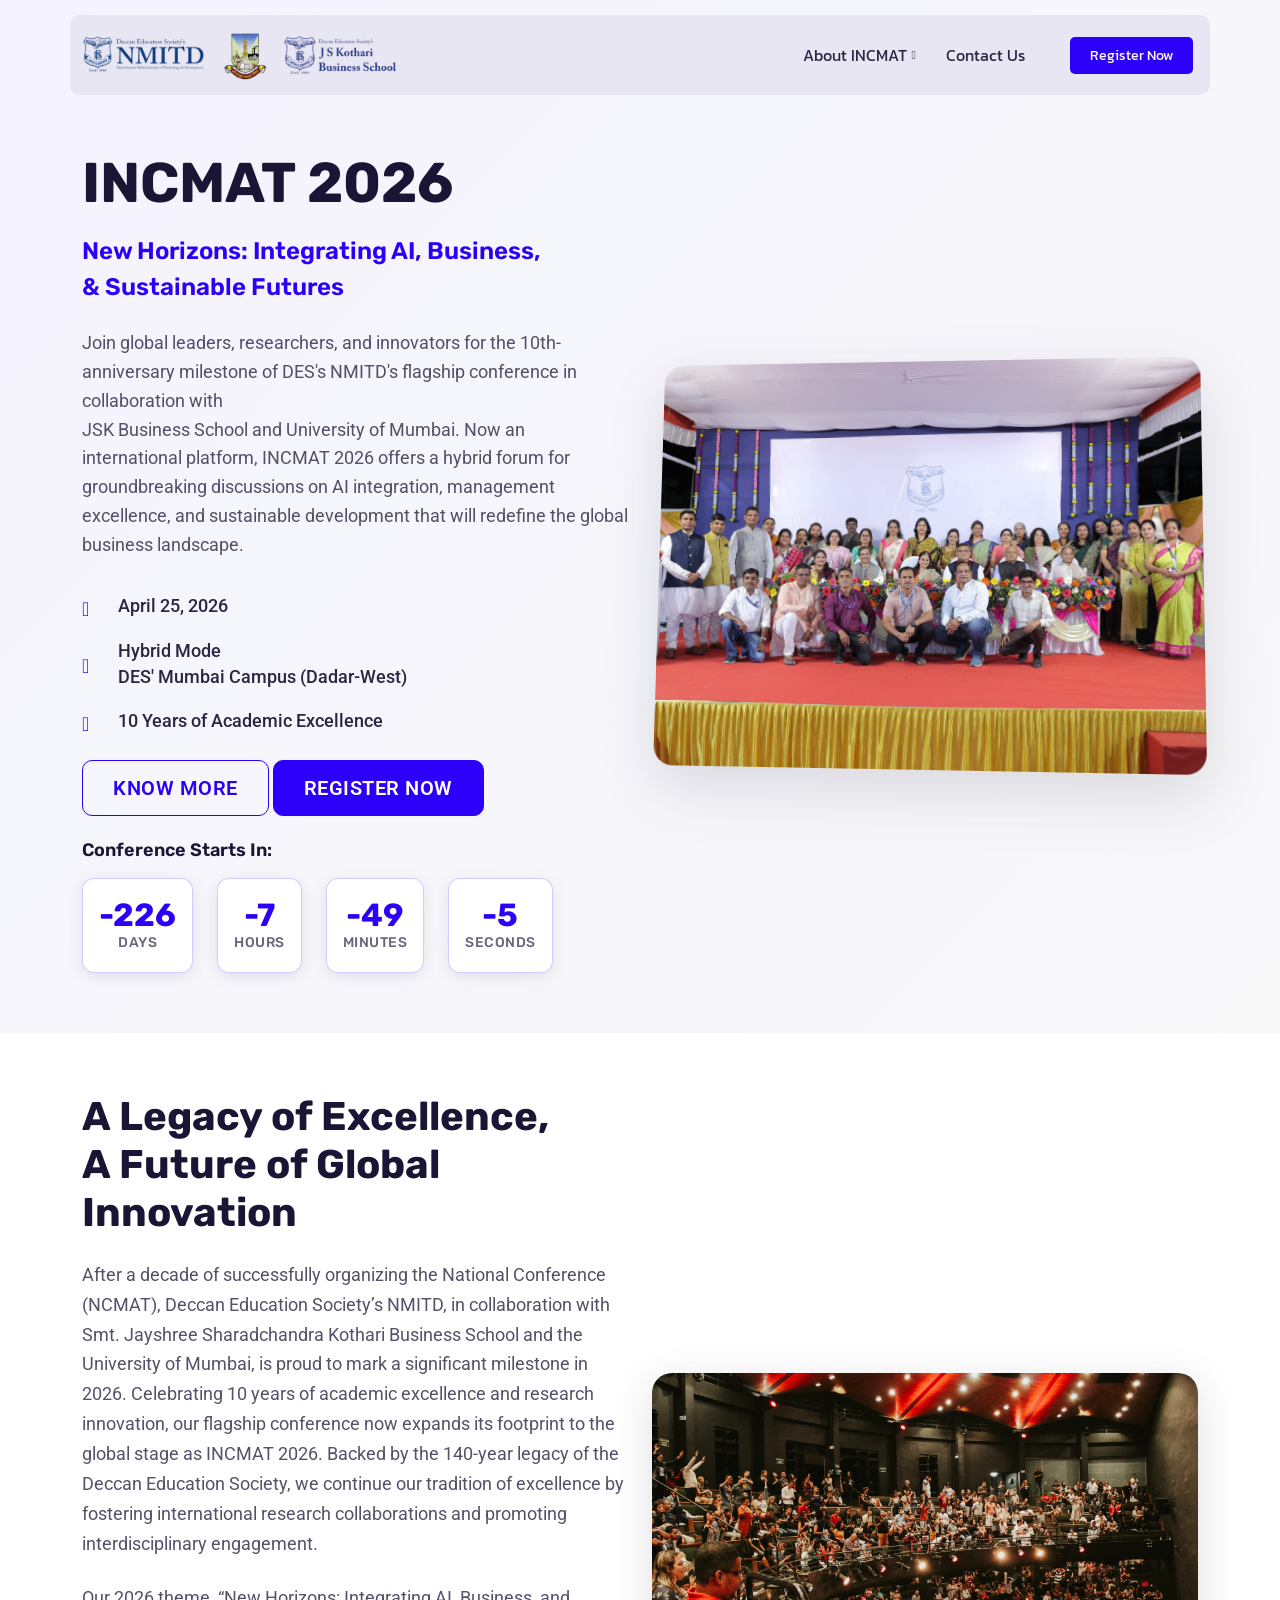
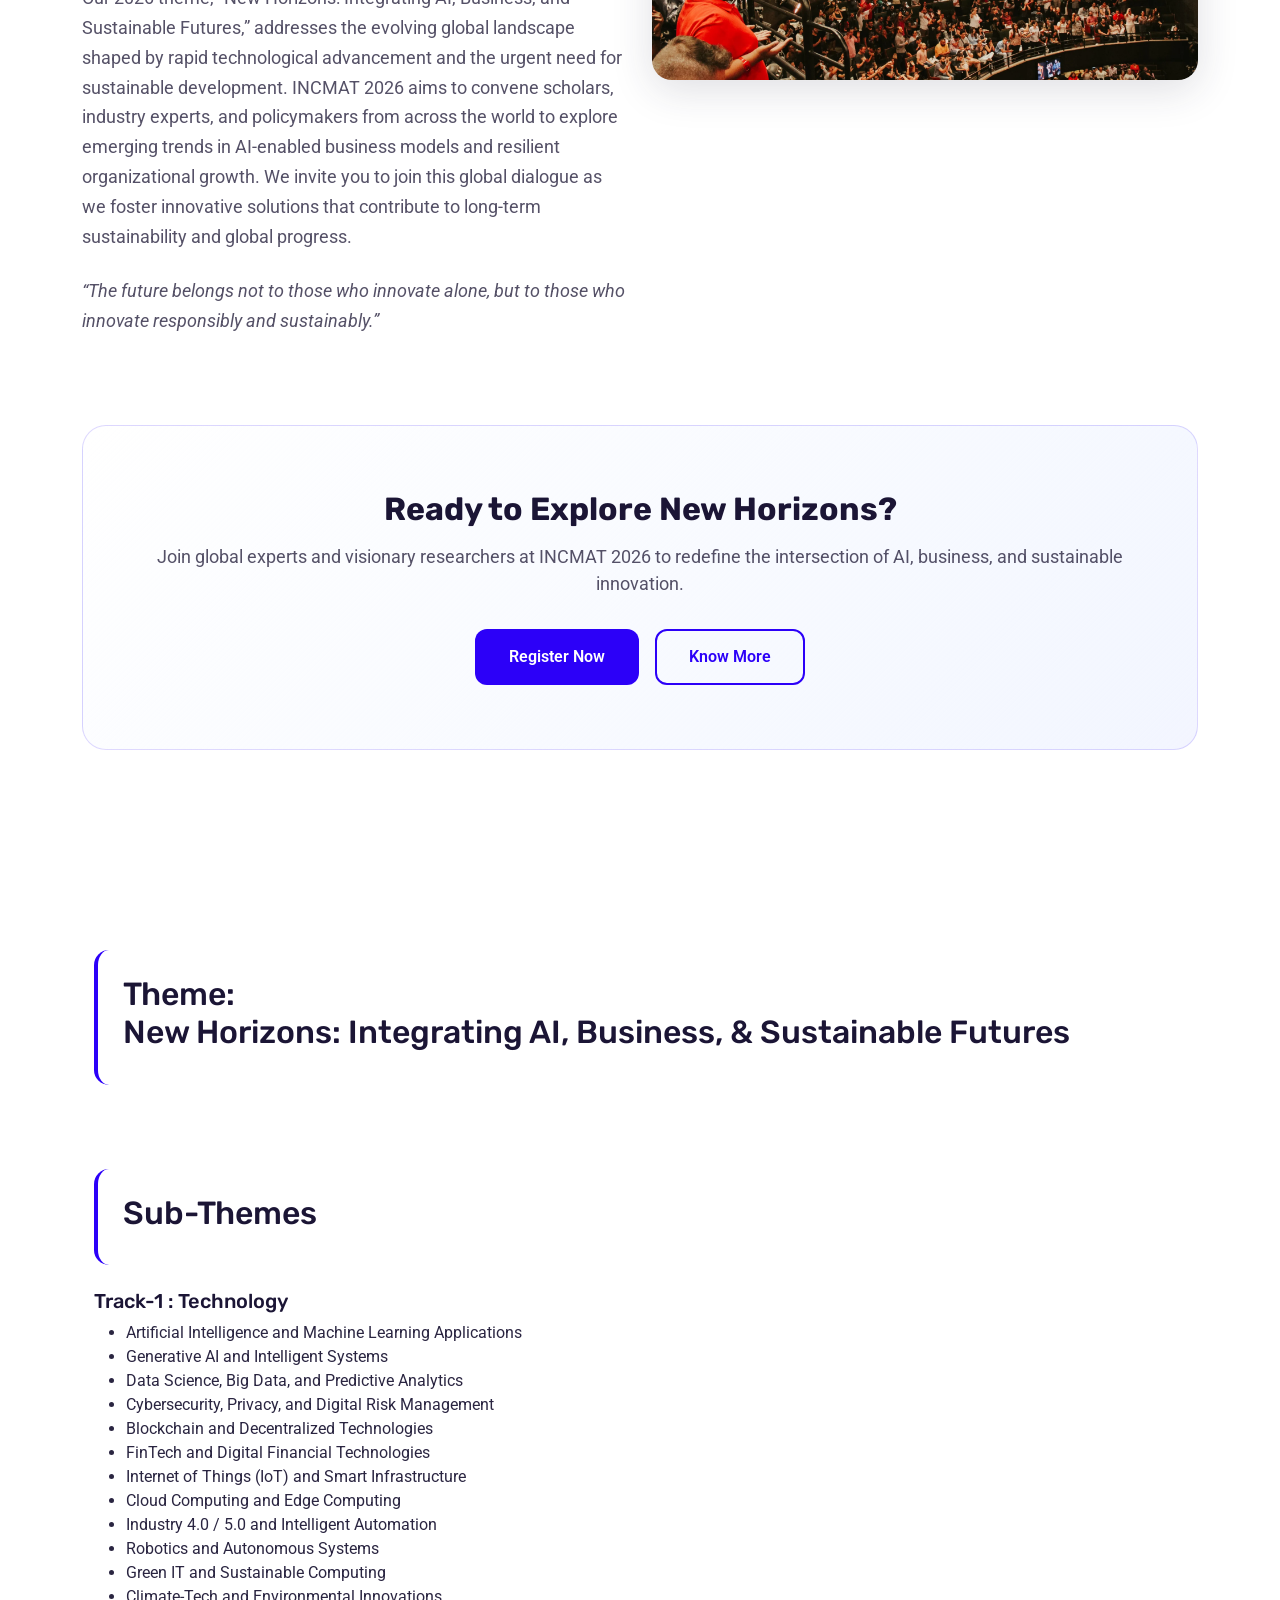
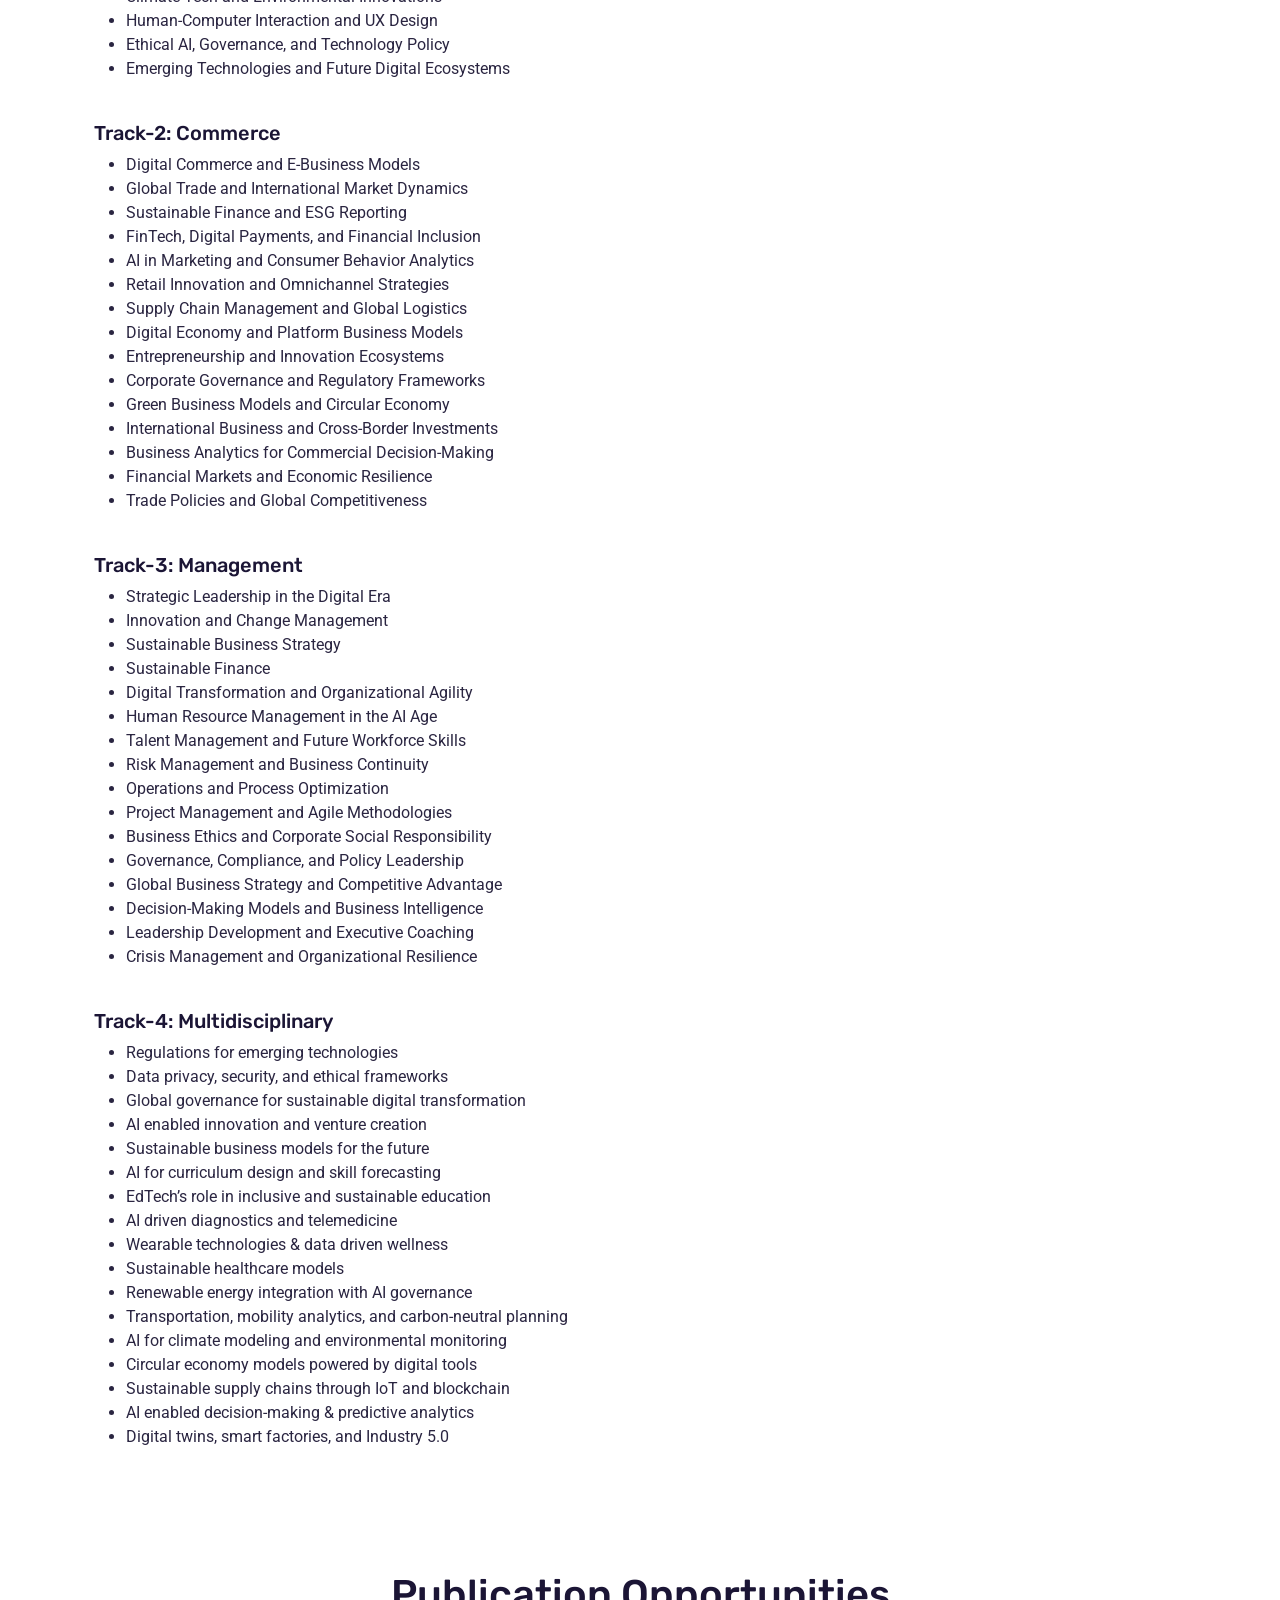
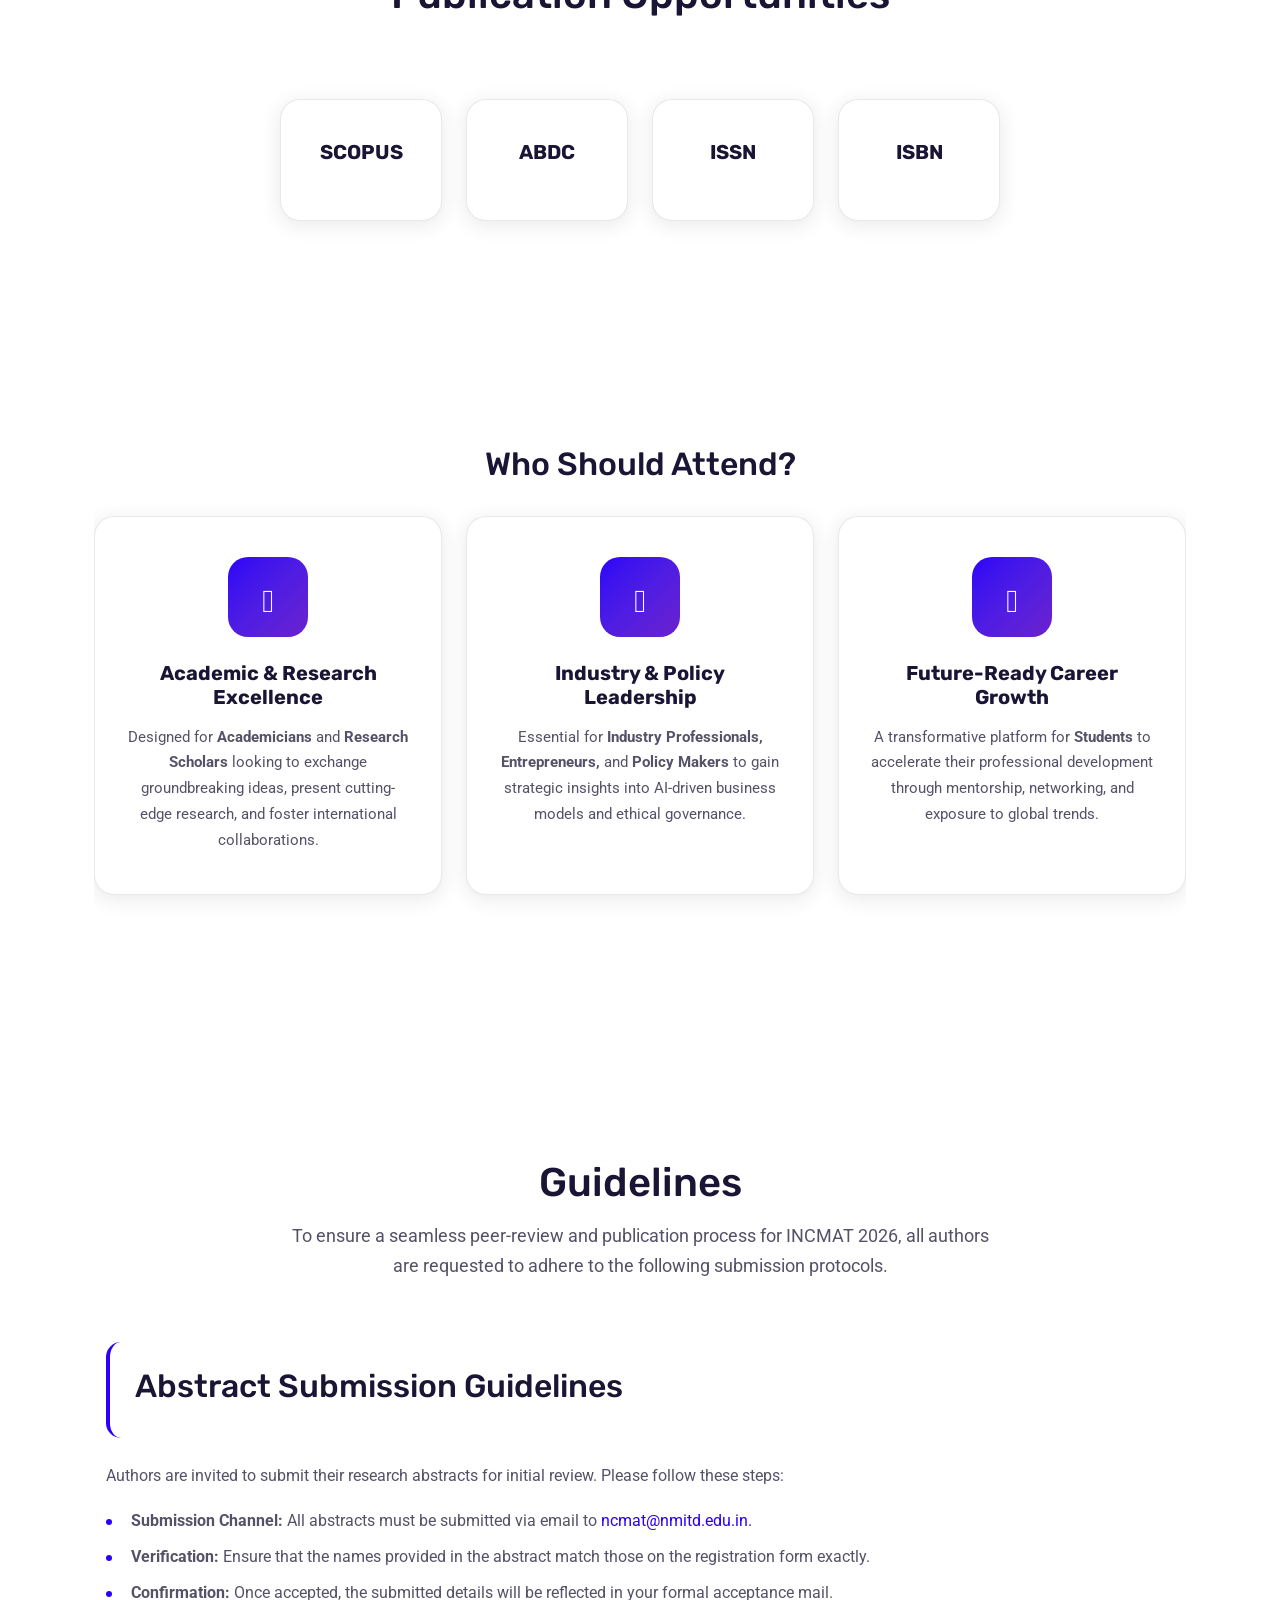
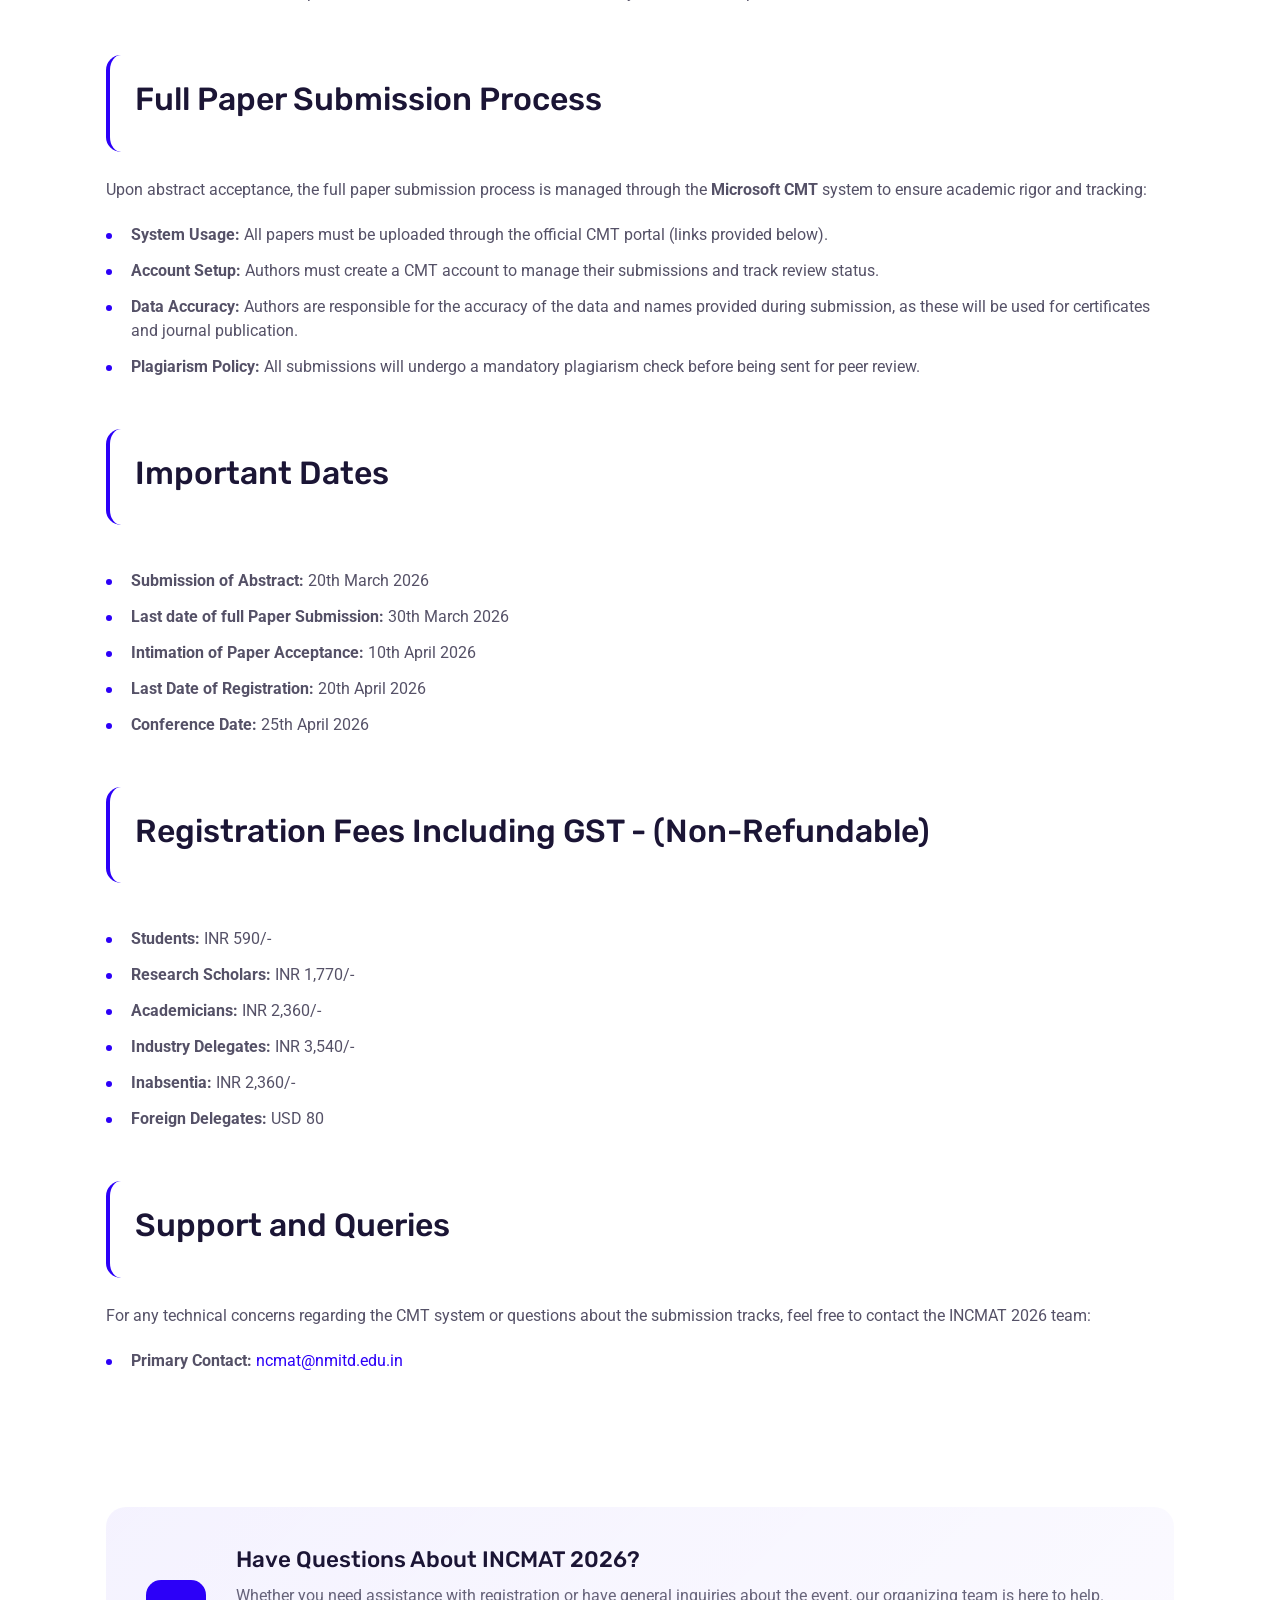
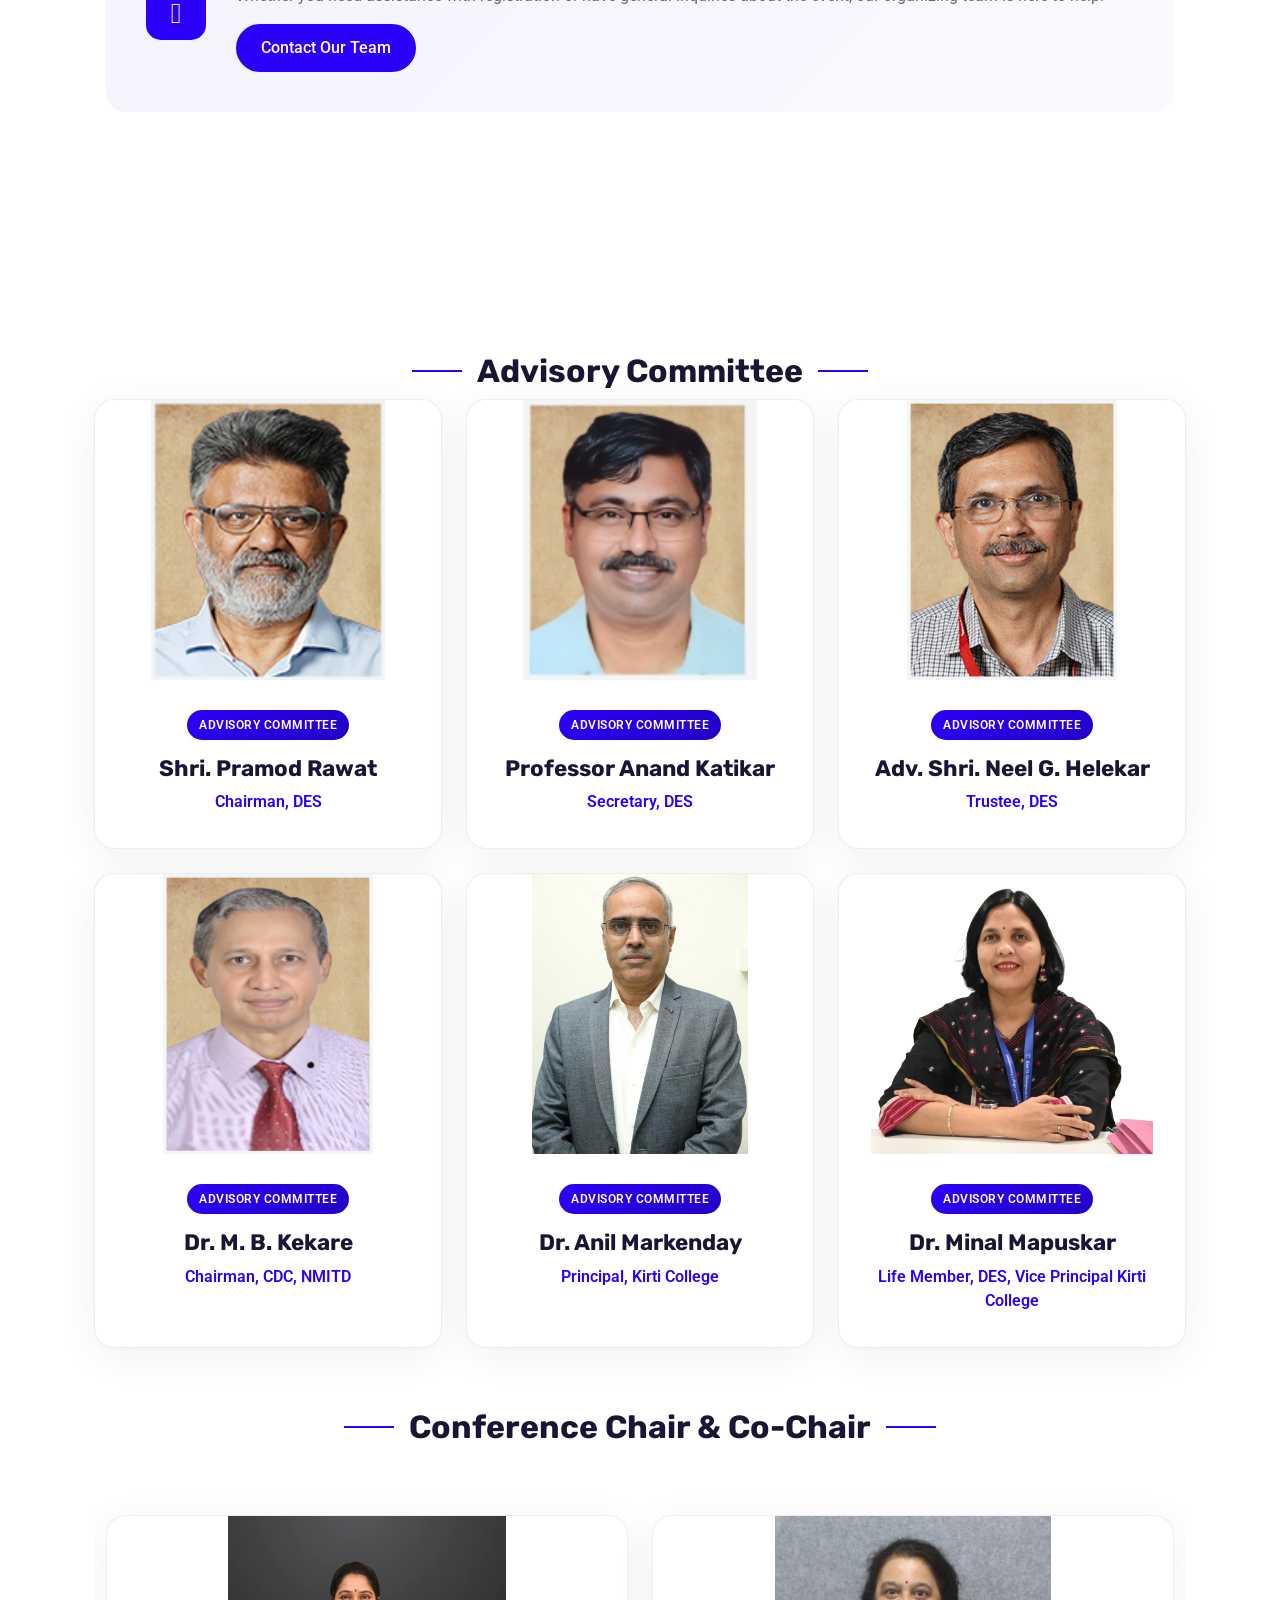
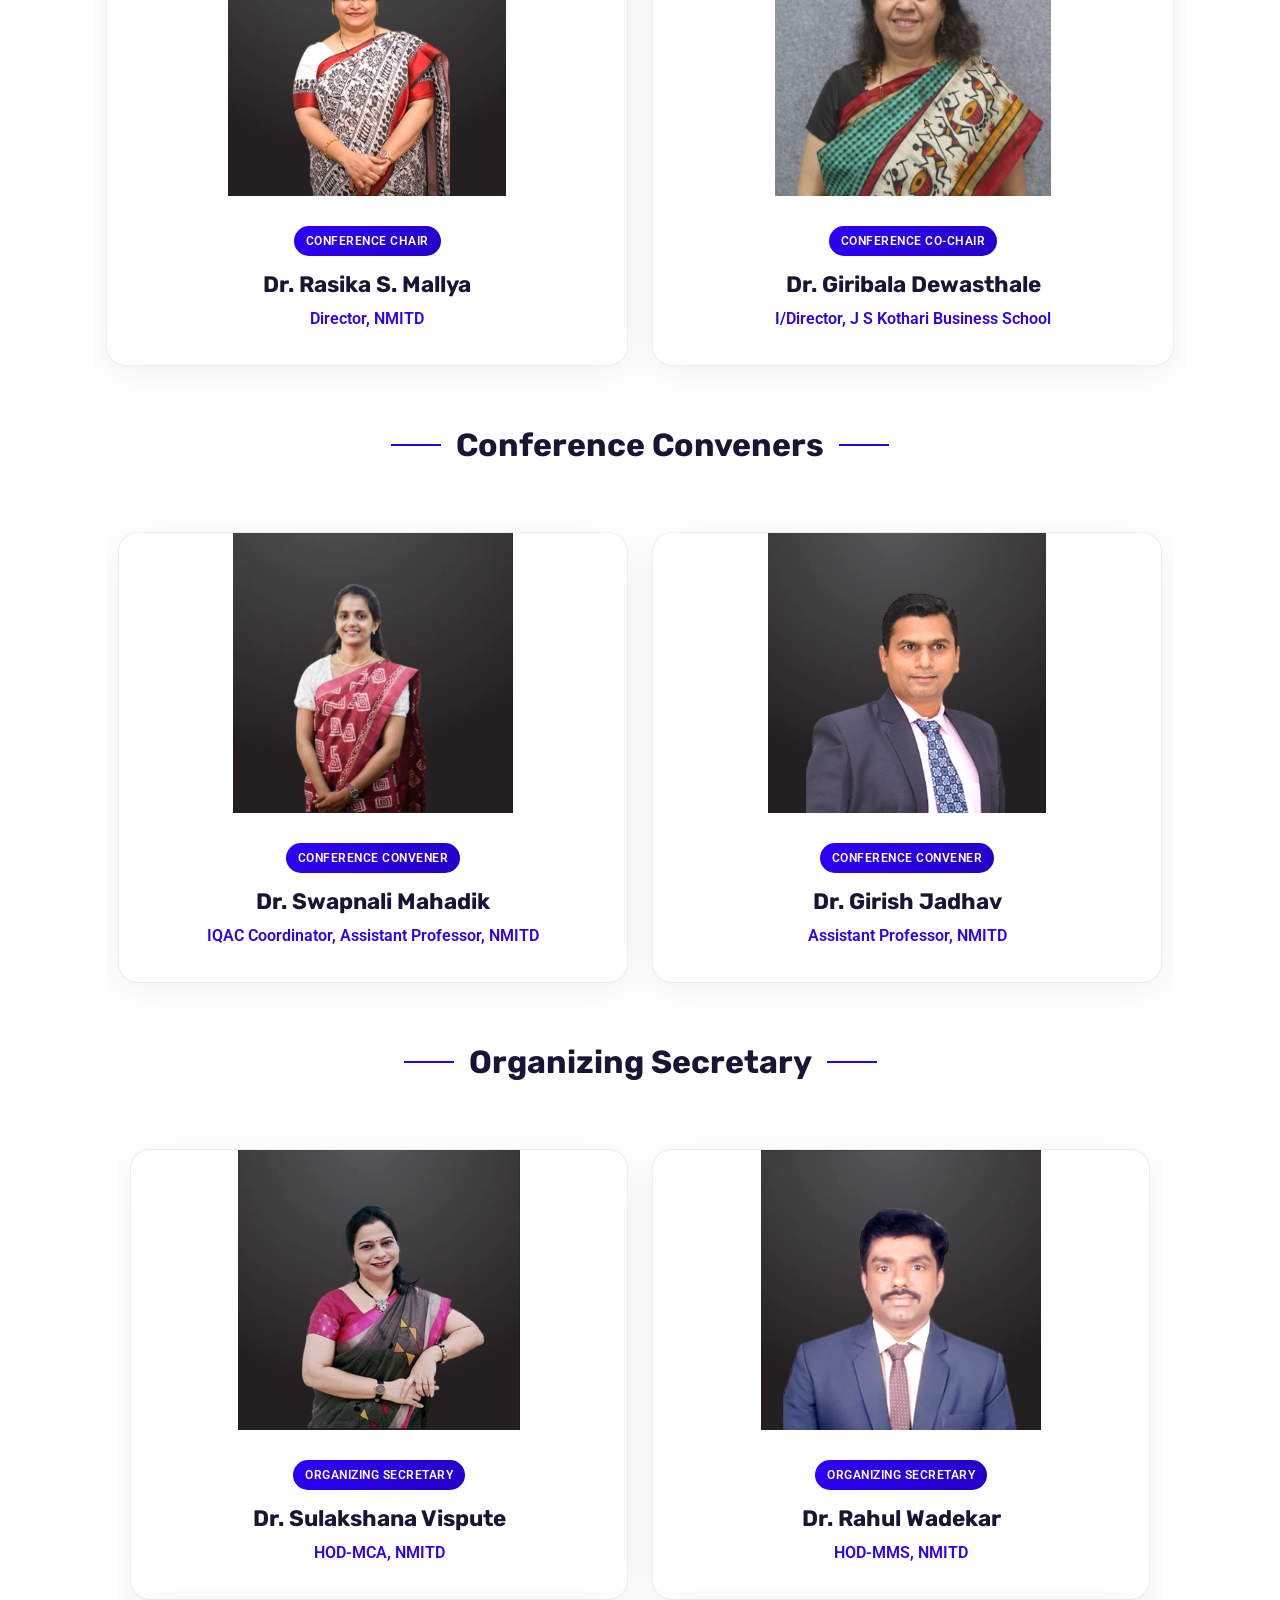
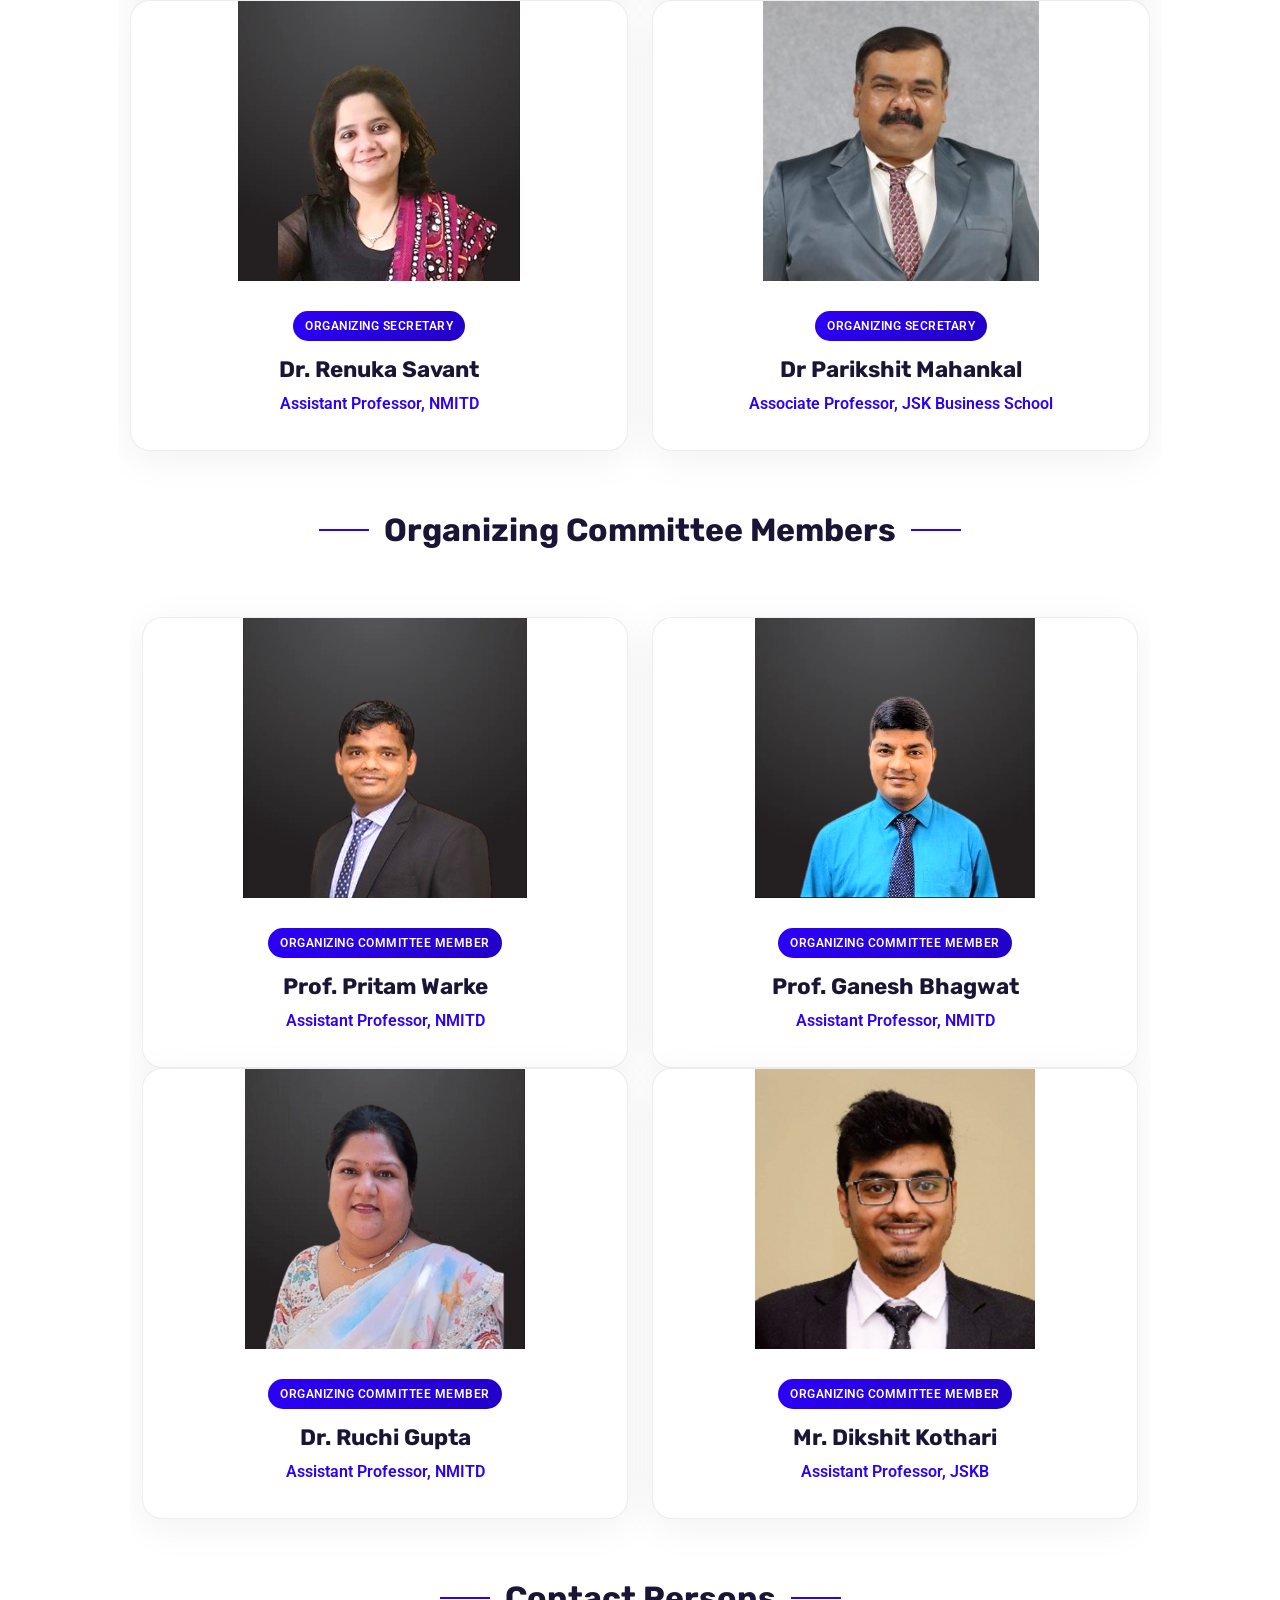
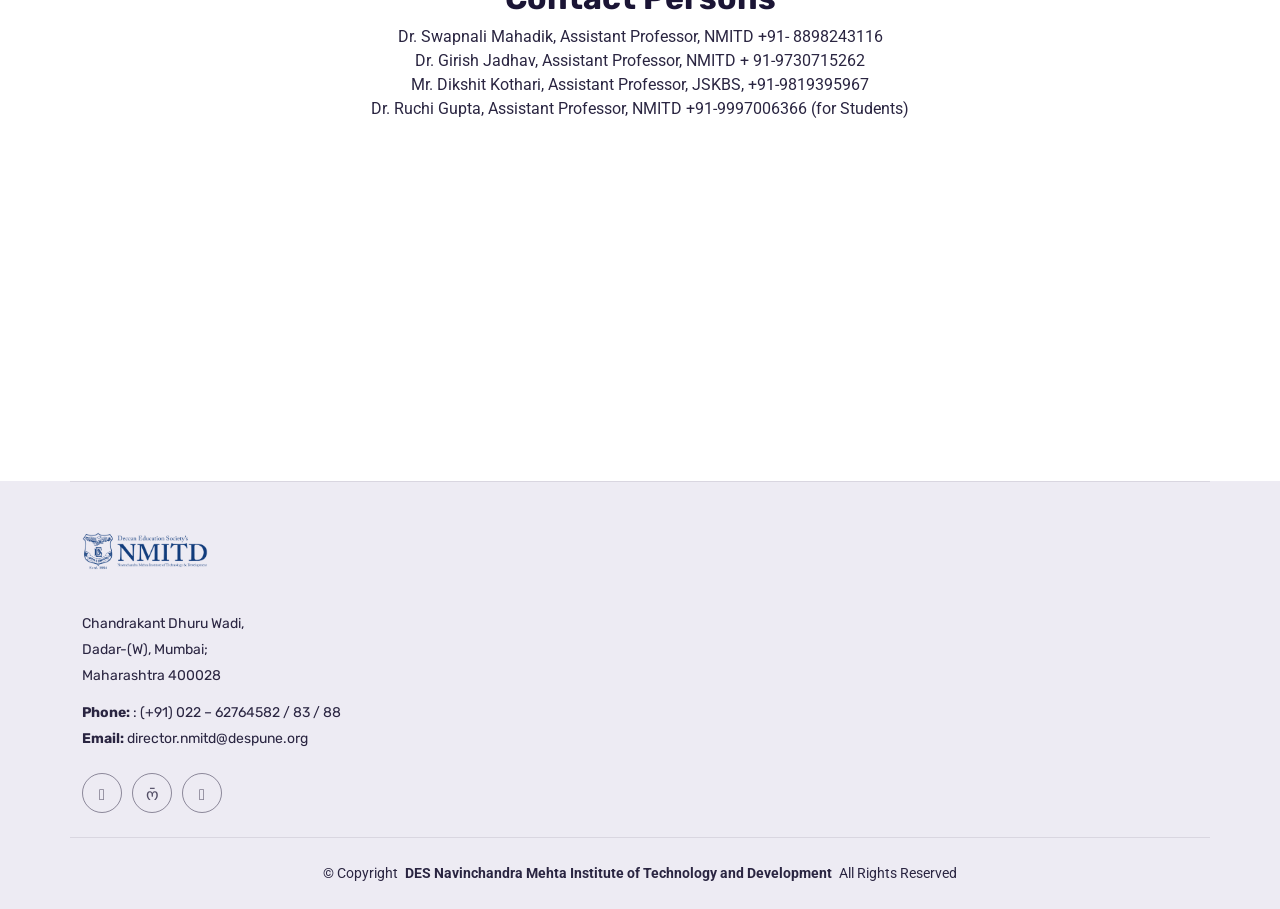
==== index.html @ 52d9c9aa "Update index.html" ====
<!DOCTYPE html>
<html lang="en">

<head>
  <meta charset="utf-8">
  <meta content="width=device-width, initial-scale=1.0" name="viewport">
  <title>INCMAT | 2026</title>
  <meta name="description" content="">
  <meta name="keywords" content="">

  <!-- Favicons -->
  <link href="favicon.png" rel="icon">
  <!-- Fonts -->
  <link href="https://fonts.googleapis.com" rel="preconnect">
  <link href="https://fonts.gstatic.com" rel="preconnect" crossorigin>
  <link href="https://fonts.googleapis.com/css2?family=Roboto:ital,wght@0,100;0,300;0,400;0,500;0,700;0,900;1,100;1,300;1,400;1,500;1,700;1,900&family=Rubik:ital,wght@0,300;0,400;0,500;0,600;0,700;0,800;0,900;1,300;1,400;1,500;1,600;1,700;1,800;1,900&family=Kanit:ital,wght@0,100;0,200;0,300;0,400;0,500;0,600;0,700;0,800;0,900;1,100;1,200;1,300;1,400;1,500;1,600;1,700;1,800;1,900&display=swap" rel="stylesheet">

  <!-- Vendor CSS Files -->
  <link href="bootstrap.min.css" rel="stylesheet">
  <link href="bootstrap-icons.css" rel="stylesheet">
  <link href="aos.css" rel="stylesheet">
  <link href="swiper-bundle.min.css" rel="stylesheet">
  <link href="glightbox.min.css" rel="stylesheet">

  <!-- Main CSS File -->
  <link href="/main.css" rel="stylesheet">
</head>

<body class="index-page">

  <header id="header" class="header d-flex align-items-center fixed-top">
    <div class="header-container container-fluid container-xl position-relative d-flex align-items-center justify-content-between">

      <a href="index.html" class="logo d-flex align-items-center">
        <img src="navlogo.png" alt=""> 
      </a>

      <nav id="navmenu" class="navmenu">
        <ul>
          <li class="dropdown"><a href="#about"><span>About INCMAT</span> <i class="bi bi-chevron-down toggle-dropdown"></i></a>
            <ul>
              <li><a href="#theme">Theme</a></li>
              <li><a href="#publication">Publication Opportunities</a></li>
              <li><a href="#attend">Who Should Attend</a></li>
              <li><a href="#guidelines">Guidelines</a></li>
              <li><a href="#dates">Important Dates</a></li>
              <li><a href="#fees">Registration Fees</a></li>
              <li><a href="#committee">Committees</a></li>
            </ul>
          </li>
          <li><a href="contact.html">Contact Us</a></li>
          <a class="btn-getstarted" href="https://forms.gle/KTy7191DpLmSvgJC8">Register Now</a>
        </ul>
        <i class="mobile-nav-toggle d-xl-none bi bi-list"></i>
      </nav>
    </div>
  </header>

  <main class="main">

    <!-- Hero Section -->
    <section id="hero" class="hero section">

      <div class="container" data-aos="fade-up" data-aos-delay="100">

        <div class="row align-items-center">
          <div class="col-lg-6" data-aos="fade-right" data-aos-delay="200">
            <h1 class="hero-title">INCMAT 2026</h1>
            <p class="hero-subtitle">New Horizons: Integrating AI, Business,<br>& Sustainable Futures</p>
            <p class="hero-description">Join global leaders, researchers, and innovators for the 10th-anniversary milestone of DES's NMITD's flagship conference in collaboration with <br>JSK Business School and University of Mumbai. Now an international platform, INCMAT 2026 offers a hybrid forum for groundbreaking discussions on AI integration, management excellence, and sustainable development that will redefine the global business landscape.</p>

            <div class="event-details mb-4">
              <div class="detail-item" data-aos="fade-up" data-aos-delay="300">
                <i class="bi bi-calendar-event"></i>
                <span>April 25, 2026</span>
              </div>
              <div class="detail-item" data-aos="fade-up" data-aos-delay="350">
                <i class="bi bi-geo-alt"></i>
                <span>Hybrid Mode <br> DES' Mumbai Campus (Dadar-West)</span>
              </div>
              <div class="detail-item" data-aos="fade-up" data-aos-delay="400">
                <i class="bi bi-people"></i>
                <span>10 Years of Academic Excellence</span>
              </div>
            </div>

            <div class="hero-actions" data-aos="fade-up" data-aos-delay="450">
              <a href="#theme" class="btn btn-outline-primary btn-lg">Know More</a>
              <a href="https://forms.gle/KTy7191DpLmSvgJC8" class="btn btn-primary btn-lg me-3">Register Now</a>
            </div>

            <div class="countdown-wrapper mt-4" data-aos="fade-up" data-aos-delay="500">
              <h5 class="countdown-title">Conference Starts In:</h5>
              <div class="countdown d-flex justify-content-start" data-count="2026/04/25">
                <div>
                  <h3 class="count-days"></h3>
                  <h4>Days</h4>
                </div>
                <div>
                  <h3 class="count-hours"></h3>
                  <h4>Hours</h4>
                </div>
                <div>
                  <h3 class="count-minutes"></h3>
                  <h4>Minutes</h4>
                </div>
                <div>
                  <h3 class="count-seconds"></h3>
                  <h4>Seconds</h4>
                </div>
              </div>
            </div>
          </div>

          <div class="col-lg-6" data-aos="fade-left" data-aos-delay="300">
            <div class="hero-image-wrapper">
              <img src="3.png" class="img-fluid hero-image">
              </div>
            </div>
          </div>
        </div>

      </div>

    </section><!-- /Hero Section -->

    <!-- About Section -->
    <section id="about" class="about section">

      <div class="container" data-aos="fade-up" data-aos-delay="100">

        <div class="row align-items-center">
          <div class="col-lg-6 mb-4 mb-lg-0">
            <div class="content">
              <h2 data-aos="fade-up" data-aos-delay="200">A Legacy of Excellence, <br>A Future of Global Innovation</h2>
              <p data-aos="fade-up" data-aos-delay="300">After a decade of successfully organizing the National Conference (NCMAT), Deccan Education Society’s NMITD, in collaboration with Smt. Jayshree Sharadchandra Kothari Business School and the University of Mumbai, is proud to mark a significant milestone in 2026. Celebrating 10 years of academic excellence and research innovation, our flagship conference now expands its footprint to the global stage as INCMAT 2026. Backed by the 140-year legacy of the Deccan Education Society, we continue our tradition of excellence by fostering international research collaborations and promoting interdisciplinary engagement.</p>
              <p data-aos="fade-up" data-aos-delay="400">Our 2026 theme, “New Horizons: Integrating AI, Business, and Sustainable Futures,” addresses the evolving global landscape shaped by rapid technological advancement and the urgent need for sustainable development. INCMAT 2026 aims to convene scholars, industry experts, and policymakers from across the world to explore emerging trends in AI-enabled business models and resilient organizational growth. We invite you to join this global dialogue as we foster innovative solutions that contribute to long-term sustainability and global progress.</p>
              <P><i>“The future belongs not to those who innovate alone, but to those who innovate responsibly and sustainably.”</i></P>
            </div>
          </div>

          <div class="col-lg-6">
            <div class="image-wrapper" data-aos="zoom-in" data-aos-delay="300">
              <img src="showcase-8.webp" alt="Event showcase" class="img-fluid">
            </div>
          </div>
        </div>
<div class="cta-section" data-aos="fade-up" data-aos-delay="100">
          <div class="text-center">
            <h3>Ready to Explore New Horizons?</h3>
            <p>Join global experts and visionary researchers at INCMAT 2026 to redefine the intersection of AI, business, and sustainable innovation.</p>
            <div class="cta-buttons">
              <a href="https://forms.gle/KTy7191DpLmSvgJC8" class="btn btn-primary">Register Now</a>
              <a href="#theme" class="btn btn-outline">Know More</a>
            </div>
          </div>
        </div>

        <section id="terms-of-service" class="terms-of-service section">
      <br><br><br><br>
      <div class="container" data-aos="fade-up">
        <!-- Content -->
        <div class="tos-content" data-aos="fade-up" data-aos-delay="200">
          <br>
<div id="theme" class="content-section"> 
            <div class="alert-box">
            <h2>Theme:
              <br>New Horizons: Integrating AI, Business, & Sustainable Futures</h2>
            </div><br>
           <div class="tos-header text-center" data-aos="fade-up">
          <h2></h2>
        </div>
          <!-- User Accounts -->
          <div id="user-accounts" class="content-section"> 
            <div class="alert-box">
            <h2>Sub-Themes</h2>
            </div><br>
            <h5>Track-1 : Technology</h5>
            <ul>
              <li>Artificial Intelligence and Machine Learning Applications</li>
              <li>Generative AI and Intelligent Systems</li>
              <li>Data Science, Big Data, and Predictive Analytics</li>
              <li>Cybersecurity, Privacy, and Digital Risk Management</li>
              <li>Blockchain and Decentralized Technologies</li>
              <li>FinTech and Digital Financial Technologies</li>
              <li>Internet of Things (IoT) and Smart Infrastructure</li>
              <li>Cloud Computing and Edge Computing</li>
              <li>Industry 4.0 / 5.0 and Intelligent Automation</li>
              <li>Robotics and Autonomous Systems</li>
              <li>Green IT and Sustainable Computing</li>
              <li>Climate-Tech and Environmental Innovations</li>
              <li>Human-Computer Interaction and UX Design</li>
              <li>Ethical AI, Governance, and Technology Policy</li>
              <li>Emerging Technologies and Future Digital Ecosystems</li>
            </ul>

            <br>
            <h5>Track-2: Commerce </h5>
            <ul>
              <li>Digital Commerce and E-Business Models</li>
              <li>Global Trade and International Market Dynamics</li>
              <li>Sustainable Finance and ESG Reporting</li>
              <li>FinTech, Digital Payments, and Financial Inclusion</li>
              <li>AI in Marketing and Consumer Behavior Analytics</li>
              <li>Retail Innovation and Omnichannel Strategies</li>
              <li>Supply Chain Management and Global Logistics</li>
              <li>Digital Economy and Platform Business Models</li>
              <li>Entrepreneurship and Innovation Ecosystems</li>
              <li>Corporate Governance and Regulatory Frameworks</li>
              <li>Green Business Models and Circular Economy</li>
              <li>International Business and Cross-Border Investments</li>
              <li>Business Analytics for Commercial Decision-Making</li>
              <li>Financial Markets and Economic Resilience</li>
              <li>Trade Policies and Global Competitiveness</li>
            </ul>
            <br>
            <h5>Track-3: Management </h5>
            <ul>
              <li>Strategic Leadership in the Digital Era</li>
              <li>Innovation and Change Management</li>
              <li>Sustainable Business Strategy</li>
              <li>Sustainable Finance </li>
              <li>Digital Transformation and Organizational Agility</li>
              <li>Human Resource Management in the AI Age</li>
              <li>Talent Management and Future Workforce Skills</li>
              <li>Risk Management and Business Continuity</li>
              <li>Operations and Process Optimization</li>
              <li>Project Management and Agile Methodologies</li>
              <li>Business Ethics and Corporate Social Responsibility</li>
              <li>Governance, Compliance, and Policy Leadership</li>
              <li>Global Business Strategy and Competitive Advantage</li>
              <li>Decision-Making Models and Business Intelligence</li>
              <li>Leadership Development and Executive Coaching</li>
              <li>Crisis Management and Organizational Resilience</li>
            </ul>
             <br>
            <h5>Track-4: Multidisciplinary </h5>
            <ul>
              <li>Regulations for emerging technologies </li>
              <li>Data privacy, security, and ethical frameworks </li>
              <li>Global governance for sustainable digital transformation</li>
              <li>AI enabled innovation and venture creation </li>
              <li>Sustainable business models for the future </li>
              <li>AI for curriculum design and skill forecasting </li>
              <li>EdTech’s role in inclusive and sustainable education</li>
              <li>AI driven diagnostics and telemedicine </li>
              <li>Wearable technologies & data driven wellness </li>
              <li>Sustainable healthcare models</li>
              <li>Renewable energy integration with AI governance </li>
              <li>Transportation, mobility analytics, and carbon-neutral planning</li>
              <li>AI for climate modeling and environmental monitoring </li>
              <li>Circular economy models powered by digital tools </li>
              <li>Sustainable supply chains through IoT and blockchain</li>
              <li>AI enabled decision-making & predictive analytics </li>
              <li>Digital twins, smart factories, and Industry 5.0</li>
            </ul>
           </div>
            </div>
<br><br><br>
            <div id="publication" class="content-section"> 
            <div class="tos-header text-center" data-aos="fade-up">
          <h2>Publication Opportunities</h2>
         <div class="features-grid">
          <div class="row g-4 justify-content-center">
  <div class="col-lg-2 col-md-3" data-aos="fade-up" data-aos-delay="200">
    <div class="feature-card">
      <h4>SCOPUS</h4>
    </div>
  </div>

  <div class="col-lg-2 col-md-3" data-aos="fade-up" data-aos-delay="300">
    <div class="feature-card">
      <h4>ABDC</h4>
    </div>
  </div>

  <div class="col-lg-2 col-md-3" data-aos="fade-up" data-aos-delay="400">
    <div class="feature-card">
      <h4>ISSN</h4>
    </div>
  </div>

  <div class="col-lg-2 col-md-3" data-aos="fade-up" data-aos-delay="500">
    <div class="feature-card">
      <h4>ISBN</h4>
    </div>
  </div>
</div>
          </div>

          </div>
<br>
<section id="attend" class="attend section"> <!--attend section begins-->
        <div class="features-grid">
          <div class="row g-4">
            <h2 class="text-center">Who Should Attend?</h2>
            <div class="col-lg-4 col-md-6" data-aos="fade-up" data-aos-delay="200">
              <div class="feature-card">
                <div class="feature-icon">
                  <i class="bi bi-lightbulb"></i> 
                </div>
                <h4>Academic & Research Excellence</h4>
                <p>Designed for <b>Academicians</b> and <b>Research Scholars</b> looking to exchange groundbreaking ideas, present cutting-edge research, and foster international collaborations.</p>
              </div>
            </div>

            <div class="col-lg-4 col-md-6" data-aos="fade-up" data-aos-delay="300">
              <div class="feature-card">
                <div class="feature-icon">
                  <i class="bi bi-trophy"></i>
                </div>
                <h4>Industry & Policy Leadership</h4>
                <p>Essential for <b>Industry Professionals, Entrepreneurs,</b> and <b>Policy Makers</b> to gain strategic insights into AI-driven business models and ethical governance.</p>
              </div>
            </div>

            <div class="col-lg-4 col-md-6" data-aos="fade-up" data-aos-delay="400">
              <div class="feature-card">
                <div class="feature-icon">
                  <i class="bi bi-rocket-takeoff"></i>
                </div>
                <h4>Future-Ready Career Growth</h4>
                <p>A transformative platform for <b>Students</b> to accelerate their professional development through mentorship, networking, and exposure to global trends.</p>
              </div>
            </div>
          </div>
        </section><!--Attend Section ends-->
        
<section id="guidelines" class="terms-of-service section">
      <br><br><br><br>
      <div class="container" data-aos="fade-up">
        <!-- Page Header -->
        <div class="tos-header text-center" data-aos="fade-up">
          <h2>Guidelines</h2>
          <p>To ensure a seamless peer-review and publication process for INCMAT 2026, all authors are requested to adhere to the following submission protocols.
        </div>

        <!-- Content -->
        <div class="tos-content" data-aos="fade-up" data-aos-delay="200">
          <div id="intellectual-property" class="content-section">
            <div id="user-accounts" class="content-section"> 
            <div class="alert-box">
            <h2>Abstract Submission Guidelines</h2>
            </div><br>
            <p>Authors are invited to submit their research abstracts for initial review. Please follow these steps:</p>
            <ul class="list-items">
              <li><b>Submission Channel: </b>All abstracts must be submitted via email to <a href="ncmat@nmitd.edu.in.">ncmat@nmitd.edu.in.</a></li>
              <li><b>Verification: </b>Ensure that the names provided in the abstract match those on the registration form exactly.</li>
              <li><b>Confirmation: </b> Once accepted, the submitted details will be reflected in your formal acceptance mail.</li>
            </ul>
          </div>


            <div id="intellectual-property" class="content-section">
            <div id="user-accounts" class="content-section"> 
            <div class="alert-box">
            <h2>Full Paper Submission Process</h2>
            </div><br>
            <p>Upon abstract acceptance, the full paper submission process is managed through the <b>Microsoft CMT</b> system to ensure academic rigor and tracking:</p>
            <ul class="list-items">
              <li><b>System Usage:</b> All papers must be uploaded through the official CMT portal (links provided below).</a></li>
              <li><b>Account Setup:</b> Authors must create a CMT account to manage their submissions and track review status.</li>
              <li><b>Data Accuracy:</b> Authors are responsible for the accuracy of the data and names provided during submission, as these will be used for certificates and journal publication.</li>
              <li><b>Plagiarism Policy:</b> All submissions will undergo a mandatory plagiarism check before being sent for peer review.</li>
            </ul>
          </div>


           <div id="dates" class="content-section">
            <div id="user-accounts" class="content-section"> 
            <div class="alert-box">
            <h2>Important Dates</h2>
            </div><br>
            <ul class="list-items">  
            <li><b>Submission of Abstract:</b> 20th March 2026</li>
            <li><b>Last date of full Paper Submission: </b> 30th March 2026</li>
            <li><b>Intimation of Paper Acceptance: </b> 10th April 2026</li>
            <li><b>Last Date of Registration: </b>20th April 2026</li>
            <li><b>Conference Date:</b> 25th April 2026</li>
            </ul>
          </div>


           <div id="fees" class="content-section">
            <div id="user-accounts" class="content-section"> 
            <div class="alert-box">
            <h2>Registration Fees Including GST - (Non-Refundable) </h2>
            </div><br>
            <ul class="list-items">  
            <li><b>Students: </b> INR 590/-</li>
            <li><b>Research Scholars: </b>INR 1,770/-</li>
            <li><b>Academicians:</b> INR 2,360/-</li>
            <li><b>Industry Delegates: </b>INR 3,540/-</li>
             <li><b>Inabsentia: </b>INR 2,360/-</li>
            <li><b>Foreign Delegates: </b>USD 80</li>
            </ul>
          </div>


           <div id="intellectual-property" class="content-section">
            <div id="user-accounts" class="content-section"> 
            <div class="alert-box">
            <h2>Support and Queries</h2>
            </div><br>
            <p>For any technical concerns regarding the CMT system or questions about the submission tracks, feel free to contact the INCMAT 2026 team:</p>
            <ul class="list-items">
              <li><b>Primary Contact:  </b><a href="ncmat@nmitd.edu.in">ncmat@nmitd.edu.in</a></li>
            </ul>
          </div>
          <br>
            </div>
          </div>

        <!-- Contact Section -->
        <div class="tos-contact" data-aos="fade-up" data-aos-delay="300">
          <div class="contact-box">
            <div class="contact-icon">
              <i class="bi bi-envelope"></i>
            </div>
            <div class="contact-content">
              <h4>Have Questions About INCMAT 2026?</h4>
              <p>Whether you need assistance with registration or have general inquiries about the event, our organizing team is here to help.</p>
              <a href="contact.html" class="contact-link">Contact Our Team</a>
            </div>
          </div>
        </div>
      </div>

    </section><!-- /Terms Of Service Section -->
          <div id="committee" class="content-section"> 
        </div>
    </section><!--higlights section ends-->

  </section>
     <!-- Speakers Section -->
    <section id="speakers" class="speakers section">

      <!-- Section Title -->
      <div class="container section-title" data-aos="fade-up">
        <h2>Advisory Committee</h2>
              <div class="container" data-aos="fade-up" data-aos-delay="100">

        <div class="row g-4">
          <div class="col-lg-4 col-md-6" data-aos="fade-up" data-aos-delay="200">
            <div class="speaker-card">
              <div class="speaker-image">
                <img src="pramod rawat.png" alt="Speaker" class="img-fluid">
              </div>
              <div class="speaker-content">
                <div class="speaker-badge">Advisory Committee</div>
                <h4>Shri. Pramod Rawat</h4>
                <p class="speaker-title">Chairman, DES</p>
                <div class="speaker-session">
                </div>
              </div>
            </div>
          </div><!-- End Speaker Card -->

          <div class="col-lg-4 col-md-6" data-aos="fade-up" data-aos-delay="200">
            <div class="speaker-card">
              <div class="speaker-image">
                <img src="AnandKatikarSecretary.jpg" alt="Speaker" class="img-fluid">
              </div>
              <div class="speaker-content">
                <div class="speaker-badge">Advisory Committee</div>
                <h4>Professor Anand Katikar </h4>
                <p class="speaker-title">Secretary, DES</p>
                <div class="speaker-session">
                </div>
              </div>
            </div>
          </div><!-- End Speaker Card -->

                    <div class="col-lg-4 col-md-6" data-aos="fade-up" data-aos-delay="200">
            <div class="speaker-card">
              <div class="speaker-image">
                <img src="NeelHelekarsir.jpg" alt="Speaker" class="img-fluid">
              </div>
              <div class="speaker-content">
                <div class="speaker-badge">Advisory Committee</div>
                <h4>Adv. Shri. Neel G. Helekar  </h4>
                <p class="speaker-title">Trustee, DES</p>
                <div class="speaker-session">
                </div>
              </div>
            </div>
          </div><!-- End Speaker Card -->

            <div class="col-lg-4 col-md-6" data-aos="fade-up" data-aos-delay="200">
            <div class="speaker-card">
              <div class="speaker-image">
                <img src="m b kekare.png" alt="Speaker" class="img-fluid">
              </div>
              <div class="speaker-content">
                <div class="speaker-badge">Advisory Committee</div>
                <h4>Dr. M. B. Kekare </h4>
                <p class="speaker-title">Chairman, CDC, NMITD</p>
                <div class="speaker-session">
                </div>
              </div>
            </div>
          </div><!-- End Speaker Card -->

            <div class="col-lg-4 col-md-6" data-aos="fade-up" data-aos-delay="200">
            <div class="speaker-card">
              <div class="speaker-image">
                <img src="Principal_Prof.-Dr.-Anil-Markandeya-Sir.jpeg" alt="Speaker" class="img-fluid">
              </div>
              <div class="speaker-content">
                <div class="speaker-badge">Advisory Committee</div>
                <h4>Dr. Anil Markenday  </h4>
                <p class="speaker-title">Principal, Kirti College</p>
                <div class="speaker-session">
                </div>
              </div>
            </div>
          </div><!-- End Speaker Card -->

            <div class="col-lg-4 col-md-6" data-aos="fade-up" data-aos-delay="200">
            <div class="speaker-card">
              <div class="speaker-image">
                <img src="VP_Minal_maam.png" alt="Speaker" class="img-fluid">
              </div>
              <div class="speaker-content">
                <div class="speaker-badge">Advisory Committee</div>
                <h4>Dr. Minal Mapuskar   </h4>
                <p class="speaker-title">Life Member, DES, Vice Principal Kirti College </p>
                <div class="speaker-session">
                </div>
              </div>
            </div>
          </div><!-- End Speaker Card -->
        </div>


    <!-- Speakers Section -->
    <section id="speakers" class="speakers section">

      <!-- Section Title -->
      <div class="container section-title" data-aos="fade-up">
        <h2>Conference Chair & Co-Chair</h2>
      </div><!-- End Section Title -->

      <div class="container" data-aos="fade-up" data-aos-delay="100">

        <div class="row g-6">
          <div class="col-lg-6 col-md-4" data-aos="fade-up" data-aos-delay="200">
            <div class="speaker-card">
              <div class="speaker-image">
                <img src="Dr.-Rasika-Mallya-1.png" alt="Speaker" class="img-fluid">
              </div>
              <div class="speaker-content">
                <div class="speaker-badge">Conference Chair</div>
                <h4>Dr. Rasika S. Mallya </h4>
                <p class="speaker-title">Director, NMITD</p>
                <div class="speaker-session">
                </div>
              </div>
            </div>
          </div><!-- End Speaker Card -->

            <div class="col-lg-6 col-md-4" data-aos="fade-up" data-aos-delay="200">
            <div class="speaker-card">
              <div class="speaker-image">
                <img src="Dr.-Giribala-Dewasthale-1.jpg" alt="Speaker" class="img-fluid">
              </div>
              <div class="speaker-content">
                <div class="speaker-badge">Conference Co-Chair</div>
                <h4>Dr. Giribala Dewasthale</h4>
                <p class="speaker-title">I/Director, J S Kothari Business School</p>
                <div class="speaker-session">
                </div>
              </div>
            </div>
          </div><!-- End Speaker Card -->
        </div>

 <!-- Speakers Section -->
    <section id="speakers" class="speakers section">

      <!-- Section Title -->
      <div class="container section-title" data-aos="fade-up">
        <h2>Conference Conveners</h2>
      </div><!-- End Section Title -->

      <div class="container" data-aos="fade-up" data-aos-delay="100">

        <div class="row g-6">
          <div class="col-lg-6 col-md-4" data-aos="fade-up" data-aos-delay="200">
            <div class="speaker-card">
              <div class="speaker-image">
                <img src="swap2-1.png" alt="Speaker" class="img-fluid">
              </div>
              <div class="speaker-content">
                <div class="speaker-badge">Conference Convener</div>
                <h4>Dr. Swapnali Mahadik</h4>
                <p class="speaker-title">IQAC Coordinator, Assistant Professor, NMITD</p>
                <div class="speaker-session">
                </div>
              </div>
            </div>
          </div><!-- End Speaker Card -->

            <div class="col-lg-6 col-md-4" data-aos="fade-up" data-aos-delay="200">
            <div class="speaker-card">
              <div class="speaker-image">
                <img src="Mr.-Girish-Jadhav-1.png" alt="Speaker" class="img-fluid">
              </div>
              <div class="speaker-content">
                <div class="speaker-badge">Conference Convener</div>
                <h4>Dr. Girish Jadhav</h4>
                <p class="speaker-title">Assistant Professor, NMITD</p>
                <div class="speaker-session">
                </div>
              </div>
            </div>
          </div><!-- End Speaker Card -->
        </div>


        
<!-- Speakers Section -->
    <section id="speakers" class="speakers section">

      <!-- Section Title -->
      <div class="container section-title" data-aos="fade-up">
        <h2>Organizing Secretary</h2>
      </div><!-- End Section Title -->

      <div class="container" data-aos="fade-up" data-aos-delay="100">

        <div class="row g-6">
          <div class="col-lg-6 col-md-4" data-aos="fade-up" data-aos-delay="200">
            <div class="speaker-card">
              <div class="speaker-image">
                <img src="Dr.-Sulkashana-Vispute-1.png" alt="Speaker" class="img-fluid">
              </div>
              <div class="speaker-content">
                <div class="speaker-badge">Organizing Secretary</div>
                <h4>Dr. Sulakshana Vispute</h4>
                <p class="speaker-title">HOD-MCA, NMITD</p>
                <div class="speaker-session">
                </div>
              </div>
            </div>
          </div><!-- End Speaker Card -->

            <div class="col-lg-6 col-md-4" data-aos="fade-up" data-aos-delay="200">
            <div class="speaker-card">
              <div class="speaker-image">
                <img src="Mr.-Rahul-Wadekar-1.png" alt="Speaker" class="img-fluid">
              </div>
              <div class="speaker-content">
                <div class="speaker-badge">Organizing Secretary</div>
                <h4>Dr. Rahul Wadekar</h4>
                <p class="speaker-title"> HOD-MMS, NMITD</p>
                <div class="speaker-session">
                </div>
              </div>
            </div>
          </div><!-- End Speaker Card -->

           <div class="col-lg-6 col-md-4" data-aos="fade-up" data-aos-delay="200">
            <div class="speaker-card">
              <div class="speaker-image">
                <img src="Dr.-Renuka-Sawant-1.png" alt="Speaker" class="img-fluid">
              </div>
              <div class="speaker-content">
                <div class="speaker-badge">Organizing Secretary</div>
                <h4>Dr. Renuka Savant</h4>
                <p class="speaker-title">Assistant Professor, NMITD</p>
                <div class="speaker-session">
                </div>
              </div>
            </div>
          </div><!-- End Speaker Card -->

          <div class="col-lg-6 col-md-4" data-aos="fade-up" data-aos-delay="200">
            <div class="speaker-card">
              <div class="speaker-image">
                <img src="Dr.-Parikshit-Mahankal-1.jpg" alt="Speaker" class="img-fluid">
              </div>
              <div class="speaker-content">
                <div class="speaker-badge">Organizing Secretary</div>
                <h4>Dr Parikshit Mahankal</h4>
                <p class="speaker-title">Associate Professor, JSK Business School</p>
                <div class="speaker-session">
                </div>
              </div>
            </div>
          </div><!-- End Speaker Card -->
        </div>

<!-- Speakers Section -->
    <section id="speakers" class="speakers section">

      <!-- Section Title -->
      <div class="container section-title" data-aos="fade-up">
        <h2>Organizing Committee Members</h2>
      </div><!-- End Section Title -->

      <div class="container" data-aos="fade-up" data-aos-delay="100">

        <div class="row g-6">
          <div class="col-lg-6 col-md-4" data-aos="fade-up" data-aos-delay="200">
            <div class="speaker-card">
              <div class="speaker-image">
                <img src="Mr.-Pritam-Warke-1.png" alt="Speaker" class="img-fluid">
              </div>
              <div class="speaker-content">
                <div class="speaker-badge">Organizing Committee Member</div>
                <h4>Prof. Pritam Warke</h4>
                <p class="speaker-title">Assistant Professor, NMITD</p>
                <div class="speaker-session">
                </div>
              </div>
            </div>
          </div><!-- End Speaker Card -->

            <div class="col-lg-6 col-md-4" data-aos="fade-up" data-aos-delay="200">
            <div class="speaker-card">
              <div class="speaker-image">
                <img src="Mr.-Ganesh-Bhagwat-1.png" alt="Speaker" class="img-fluid">
              </div>
              <div class="speaker-content">
                <div class="speaker-badge">Organizing Committee Member</div>
                <h4>Prof. Ganesh Bhagwat </h4>
                <p class="speaker-title"> Assistant Professor, NMITD</p>
                <div class="speaker-session">
                </div>
              </div>
            </div>
          </div><!-- End Speaker Card -->

          <div class="col-lg-6 col-md-4" data-aos="fade-up" data-aos-delay="200">
            <div class="speaker-card">
              <div class="speaker-image">
                <img src="ruchimam-1-1.png" alt="Speaker" class="img-fluid">
              </div>
              <div class="speaker-content">
                <div class="speaker-badge">Organizing Committee Member</div>
                <h4>Dr. Ruchi Gupta </h4>
                <p class="speaker-title">Assistant Professor, NMITD </p>
                <div class="speaker-session">
                </div>
              </div>
            </div>
          </div><!-- End Speaker Card -->

          <div class="col-lg-6 col-md-4" data-aos="fade-up" data-aos-delay="200">
            <div class="speaker-card">
              <div class="speaker-image">
                <img src="Dikshit Kothari.png" alt="Speaker" class="img-fluid">
              </div>
              <div class="speaker-content">
                <div class="speaker-badge">Organizing Committee Member</div>
                <h4>Mr. Dikshit Kothari</h4>
                <p class="speaker-title">Assistant Professor, JSKB</p>
                <div class="speaker-session">
                </div>
              </div>
            </div>
          </div><!-- End Speaker Card -->
        </div>
        </div>
      </div>

       <!-- Section Title -->
      <div class="container section-title" data-aos="fade-up">
        <h2>Contact Persons</h2>
        <p>
          Dr. Swapnali Mahadik, Assistant Professor, NMITD +91- 8898243116<br>
          Dr. Girish Jadhav, Assistant Professor, NMITD + 91-9730715262<br>
          Mr. Dikshit Kothari, Assistant Professor, JSKBS, +91-9819395967<br>
          Dr. Ruchi Gupta, Assistant Professor, NMITD +91-9997006366 (for Students)  
        </p>
      </div><!-- End Section Title -->
    </section><!-- /Speakers Section -->
  </main>

  <footer id="footer" class="footer position-relative light-background">

    <div class="container footer-top">
      <div class="row gy-4">
        <div class="col-lg-4 col-md-6 footer-about">
          <a href="index.html" class="logo d-flex align-items-center">
          <img src="logo.png" height="150px"></a>
          <div class="footer-contact pt-3">
            <p>Chandrakant Dhuru Wadi,</p>
            <p>Dadar-(W), Mumbai;</p>
            <p>Maharashtra 400028</p>
            <p class="mt-3"><strong>Phone:</strong> <span>: (+91) 022 – 62764582 / 83 / 88 </span></p>
            <p><strong>Email:</strong> <span>director.nmitd@despune.org</span></p>
          </div>
          <div class="social-links d-flex mt-4">
            <a href="https://www.facebook.com/desnmitd/"><i class="bi bi-facebook"></i></a>
            <a href="https://www.instagram.com/des_nmitd/?hl=en"><i class="bi bi-instagram"></i></a>
            <a href="https://www.linkedin.com/company/navinchandra-mehta-institute-of-technology-and-development/"><i class="bi bi-linkedin"></i></a>
          </div>
        </div>
      </div>
    </div>

    <div class="container copyright text-center mt-4">
      <p>© <span>Copyright</span> <strong class="px-1 sitename">DES Navinchandra Mehta Institute of Technology and Development</strong> <span>All Rights Reserved</span></p>
    </div>

  </footer>

  <!-- Scroll Top -->
  <a href="#" id="scroll-top" class="scroll-top d-flex align-items-center justify-content-center"><i class="bi bi-arrow-up-short"></i></a>

  <!-- Preloader -->
  <div id="preloader"></div>

  <!-- Vendor JS Files -->
  <script src="bootstrap.bundle.min.js"></script>
  <script src="validate.js"></script>
  <script src="aos.js"></script>
  <script src="purecounter_vanilla.js"></script>
  <script src="imagesloaded.pkgd.min.js"></script>
  <script src="isotope.pkgd.min.js"></script>
  <script src="swiper-bundle.min.js"></script>
  <script src="glightbox.min.js"></script>

  <!-- Main JS File -->
  <script src="main.js"></script>

</body>

</html>
---- main.css ----
@charset "UTF-8";

:root {
  --default-font: "Roboto",  system-ui, -apple-system, "Segoe UI", Roboto, "Helvetica Neue", Arial, "Noto Sans", "Liberation Sans", sans-serif, "Apple Color Emoji", "Segoe UI Emoji", "Segoe UI Symbol", "Noto Color Emoji";
  --heading-font: "Rubik",  sans-serif;
  --nav-font: "Kanit",  sans-serif;
}

/* Global Colors - The following color variables are used throughout the website. Updating them here will change the color scheme of the entire website */
:root { 
  --background-color: #ffffff; /* Background color for the entire website, including individual sections */
  --default-color: #2a2541; /* Default color used for the majority of the text content across the entire website */
  --heading-color: #1b1535; /* Color for headings, subheadings and title throughout the website */
  --accent-color: #2c00f8; /* Accent color that represents your brand on the website. It's used for buttons, links, and other elements that need to stand out */
  --surface-color: #ffffff; /* The surface color is used as a background of boxed elements within sections, such as cards, icon boxes, or other elements that require a visual separation from the global background. */
  --contrast-color: #ffffff; /* Contrast color for text, ensuring readability against backgrounds of accent, heading, or default colors. */
}

/* Nav Menu Colors - The following color variables are used specifically for the navigation menu. They are separate from the global colors to allow for more customization options */
:root {
  --nav-color: #2a2541;  /* The default color of the main navmenu links */
  --nav-hover-color: #2c00f8; /* Applied to main navmenu links when they are hovered over or active */
  --nav-mobile-background-color: #ffffff; /* Used as the background color for mobile navigation menu */
  --nav-dropdown-background-color: #ffffff; /* Used as the background color for dropdown items that appear when hovering over primary navigation items */
  --nav-dropdown-color: #2a2541; /* Used for navigation links of the dropdown items in the navigation menu. */
  --nav-dropdown-hover-color: #2c00f8; /* Similar to --nav-hover-color, this color is applied to dropdown navigation links when they are hovered over. */
}

/* Color Presets - These classes override global colors when applied to any section or element, providing reuse of the sam color scheme. */

.light-background {
  --background-color: #edebf3;
  --surface-color: #ffffff;
}

.dark-background {
  --background-color: #100901;
  --default-color: #ffffff;
  --heading-color: #ffffff;
  --surface-color: #252525;
  --contrast-color: #ffffff;
}

/* Smooth scroll */
:root {
  scroll-behavior: smooth;
}

/*--------------------------------------------------------------
# General Styling & Shared Classes
--------------------------------------------------------------*/
body {
  color: var(--default-color);
  background-color: var(--background-color);
  font-family: var(--default-font);
}

a {
  color: var(--accent-color);
  text-decoration: none;
  transition: 0.3s;
}

a:hover {
  color: color-mix(in srgb, var(--accent-color), transparent 25%);
  text-decoration: none;
}

h1,
h2,
h3,
h4,
h5,
h6 {
  color: var(--heading-color);
  font-family: var(--heading-font);
}

/* PHP Email Form Messages
------------------------------*/
.php-email-form .error-message {
  display: none;
  background: #df1529;
  color: #ffffff;
  text-align: left;
  padding: 15px;
  margin-bottom: 24px;
  font-weight: 600;
}

.php-email-form .sent-message {
  display: none;
  color: #ffffff;
  background: #059652;
  text-align: center;
  padding: 15px;
  margin-bottom: 24px;
  font-weight: 600;
}

.php-email-form .loading {
  display: none;
  background: var(--surface-color);
  text-align: center;
  padding: 15px;
  margin-bottom: 24px;
}

.php-email-form .loading:before {
  content: "";
  display: inline-block;
  border-radius: 50%;
  width: 24px;
  height: 24px;
  margin: 0 10px -6px 0;
  border: 3px solid var(--accent-color);
  border-top-color: var(--surface-color);
  animation: php-email-form-loading 1s linear infinite;
}

@keyframes php-email-form-loading {
  0% {
    transform: rotate(0deg);
  }

  100% {
    transform: rotate(360deg);
  }
}

/*--------------------------------------------------------------
# Global Header
--------------------------------------------------------------*/
.header {
  --background-color: rgba(255, 255, 255, 0);
  --surface-color: #e8e6f3;
  color: var(--default-color);
  background-color: var(--background-color);
  padding: 15px 0 0 0;
  transition: all 0.5s;
  z-index: 997;
}

.header .header-container {
  background: var(--surface-color);
  transition: all 0.5s;
  position: relative;
  padding-top: 10px;
  padding-bottom: 10px;
  border-radius: 10px;
}

.header .logo img {
  max-height: 50px;
  margin-right: 8px;
}

.header .logo h1 {
  font-size: 26px;
  margin: 0;
  font-weight: 400;
  color: var(--contrast-color);
}

.header .btn-getstarted,
.header .btn-getstarted:focus {
  color: var(--contrast-color);
  background: var(--accent-color);
  font-size: 14px;
  padding: 8px 20px;
  margin: 0 5px 0 30px;
  border-radius: 5px;
  transition: 0.3s;
}

.header .btn-getstarted:hover,
.header .btn-getstarted:focus:hover {
  color: var(--contrast-color);
  background: color-mix(in srgb, var(--accent-color), transparent 15%);
}

@media (max-width: 1200px) {
  .header .logo {
    order: 1;
  }

  .header .btn-getstarted {
    order: 2;
    margin: 0 15px 0 0;
    padding: 6px 15px;
  }

  .header .navmenu {
    order: 3;
  }
}

/*--------------------------------------------------------------
# Navigation Menu
--------------------------------------------------------------*/
/* Navmenu - Desktop */
@media (min-width: 1200px) {
  .navmenu {
    padding: 0;
  }

  .navmenu ul {
    margin: 0;
    padding: 0;
    display: flex;
    list-style: none;
    align-items: center;
  }

  .navmenu li {
    position: relative;
  }

  .navmenu a,
  .navmenu a:focus {
    color: var(--nav-color);
    padding: 18px 15px;
    font-size: 16px;
    font-family: var(--nav-font);
    font-weight: 400;
    display: flex;
    align-items: center;
    justify-content: space-between;
    white-space: nowrap;
    transition: 0.3s;
  }

  .navmenu a i,
  .navmenu a:focus i {
    font-size: 12px;
    line-height: 0;
    margin-left: 5px;
    transition: 0.3s;
  }

  .navmenu li:last-child a {
    padding-right: 0;
  }

  .navmenu li:hover>a,
  .navmenu .active,
  .navmenu .active:focus {
    color: var(--nav-hover-color);
  }

  .navmenu .dropdown ul {
    margin: 0;
    padding: 10px 0;
    background: var(--nav-dropdown-background-color);
    display: block;
    position: absolute;
    visibility: hidden;
    left: 14px;
    top: 130%;
    opacity: 0;
    transition: 0.3s;
    border-radius: 4px;
    z-index: 99;
    box-shadow: 0px 0px 30px rgba(0, 0, 0, 0.1);
  }

  .navmenu .dropdown ul li {
    min-width: 200px;
  }

  .navmenu .dropdown ul a {
    padding: 10px 20px;
    font-size: 15px;
    text-transform: none;
    color: var(--nav-dropdown-color);
  }

  .navmenu .dropdown ul a i {
    font-size: 12px;
  }

  .navmenu .dropdown ul a:hover,
  .navmenu .dropdown ul .active,
  .navmenu .dropdown ul .active:hover,
  .navmenu .dropdown ul li:hover>a {
    color: var(--nav-dropdown-hover-color);
  }

  .navmenu .dropdown:hover>ul {
    opacity: 1;
    top: 100%;
    visibility: visible;
  }

  .navmenu .dropdown .dropdown ul {
    top: 0;
    left: -90%;
    visibility: hidden;
  }

  .navmenu .dropdown .dropdown:hover>ul {
    opacity: 1;
    top: 0;
    left: -100%;
    visibility: visible;
  }
}

/* Navmenu - Mobile */
@media (max-width: 1199px) {
  .mobile-nav-toggle {
    color: var(--nav-color);
    font-size: 28px;
    line-height: 0;
    margin-right: 10px;
    cursor: pointer;
    transition: color 0.3s;
  }

  .navmenu {
    padding: 0;
    z-index: 9997;
  }

  .navmenu ul {
    display: none;
    list-style: none;
    position: absolute;
    inset: 60px 20px 20px 20px;
    padding: 10px 0;
    margin: 0;
    border-radius: 6px;
    background-color: var(--nav-mobile-background-color);
    overflow-y: auto;
    transition: 0.3s;
    z-index: 9998;
    box-shadow: 0px 0px 30px rgba(0, 0, 0, 0.1);
  }

  .navmenu a,
  .navmenu a:focus {
    color: var(--nav-dropdown-color);
    padding: 10px 20px;
    font-family: var(--nav-font);
    font-size: 17px;
    font-weight: 500;
    display: flex;
    align-items: center;
    justify-content: space-between;
    white-space: nowrap;
    transition: 0.3s;
  }

  .navmenu a i,
  .navmenu a:focus i {
    font-size: 12px;
    line-height: 0;
    margin-left: 5px;
    width: 30px;
    height: 30px;
    display: flex;
    align-items: center;
    justify-content: center;
    border-radius: 50%;
    transition: 0.3s;
    background-color: color-mix(in srgb, var(--accent-color), transparent 90%);
  }

  .navmenu a i:hover,
  .navmenu a:focus i:hover {
    background-color: var(--accent-color);
    color: var(--contrast-color);
  }

  .navmenu a:hover,
  .navmenu .active,
  .navmenu .active:focus {
    color: var(--nav-dropdown-hover-color);
  }

  .navmenu .active i,
  .navmenu .active:focus i {
    background-color: var(--accent-color);
    color: var(--contrast-color);
    transform: rotate(180deg);
  }

  .navmenu .dropdown ul {
    position: static;
    display: none;
    z-index: 99;
    padding: 10px 0;
    margin: 10px 20px;
    background-color: var(--nav-dropdown-background-color);
    border: 1px solid color-mix(in srgb, var(--default-color), transparent 90%);
    box-shadow: none;
    transition: all 0.5s ease-in-out;
  }

  .navmenu .dropdown ul ul {
    background-color: rgba(33, 37, 41, 0.1);
  }

  .navmenu .dropdown>.dropdown-active {
    display: block;
    background-color: rgba(33, 37, 41, 0.03);
  }

  .mobile-nav-active {
    overflow: hidden;
  }

  .mobile-nav-active .mobile-nav-toggle {
    color: #fff;
    position: absolute;
    font-size: 32px;
    top: 15px;
    right: 15px;
    margin-right: 0;
    z-index: 9999;
  }

  .mobile-nav-active .navmenu {
    position: fixed;
    overflow: hidden;
    inset: 0;
    background: rgba(33, 37, 41, 0.8);
    transition: 0.3s;
  }

  .mobile-nav-active .navmenu>ul {
    display: block;
  }
}

/*--------------------------------------------------------------
# Global Footer
--------------------------------------------------------------*/
.footer {
  color: var(--default-color);
  background-color: var(--background-color);
  font-size: 14px;
  position: relative;
}

.footer .footer-top {
  padding-top: 50px;
  border-top: 1px solid color-mix(in srgb, var(--default-color), transparent 90%);
}

.footer .footer-about .logo {
  line-height: 1;
  margin-bottom: 25px;
}

.footer .footer-about .logo img {
  max-height: 40px;
  margin-right: 6px;
}

.footer .footer-about .logo span {
  color: var(--heading-color);
  font-family: var(--heading-font);
  font-size: 26px;
  font-weight: 700;
  letter-spacing: 1px;
}

.footer .footer-about p {
  font-size: 14px;
  font-family: var(--heading-font);
}

.footer .social-links a {
  display: flex;
  align-items: center;
  justify-content: center;
  width: 40px;
  height: 40px;
  border-radius: 50%;
  border: 1px solid color-mix(in srgb, var(--default-color), transparent 50%);
  font-size: 16px;
  color: color-mix(in srgb, var(--default-color), transparent 20%);
  margin-right: 10px;
  transition: 0.3s;
}

.footer .social-links a:hover {
  color: var(--accent-color);
  border-color: var(--accent-color);
}

.footer h4 {
  font-size: 16px;
  font-weight: bold;
  position: relative;
  padding-bottom: 12px;
}

.footer .footer-links {
  margin-bottom: 30px;
}

.footer .footer-links ul {
  list-style: none;
  padding: 0;
  margin: 0;
}

.footer .footer-links ul i {
  padding-right: 2px;
  font-size: 12px;
  line-height: 0;
}

.footer .footer-links ul li {
  padding: 10px 0;
  display: flex;
  align-items: center;
}

.footer .footer-links ul li:first-child {
  padding-top: 0;
}

.footer .footer-links ul a {
  color: color-mix(in srgb, var(--default-color), transparent 30%);
  display: inline-block;
  line-height: 1;
}

.footer .footer-links ul a:hover {
  color: var(--accent-color);
}

.footer .footer-contact p {
  margin-bottom: 5px;
}

.footer .copyright {
  padding: 25px 0;
  border-top: 1px solid color-mix(in srgb, var(--default-color), transparent 90%);
}

.footer .copyright p {
  margin-bottom: 0;
}

.footer .credits {
  margin-top: 8px;
  font-size: 13px;
}

/*--------------------------------------------------------------
# Preloader
--------------------------------------------------------------*/
#preloader {
  position: fixed;
  inset: 0;
  z-index: 9999;
  overflow: hidden;
  background-color: var(--background-color);
  transition: all 0.6s ease-out;
}

#preloader:before {
  content: "";
  position: fixed;
  top: calc(50% - 30px);
  left: calc(50% - 30px);
  border: 6px solid var(--accent-color);
  border-top-color: color-mix(in srgb, var(--accent-color), transparent 90%);
  border-radius: 50%;
  width: 60px;
  height: 60px;
  animation: animate-preloader 1s linear infinite;
}

@keyframes animate-preloader {
  0% {
    transform: rotate(0deg);
  }

  100% {
    transform: rotate(360deg);
  }
}

/*--------------------------------------------------------------
# Scroll Top Button
--------------------------------------------------------------*/
.scroll-top {
  position: fixed;
  visibility: hidden;
  opacity: 0;
  right: 15px;
  bottom: 15px;
  z-index: 99999;
  background-color: var(--accent-color);
  width: 40px;
  height: 40px;
  border-radius: 4px;
  transition: all 0.4s;
}

.scroll-top i {
  font-size: 24px;
  color: var(--contrast-color);
  line-height: 0;
}

.scroll-top:hover {
  background-color: color-mix(in srgb, var(--accent-color), transparent 20%);
  color: var(--contrast-color);
}

.scroll-top.active {
  visibility: visible;
  opacity: 1;
}

/*--------------------------------------------------------------
# Disable aos animation delay on mobile devices
--------------------------------------------------------------*/
@media screen and (max-width: 768px) {
  [data-aos-delay] {
    transition-delay: 0 !important;
  }
}

/*--------------------------------------------------------------
# Global Page Titles & Breadcrumbs
--------------------------------------------------------------*/
.page-title {
  color: var(--default-color);
  background-color: var(--background-color);
  position: relative;
}

.page-title .heading {
  padding: 80px 0;
}

.page-title .heading h1 {
  font-size: 38px;
  font-weight: 700;
}

.page-title nav {
  background-color: color-mix(in srgb, var(--default-color), transparent 96%);
  padding: 20px 0;
}

.page-title nav ol {
  display: flex;
  flex-wrap: wrap;
  list-style: none;
  padding: 0;
  margin: 0;
  font-size: 16px;
  font-weight: 400;
}

.page-title nav ol li+li {
  padding-left: 10px;
}

.page-title nav ol li+li::before {
  content: "/";
  display: inline-block;
  padding-right: 10px;
  color: color-mix(in srgb, var(--default-color), transparent 70%);
}

/*--------------------------------------------------------------
# Global Sections
--------------------------------------------------------------*/
section,
.section {
  color: var(--default-color);
  background-color: var(--background-color);
  padding: 60px 0;
  scroll-margin-top: 90px;
  overflow: clip;
}

@media (max-width: 1199px) {

  section,
  .section {
    scroll-margin-top: 66px;
  }
}

/*--------------------------------------------------------------
# Global Section Titles
--------------------------------------------------------------*/
.section-title {
  text-align: center;
  padding-bottom: 60px;
  position: relative;
}

.section-title h2 {
  font-size: 32px;
  font-weight: 700;
  position: relative;
}

.section-title h2:before,
.section-title h2:after {
  content: "";
  width: 50px;
  height: 2px;
  background: var(--accent-color);
  display: inline-block;
}

.section-title h2:before {
  margin: 0 15px 10px 0;
}

.section-title h2:after {
  margin: 0 0 10px 15px;
}

.section-title p {
  margin-bottom: 0;
}

@media (max-width: 768px) {
  .section-title h2 {
    font-size: 20px;
  }

  .section-title h2:before,
  .section-title h2:after {
    content: "";
    width: 20px;
    height: 2px;
    background: var(--accent-color);
    display: inline-block;
  }
}

/*--------------------------------------------------------------
# Hero Section
--------------------------------------------------------------*/
.hero {
  padding-top: 150px;
  background: linear-gradient(135deg, color-mix(in srgb, var(--accent-color), transparent 95%), color-mix(in srgb, var(--heading-color), transparent 97%));
  position: relative;
  overflow: hidden;
  min-height: 70vh;
  display: flex;
  align-items: center;
  padding-bottom: 60px;
}

@media (max-width: 1199px) {
  .hero {
    padding-top: 120px;
    padding-bottom: 40px;
  }
}

.hero .hero-title {
  font-size: 3.5rem;
  font-weight: 700;
  color: var(--heading-color);
  margin-bottom: 1rem;
  line-height: 1.2;
}

@media (max-width: 768px) {
  .hero .hero-title {
    font-size: 2.5rem;
  }
}

.hero .hero-subtitle {
  font-size: 1.5rem;
  color: var(--accent-color);
  font-weight: 600;
  margin-bottom: 1.5rem;
  font-family: var(--heading-font);
}

@media (max-width: 768px) {
  .hero .hero-subtitle {
    font-size: 1.25rem;
  }
}

.hero .hero-description {
  font-size: 1.125rem;
  color: color-mix(in srgb, var(--default-color), transparent 20%);
  line-height: 1.6;
  margin-bottom: 2rem;
}

@media (max-width: 768px) {
  .hero .hero-description {
    font-size: 1rem;
  }
}

.hero .event-details .detail-item {
  display: flex;
  align-items: center;
  margin-bottom: 1rem;
  font-size: 1.1rem;
}

.hero .event-details .detail-item i {
  color: var(--accent-color);
  font-size: 1.25rem;
  margin-right: 0.75rem;
  width: 24px;
}

.hero .event-details .detail-item span {
  color: var(--default-color);
  font-weight: 500;
}

.hero .hero-actions .btn {
  padding: 12px 30px;
  font-weight: 600;
  text-transform: uppercase;
  letter-spacing: 0.5px;
  border-radius: 10px;
  transition: all 0.3s ease;
}

.hero .hero-actions .btn.btn-primary {
  background-color: var(--accent-color);
  border-color: var(--accent-color);
}

.hero .hero-actions .btn.btn-primary:hover {
  background-color: color-mix(in srgb, var(--accent-color), black 15%);
  border-color: color-mix(in srgb, var(--accent-color), black 15%);
  transform: translateY(-2px);
}

.hero .hero-actions .btn.btn-outline-primary {
  color: var(--accent-color);
  border-color: var(--accent-color);
}

.hero .hero-actions .btn.btn-outline-primary:hover {
  background-color: var(--accent-color);
  border-color: var(--accent-color);
  color: var(--contrast-color);
  transform: translateY(-2px);
}

@media (max-width: 576px) {
  .hero .hero-actions .btn {
    width: 100%;
    margin-bottom: 10px;
  }

  .hero .hero-actions .me-3 {
    margin-right: 0 !important;
  }
}

.hero .countdown-wrapper .countdown-title {
  font-size: 1.125rem;
  color: var(--heading-color);
  margin-bottom: 1rem;
  font-weight: 600;
}

.hero .countdown-wrapper .countdown {
  gap: 1.5rem;
}

.hero .countdown-wrapper .countdown>div {
  text-align: center;
  background-color: var(--surface-color);
  border-radius: 12px;
  padding: 1.25rem 1rem;
  box-shadow: 0 4px 15px color-mix(in srgb, var(--default-color), transparent 90%);
  border: 1px solid color-mix(in srgb, var(--accent-color), transparent 80%);
  min-width: 80px;
}

.hero .countdown-wrapper .countdown>div h3 {
  font-size: 2rem;
  font-weight: 700;
  color: var(--accent-color);
  margin-bottom: 0.25rem;
  line-height: 1;
}

.hero .countdown-wrapper .countdown>div h4 {
  font-size: 0.875rem;
  color: color-mix(in srgb, var(--default-color), transparent 30%);
  font-weight: 500;
  text-transform: uppercase;
  letter-spacing: 0.5px;
  margin: 0;
}

@media (max-width: 576px) {
  .hero .countdown-wrapper .countdown {
    gap: 0.75rem;
  }

  .hero .countdown-wrapper .countdown>div {
    min-width: 60px;
    padding: 1rem 0.75rem;
  }

  .hero .countdown-wrapper .countdown>div h3 {
    font-size: 1.5rem;
  }

  .hero .countdown-wrapper .countdown>div h4 {
    font-size: 0.75rem;
  }
}

.hero .hero-image-wrapper {
  position: relative;
}

.hero .hero-image-wrapper .hero-image {
  border-radius: 20px;
  box-shadow: 0 20px 60px color-mix(in srgb, var(--default-color), transparent 85%);
  transform: perspective(1000px) rotateY(-5deg) rotateX(5deg);
  transition: transform 0.3s ease;
}

.hero .hero-image-wrapper .hero-image:hover {
  transform: perspective(1000px) rotateY(0deg) rotateX(0deg);
}

.hero .hero-image-wrapper .floating-badges {
  position: absolute;
  top: 50%;
  right: -40px;
  transform: translateY(-50%);
  display: flex;
  flex-direction: column;
  gap: 1.5rem;
}

@media (max-width: 992px) {
  .hero .hero-image-wrapper .floating-badges {
    position: static;
    flex-direction: row;
    justify-content: center;
    transform: none;
    margin-top: 2rem;
    gap: 1rem;
  }
}

@media (max-width: 768px) {
  .hero .hero-image-wrapper .floating-badges {
    position: static;
    flex-direction: column;
    justify-content: center;
    transform: none;
    margin-top: 2rem;
    margin-bottom: 2rem;
    gap: 1rem;
  }
}

.hero .hero-image-wrapper .floating-badges .badge-item {
  background-color: var(--surface-color);
  padding: 1rem 1.25rem;
  border-radius: 50px;
  box-shadow: 0 8px 30px color-mix(in srgb, var(--default-color), transparent 90%);
  border: 2px solid color-mix(in srgb, var(--accent-color), transparent 80%);
  display: flex;
  align-items: center;
  gap: 0.75rem;
  white-space: nowrap;
  transition: all 0.3s ease;
}

.hero .hero-image-wrapper .floating-badges .badge-item:hover {
  transform: translateX(5px);
  border-color: var(--accent-color);
}

@media (max-width: 992px) {
  .hero .hero-image-wrapper .floating-badges .badge-item:hover {
    transform: translateY(-5px);
  }
}

.hero .hero-image-wrapper .floating-badges .badge-item i {
  color: var(--accent-color);
  font-size: 1.25rem;
}

.hero .hero-image-wrapper .floating-badges .badge-item span {
  color: var(--default-color);
  font-weight: 600;
  font-size: 0.9rem;
}

@media (max-width: 576px) {
  .hero .hero-image-wrapper .floating-badges .badge-item {
    padding: 0.75rem 1rem;
  }

  .hero .hero-image-wrapper .floating-badges .badge-item span {
    font-size: 0.8rem;
  }
}

@media (max-width: 992px) {
  .hero .row .col-lg-6:first-child {
    order: 1;
    margin-bottom: 3rem;
  }

  .hero .row .col-lg-6:last-child {
    order: 0;
  }
}

/*--------------------------------------------------------------
# About Section
--------------------------------------------------------------*/
.about .content h2 {
  font-size: 2.5rem;
  font-weight: 700;
  margin-bottom: 1.5rem;
  line-height: 1.2;
}

@media (max-width: 768px) {
  .about .content h2 {
    font-size: 2rem;
  }
}

.about .content p {
  font-size: 1.1rem;
  line-height: 1.7;
  margin-bottom: 1.5rem;
  color: color-mix(in srgb, var(--default-color), transparent 20%);
}

.about .stats-grid {
  display: grid;
  grid-template-columns: repeat(4, 1fr);
  gap: 2rem;
  margin-top: 2.5rem;
}

@media (max-width: 768px) {
  .about .stats-grid {
    grid-template-columns: repeat(2, 1fr);
    gap: 1.5rem;
  }
}

@media (max-width: 576px) {
  .about .stats-grid {
    grid-template-columns: repeat(2, 1fr);
    gap: 1rem;
  }
}

.about .stat-item {
  text-align: center;
  padding: 1.5rem;
  background: var(--surface-color);
  border-radius: 16px;
  box-shadow: 0 4px 20px color-mix(in srgb, var(--default-color), transparent 90%);
  transition: all 0.3s ease;
}

.about .stat-item:hover {
  transform: translateY(-4px);
  box-shadow: 0 8px 30px color-mix(in srgb, var(--default-color), transparent 85%);
}

.about .stat-item .stat-number {
  font-size: 2.5rem;
  font-weight: 800;
  color: var(--accent-color);
  margin-bottom: 0.5rem;
  line-height: 1;
}

.about .stat-item .stat-label {
  font-size: 0.9rem;
  font-weight: 600;
  color: color-mix(in srgb, var(--default-color), transparent 30%);
  text-transform: uppercase;
  letter-spacing: 0.5px;
}

.about .image-wrapper {
  position: relative;
}

.about .image-wrapper img {
  border-radius: 20px;
  box-shadow: 0 10px 40px color-mix(in srgb, var(--default-color), transparent 85%);
}

.about .image-wrapper .floating-card {
  position: absolute;
  bottom: 2rem;
  right: 2rem;
  background: var(--surface-color);
  padding: 1.5rem;
  border-radius: 16px;
  box-shadow: 0 8px 30px color-mix(in srgb, var(--default-color), transparent 85%);
  display: flex;
  align-items: center;
  gap: 1rem;
  min-width: 200px;
}

@media (max-width: 768px) {
  .about .image-wrapper .floating-card {
    bottom: 1rem;
    right: 1rem;
    padding: 1rem;
    min-width: 160px;
  }
}

.about .image-wrapper .floating-card .card-icon {
  width: 50px;
  height: 50px;
  background: linear-gradient(135deg, var(--accent-color), color-mix(in srgb, var(--accent-color), #ff6b6b 30%));
  border-radius: 12px;
  display: flex;
  align-items: center;
  justify-content: center;
  color: var(--contrast-color);
  font-size: 1.5rem;
  flex-shrink: 0;
}

.about .image-wrapper .floating-card .card-content h4 {
  font-size: 0.9rem;
  font-weight: 700;
  margin-bottom: 0.25rem;
  color: var(--heading-color);
}

.about .image-wrapper .floating-card .card-content p {
  font-size: 0.8rem;
  margin: 0;
  color: color-mix(in srgb, var(--default-color), transparent 40%);
}

.about .features-grid {
  margin-top: 5rem;
  margin-bottom: 3rem;
}

.about .feature-card {
  background: var(--surface-color);
  padding: 2.5rem 2rem;
  border-radius: 20px;
  text-align: center;
  height: 100%;
  box-shadow: 0 4px 20px color-mix(in srgb, var(--default-color), transparent 90%);
  transition: all 0.3s ease;
  border: 1px solid color-mix(in srgb, var(--default-color), transparent 90%);
}

.about .feature-card:hover {
  transform: translateY(-8px);
  box-shadow: 0 12px 40px color-mix(in srgb, var(--default-color), transparent 80%);
  border-color: color-mix(in srgb, var(--accent-color), transparent 70%);
}

.about .feature-card .feature-icon {
  width: 80px;
  height: 80px;
  background: linear-gradient(135deg, var(--accent-color), color-mix(in srgb, var(--accent-color), #ff6b6b 30%));
  border-radius: 20px;
  display: flex;
  align-items: center;
  justify-content: center;
  margin: 0 auto 1.5rem;
  font-size: 2rem;
  color: var(--contrast-color);
  transition: all 0.3s ease;
}

.about .feature-card h4 {
  font-size: 1.25rem;
  font-weight: 700;
  margin-bottom: 1rem;
  color: var(--heading-color);
}

.about .feature-card p {
  font-size: 0.95rem;
  line-height: 1.6;
  margin: 0;
  color: color-mix(in srgb, var(--default-color), transparent 30%);
}

.about .cta-section {
  background: linear-gradient(135deg, var(--surface-color), color-mix(in srgb, var(--accent-color), transparent 95%));
  padding: 4rem 3rem;
  border-radius: 24px;
  margin-top: 4rem;
  border: 1px solid color-mix(in srgb, var(--accent-color), transparent 85%);
}

@media (max-width: 768px) {
  .about .cta-section {
    padding: 3rem 2rem;
  }
}

.about .cta-section h3 {
  font-size: 2rem;
  font-weight: 700;
  margin-bottom: 1rem;
  color: var(--heading-color);
}

@media (max-width: 768px) {
  .about .cta-section h3 {
    font-size: 1.75rem;
  }
}

.about .cta-section p {
  font-size: 1.1rem;
  margin-bottom: 2rem;
  color: color-mix(in srgb, var(--default-color), transparent 20%);
}

.about .cta-section .cta-buttons {
  display: flex;
  gap: 1rem;
  justify-content: center;
  flex-wrap: wrap;
}

.about .cta-section .cta-buttons .btn {
  padding: 0.875rem 2rem;
  font-weight: 600;
  border-radius: 12px;
  text-decoration: none;
  transition: all 0.3s ease;
  border: 2px solid transparent;
}

.about .cta-section .cta-buttons .btn.btn-primary {
  background: var(--accent-color);
  color: var(--contrast-color);
}

.about .cta-section .cta-buttons .btn.btn-primary:hover {
  background: color-mix(in srgb, var(--accent-color), transparent 10%);
  transform: translateY(-2px);
  box-shadow: 0 8px 25px color-mix(in srgb, var(--accent-color), transparent 60%);
}

.about .cta-section .cta-buttons .btn.btn-outline {
  background: transparent;
  color: var(--accent-color);
  border-color: var(--accent-color);
}

.about .cta-section .cta-buttons .btn.btn-outline:hover {
  background: var(--accent-color);
  color: var(--contrast-color);
  transform: translateY(-2px);
}

/*--------------------------------------------------------------
# Schedule Section
--------------------------------------------------------------*/
.schedule {
  background-color: color-mix(in srgb, var(--accent-color), transparent 97%);
}

.schedule .schedule-header {
  margin-bottom: 60px;
}

.schedule .schedule-header .nav-tabs {
  display: flex;
  justify-content: center;
  gap: 12px;
  margin-bottom: 40px;
  flex-wrap: wrap;
  border-bottom: none;
}

.schedule .schedule-header .nav-tabs .nav-item .nav-link {
  background: var(--surface-color);
  border: 2px solid color-mix(in srgb, var(--default-color), transparent 85%);
  border-radius: 16px;
  padding: 20px 28px;
  cursor: pointer;
  transition: all 0.3s ease;
  text-align: center;
  box-shadow: 0 4px 12px color-mix(in srgb, var(--default-color), transparent 92%);
  color: var(--default-color);
  white-space: nowrap;
}

.schedule .schedule-header .nav-tabs .nav-item .nav-link:hover {
  border-color: var(--accent-color);
  transform: translateY(-2px);
  box-shadow: 0 8px 20px color-mix(in srgb, var(--accent-color), transparent 85%);
}

.schedule .schedule-header .nav-tabs .nav-item .nav-link.active {
  background: var(--accent-color);
  border-color: var(--accent-color);
  color: var(--contrast-color);
}

@media (max-width: 768px) {
  .schedule .schedule-header .nav-tabs .nav-item .nav-link {
    padding: 16px 20px;
  }
}

.schedule .schedule-content .session-timeline {
  max-width: 1200px;
  margin: 0 auto;
  position: relative;
}

.schedule .schedule-content .session-timeline .session-block {
  display: flex;
  margin-bottom: 32px;
  position: relative;
  width: 100%;
}

.schedule .schedule-content .session-timeline .session-block .session-time {
  width: 100px;
  flex-shrink: 0;
  padding-right: 20px;
  text-align: right;
  position: relative;
}

.schedule .schedule-content .session-timeline .session-block .session-time::after {
  content: "";
  position: absolute;
  right: -11px;
  top: 8px;
  width: 20px;
  height: 20px;
  background: var(--accent-color);
  border-radius: 50%;
  border: 3px solid var(--surface-color);
  box-shadow: 0 2px 8px color-mix(in srgb, var(--default-color), transparent 85%);
}

.schedule .schedule-content .session-timeline .session-block .session-time .start {
  display: block;
  font-size: 16px;
  font-weight: 600;
  color: var(--heading-color);
  margin-bottom: 2px;
}

.schedule .schedule-content .session-timeline .session-block .session-time .end {
  display: block;
  font-size: 13px;
  color: color-mix(in srgb, var(--default-color), transparent 40%);
}

.schedule .schedule-content .session-timeline .session-block .session-card {
  flex: 1;
  background: var(--surface-color);
  border-radius: 16px;
  padding: 28px;
  margin-left: 20px;
  box-shadow: 0 4px 20px color-mix(in srgb, var(--default-color), transparent 92%);
  border: 1px solid color-mix(in srgb, var(--default-color), transparent 90%);
  transition: all 0.3s ease;
  display: flex;
  align-items: flex-start;
  gap: 20px;
}

.schedule .schedule-content .session-timeline .session-block .session-card:hover {
  transform: translateY(-4px);
  box-shadow: 0 8px 30px color-mix(in srgb, var(--default-color), transparent 85%);
}

.schedule .schedule-content .session-timeline .session-block .session-card.break-card {
  background: color-mix(in srgb, var(--accent-color), transparent 95%);
  border-color: color-mix(in srgb, var(--accent-color), transparent 80%);
}

.schedule .schedule-content .session-timeline .session-block .session-card.break-card .session-title {
  color: var(--accent-color);
}

.schedule .schedule-content .session-timeline .session-block .session-card .session-info {
  flex: 1;
}

.schedule .schedule-content .session-timeline .session-block .session-card .session-info .session-meta {
  display: flex;
  align-items: center;
  gap: 12px;
  margin-bottom: 12px;
}

.schedule .schedule-content .session-timeline .session-block .session-card .session-info .session-meta .track {
  padding: 4px 12px;
  border-radius: 20px;
  font-size: 12px;
  font-weight: 600;
  text-transform: uppercase;
  letter-spacing: 0.5px;
}

.schedule .schedule-content .session-timeline .session-block .session-card .session-info .session-meta .track.keynote {
  background: color-mix(in srgb, #ff6b6b, transparent 85%);
  color: #ff6b6b;
}

.schedule .schedule-content .session-timeline .session-block .session-card .session-info .session-meta .track.development {
  background: color-mix(in srgb, #4ecdc4, transparent 85%);
  color: #4ecdc4;
}

.schedule .schedule-content .session-timeline .session-block .session-card .session-info .session-meta .track.design {
  background: color-mix(in srgb, #45b7d1, transparent 85%);
  color: #45b7d1;
}

.schedule .schedule-content .session-timeline .session-block .session-card .session-info .session-meta .track.business {
  background: color-mix(in srgb, #f7931e, transparent 85%);
  color: #f7931e;
}

.schedule .schedule-content .session-timeline .session-block .session-card .session-info .session-meta .track.break {
  background: color-mix(in srgb, var(--accent-color), transparent 85%);
  color: var(--accent-color);
}

.schedule .schedule-content .session-timeline .session-block .session-card .session-info .session-meta .room {
  font-size: 13px;
  color: color-mix(in srgb, var(--default-color), transparent 40%);
  font-weight: 500;
}

.schedule .schedule-content .session-timeline .session-block .session-card .session-info .session-title {
  font-size: 20px;
  font-weight: 600;
  color: var(--heading-color);
  margin-bottom: 12px;
  line-height: 1.3;
}

.schedule .schedule-content .session-timeline .session-block .session-card .session-info .session-description {
  font-size: 14px;
  color: var(--default-color);
  line-height: 1.6;
  margin-bottom: 16px;
}

.schedule .schedule-content .session-timeline .session-block .session-card .session-info .speaker-info {
  display: flex;
  align-items: center;
  gap: 12px;
}

.schedule .schedule-content .session-timeline .session-block .session-card .session-info .speaker-info .speaker-avatar {
  width: 40px;
  height: 40px;
  border-radius: 50%;
  object-fit: cover;
}

.schedule .schedule-content .session-timeline .session-block .session-card .session-info .speaker-info .speaker-details .speaker-name {
  font-size: 14px;
  font-weight: 600;
  color: var(--heading-color);
  margin: 0 0 2px 0;
}

.schedule .schedule-content .session-timeline .session-block .session-card .session-info .speaker-info .speaker-details .speaker-role {
  font-size: 12px;
  color: color-mix(in srgb, var(--default-color), transparent 40%);
}

.schedule .schedule-content .session-timeline .session-block .session-card .add-to-schedule {
  background: color-mix(in srgb, var(--accent-color), transparent 90%);
  border: 1px solid color-mix(in srgb, var(--accent-color), transparent 70%);
  border-radius: 12px;
  padding: 12px 16px;
  color: var(--accent-color);
  font-size: 13px;
  font-weight: 500;
  cursor: pointer;
  transition: all 0.3s ease;
  white-space: nowrap;
  align-self: flex-start;
}

.schedule .schedule-content .session-timeline .session-block .session-card .add-to-schedule i {
  margin-right: 6px;
}

.schedule .schedule-content .session-timeline .session-block .session-card .add-to-schedule:hover {
  background: var(--accent-color);
  color: var(--contrast-color);
}

.schedule .schedule-content .session-timeline .session-block.keynote .session-time::after {
  background: #ff6b6b;
}

.schedule .schedule-content .session-timeline .session-block.development .session-time::after {
  background: #4ecdc4;
}

.schedule .schedule-content .session-timeline .session-block.design .session-time::after {
  background: #45b7d1;
}

.schedule .schedule-content .session-timeline .session-block.business .session-time::after {
  background: #f7931e;
}

.schedule .schedule-content .session-timeline .session-block.break .session-time::after {
  background: var(--accent-color);
}

@media (max-width: 768px) {
  .schedule .schedule-content .session-timeline::before {
    left: 80px;
  }

  .schedule .schedule-content .session-timeline .session-block .session-time {
    width: 70px;
  }

  .schedule .schedule-content .session-timeline .session-block .session-time::after {
    right: -9px;
    width: 16px;
    height: 16px;
  }

  .schedule .schedule-content .session-timeline .session-block .session-time .start {
    font-size: 14px;
  }

  .schedule .schedule-content .session-timeline .session-block .session-card {
    padding: 20px;
    margin-left: 16px;
    flex-direction: column;
    gap: 16px;
  }

  .schedule .schedule-content .session-timeline .session-block .session-card .session-title {
    font-size: 18px;
  }

  .schedule .schedule-content .session-timeline .session-block .session-card .add-to-schedule {
    align-self: stretch;
    text-align: center;
  }
}

.schedule .schedule-actions {
  text-align: center;
  margin-top: 60px;
  display: flex;
  justify-content: center;
  gap: 16px;
  flex-wrap: wrap;
}

.schedule .schedule-actions .btn {
  padding: 14px 28px;
  border-radius: 12px;
  font-weight: 500;
  text-decoration: none;
  transition: all 0.3s ease;
  display: inline-flex;
  align-items: center;
  gap: 8px;
}

.schedule .schedule-actions .btn i {
  font-size: 16px;
}

.schedule .schedule-actions .btn.btn-primary {
  background: var(--accent-color);
  color: var(--contrast-color);
  border: 1px solid var(--accent-color);
}

.schedule .schedule-actions .btn.btn-primary:hover {
  background: color-mix(in srgb, var(--accent-color), black 10%);
  transform: translateY(-2px);
  box-shadow: 0 8px 20px color-mix(in srgb, var(--accent-color), transparent 70%);
}

.schedule .schedule-actions .btn.btn-outline {
  background: transparent;
  color: var(--accent-color);
  border: 1px solid var(--accent-color);
}

.schedule .schedule-actions .btn.btn-outline:hover {
  background: var(--accent-color);
  color: var(--contrast-color);
  transform: translateY(-2px);
}

@media (max-width: 576px) {
  .schedule .schedule-actions .btn {
    flex: 1;
    justify-content: center;
  }
}

/*--------------------------------------------------------------
# Speakers Section
--------------------------------------------------------------*/
.speakers .container {
  position: relative;
  z-index: 2;
}

.speakers .lead {
  color: color-mix(in srgb, var(--default-color), transparent 20%);
  font-size: 1.1rem;
  line-height: 1.7;
}

.speakers .speaker-card {
  background: var(--surface-color);
  border-radius: 20px;
  padding: 0;
  box-shadow: 0 8px 40px rgba(0, 0, 0, 0.06);
  transition: all 0.3s ease;
  overflow: hidden;
  height: 100%;
  border: 1px solid color-mix(in srgb, var(--default-color), transparent 92%);
}

.speakers .speaker-card:hover {
  transform: translateY(-8px);
  box-shadow: 0 20px 60px rgba(0, 0, 0, 0.12);
}

.speakers .speaker-card:hover .speaker-image img {
  transform: scale(1.05);
}

.speakers .speaker-card:hover .speaker-overlay {
  opacity: 1;
}

.speakers .speaker-card:hover .social-links a {
  transform: translateY(0);
  opacity: 1;
}

.speakers .speaker-image {
  position: relative;
  height: 280px;
  overflow: hidden;
  border-radius: 20px 20px 0 0;
}

.speakers .speaker-image img {
  width: 100%;
  height: 100%;
  object-fit:contain;
  transition: transform 0.4s ease;
}

.speakers .speaker-overlay {
  position: absolute;
  top: 0;
  left: 0;
  right: 0;
  bottom: 0;
  background: linear-gradient(135deg, var(--accent-color), color-mix(in srgb, var(--accent-color), #000 20%));
  opacity: 0;
  transition: opacity 0.3s ease;
  display: flex;
  align-items: center;
  justify-content: center;
}

.speakers .social-links {
  display: flex;
  gap: 12px;
}

.speakers .social-links a {
  width: 44px;
  height: 44px;
  background: rgba(255, 255, 255, 0.2);
  border: 1px solid rgba(255, 255, 255, 0.3);
  border-radius: 12px;
  display: flex;
  align-items: center;
  justify-content: center;
  color: white;
  text-decoration: none;
  transform: translateY(10px);
  opacity: 0;
  transition: all 0.3s ease;
  backdrop-filter: blur(10px);
}

.speakers .social-links a:hover {
  background: rgba(255, 255, 255, 0.3);
  transform: translateY(0) scale(1.1);
}

.speakers .social-links a i {
  font-size: 18px;
}

.speakers .social-links a:nth-child(1) {
  transition-delay: 0.1s;
}

.speakers .social-links a:nth-child(2) {
  transition-delay: 0.2s;
}

.speakers .speaker-content {
  padding: 30px 24px;
  position: relative;
}

.speakers .speaker-badge {
  display: inline-block;
  background: linear-gradient(135deg, var(--accent-color), color-mix(in srgb, var(--accent-color), #000 20%));
  color: var(--contrast-color);
  font-size: 12px;
  font-weight: 600;
  padding: 6px 12px;
  border-radius: 20px;
  margin-bottom: 16px;
  text-transform: uppercase;
  letter-spacing: 0.5px;
}

.speakers .speaker-content h4 {
  font-size: 1.4rem;
  font-weight: 700;
  margin-bottom: 8px;
  color: var(--heading-color);
}

.speakers .speaker-title {
  font-size: 1rem;
  font-weight: 600;
  color: var(--accent-color);
  margin-bottom: 4px;
}

.speakers .speaker-company {
  font-size: 0.9rem;
  color: color-mix(in srgb, var(--default-color), transparent 30%);
  margin-bottom: 16px;
  font-weight: 500;
}

.speakers .speaker-bio {
  font-size: 0.9rem;
  line-height: 1.6;
  color: color-mix(in srgb, var(--default-color), transparent 20%);
  margin-bottom: 20px;
}

.speakers .speaker-session .session-topic {
  display: inline-block;
  background: color-mix(in srgb, var(--accent-color), transparent 90%);
  color: var(--accent-color);
  font-size: 0.85rem;
  font-weight: 600;
  padding: 8px 16px;
  border-radius: 25px;
  border: 1px solid color-mix(in srgb, var(--accent-color), transparent 80%);
}

.speakers .btn-view-all {
  display: inline-flex;
  align-items: center;
  gap: 12px;
  background: linear-gradient(135deg, var(--accent-color), color-mix(in srgb, var(--accent-color), #000 20%));
  color: var(--contrast-color);
  text-decoration: none;
  padding: 16px 32px;
  border-radius: 50px;
  font-weight: 600;
  font-size: 1rem;
  transition: all 0.3s ease;
  box-shadow: 0 8px 30px rgba(54, 144, 231, 0.3);
}

.speakers .btn-view-all:hover {
  transform: translateY(-2px);
  box-shadow: 0 12px 40px rgba(54, 144, 231, 0.4);
  color: var(--contrast-color);
}

.speakers .btn-view-all:hover i {
  transform: translateX(4px);
}

.speakers .btn-view-all i {
  font-size: 18px;
  transition: transform 0.3s ease;
}

@media (max-width: 768px) {
  .speakers .speaker-card {
    margin-bottom: 24px;
  }

  .speakers .speaker-image {
    height: 240px;
  }

  .speakers .speaker-content {
    padding: 24px 20px;
  }

  .speakers .speaker-content h4 {
    font-size: 1.25rem;
  }
}

/*--------------------------------------------------------------
# Call To Action Section
--------------------------------------------------------------*/
.call-to-action {
  position: relative;
  overflow: hidden;
}

.call-to-action .container {
  position: relative;
  z-index: 2;
}

.call-to-action h2 {
  font-size: 2.5rem;
  font-weight: 700;
  margin-bottom: 1.5rem;
}

.call-to-action .lead {
  font-size: 1.2rem;
  color: color-mix(in srgb, var(--default-color), transparent 20%);
  line-height: 1.6;
}

.call-to-action .cta-card {
  background: var(--surface-color);
  border-radius: 24px;
  padding: 3rem;
  box-shadow: 0 20px 60px rgba(0, 0, 0, 0.1);
  border: 1px solid color-mix(in srgb, var(--accent-color), transparent 90%);
  position: relative;
  overflow: hidden;
}

.call-to-action .cta-card::before {
  content: "";
  position: absolute;
  top: 0;
  left: 0;
  right: 0;
  height: 4px;
  background: linear-gradient(90deg, var(--accent-color), color-mix(in srgb, var(--accent-color), #6c63ff 50%));
}

@media (max-width: 992px) {
  .call-to-action .cta-card {
    padding: 2rem;
  }
}

@media (max-width: 768px) {
  .call-to-action .cta-card {
    padding: 1.5rem;
  }
}

.call-to-action .stats-grid {
  display: grid;
  grid-template-columns: repeat(2, 1fr);
  gap: 1.5rem;
  margin-bottom: 2rem;
}

@media (max-width: 576px) {
  .call-to-action .stats-grid {
    grid-template-columns: 1fr;
    gap: 1rem;
  }
}

.call-to-action .stat-item {
  text-align: center;
  padding: 1.5rem;
  background: linear-gradient(135deg, var(--accent-color), color-mix(in srgb, var(--accent-color), #6c63ff 30%));
  border-radius: 16px;
  color: var(--contrast-color);
  transition: transform 0.3s ease;
}

.call-to-action .stat-item:hover {
  transform: translateY(-5px);
}

.call-to-action .stat-item .stat-number {
  display: block;
  font-size: 2rem;
  font-weight: 700;
  line-height: 1;
}

.call-to-action .stat-item .stat-label {
  font-size: 0.9rem;
  opacity: 0.9;
  display: block;
  margin-top: 0.5rem;
}

.call-to-action .cta-content h3 {
  font-size: 1.8rem;
  font-weight: 600;
  margin-bottom: 1rem;
}

.call-to-action .cta-content p {
  font-size: 1.1rem;
  color: color-mix(in srgb, var(--default-color), transparent 30%);
  margin-bottom: 2rem;
}

.call-to-action .cta-buttons {
  display: flex;
  gap: 1rem;
  margin-bottom: 2rem;
}

@media (max-width: 576px) {
  .call-to-action .cta-buttons {
    flex-direction: column;
  }
}

.call-to-action .cta-buttons .btn {
  padding: 0.875rem 2rem;
  border-radius: 12px;
  font-weight: 600;
  text-decoration: none;
  transition: all 0.3s ease;
  display: inline-flex;
  align-items: center;
  justify-content: center;
  position: relative;
  overflow: hidden;
}

.call-to-action .cta-buttons .btn::before {
  content: "";
  position: absolute;
  top: 0;
  left: -100%;
  width: 100%;
  height: 100%;
  background: linear-gradient(90deg, transparent, rgba(255, 255, 255, 0.2), transparent);
  transition: left 0.5s ease;
}

.call-to-action .cta-buttons .btn:hover::before {
  left: 100%;
}

.call-to-action .cta-buttons .btn-primary {
  background: linear-gradient(135deg, var(--accent-color), color-mix(in srgb, var(--accent-color), #6c63ff 30%));
  color: var(--contrast-color);
  border: none;
  box-shadow: 0 8px 25px color-mix(in srgb, var(--accent-color), transparent 70%);
}

.call-to-action .cta-buttons .btn-primary:hover {
  transform: translateY(-2px);
  box-shadow: 0 12px 35px color-mix(in srgb, var(--accent-color), transparent 60%);
}

.call-to-action .cta-buttons .btn-outline {
  background: transparent;
  color: var(--accent-color);
  border: 2px solid var(--accent-color);
}

.call-to-action .cta-buttons .btn-outline:hover {
  background: var(--accent-color);
  color: var(--contrast-color);
  transform: translateY(-2px);
}

.call-to-action .trust-indicators {
  display: flex;
  gap: 1.5rem;
  flex-wrap: wrap;
}

@media (max-width: 768px) {
  .call-to-action .trust-indicators {
    justify-content: center;
  }
}

.call-to-action .trust-item {
  display: flex;
  align-items: center;
  gap: 0.5rem;
  font-size: 0.9rem;
  color: color-mix(in srgb, var(--default-color), transparent 30%);
}

.call-to-action .trust-item i {
  color: #28a745;
  font-size: 1.1rem;
}

.call-to-action .cta-visual {
  position: relative;
  height: 100%;
  min-height: 400px;
}

@media (max-width: 992px) {
  .call-to-action .cta-visual {
    min-height: 300px;
  }
}

.call-to-action .image-stack {
  position: relative;
  height: 100%;
}

.call-to-action .image-stack .main-image {
  width: 100%;
  height: 100%;
  object-fit: cover;
  border-radius: 20px;
  box-shadow: 0 15px 35px rgba(0, 0, 0, 0.15);
}

.call-to-action .floating-card {
  position: absolute;
  background: var(--surface-color);
  border-radius: 16px;
  padding: 1.5rem;
  box-shadow: 0 10px 30px rgba(0, 0, 0, 0.15);
  backdrop-filter: blur(10px);
  border: 1px solid color-mix(in srgb, var(--surface-color), transparent 20%);
}

.call-to-action .floating-card.card-1 {
  top: 20%;
  right: -10%;
  z-index: 3;
}

@media (max-width: 992px) {
  .call-to-action .floating-card.card-1 {
    right: 10px;
    top: 10%;
  }
}

.call-to-action .floating-card.card-2 {
  bottom: 15%;
  left: -5%;
  z-index: 3;
}

@media (max-width: 992px) {
  .call-to-action .floating-card.card-2 {
    left: 10px;
    bottom: 10%;
  }
}

.call-to-action .floating-card .card-content {
  display: flex;
  align-items: center;
  gap: 1rem;
}

.call-to-action .floating-card .card-content i {
  font-size: 2rem;
  color: var(--accent-color);
}

.call-to-action .floating-card .card-content .card-number {
  display: block;
  font-size: 1.5rem;
  font-weight: 700;
  color: var(--heading-color);
  line-height: 1;
}

.call-to-action .floating-card .card-content .card-text {
  display: block;
  font-size: 0.9rem;
  color: color-mix(in srgb, var(--default-color), transparent 40%);
}

.call-to-action .urgency-bar {
  background: linear-gradient(135deg, #ff6b6b, #ee5a24);
  border-radius: 16px;
  padding: 1.5rem;
  color: var(--contrast-color);
  text-align: center;
  box-shadow: 0 8px 25px rgba(238, 90, 36, 0.3);
}

.call-to-action .urgency-content {
  display: flex;
  align-items: center;
  justify-content: center;
  gap: 1rem;
  flex-wrap: wrap;
}

@media (max-width: 768px) {
  .call-to-action .urgency-content {
    flex-direction: column;
    gap: 1.5rem;
  }
}

.call-to-action .urgency-content i {
  font-size: 1.5rem;
  animation: pulse 2s infinite;
}

.call-to-action .urgency-content .urgency-text {
  font-weight: 600;
  font-size: 1.1rem;
}

.call-to-action .countdown {
  gap: 1rem;
}

.call-to-action .countdown>div {
  background: rgba(255, 255, 255, 0.2);
  padding: 0.75rem 1rem;
  border-radius: 12px;
  backdrop-filter: blur(10px);
  min-width: 70px;
}

.call-to-action .countdown>div span {
  display: block;
  font-size: 1.5rem;
  font-weight: 700;
  line-height: 1;
}

.call-to-action .countdown>div small {
  font-size: 0.8rem;
  opacity: 0.9;
  margin-top: 0.25rem;
}

@keyframes pulse {

  0%,
  100% {
    transform: scale(1);
  }

  50% {
    transform: scale(1.1);
  }
}

/*--------------------------------------------------------------
# Tickets Section
--------------------------------------------------------------*/
.tickets {
  padding: 80px 0;
  background: linear-gradient(135deg, color-mix(in srgb, var(--accent-color), transparent 97%) 0%, var(--background-color) 100%);
}

.tickets .ticket-card {
  background: var(--surface-color);
  border-radius: 20px;
  overflow: hidden;
  position: relative;
  transition: all 0.4s ease;
  border: 1px solid color-mix(in srgb, var(--default-color), transparent 90%);
  height: 100%;
}

.tickets .ticket-card:hover {
  transform: translateY(-10px);
  box-shadow: 0 20px 40px color-mix(in srgb, var(--accent-color), transparent 85%);
  border-color: var(--accent-color);
}

.tickets .ticket-card .popular-badge {
  position: absolute;
  top: 15px;
  right: -30px;
  background: var(--accent-color);
  color: var(--contrast-color);
  padding: 8px 40px;
  font-size: 12px;
  font-weight: 600;
  text-transform: uppercase;
  transform: rotate(45deg);
  z-index: 2;
}

.tickets .ticket-card .ticket-header {
  padding: 30px 25px 25px;
  text-align: center;
  background: linear-gradient(145deg, var(--surface-color) 0%, color-mix(in srgb, var(--accent-color), transparent 97%) 100%);
}

.tickets .ticket-card .ticket-header .ticket-icon {
  width: 60px;
  height: 60px;
  background: linear-gradient(135deg, var(--accent-color), color-mix(in srgb, var(--accent-color), transparent 20%));
  border-radius: 50%;
  display: flex;
  align-items: center;
  justify-content: center;
  margin: 0 auto 20px;
}

.tickets .ticket-card .ticket-header .ticket-icon i {
  font-size: 28px;
  color: var(--contrast-color);
}

.tickets .ticket-card .ticket-header .ticket-title {
  font-size: 20px;
  font-weight: 700;
  color: var(--heading-color);
  margin-bottom: 15px;
  font-family: var(--heading-font);
}

.tickets .ticket-card .ticket-header .price-section {
  margin-bottom: 10px;
  display: flex;
  align-items: baseline;
  justify-content: center;
  gap: 5px;
}

.tickets .ticket-card .ticket-header .price-section .currency {
  font-size: 24px;
  font-weight: 600;
  color: var(--accent-color);
}

.tickets .ticket-card .ticket-header .price-section .amount {
  font-size: 42px;
  font-weight: 800;
  color: var(--accent-color);
  font-family: var(--heading-font);
  line-height: 1;
}

.tickets .ticket-card .ticket-header .ticket-subtitle {
  font-size: 14px;
  color: color-mix(in srgb, var(--default-color), transparent 40%);
  margin: 0;
  font-style: italic;
}

.tickets .ticket-card .ticket-body {
  padding: 25px;
}

.tickets .ticket-card .ticket-body .benefits-list {
  list-style: none;
  padding: 0;
  margin: 0 0 25px 0;
}

.tickets .ticket-card .ticket-body .benefits-list li {
  display: flex;
  align-items: center;
  padding: 10px 0;
  border-bottom: 1px solid color-mix(in srgb, var(--default-color), transparent 95%);
  font-size: 14px;
}

.tickets .ticket-card .ticket-body .benefits-list li:last-child {
  border-bottom: none;
}

.tickets .ticket-card .ticket-body .benefits-list li i {
  margin-right: 12px;
  font-size: 16px;
  width: 16px;
  text-align: center;
}

.tickets .ticket-card .ticket-body .benefits-list li i.bi-check2 {
  color: #28a745;
}

.tickets .ticket-card .ticket-body .benefits-list li i.bi-x {
  color: color-mix(in srgb, var(--default-color), transparent 60%);
}

.tickets .ticket-card .ticket-body .ticket-btn {
  display: block;
  width: 100%;
  background: linear-gradient(135deg, var(--accent-color), color-mix(in srgb, var(--accent-color), transparent 20%));
  color: var(--contrast-color);
  text-align: center;
  padding: 14px 0;
  border-radius: 12px;
  text-decoration: none;
  font-weight: 600;
  font-size: 14px;
  text-transform: uppercase;
  letter-spacing: 0.5px;
  transition: all 0.3s ease;
  border: none;
}

.tickets .ticket-card .ticket-body .ticket-btn:hover {
  background: linear-gradient(135deg, color-mix(in srgb, var(--accent-color), transparent 15%), var(--accent-color));
  transform: translateY(-2px);
  box-shadow: 0 5px 15px color-mix(in srgb, var(--accent-color), transparent 70%);
}

.tickets .ticket-card.premium {
  transform: scale(1.05);
  border-color: var(--accent-color);
  box-shadow: 0 10px 30px color-mix(in srgb, var(--accent-color), transparent 90%);
}

.tickets .ticket-card.premium:hover {
  transform: scale(1.05) translateY(-10px);
}

.tickets .ticket-card.premium .ticket-header {
  background: linear-gradient(145deg, var(--accent-color), color-mix(in srgb, var(--accent-color), transparent 20%));
}

.tickets .ticket-card.premium .ticket-header .ticket-title,
.tickets .ticket-card.premium .ticket-header .ticket-subtitle {
  color: var(--contrast-color);
}

.tickets .ticket-card.premium .ticket-header .price-section .currency,
.tickets .ticket-card.premium .ticket-header .price-section .amount {
  color: var(--contrast-color);
}

.tickets .ticket-card.premium .ticket-header .ticket-icon {
  background: var(--contrast-color);
}

.tickets .ticket-card.premium .ticket-header .ticket-icon i {
  color: var(--accent-color);
}

@media (max-width: 992px) {
  .tickets .ticket-card.premium {
    transform: scale(1);
  }

  .tickets .ticket-card.premium:hover {
    transform: translateY(-10px);
  }
}

@media (max-width: 768px) {
  .tickets .ticket-card {
    margin-bottom: 20px;
  }

  .tickets .ticket-card.premium {
    transform: scale(1);
  }
}

/*--------------------------------------------------------------
# Testimonials Section
--------------------------------------------------------------*/
.testimonials .testimonials-slider {
  width: 100%;
  position: relative;
  padding-bottom: 60px;
}

.testimonials .swiper-wrapper {
  height: auto;
}

.testimonials .testimonial-item {
  background-color: var(--surface-color);
  padding: 40px;
  border-radius: 20px;
}

@media (max-width: 575px) {
  .testimonials .testimonial-item {
    padding: 20px;
  }
}

.testimonials .testimonial-item h2 {
  font-size: 24px;
  font-weight: 600;
  margin-bottom: 20px;
}

.testimonials .testimonial-item p {
  font-size: 16px;
  line-height: 1.8;
  margin-bottom: 30px;
  font-style: italic;
}

.testimonials .testimonial-item .profile {
  gap: 15px;
}

.testimonials .testimonial-item .profile .profile-img {
  width: 60px;
  height: 60px;
  border-radius: 50%;
  object-fit: cover;
}

.testimonials .testimonial-item .profile .profile-info h3 {
  font-size: 18px;
  margin: 0;
  font-weight: 600;
}

.testimonials .testimonial-item .profile .profile-info span {
  font-size: 14px;
  color: color-mix(in srgb, var(--default-color) 70%, transparent);
}

.testimonials .testimonial-item .featured-img-wrapper {
  min-height: 400px;
  position: relative;
  overflow: hidden;
  border-radius: 16px;
}

.testimonials .testimonial-item .featured-img {
  width: 100%;
  height: 100%;
  object-fit: cover;
  position: absolute;
  top: 0;
  left: 0;
}

.testimonials .swiper-navigation {
  position: absolute;
  bottom: 0;
  gap: 10px;
}

.testimonials .swiper-button-prev,
.testimonials .swiper-button-next {
  position: relative;
  left: auto;
  right: auto;
  top: auto;
  margin: 0;
  width: 44px;
  height: 44px;
  background-color: var(--surface-color);
  border-radius: 50%;
  border: 1px solid color-mix(in srgb, var(--default-color) 10%, transparent);
  transition: 0.3s;
}

.testimonials .swiper-button-prev::after,
.testimonials .swiper-button-next::after {
  font-size: 20px;
  color: var(--default-color);
}

.testimonials .swiper-button-prev:hover,
.testimonials .swiper-button-next:hover {
  background-color: var(--accent-color);
  border-color: var(--accent-color);
}

.testimonials .swiper-button-prev:hover::after,
.testimonials .swiper-button-next:hover::after {
  color: var(--contrast-color);
}

/*--------------------------------------------------------------
# Gallery Section
--------------------------------------------------------------*/
.gallery .isotope-filters {
  display: flex;
  justify-content: center;
  flex-wrap: wrap;
  gap: 15px;
  margin-bottom: 40px;
  padding: 0;
  list-style: none;
}

.gallery .isotope-filters li {
  display: inline-block;
  padding: 10px 20px;
  background: var(--surface-color);
  color: var(--default-color);
  border-radius: 30px;
  cursor: pointer;
  font-weight: 500;
  font-size: 15px;
  transition: 0.3s;
  box-shadow: 0 4px 12px rgba(0, 0, 0, 0.05);
}

.gallery .isotope-filters li:hover {
  background: color-mix(in srgb, var(--accent-color), transparent 80%);
}

.gallery .isotope-filters li.filter-active {
  background: var(--accent-color);
  color: var(--contrast-color);
  box-shadow: 0 4px 16px rgba(0, 0, 0, 0.1);
}

@media (max-width: 576px) {
  .gallery .isotope-filters {
    gap: 8px;
  }

  .gallery .isotope-filters li {
    padding: 8px 14px;
    font-size: 14px;
  }
}

.gallery .gallery-item {
  margin-bottom: 30px;
}

@media (max-width: 768px) {
  .gallery .gallery-item {
    margin-bottom: 20px;
  }
}

.gallery .gallery-card {
  position: relative;
  border-radius: 16px;
  overflow: hidden;
  box-shadow: 0 10px 30px rgba(0, 0, 0, 0.1);
  transition: transform 0.4s ease, box-shadow 0.4s ease;
  height: 100%;
}

.gallery .gallery-card:hover {
  transform: translateY(-10px);
  box-shadow: 0 15px 40px rgba(0, 0, 0, 0.15);
}

.gallery .gallery-card:hover .gallery-overlay {
  opacity: 1;
  transform: translateY(0);
}

.gallery .gallery-card:hover .gallery-image img {
  transform: scale(1.1);
}

.gallery .gallery-image {
  position: relative;
  width: 100%;
  height: 0;
  padding-top: 75%;
  overflow: hidden;
}

.gallery .gallery-image img {
  position: absolute;
  top: 0;
  left: 0;
  width: 100%;
  height: 100%;
  object-fit: cover;
  transition: transform 0.7s ease;
}

.gallery .gallery-overlay {
  position: absolute;
  bottom: 0;
  left: 0;
  width: 100%;
  padding: 25px;
  background: linear-gradient(to top, rgba(0, 0, 0, 0.85) 0%, rgba(0, 0, 0, 0) 100%);
  color: var(--contrast-color);
  opacity: 0;
  transform: translateY(20px);
  transition: all 0.4s ease;
}

.gallery .gallery-overlay h4 {
  font-size: 20px;
  font-weight: 600;
  margin-bottom: 8px;
  color: var(--contrast-color);
}

.gallery .gallery-overlay p {
  font-size: 14px;
  margin-bottom: 15px;
  opacity: 0.9;
}

.gallery .gallery-overlay .gallery-actions {
  display: flex;
  gap: 15px;
}

.gallery .gallery-overlay .gallery-actions a {
  display: flex;
  align-items: center;
  justify-content: center;
  width: 40px;
  height: 40px;
  border-radius: 50%;
  background: var(--accent-color);
  color: var(--contrast-color);
  font-size: 18px;
  transition: 0.3s;
}

.gallery .gallery-overlay .gallery-actions a:hover {
  background: color-mix(in srgb, var(--accent-color), transparent 20%);
  transform: scale(1.1);
}

.gallery .glightbox-clean .gslide-description {
  background: #272727;
}

.gallery .glightbox-clean .gslide-title {
  color: rgba(255, 255, 255, 0.8);
  margin: 0;
}

/*--------------------------------------------------------------
# Speaker Details 2 Section
--------------------------------------------------------------*/
.speaker-details-2 .speaker-header {
  position: relative;
}

.speaker-details-2 .speaker-header .speaker-image {
  position: relative;
  display: inline-block;
}

.speaker-details-2 .speaker-header .speaker-image img {
  width: 200px;
  height: 200px;
  object-fit: cover;
  box-shadow: 0 20px 40px rgba(54, 144, 231, 0.15);
  border: 6px solid var(--surface-color);
}

.speaker-details-2 .speaker-header .speaker-image .keynote-badge {
  position: absolute;
  top: -10px;
  right: -10px;
  background: linear-gradient(135deg, var(--accent-color), color-mix(in srgb, var(--accent-color), #4f46e5 30%));
  color: var(--contrast-color);
  padding: 8px 16px;
  border-radius: 25px;
  font-size: 12px;
  font-weight: 600;
  box-shadow: 0 8px 25px rgba(54, 144, 231, 0.3);
  text-transform: uppercase;
  letter-spacing: 0.5px;
}

.speaker-details-2 .speaker-header .speaker-name {
  font-size: 2.5rem;
  font-weight: 700;
  color: var(--heading-color);
  margin-bottom: 0.5rem;
}

.speaker-details-2 .speaker-header .speaker-title {
  font-size: 1.25rem;
  color: color-mix(in srgb, var(--default-color), transparent 30%);
  font-weight: 500;
}

.speaker-details-2 .speaker-header .company-info .company-name {
  background: var(--surface-color);
  padding: 12px 24px;
  border-radius: 25px;
  font-weight: 600;
  color: var(--accent-color);
  box-shadow: 0 4px 15px rgba(0, 0, 0, 0.05);
  display: inline-block;
}

.speaker-details-2 .speaker-header .social-links {
  display: flex;
  justify-content: center;
  gap: 15px;
}

.speaker-details-2 .speaker-header .social-links .social-link {
  width: 50px;
  height: 50px;
  background: var(--surface-color);
  border-radius: 15px;
  display: flex;
  align-items: center;
  justify-content: center;
  color: var(--accent-color);
  font-size: 20px;
  transition: all 0.3s ease;
  box-shadow: 0 4px 15px rgba(0, 0, 0, 0.05);
}

.speaker-details-2 .speaker-header .social-links .social-link:hover {
  background: var(--accent-color);
  color: var(--contrast-color);
  transform: translateY(-3px);
  box-shadow: 0 8px 25px rgba(54, 144, 231, 0.25);
}

.speaker-details-2 .speaker-quote {
  background: var(--surface-color);
  padding: 40px;
  border-radius: 20px;
  box-shadow: 0 10px 30px rgba(0, 0, 0, 0.08);
  position: relative;
  border-left: 5px solid var(--accent-color);
}

.speaker-details-2 .speaker-quote .quote-content {
  font-size: 1.25rem;
  font-style: italic;
  color: var(--heading-color);
  margin: 0;
  line-height: 1.6;
  position: relative;
}

.speaker-details-2 .speaker-quote .quote-content::before {
  content: '"';
  font-size: 4rem;
  color: var(--accent-color);
  position: absolute;
  top: -20px;
  left: -20px;
  opacity: 0.3;
  font-family: serif;
}

.speaker-details-2 .speaker-bio .bio-title {
  font-size: 1.5rem;
  font-weight: 600;
  color: var(--heading-color);
  margin-bottom: 1.5rem;
}

.speaker-details-2 .speaker-bio .bio-text {
  font-size: 1.1rem;
  line-height: 1.7;
  color: var(--default-color);
  margin-bottom: 1.5rem;
}

.speaker-details-2 .speaker-bio .bio-text:last-child {
  margin-bottom: 0;
}

.speaker-details-2 .speaker-sessions .sessions-title {
  font-size: 1.5rem;
  font-weight: 600;
  color: var(--heading-color);
  margin-bottom: 1.5rem;
}

.speaker-details-2 .speaker-sessions .sessions-list {
  display: flex;
  flex-direction: column;
  gap: 20px;
}

.speaker-details-2 .speaker-sessions .session-card {
  background: var(--surface-color);
  border-radius: 20px;
  padding: 30px;
  box-shadow: 0 10px 30px rgba(0, 0, 0, 0.08);
  transition: all 0.3s ease;
  border: 1px solid color-mix(in srgb, var(--default-color), transparent 90%);
}

.speaker-details-2 .speaker-sessions .session-card:hover {
  transform: translateY(-5px);
  box-shadow: 0 20px 40px rgba(0, 0, 0, 0.12);
}

.speaker-details-2 .speaker-sessions .session-card .session-type {
  display: inline-block;
  background: color-mix(in srgb, var(--accent-color), transparent 85%);
  color: var(--accent-color);
  padding: 6px 16px;
  border-radius: 15px;
  font-size: 12px;
  font-weight: 600;
  text-transform: uppercase;
  letter-spacing: 0.5px;
  margin-bottom: 15px;
}

.speaker-details-2 .speaker-sessions .session-card .session-title {
  font-size: 1.3rem;
  font-weight: 600;
  color: var(--heading-color);
  margin-bottom: 15px;
}

.speaker-details-2 .speaker-sessions .session-card .session-description {
  color: color-mix(in srgb, var(--default-color), transparent 20%);
  margin-bottom: 20px;
  line-height: 1.6;
}

.speaker-details-2 .speaker-sessions .session-card .session-meta {
  display: flex;
  justify-content: space-between;
  align-items: flex-end;
  gap: 20px;
}

@media (max-width: 768px) {
  .speaker-details-2 .speaker-sessions .session-card .session-meta {
    flex-direction: column;
    align-items: stretch;
    gap: 15px;
  }
}

.speaker-details-2 .speaker-sessions .session-card .session-info {
  display: flex;
  flex-direction: column;
  gap: 8px;
}

.speaker-details-2 .speaker-sessions .session-card .session-detail {
  display: flex;
  align-items: center;
  gap: 8px;
  font-size: 14px;
  color: color-mix(in srgb, var(--default-color), transparent 30%);
}

.speaker-details-2 .speaker-sessions .session-card .session-detail i {
  color: var(--accent-color);
  font-size: 16px;
}

.speaker-details-2 .speaker-sessions .session-card .session-btn {
  background: var(--accent-color);
  color: var(--contrast-color);
  border: none;
  padding: 12px 24px;
  border-radius: 12px;
  font-weight: 600;
  font-size: 14px;
  cursor: pointer;
  transition: all 0.3s ease;
  white-space: nowrap;
}

.speaker-details-2 .speaker-sessions .session-card .session-btn:hover {
  background: color-mix(in srgb, var(--accent-color), black 10%);
  transform: translateY(-2px);
  box-shadow: 0 8px 20px rgba(54, 144, 231, 0.3);
}

.speaker-details-2 .speaker-actions .btn-action {
  padding: 15px 30px;
  border-radius: 12px;
  font-weight: 600;
  text-transform: uppercase;
  letter-spacing: 0.5px;
  transition: all 0.3s ease;
}

.speaker-details-2 .speaker-actions .btn-action.btn-primary {
  background: var(--accent-color);
  border-color: var(--accent-color);
  color: var(--contrast-color);
}

.speaker-details-2 .speaker-actions .btn-action.btn-primary:hover {
  background: color-mix(in srgb, var(--accent-color), black 10%);
  border-color: color-mix(in srgb, var(--accent-color), black 10%);
  transform: translateY(-2px);
  box-shadow: 0 8px 25px rgba(54, 144, 231, 0.3);
}

.speaker-details-2 .speaker-actions .btn-action.btn-outline-primary {
  border-color: var(--accent-color);
  color: var(--accent-color);
  background: transparent;
}

.speaker-details-2 .speaker-actions .btn-action.btn-outline-primary:hover {
  background: var(--accent-color);
  border-color: var(--accent-color);
  color: var(--contrast-color);
  transform: translateY(-2px);
}

@media (max-width: 768px) {
  .speaker-details-2 .speaker-header .speaker-name {
    font-size: 2rem;
  }

  .speaker-details-2 .speaker-header .speaker-image img {
    width: 150px;
    height: 150px;
  }

  .speaker-details-2 .speaker-header .social-links {
    gap: 10px;
  }

  .speaker-details-2 .speaker-header .social-links .social-link {
    width: 45px;
    height: 45px;
    font-size: 18px;
  }

  .speaker-details-2 .speaker-quote {
    padding: 25px;
  }

  .speaker-details-2 .speaker-quote .quote-content {
    font-size: 1.1rem;
  }

  .speaker-details-2 .speaker-actions .btn-action {
    padding: 12px 20px;
    font-size: 14px;
    margin-bottom: 10px;
    display: block;
    width: 100%;
  }

  .speaker-details-2 .speaker-actions .btn-action.me-3 {
    margin-right: 0 !important;
  }
}

/*--------------------------------------------------------------
# Buy Tickets Section
--------------------------------------------------------------*/
.buy-tickets {
  background-color: color-mix(in srgb, var(--background-color), var(--surface-color) 5%);
}

.buy-tickets .ticket-form-wrapper {
  background-color: var(--surface-color);
  border-radius: 12px;
  padding: 40px;
  box-shadow: 0 10px 30px rgba(0, 0, 0, 0.1);
  border: 1px solid color-mix(in srgb, var(--default-color), transparent 90%);
}

.buy-tickets .event-info {
  text-align: center;
  border-bottom: 2px solid color-mix(in srgb, var(--accent-color), transparent 80%);
  padding-bottom: 30px;
}

.buy-tickets .event-info h3 {
  color: var(--heading-color);
  margin-bottom: 20px;
  font-size: 2rem;
  font-weight: 700;
}

.buy-tickets .event-info .event-meta {
  display: flex;
  justify-content: center;
  flex-wrap: wrap;
  gap: 30px;
}

.buy-tickets .event-info .event-meta span {
  display: flex;
  align-items: center;
  color: var(--default-color);
  font-size: 14px;
}

.buy-tickets .event-info .event-meta span i {
  color: var(--accent-color);
  margin-right: 8px;
  font-size: 16px;
}

@media (max-width: 768px) {
  .buy-tickets .event-info .event-meta {
    flex-direction: column;
    gap: 15px;
  }
}

.buy-tickets .ticket-types {
  margin-bottom: 40px;
}

.buy-tickets .ticket-types h4 {
  color: var(--heading-color);
  margin-bottom: 25px;
  font-size: 1.5rem;
  font-weight: 600;
}

.buy-tickets .ticket-types .ticket-option {
  margin-bottom: 20px;
}

.buy-tickets .ticket-types .ticket-option input[type=radio] {
  display: none;
}

.buy-tickets .ticket-types .ticket-option .ticket-label {
  display: flex;
  justify-content: space-between;
  align-items: center;
  padding: 25px;
  border: 2px solid color-mix(in srgb, var(--default-color), transparent 85%);
  border-radius: 10px;
  cursor: pointer;
  transition: all 0.3s ease;
  background-color: var(--surface-color);
}

.buy-tickets .ticket-types .ticket-option .ticket-label:hover {
  border-color: color-mix(in srgb, var(--accent-color), transparent 50%);
  transform: translateY(-2px);
  box-shadow: 0 5px 15px rgba(0, 0, 0, 0.1);
}

.buy-tickets .ticket-types .ticket-option input[type=radio]:checked+.ticket-label {
  border-color: var(--accent-color);
  background-color: color-mix(in srgb, var(--accent-color), transparent 95%);
  box-shadow: 0 5px 20px color-mix(in srgb, var(--accent-color), transparent 80%);
}

.buy-tickets .ticket-types .ticket-option .ticket-info {
  flex: 1;
}

.buy-tickets .ticket-types .ticket-option .ticket-info .ticket-name {
  font-size: 1.1rem;
  font-weight: 600;
  color: var(--heading-color);
  margin-bottom: 8px;
}

.buy-tickets .ticket-types .ticket-option .ticket-info .ticket-description {
  color: var(--default-color);
  font-size: 14px;
  margin-bottom: 12px;
}

.buy-tickets .ticket-types .ticket-option .ticket-info .ticket-benefits {
  display: flex;
  flex-wrap: wrap;
  gap: 12px;
}

.buy-tickets .ticket-types .ticket-option .ticket-info .ticket-benefits span {
  font-size: 12px;
  color: color-mix(in srgb, var(--default-color), transparent 20%);
  background-color: color-mix(in srgb, var(--accent-color), transparent 90%);
  padding: 4px 8px;
  border-radius: 4px;
}

.buy-tickets .ticket-types .ticket-option .ticket-price {
  text-align: right;
}

.buy-tickets .ticket-types .ticket-option .ticket-price .original-price {
  color: color-mix(in srgb, var(--default-color), transparent 50%);
  text-decoration: line-through;
  font-size: 14px;
  display: block;
  margin-bottom: 4px;
}

.buy-tickets .ticket-types .ticket-option .ticket-price .current-price {
  color: var(--accent-color);
  font-size: 1.5rem;
  font-weight: 700;
}

@media (max-width: 768px) {
  .buy-tickets .ticket-types .ticket-option .ticket-label {
    flex-direction: column;
    text-align: center;
    gap: 15px;
  }

  .buy-tickets .ticket-types .ticket-option .ticket-benefits {
    justify-content: center;
  }
}

.buy-tickets .ticket-form .form-group {
  margin-bottom: 25px;
}

.buy-tickets .ticket-form .form-group label {
  color: var(--heading-color);
  font-weight: 500;
  margin-bottom: 8px;
  display: block;
  font-size: 14px;
}

.buy-tickets .ticket-form .form-group input[type=text],
.buy-tickets .ticket-form .form-group input[type=email],
.buy-tickets .ticket-form .form-group input[type=tel],
.buy-tickets .ticket-form .form-group select,
.buy-tickets .ticket-form .form-group textarea {
  color: var(--default-color);
  background-color: var(--surface-color);
  font-size: 14px;
  border: 2px solid color-mix(in srgb, var(--default-color), transparent 85%);
  border-radius: 8px;
  padding: 12px 16px;
  width: 100%;
  transition: all 0.3s ease;
}

.buy-tickets .ticket-form .form-group input[type=text]:focus,
.buy-tickets .ticket-form .form-group input[type=email]:focus,
.buy-tickets .ticket-form .form-group input[type=tel]:focus,
.buy-tickets .ticket-form .form-group select:focus,
.buy-tickets .ticket-form .form-group textarea:focus {
  border-color: var(--accent-color);
  outline: none;
  box-shadow: 0 0 0 3px color-mix(in srgb, var(--accent-color), transparent 90%);
}

.buy-tickets .ticket-form .form-group input[type=text]::placeholder,
.buy-tickets .ticket-form .form-group input[type=email]::placeholder,
.buy-tickets .ticket-form .form-group input[type=tel]::placeholder,
.buy-tickets .ticket-form .form-group select::placeholder,
.buy-tickets .ticket-form .form-group textarea::placeholder {
  color: color-mix(in srgb, var(--default-color), transparent 70%);
}

.buy-tickets .ticket-form .form-group select {
  appearance: none;
  background-image: url("data:image/svg+xml,%3csvg xmlns='http://www.w3.org/2000/svg' fill='none' viewBox='0 0 20 20'%3e%3cpath stroke='%236b7280' stroke-linecap='round' stroke-linejoin='round' stroke-width='1.5' d='M6 8l4 4 4-4'/%3e%3c/svg%3e");
  background-position: right 12px center;
  background-repeat: no-repeat;
  background-size: 16px;
  padding-right: 40px;
}

.buy-tickets .pricing-summary {
  background-color: color-mix(in srgb, var(--accent-color), transparent 95%);
  border: 1px solid color-mix(in srgb, var(--accent-color), transparent 80%);
  border-radius: 10px;
  padding: 25px;
  margin: 30px 0;
}

.buy-tickets .pricing-summary h5 {
  color: var(--heading-color);
  margin-bottom: 20px;
  font-size: 1.2rem;
  font-weight: 600;
}

.buy-tickets .pricing-summary .summary-row {
  display: flex;
  justify-content: space-between;
  margin-bottom: 12px;
  color: var(--default-color);
}

.buy-tickets .pricing-summary .summary-row.total {
  margin-top: 15px;
  padding-top: 15px;
  border-top: 2px solid color-mix(in srgb, var(--accent-color), transparent 70%);
  font-size: 1.1rem;
  font-weight: 600;
  color: var(--heading-color);
}

.buy-tickets .pricing-summary .summary-row.total .total-price {
  color: var(--accent-color);
  font-size: 1.3rem;
  font-weight: 700;
}

.buy-tickets .pricing-summary .tax-note {
  font-size: 12px;
  color: color-mix(in srgb, var(--default-color), transparent 40%);
  text-align: center;
  margin-top: 15px;
  font-style: italic;
}

.buy-tickets .terms-checkbox,
.buy-tickets .newsletter-checkbox {
  margin-bottom: 20px;
}

.buy-tickets .terms-checkbox input[type=checkbox],
.buy-tickets .newsletter-checkbox input[type=checkbox] {
  margin-right: 10px;
}

.buy-tickets .terms-checkbox label,
.buy-tickets .newsletter-checkbox label {
  color: var(--default-color);
  font-size: 14px;
  cursor: pointer;
}

.buy-tickets .terms-checkbox label a,
.buy-tickets .newsletter-checkbox label a {
  color: var(--accent-color);
  text-decoration: none;
}

.buy-tickets .terms-checkbox label a:hover,
.buy-tickets .newsletter-checkbox label a:hover {
  text-decoration: underline;
}

.buy-tickets .form-submit {
  text-align: center;
  margin-top: 30px;
}

.buy-tickets .form-submit .btn-submit {
  background: linear-gradient(135deg, var(--accent-color), color-mix(in srgb, var(--accent-color), #000 15%));
  color: var(--contrast-color);
  border: none;
  padding: 16px 40px;
  border-radius: 8px;
  font-size: 16px;
  font-weight: 600;
  cursor: pointer;
  transition: all 0.3s ease;
  display: inline-flex;
  align-items: center;
  justify-content: center;
  min-width: 250px;
}

.buy-tickets .form-submit .btn-submit:hover {
  transform: translateY(-2px);
  box-shadow: 0 10px 25px color-mix(in srgb, var(--accent-color), transparent 70%);
}

.buy-tickets .form-submit .btn-submit:active {
  transform: translateY(0);
}

.buy-tickets .security-info {
  margin-top: 40px;
  text-align: center;
  border-top: 1px solid color-mix(in srgb, var(--default-color), transparent 90%);
  padding-top: 30px;
}

.buy-tickets .security-info .security-badges {
  display: flex;
  justify-content: center;
  gap: 30px;
  margin-bottom: 25px;
}

.buy-tickets .security-info .security-badges .badge-item {
  display: flex;
  align-items: center;
  gap: 8px;
  color: color-mix(in srgb, var(--default-color), transparent 20%);
  font-size: 14px;
}

.buy-tickets .security-info .security-badges .badge-item i {
  color: var(--accent-color);
  font-size: 18px;
}

.buy-tickets .security-info .payment-methods {
  display: flex;
  align-items: center;
  justify-content: center;
  gap: 15px;
  flex-wrap: wrap;
}

.buy-tickets .security-info .payment-methods .payment-label {
  color: var(--default-color);
  font-size: 14px;
  font-weight: 500;
}

.buy-tickets .security-info .payment-methods .payment-icons {
  display: flex;
  align-items: center;
  gap: 10px;
}

.buy-tickets .security-info .payment-methods .payment-icons i {
  color: var(--accent-color);
  font-size: 24px;
}

.buy-tickets .security-info .payment-methods .payment-icons .payment-text {
  color: color-mix(in srgb, var(--default-color), transparent 30%);
  font-size: 13px;
}

@media (max-width: 768px) {
  .buy-tickets .security-info .security-badges {
    flex-direction: column;
    gap: 15px;
  }

  .buy-tickets .security-info .payment-methods {
    flex-direction: column;
    gap: 10px;
  }
}

@media (max-width: 768px) {
  .buy-tickets .ticket-form-wrapper {
    padding: 25px 20px;
  }
}

/*--------------------------------------------------------------
# Venue 2 Section
--------------------------------------------------------------*/
.venue-2 .venue-card {
  background: var(--surface-color);
  border-radius: 20px;
  overflow: hidden;
  box-shadow: 0 4px 20px rgba(0, 0, 0, 0.08);
  transition: all 0.3s ease;
  height: 100%;
}

.venue-2 .venue-card:hover {
  transform: translateY(-5px);
  box-shadow: 0 8px 30px rgba(0, 0, 0, 0.12);
}

.venue-2 .venue-card .venue-image {
  position: relative;
  overflow: hidden;
}

.venue-2 .venue-card .venue-image img {
  width: 100%;
  height: 250px;
  object-fit: cover;
  transition: transform 0.3s ease;
}

.venue-2 .venue-card .venue-image .venue-badge {
  position: absolute;
  top: 20px;
  right: 20px;
  background: var(--accent-color);
  color: var(--contrast-color);
  padding: 8px 16px;
  border-radius: 50px;
  font-size: 14px;
  font-weight: 600;
  display: flex;
  align-items: center;
  gap: 8px;
}

.venue-2 .venue-card .venue-image .venue-badge i {
  font-size: 16px;
}

.venue-2 .venue-card .venue-content {
  padding: 30px;
}

.venue-2 .venue-card .venue-content h3 {
  margin-bottom: 15px;
  font-size: 24px;
  font-weight: 700;
}

.venue-2 .venue-card .venue-content .venue-address {
  display: flex;
  align-items: center;
  gap: 10px;
  margin-bottom: 20px;
  color: color-mix(in srgb, var(--default-color), transparent 30%);
}

.venue-2 .venue-card .venue-content .venue-address i {
  color: var(--accent-color);
  font-size: 18px;
}

.venue-2 .venue-card .venue-content .venue-description {
  margin-bottom: 25px;
  line-height: 1.7;
  color: color-mix(in srgb, var(--default-color), transparent 20%);
}

.venue-2 .venue-card .venue-content .venue-features {
  display: grid;
  grid-template-columns: repeat(2, 1fr);
  gap: 15px;
}

.venue-2 .venue-card .venue-content .venue-features .feature-item {
  display: flex;
  align-items: center;
  gap: 10px;
  padding: 12px 15px;
  background: color-mix(in srgb, var(--accent-color), transparent 90%);
  border-radius: 12px;
  font-size: 14px;
  font-weight: 500;
}

.venue-2 .venue-card .venue-content .venue-features .feature-item i {
  color: var(--accent-color);
  font-size: 16px;
}

@media (max-width: 576px) {
  .venue-2 .venue-card .venue-content .venue-features {
    grid-template-columns: 1fr;
  }
}

.venue-2 .directions-section .map-container {
  border-radius: 20px;
  overflow: hidden;
  margin-bottom: 30px;
  box-shadow: 0 4px 20px rgba(0, 0, 0, 0.08);
}

.venue-2 .directions-section .map-container iframe {
  width: 100%;
  height: 300px;
  border: none;
}

.venue-2 .directions-section .travel-options {
  margin-bottom: 30px;
}

.venue-2 .directions-section .travel-options h4 {
  margin-bottom: 25px;
  font-size: 20px;
  font-weight: 700;
}

.venue-2 .directions-section .travel-options .travel-item {
  display: flex;
  align-items: center;
  gap: 20px;
  padding: 20px;
  background: var(--surface-color);
  border-radius: 16px;
  margin-bottom: 15px;
  transition: all 0.3s ease;
}

.venue-2 .directions-section .travel-options .travel-item:hover {
  transform: translateX(5px);
  box-shadow: 0 4px 15px rgba(0, 0, 0, 0.08);
}

.venue-2 .directions-section .travel-options .travel-item .travel-icon {
  width: 50px;
  height: 50px;
  background: color-mix(in srgb, var(--accent-color), transparent 85%);
  border-radius: 12px;
  display: flex;
  align-items: center;
  justify-content: center;
  flex-shrink: 0;
}

.venue-2 .directions-section .travel-options .travel-item .travel-icon i {
  color: var(--accent-color);
  font-size: 20px;
}

.venue-2 .directions-section .travel-options .travel-item .travel-info {
  flex: 1;
}

.venue-2 .directions-section .travel-options .travel-item .travel-info h5 {
  margin-bottom: 5px;
  font-size: 16px;
  font-weight: 600;
}

.venue-2 .directions-section .travel-options .travel-item .travel-info p {
  margin-bottom: 5px;
  color: color-mix(in srgb, var(--default-color), transparent 30%);
  font-size: 14px;
}

.venue-2 .directions-section .travel-options .travel-item .travel-info .travel-time {
  color: var(--accent-color);
  font-size: 13px;
  font-weight: 600;
}

.venue-2 .directions-section .venue-actions {
  display: flex;
  gap: 15px;
  flex-wrap: wrap;
}

.venue-2 .directions-section .venue-actions .btn {
  flex: 1;
  min-width: 160px;
  padding: 12px 20px;
  border-radius: 12px;
  font-weight: 600;
  display: flex;
  align-items: center;
  justify-content: center;
  gap: 8px;
  transition: all 0.3s ease;
}

.venue-2 .directions-section .venue-actions .btn.btn-primary {
  background: var(--accent-color);
  color: var(--contrast-color);
  border: 2px solid var(--accent-color);
}

.venue-2 .directions-section .venue-actions .btn.btn-primary:hover {
  background: color-mix(in srgb, var(--accent-color), black 10%);
  border-color: color-mix(in srgb, var(--accent-color), black 10%);
  transform: translateY(-2px);
}

.venue-2 .directions-section .venue-actions .btn.btn-outline {
  background: transparent;
  color: var(--accent-color);
  border: 2px solid var(--accent-color);
}

.venue-2 .directions-section .venue-actions .btn.btn-outline:hover {
  background: var(--accent-color);
  color: var(--contrast-color);
  transform: translateY(-2px);
}

@media (max-width: 576px) {
  .venue-2 .directions-section .venue-actions .btn {
    flex: none;
    width: 100%;
  }
}

.venue-2 .accommodation-section {
  margin-top: 60px;
  padding: 40px 30px;
  background: color-mix(in srgb, var(--accent-color), transparent 95%);
  border-radius: 24px;
}

.venue-2 .accommodation-section .section-header {
  text-align: center;
  margin-bottom: 40px;
}

.venue-2 .accommodation-section .section-header h4 {
  margin-bottom: 10px;
  font-size: 28px;
  font-weight: 700;
}

.venue-2 .accommodation-section .section-header p {
  color: color-mix(in srgb, var(--default-color), transparent 30%);
  font-size: 16px;
}

.venue-2 .accommodation-section .hotel-card {
  background: var(--surface-color);
  padding: 25px;
  border-radius: 16px;
  text-align: center;
  transition: all 0.3s ease;
  height: 100%;
}

.venue-2 .accommodation-section .hotel-card:hover {
  transform: translateY(-5px);
  box-shadow: 0 8px 25px rgba(0, 0, 0, 0.1);
}

.venue-2 .accommodation-section .hotel-card .hotel-rating {
  margin-bottom: 15px;
}

.venue-2 .accommodation-section .hotel-card .hotel-rating i {
  color: #ffd700;
  font-size: 16px;
  margin-right: 2px;
}

.venue-2 .accommodation-section .hotel-card h5 {
  margin-bottom: 15px;
  font-size: 18px;
  font-weight: 700;
}

.venue-2 .accommodation-section .hotel-card .hotel-distance {
  display: flex;
  align-items: center;
  justify-content: center;
  gap: 8px;
  margin-bottom: 20px;
  color: color-mix(in srgb, var(--default-color), transparent 40%);
  font-size: 14px;
}

.venue-2 .accommodation-section .hotel-card .hotel-distance i {
  color: var(--accent-color);
}

.venue-2 .accommodation-section .hotel-card .hotel-price .price {
  font-size: 24px;
  font-weight: 700;
  color: var(--accent-color);
}

.venue-2 .accommodation-section .hotel-card .hotel-price .period {
  color: color-mix(in srgb, var(--default-color), transparent 50%);
  font-size: 14px;
}

@media (max-width: 992px) {
  .venue-2 .directions-section {
    margin-top: 40px;
  }
}

@media (max-width: 768px) {
  .venue-2 .venue-card .venue-content {
    padding: 25px 20px;
  }

  .venue-2 .accommodation-section {
    margin-top: 40px;
    padding: 30px 20px;
  }
}

/*--------------------------------------------------------------
# Contact Section
--------------------------------------------------------------*/
.contact .container {
  max-width: 1280px;
}

.contact .contact-wrapper {
  display: grid;
  grid-template-columns: 1fr;
  gap: 40px;
}

@media (min-width: 992px) {
  .contact .contact-wrapper {
    grid-template-columns: 38% 62%;
    gap: 30px;
  }
}

.contact .contact-info-panel {
  background: linear-gradient(145deg, var(--accent-color), color-mix(in srgb, var(--accent-color), #1a4372 40%));
  color: var(--contrast-color);
  border-radius: 20px;
  padding: 40px 30px;
  height: 100%;
  display: flex;
  flex-direction: column;
  box-shadow: 0 15px 35px rgba(0, 0, 0, 0.1);
}

.contact .contact-info-panel .contact-info-header {
  margin-bottom: 30px;
}

.contact .contact-info-panel .contact-info-header h3 {
  font-size: 28px;
  font-weight: 700;
  margin-bottom: 15px;
  color: var(--contrast-color);
}

.contact .contact-info-panel .contact-info-header p {
  font-size: 15px;
  opacity: 0.85;
  line-height: 1.6;
}

.contact .contact-info-cards {
  display: grid;
  grid-template-columns: 1fr;
  gap: 20px;
  margin-bottom: auto;
}

@media (min-width: 576px) and (max-width: 991px) {
  .contact .contact-info-cards {
    grid-template-columns: repeat(2, 1fr);
  }
}

.contact .info-card {
  background-color: rgba(255, 255, 255, 0.1);
  border-radius: 12px;
  padding: 20px;
  display: flex;
  align-items: center;
  gap: 15px;
  backdrop-filter: blur(5px);
  transition: all 0.3s ease;
}

.contact .info-card:hover {
  background-color: rgba(255, 255, 255, 0.2);
  transform: translateY(-5px);
}

.contact .info-card .icon-container {
  width: 45px;
  height: 45px;
  flex-shrink: 0;
  background-color: rgba(255, 255, 255, 0.25);
  border-radius: 50%;
  display: flex;
  align-items: center;
  justify-content: center;
}

.contact .info-card .icon-container i {
  font-size: 20px;
  color: var(--contrast-color);
}

.contact .info-card .card-content h4 {
  font-size: 16px;
  font-weight: 600;
  margin-bottom: 5px;
  color: var(--contrast-color);
}

.contact .info-card .card-content p {
  font-size: 14px;
  margin-bottom: 0;
  opacity: 0.8;
}

.contact .social-links-panel {
  margin-top: 35px;
}

.contact .social-links-panel h5 {
  font-size: 18px;
  font-weight: 600;
  margin-bottom: 15px;
  color: var(--contrast-color);
}

.contact .social-links-panel .social-icons {
  display: flex;
  gap: 12px;
}

.contact .social-links-panel .social-icons a {
  display: flex;
  align-items: center;
  justify-content: center;
  width: 42px;
  height: 42px;
  border-radius: 50%;
  background-color: rgba(255, 255, 255, 0.15);
  color: var(--contrast-color);
  font-size: 18px;
  transition: all 0.3s ease;
}

.contact .social-links-panel .social-icons a:hover {
  background-color: rgba(255, 255, 255, 0.3);
  transform: translateY(-5px);
}

.contact .contact-form-panel {
  display: flex;
  flex-direction: column;
  gap: 30px;
}

.contact .map-container {
  width: 100%;
  height: 560px;
  border-radius: 15px;
  overflow: hidden;
  box-shadow: 0 5px 20px rgba(0, 0, 0, 0.08);
}

.contact .form-container {
  background-color: var(--surface-color);
  border-radius: 20px;
  padding: 35px;
  box-shadow: 0 5px 25px rgba(0, 0, 0, 0.06);
}

.contact .form-container h3 {
  font-size: 26px;
  font-weight: 700;
  margin-bottom: 15px;
  color: var(--heading-color);
  background: linear-gradient(120deg, var(--heading-color), color-mix(in srgb, var(--heading-color), var(--accent-color) 30%));
  -webkit-background-clip: text;
  -webkit-text-fill-color: transparent;
  background-clip: text;
  text-emphasis-color: transparent;
}

.contact .form-container p {
  font-size: 15px;
  color: color-mix(in srgb, var(--default-color), transparent 15%);
  margin-bottom: 25px;
}

.contact .form-container .form-floating {
  margin-bottom: 20px;
}

.contact .form-container .form-floating .form-control {
  border-radius: 12px;
  border: 1px solid color-mix(in srgb, var(--default-color), transparent 80%);
  padding: 24px 20px 8px 20px;
  height: calc(3.5rem + 3px);
  background-color: var(--surface-color);
  color: var(--default-color);
  transition: all 0.3s ease;
}

.contact .form-container .form-floating .form-control:focus {
  box-shadow: 0 0 0 4px color-mix(in srgb, var(--accent-color), transparent 85%);
  border-color: color-mix(in srgb, var(--accent-color), transparent 40%);
  background-color: var(--surface-color);
}

.contact .form-container .form-floating .form-control::placeholder {
  color: transparent;
}

.contact .form-container .form-floating label {
  color: color-mix(in srgb, var(--default-color), transparent 40%);
  padding: 1rem 1.25rem 2.5rem 1.25rem;
}

.contact .form-container .form-floating label::after {
  background-color: transparent;
}

.contact .form-container .btn-submit {
  background: linear-gradient(145deg, var(--accent-color), color-mix(in srgb, var(--accent-color), #1a4372 30%));
  color: var(--contrast-color);
  border: none;
  padding: 15px 25px;
  border-radius: 12px;
  font-weight: 600;
  font-size: 16px;
  transition: all 0.3s ease;
  display: flex;
  align-items: center;
  justify-content: center;
}

.contact .form-container .btn-submit:hover {
  transform: translateY(-3px);
  box-shadow: 0 10px 20px color-mix(in srgb, var(--accent-color), transparent 75%);
}

.contact .form-container .btn-submit i {
  transition: transform 0.3s ease;
}

.contact .form-container .btn-submit:hover i {
  transform: translateX(5px);
}

@media (max-width: 768px) {
  .contact .contact-info-panel {
    padding: 30px 25px;
  }

  .contact .form-container {
    padding: 30px 25px;
  }
}

@media (max-width: 576px) {
  .contact .social-links-panel .social-icons {
    flex-wrap: wrap;
  }
}

/*--------------------------------------------------------------
# Terms Of Service Section
--------------------------------------------------------------*/
.terms-of-service .tos-header {
  margin-bottom: 60px;
}

.terms-of-service .tos-header .last-updated {
  display: inline-block;
  padding: 8px 20px;
  background-color: color-mix(in srgb, var(--accent-color), transparent 90%);
  border-radius: 30px;
  color: var(--accent-color);
  font-size: 0.95rem;
  margin-bottom: 20px;
}

.terms-of-service .tos-header h2 {
  font-size: 2.5rem;
  margin-bottom: 15px;
}

.terms-of-service .tos-header p {
  color: color-mix(in srgb, var(--default-color), transparent 30%);
  font-size: 1.1rem;
  max-width: 700px;
  margin: 0 auto;
}

.terms-of-service .tos-content .content-section {
  margin-bottom: 50px;
  scroll-margin-top: 100px;
}

.terms-of-service .tos-content .content-section:last-child {
  margin-bottom: 0;
}

.terms-of-service .tos-content .content-section h3 {
  font-size: 1.8rem;
  margin-bottom: 20px;
  color: var(--heading-color);
}

.terms-of-service .tos-content .content-section p {
  color: color-mix(in srgb, var(--default-color), transparent 20%);
  line-height: 1.7;
  margin-bottom: 20px;
}

.terms-of-service .tos-content .content-section p:last-child {
  margin-bottom: 0;
}

.terms-of-service .tos-content .content-section .info-box {
  display: flex;
  align-items: flex-start;
  gap: 15px;
  padding: 20px;
  background-color: color-mix(in srgb, var(--accent-color), transparent 95%);
  border-radius: 15px;
  margin-top: 20px;
}

.terms-of-service .tos-content .content-section .info-box i {
  font-size: 1.5rem;
  color: var(--accent-color);
  flex-shrink: 0;
}

.terms-of-service .tos-content .content-section .info-box p {
  margin: 0;
  font-size: 0.95rem;
}

.terms-of-service .tos-content .content-section .list-items {
  list-style: none;
  padding: 0;
  margin: 20px 0;
}

.terms-of-service .tos-content .content-section .list-items li {
  position: relative;
  padding-left: 25px;
  margin-bottom: 12px;
  color: color-mix(in srgb, var(--default-color), transparent 20%);
}

.terms-of-service .tos-content .content-section .list-items li:last-child {
  margin-bottom: 0;
}

.terms-of-service .tos-content .content-section .list-items li::before {
  content: "";
  position: absolute;
  left: 0;
  top: 10px;
  width: 6px;
  height: 6px;
  border-radius: 50%;
  background-color: var(--accent-color);
}

.terms-of-service .tos-content .content-section .alert-box {
  display: flex;
  gap: 20px;
  padding: 25px;
  background-color: var(--surface-color);
  border-radius: 15px;
  border-left: 4px solid var(--accent-color);
  margin-top: 20px;
}

.terms-of-service .tos-content .content-section .alert-box i {
  font-size: 2rem;
  color: var(--accent-color);
  flex-shrink: 0;
}

.terms-of-service .tos-content .content-section .alert-box .alert-content h5 {
  font-size: 1.1rem;
  margin-bottom: 8px;
}

.terms-of-service .tos-content .content-section .alert-box .alert-content p {
  margin: 0;
  font-size: 0.95rem;
}

.terms-of-service .tos-content .content-section .prohibited-list {
  display: grid;
  grid-template-columns: repeat(2, 1fr);
  gap: 20px;
  margin-top: 20px;
}

@media (max-width: 576px) {
  .terms-of-service .tos-content .content-section .prohibited-list {
    grid-template-columns: 1fr;
  }
}

.terms-of-service .tos-content .content-section .prohibited-list .prohibited-item {
  display: flex;
  align-items: center;
  gap: 12px;
  padding: 15px;
  background-color: var(--surface-color);
  border-radius: 12px;
}

.terms-of-service .tos-content .content-section .prohibited-list .prohibited-item i {
  color: #dc3545;
  font-size: 1.2rem;
}

.terms-of-service .tos-content .content-section .prohibited-list .prohibited-item span {
  font-size: 0.95rem;
  color: color-mix(in srgb, var(--default-color), transparent 20%);
}

.terms-of-service .tos-content .content-section .disclaimer-box {
  background-color: var(--surface-color);
  padding: 25px;
  border-radius: 15px;
  margin-top: 20px;
}

.terms-of-service .tos-content .content-section .disclaimer-box p {
  margin-bottom: 15px;
  font-weight: 500;
}

.terms-of-service .tos-content .content-section .disclaimer-box ul {
  list-style: none;
  padding: 0;
  margin: 0;
}

.terms-of-service .tos-content .content-section .disclaimer-box ul li {
  position: relative;
  padding-left: 25px;
  margin-bottom: 12px;
  color: color-mix(in srgb, var(--default-color), transparent 20%);
  font-size: 0.95rem;
}

.terms-of-service .tos-content .content-section .disclaimer-box ul li:last-child {
  margin-bottom: 0;
}

.terms-of-service .tos-content .content-section .disclaimer-box ul li::before {
  content: "•";
  position: absolute;
  left: 8px;
  color: var(--accent-color);
}

.terms-of-service .tos-content .content-section .notice-box {
  display: flex;
  align-items: center;
  gap: 15px;
  padding: 20px;
  background-color: color-mix(in srgb, var(--accent-color), transparent 95%);
  border-radius: 15px;
  margin-top: 20px;
}

.terms-of-service .tos-content .content-section .notice-box i {
  font-size: 1.5rem;
  color: var(--accent-color);
  flex-shrink: 0;
}

.terms-of-service .tos-content .content-section .notice-box p {
  margin: 0;
  font-size: 0.95rem;
}

.terms-of-service .tos-contact {
  margin-top: 60px;
}

.terms-of-service .tos-contact .contact-box {
  background: linear-gradient(135deg, color-mix(in srgb, var(--accent-color), transparent 95%) 0%, color-mix(in srgb, var(--accent-color), transparent 98%) 100%);
  border-radius: 20px;
  padding: 40px;
  display: flex;
  align-items: center;
  gap: 30px;
}

@media (max-width: 576px) {
  .terms-of-service .tos-contact .contact-box {
    flex-direction: column;
    text-align: center;
  }
}

.terms-of-service .tos-contact .contact-box .contact-icon {
  width: 60px;
  height: 60px;
  background-color: var(--accent-color);
  border-radius: 15px;
  display: flex;
  align-items: center;
  justify-content: center;
  flex-shrink: 0;
}

.terms-of-service .tos-contact .contact-box .contact-icon i {
  font-size: 1.8rem;
  color: var(--contrast-color);
}

.terms-of-service .tos-contact .contact-box .contact-content {
  flex: 1;
}

.terms-of-service .tos-contact .contact-box .contact-content h4 {
  font-size: 1.4rem;
  margin-bottom: 8px;
}

.terms-of-service .tos-contact .contact-box .contact-content p {
  color: color-mix(in srgb, var(--default-color), transparent 30%);
  margin-bottom: 15px;
}

.terms-of-service .tos-contact .contact-box .contact-content .contact-link {
  display: inline-flex;
  align-items: center;
  gap: 8px;
  padding: 12px 25px;
  background-color: var(--accent-color);
  color: var(--contrast-color);
  border-radius: 30px;
  text-decoration: none;
  font-weight: 500;
  transition: all 0.3s;
}

.terms-of-service .tos-contact .contact-box .contact-content .contact-link:hover {
  transform: translateY(-2px);
  box-shadow: 0 5px 15px rgba(0, 0, 0, 0.1);
}

@media print {
  .terms-of-service .tos-contact {
    display: none;
  }

  .terms-of-service .content-section {
    page-break-inside: avoid;
  }
}

/*--------------------------------------------------------------
# Privacy Section
--------------------------------------------------------------*/
.privacy {
  font-size: 1rem;
  line-height: 1.7;
}

.privacy .privacy-header {
  margin-bottom: 60px;
  text-align: center;
  border-bottom: 1px solid color-mix(in srgb, var(--default-color), transparent 90%);
  padding-bottom: 40px;
}

.privacy .privacy-header .header-content {
  max-width: 800px;
  margin: 0 auto;
}

.privacy .privacy-header .header-content .last-updated {
  font-size: 0.95rem;
  color: color-mix(in srgb, var(--default-color), transparent 40%);
  margin-bottom: 20px;
}

.privacy .privacy-header .header-content h1 {
  font-size: 2.8rem;
  color: var(--heading-color);
  margin-bottom: 20px;
  font-weight: 600;
}

.privacy .privacy-header .header-content .intro-text {
  font-size: 1.2rem;
  color: color-mix(in srgb, var(--default-color), transparent 20%);
  line-height: 1.6;
}

.privacy .privacy-content {
  max-width: 800px;
  margin: 0 auto 60px;
}

.privacy .privacy-content .content-section {
  margin-bottom: 50px;
}

.privacy .privacy-content .content-section:last-child {
  margin-bottom: 0;
}

.privacy .privacy-content .content-section h2 {
  font-size: 1.8rem;
  color: var(--heading-color);
  margin-bottom: 25px;
  font-weight: 600;
}

.privacy .privacy-content .content-section h3 {
  font-size: 1.4rem;
  color: var(--heading-color);
  margin: 30px 0 20px;
  font-weight: 500;
}

.privacy .privacy-content .content-section p {
  margin-bottom: 20px;
}

.privacy .privacy-content .content-section p:last-child {
  margin-bottom: 0;
}

.privacy .privacy-content .content-section ul {
  list-style: none;
  padding: 0;
  margin: 0 0 20px;
}

.privacy .privacy-content .content-section ul li {
  position: relative;
  padding-left: 25px;
  margin-bottom: 12px;
}

.privacy .privacy-content .content-section ul li:last-child {
  margin-bottom: 0;
}

.privacy .privacy-content .content-section ul li::before {
  content: "•";
  position: absolute;
  left: 8px;
  color: var(--accent-color);
}

.privacy .privacy-contact {
  max-width: 800px;
  margin: 0 auto;
  padding-top: 40px;
  border-top: 1px solid color-mix(in srgb, var(--default-color), transparent 90%);
}

.privacy .privacy-contact h2 {
  font-size: 1.8rem;
  color: var(--heading-color);
  margin-bottom: 20px;
  font-weight: 600;
}

.privacy .privacy-contact p {
  margin-bottom: 20px;
}

.privacy .privacy-contact .contact-details {
  background-color: var(--surface-color);
  padding: 25px;
  border-radius: 10px;
}

.privacy .privacy-contact .contact-details p {
  margin-bottom: 10px;
}

.privacy .privacy-contact .contact-details p:last-child {
  margin-bottom: 0;
}

.privacy .privacy-contact .contact-details p strong {
  color: var(--heading-color);
  font-weight: 600;
}

@media print {
  .privacy {
    font-size: 12pt;
    line-height: 1.5;
  }

  .privacy .privacy-header {
    text-align: left;
    border-bottom: 1pt solid #000;
    padding-bottom: 20pt;
    margin-bottom: 30pt;
  }

  .privacy h1 {
    font-size: 24pt;
  }

  .privacy h2 {
    font-size: 18pt;
    page-break-after: avoid;
  }

  .privacy h3 {
    font-size: 14pt;
    page-break-after: avoid;
  }

  .privacy p,
  .privacy ul {
    page-break-inside: avoid;
  }

  .privacy .contact-details {
    border: 1pt solid #000;
    padding: 15pt;
  }
}

@media (max-width: 767px) {
  .privacy .privacy-header {
    margin-bottom: 40px;
    padding-bottom: 30px;
  }

  .privacy .privacy-header .header-content h1 {
    font-size: 2.2rem;
  }

  .privacy .privacy-header .header-content .intro-text {
    font-size: 1.1rem;
  }

  .privacy .privacy-content .content-section {
    margin-bottom: 40px;
  }

  .privacy .privacy-content .content-section h2 {
    font-size: 1.6rem;
  }

  .privacy .privacy-content .content-section h3 {
    font-size: 1.3rem;
  }
}

/*--------------------------------------------------------------
# Error 404 Section
--------------------------------------------------------------*/
.error-404 {
  padding: 80px 0;
  margin: 0 auto;
}

.error-404 .error-icon {
  font-size: 5rem;
  color: color-mix(in srgb, var(--accent-color), transparent 15%);
}

.error-404 .error-code {
  font-size: clamp(6rem, 15vw, 12rem);
  font-weight: 800;
  color: color-mix(in srgb, var(--heading-color), transparent 10%);
  font-family: var(--heading-font);
  line-height: 1;
}

.error-404 .error-title {
  font-size: 2rem;
  color: var(--heading-color);
  font-weight: 600;
}

.error-404 .error-text {
  font-size: 1.1rem;
  color: color-mix(in srgb, var(--default-color), transparent 20%);
  max-width: 600px;
  margin: 0 auto;
}

.error-404 .search-box {
  max-width: 500px;
  margin: 0 auto;
}

.error-404 .search-box .input-group {
  border-radius: 50px;
  overflow: hidden;
  box-shadow: 0 5px 15px rgba(0, 0, 0, 0.05);
}

.error-404 .search-box .form-control {
  border: 1px solid color-mix(in srgb, var(--default-color), transparent 90%);
  padding: 0.75rem 1.5rem;
  font-size: 1rem;
  color: var(--default-color);
  background-color: var(--surface-color);
  border-radius: 50px;
}

.error-404 .search-box .form-control:focus {
  box-shadow: none;
  border-color: var(--accent-color);
}

.error-404 .search-box .form-control::placeholder {
  color: color-mix(in srgb, var(--default-color), transparent 60%);
}

.error-404 .search-box .search-btn {
  background-color: var(--accent-color);
  color: var(--contrast-color);
  border: none;
  padding: 0.75rem 1.5rem;
  transition: all 0.3s ease;
}

.error-404 .search-box .search-btn:hover {
  background-color: color-mix(in srgb, var(--accent-color), transparent 15%);
}

.error-404 .error-action .btn-primary {
  padding: 0.75rem 2rem;
  font-size: 1.1rem;
  background-color: var(--accent-color);
  border: none;
  color: var(--contrast-color);
  border-radius: 50px;
  transition: all 0.3s ease;
}

.error-404 .error-action .btn-primary:hover {
  background-color: color-mix(in srgb, var(--accent-color), transparent 15%);
  transform: translateY(-2px);
}

@media (max-width: 768px) {
  .error-404 {
    padding: 60px 0;
  }

  .error-404 .error-code {
    font-size: clamp(4rem, 12vw, 8rem);
  }

  .error-404 .error-title {
    font-size: 1.5rem;
  }

  .error-404 .error-text {
    font-size: 1rem;
    padding: 0 20px;
  }

  .error-404 .search-box {
    margin: 0 20px;
  }
}
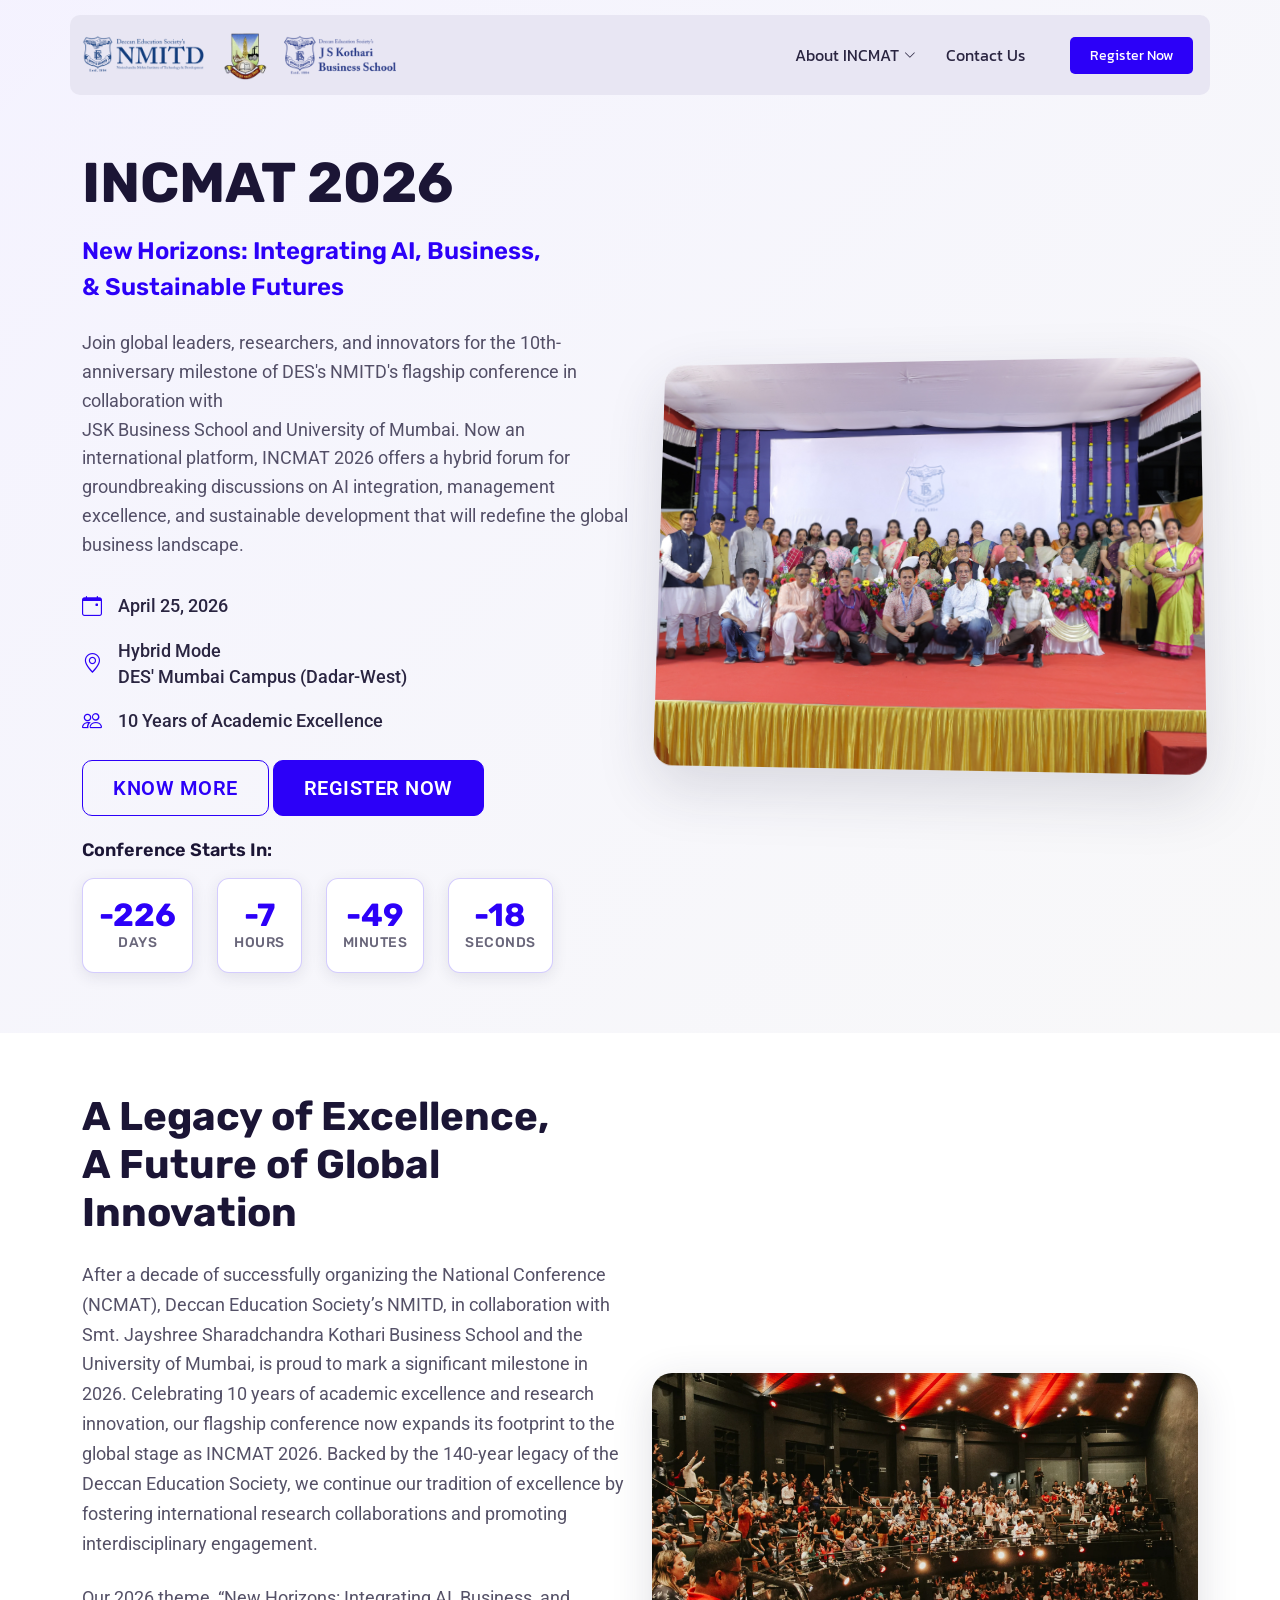
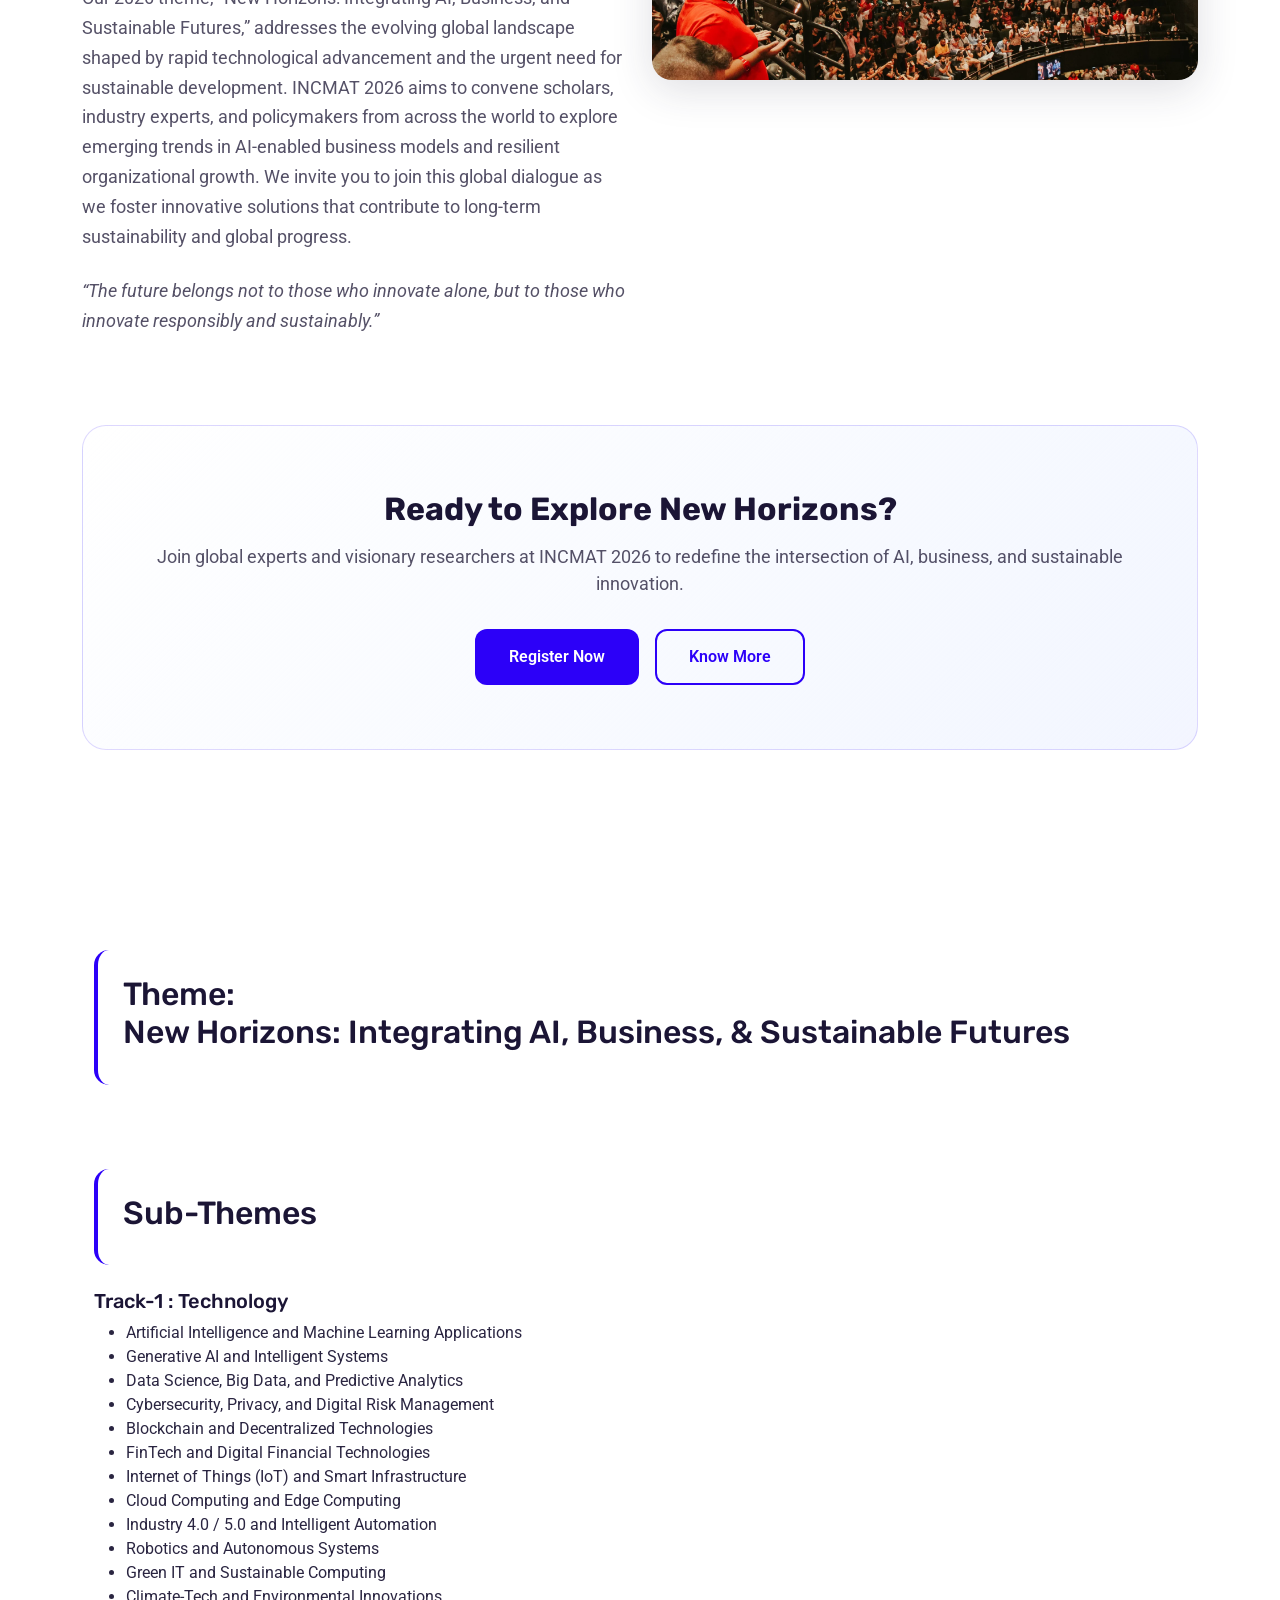
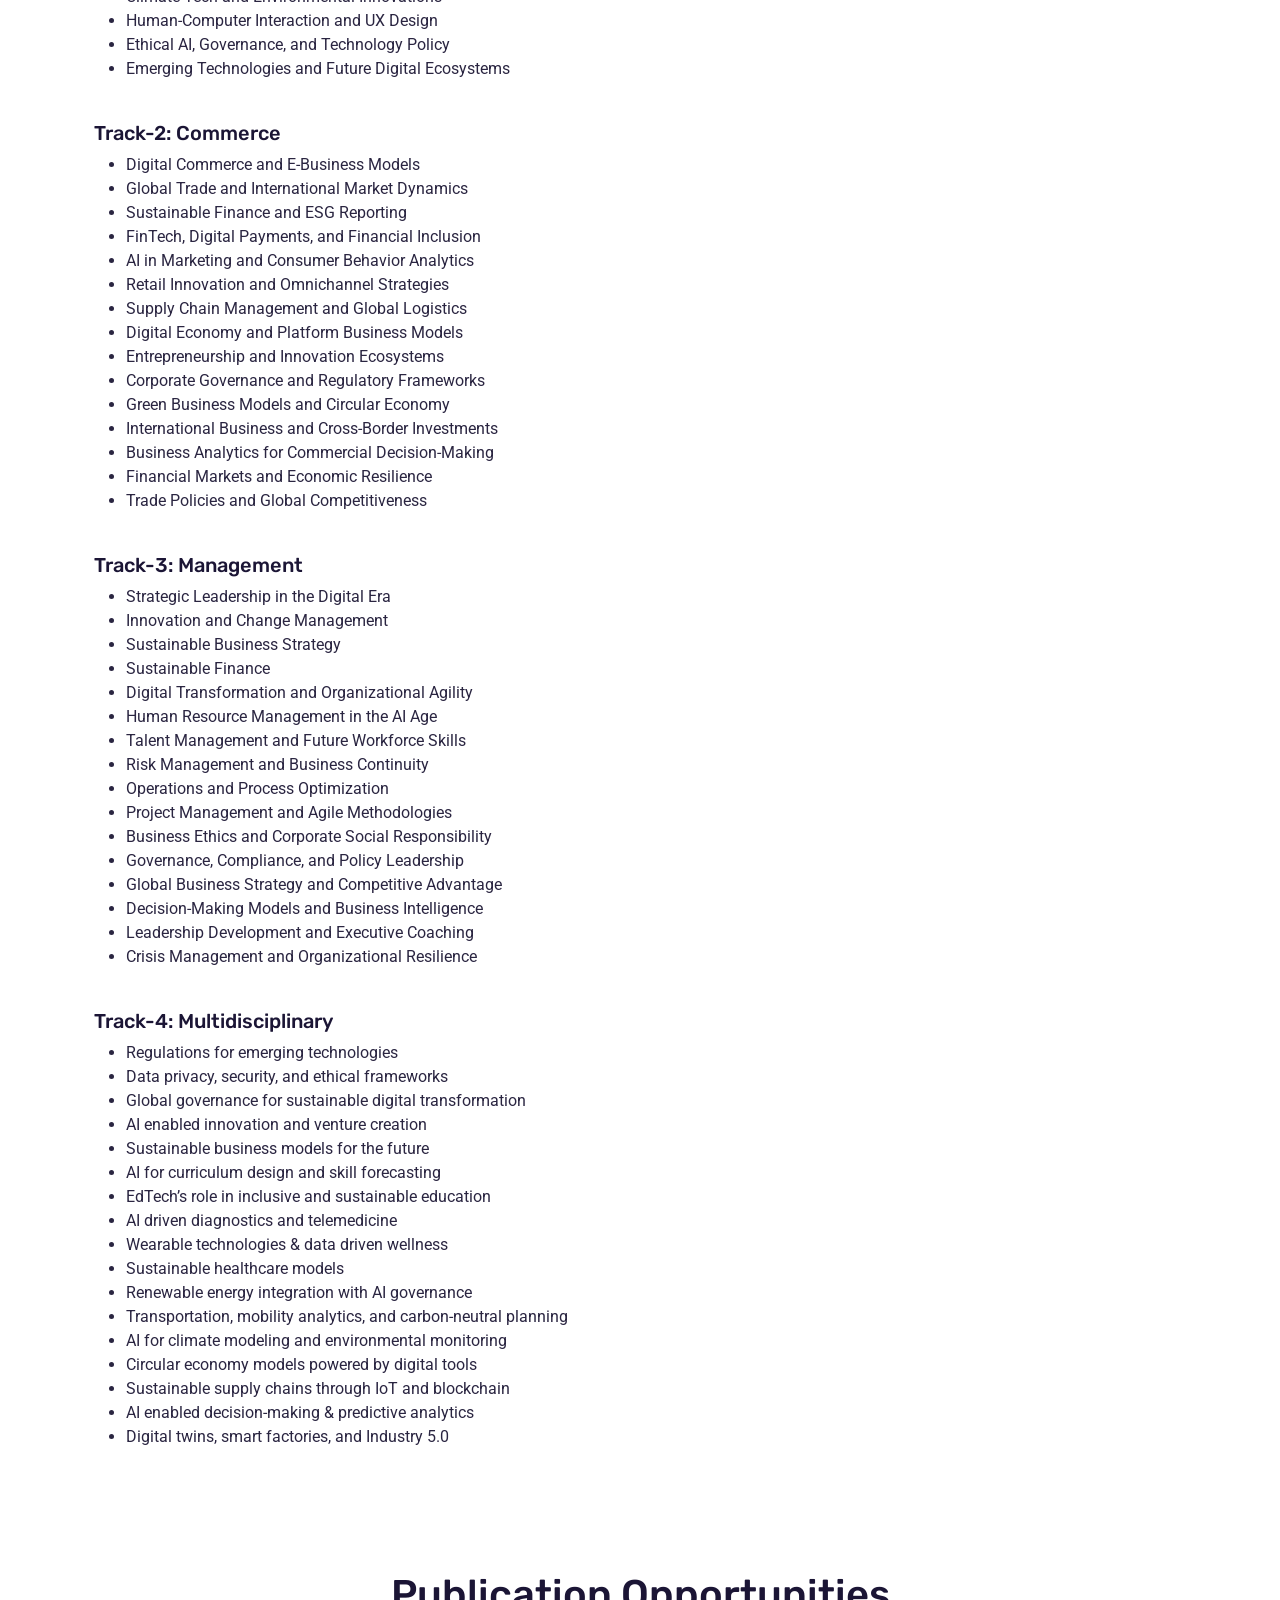
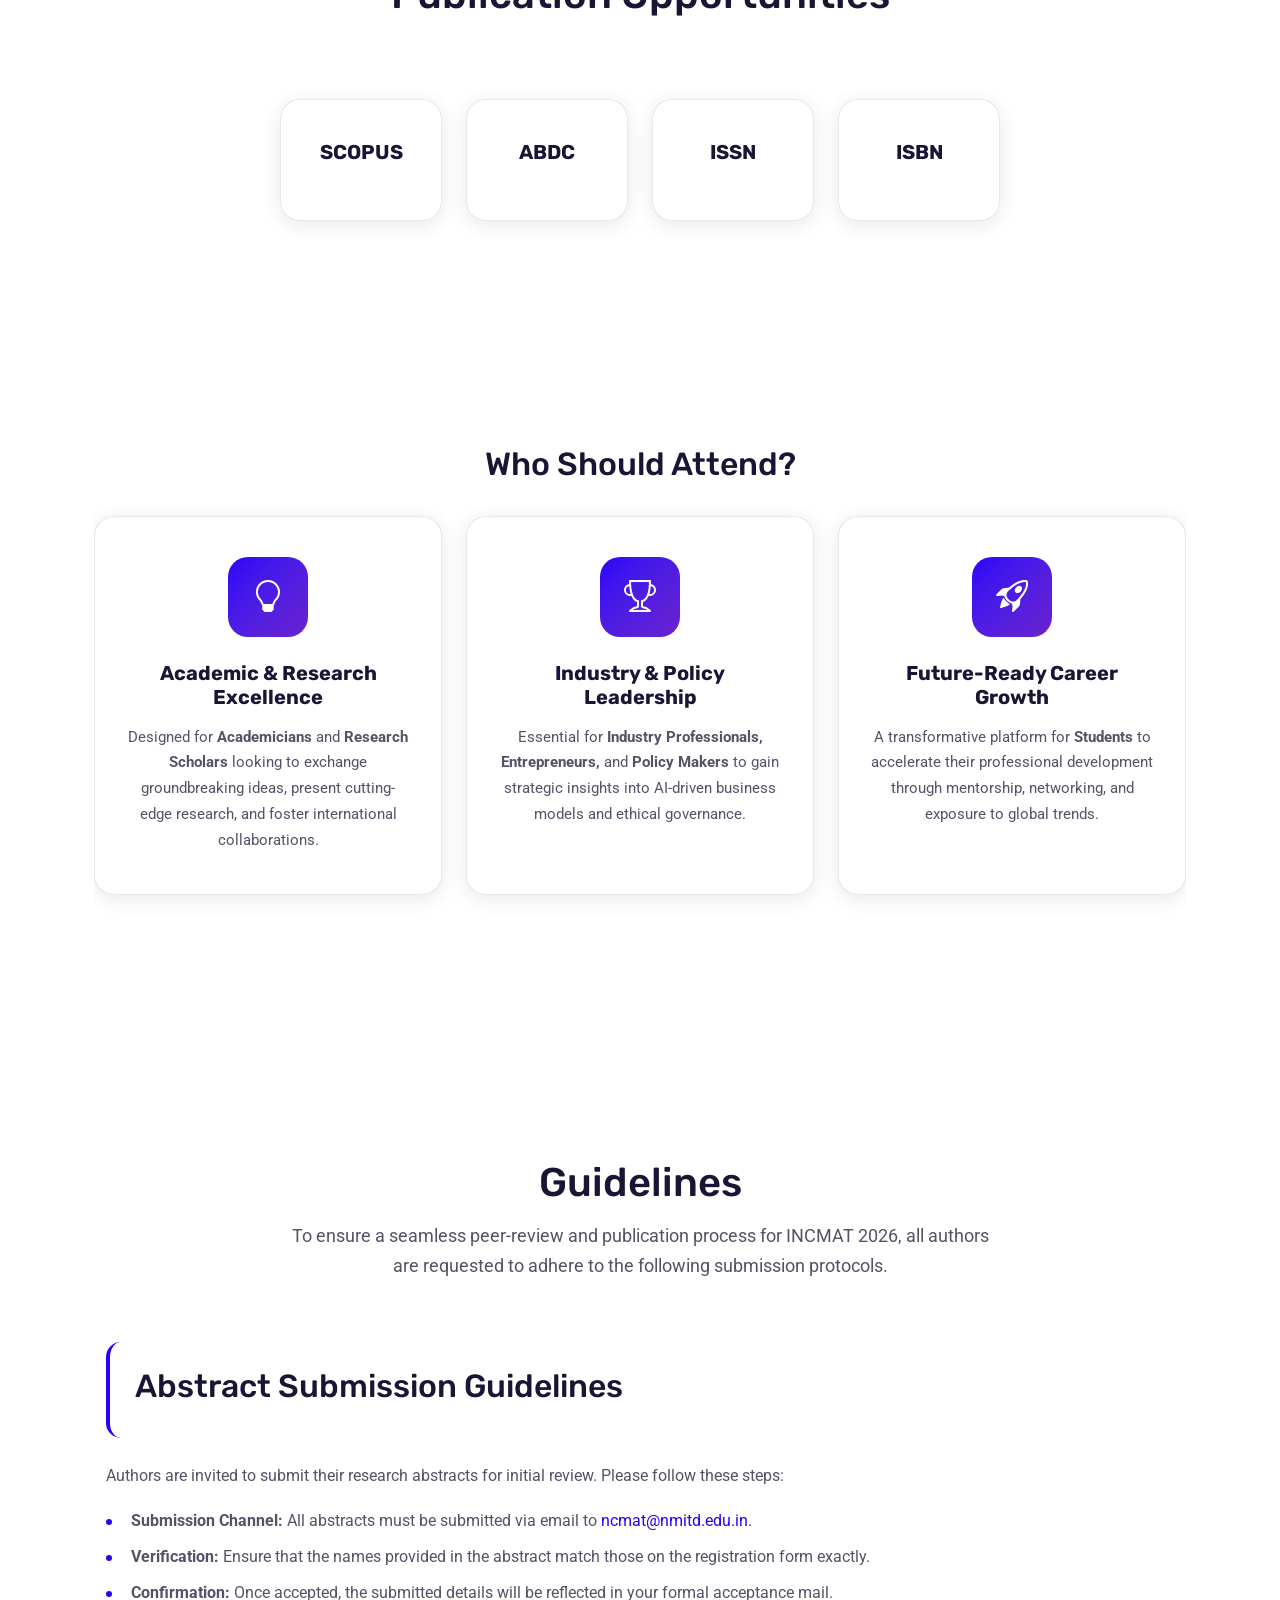
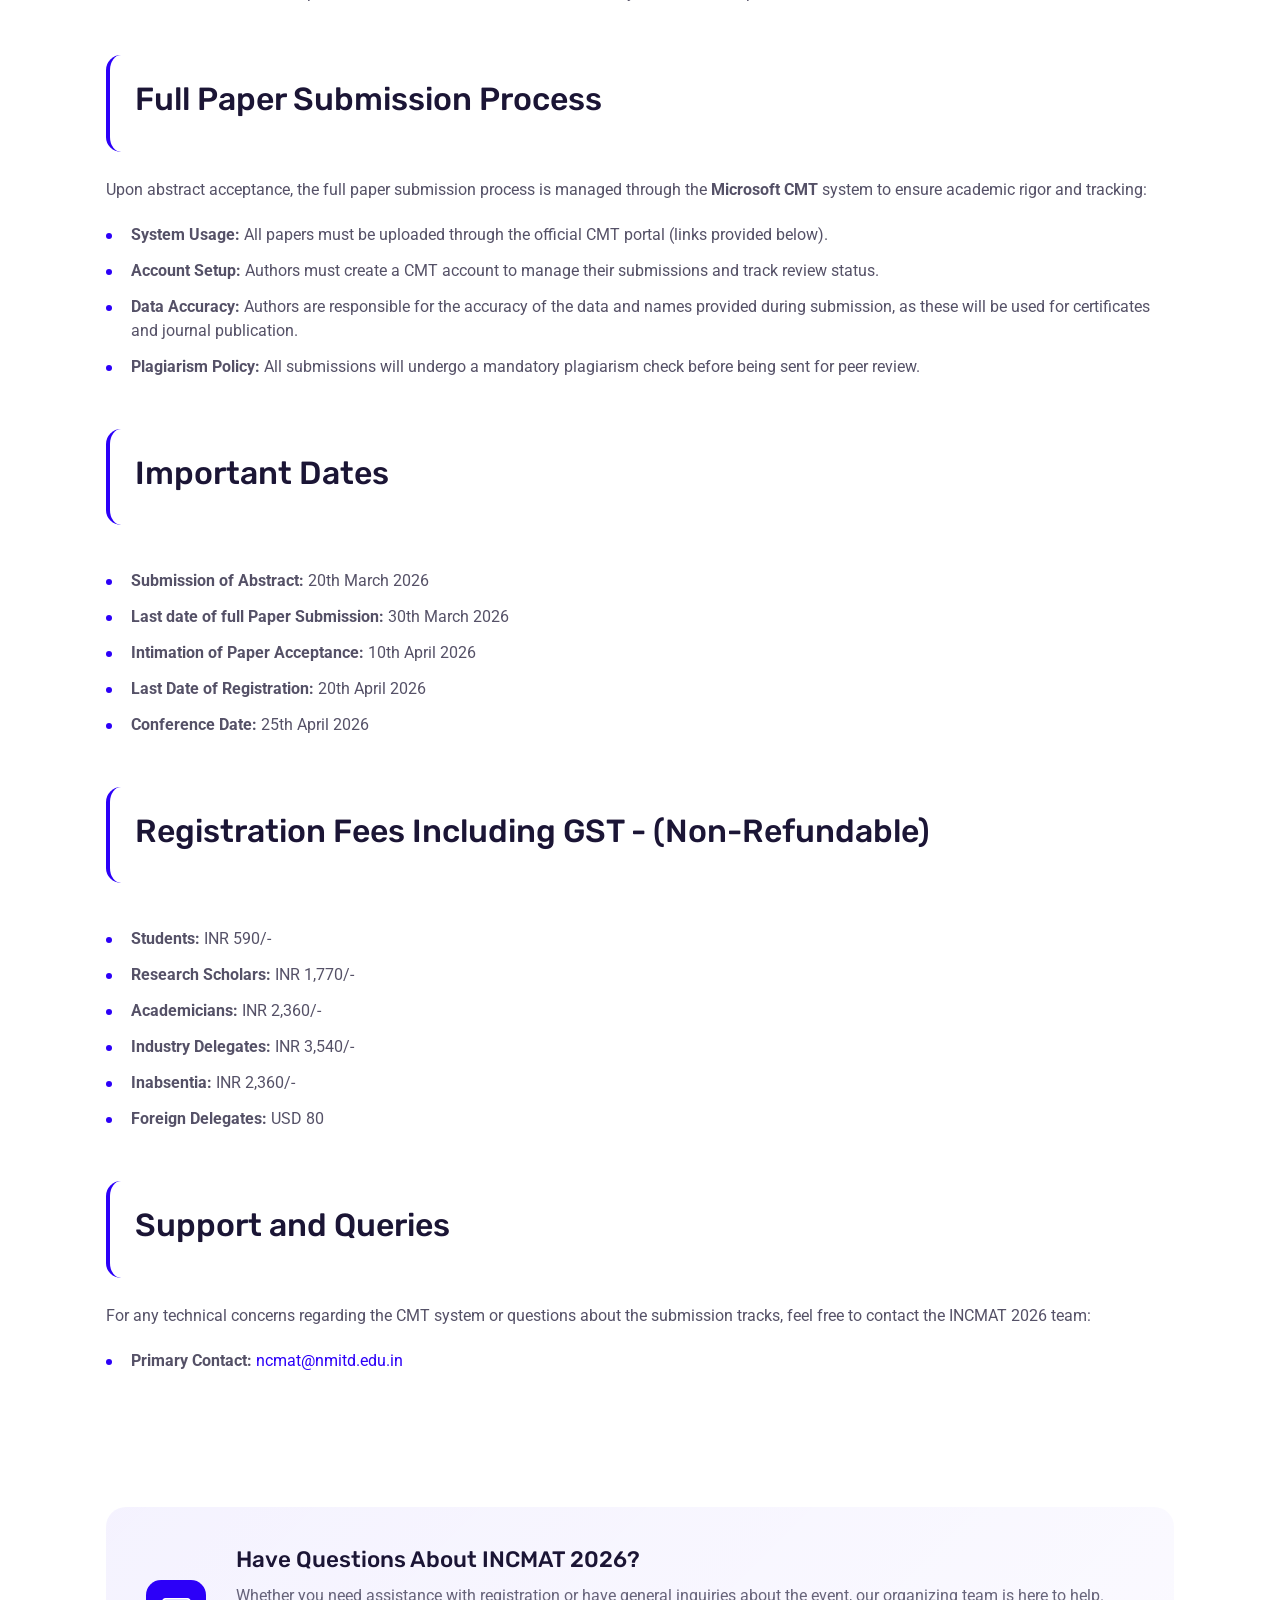
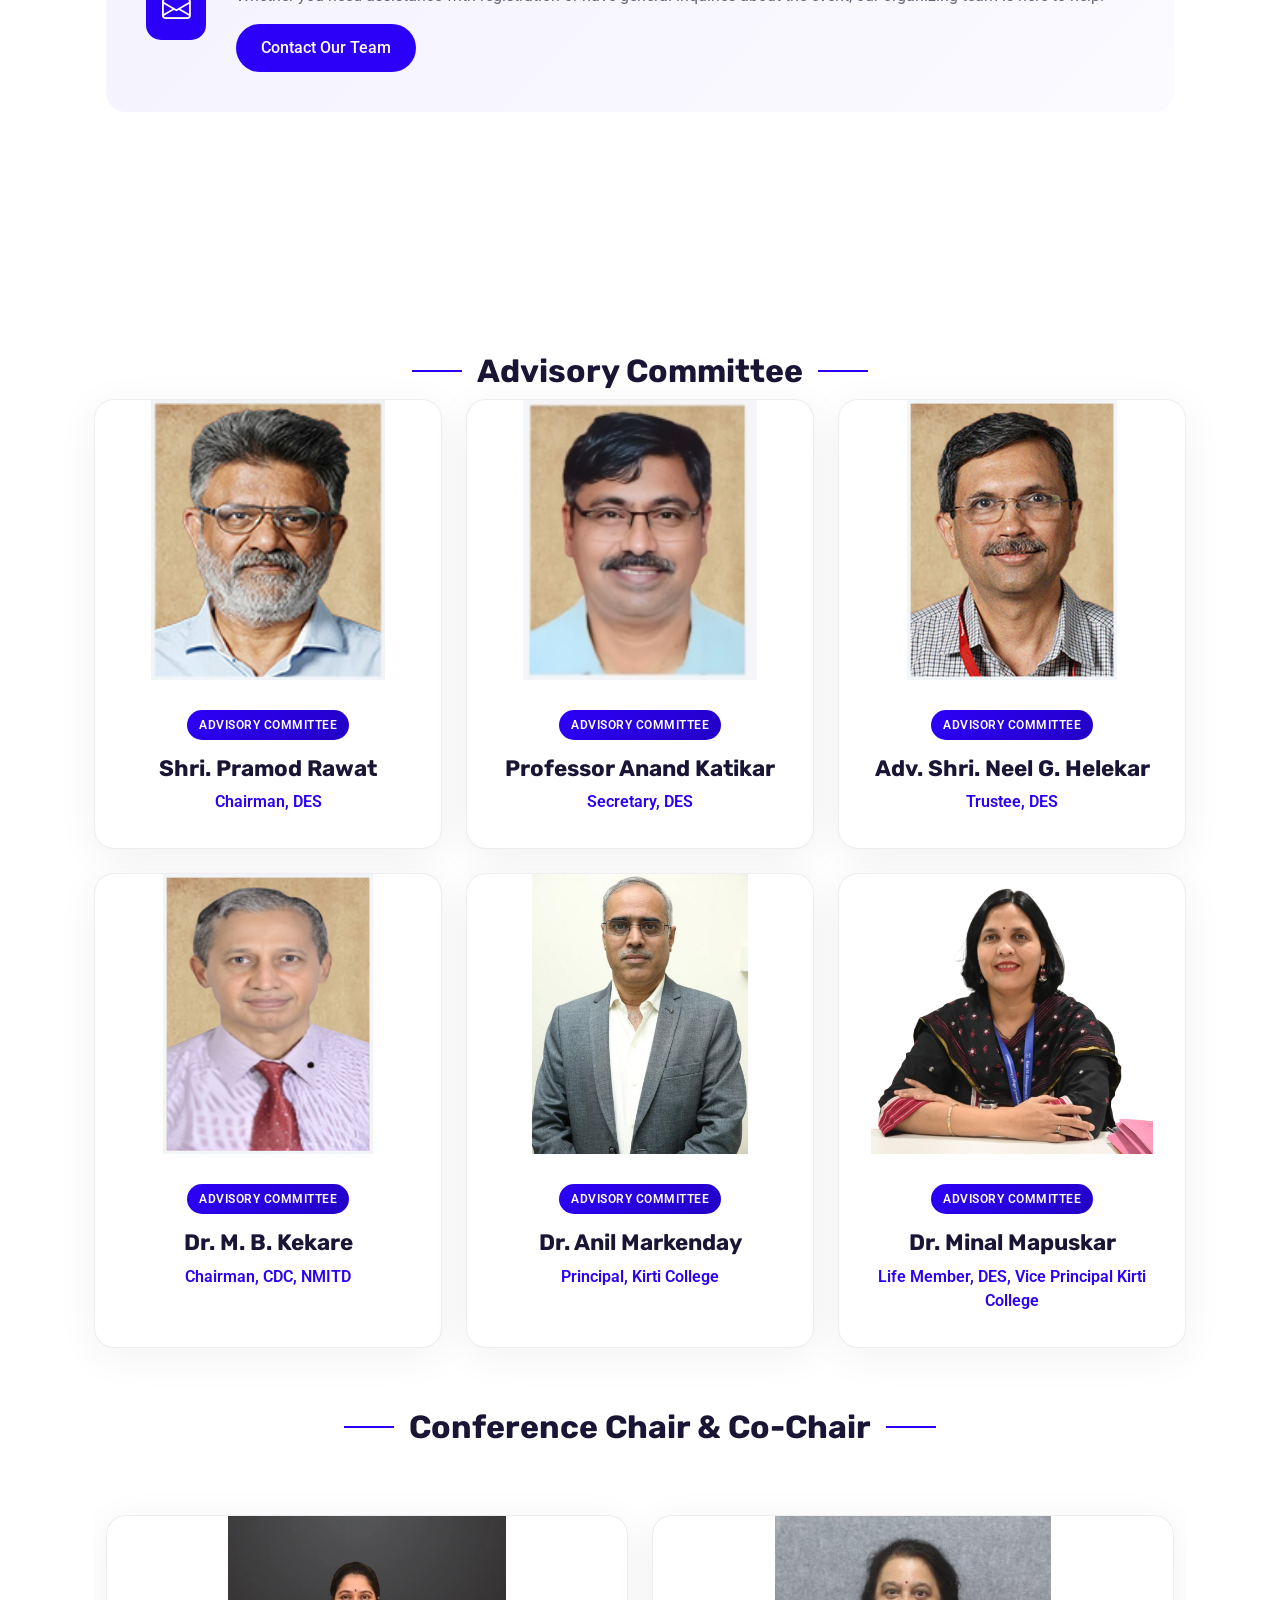
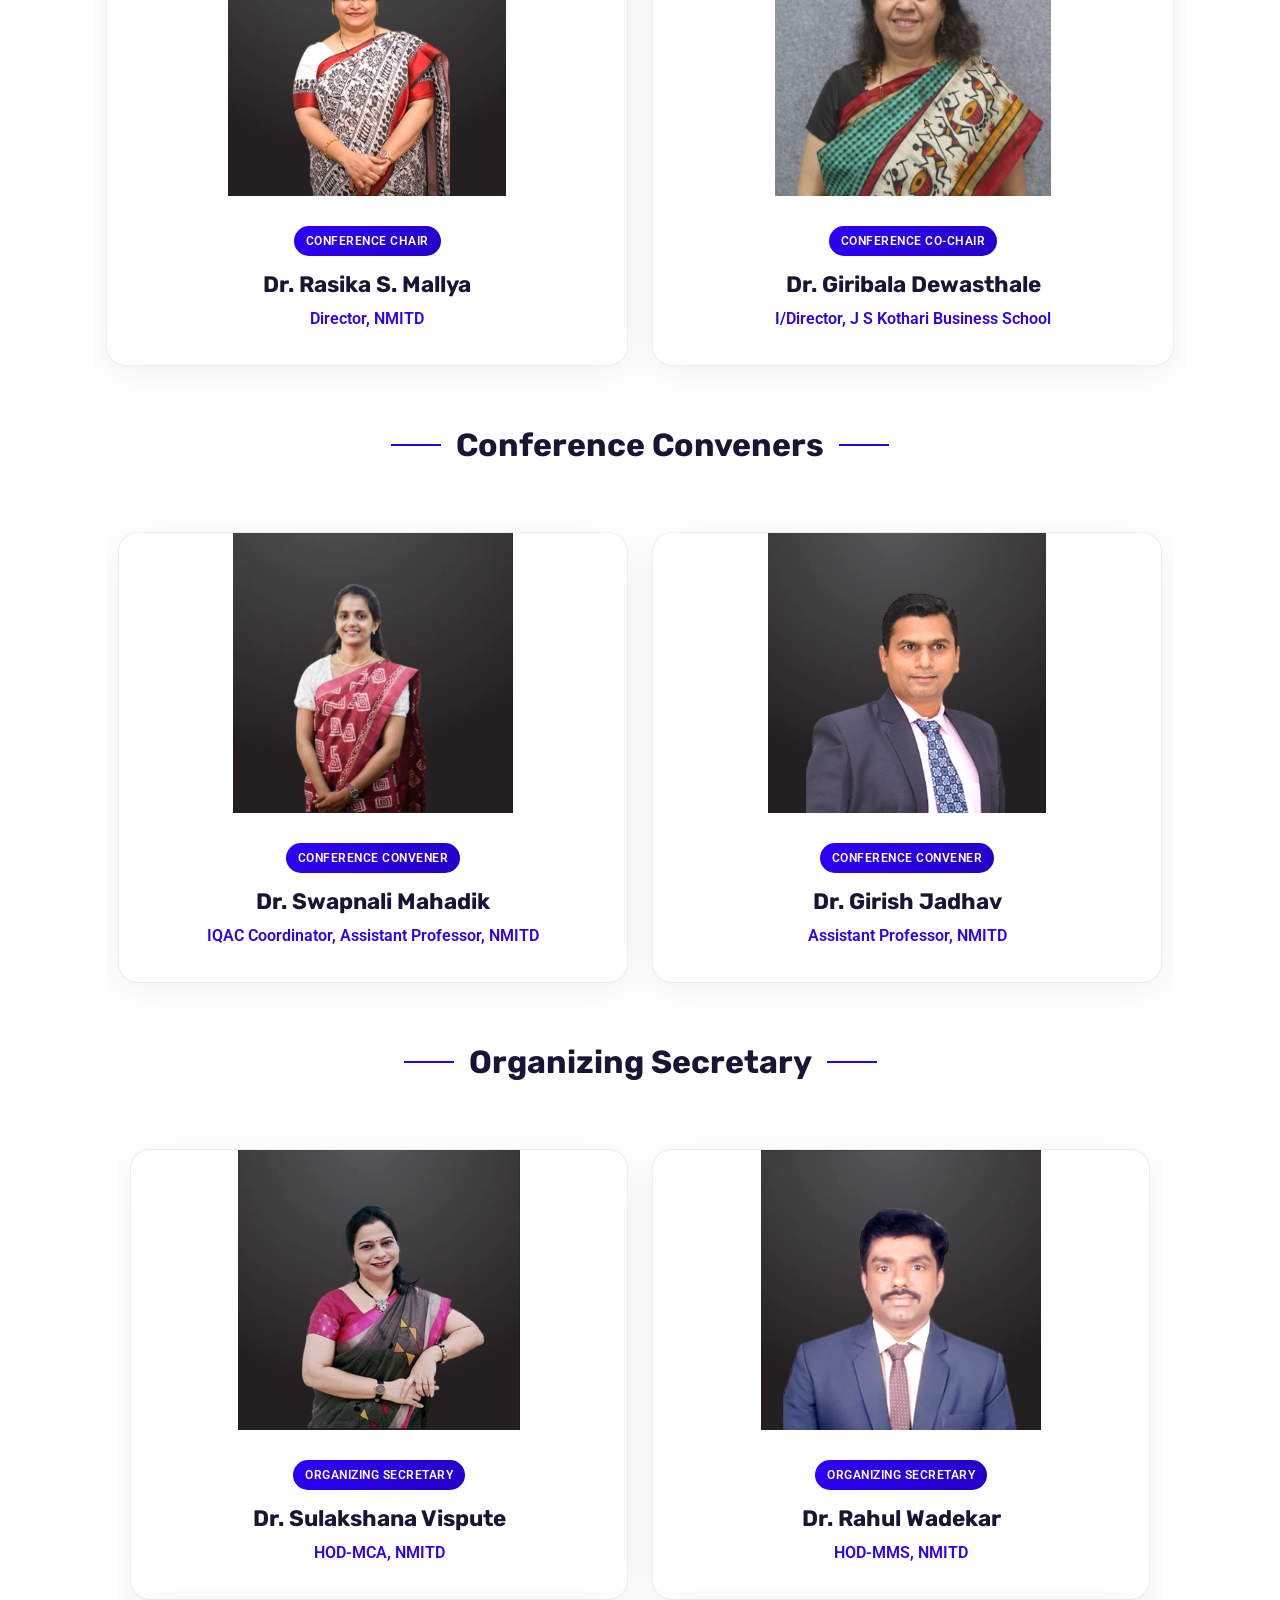
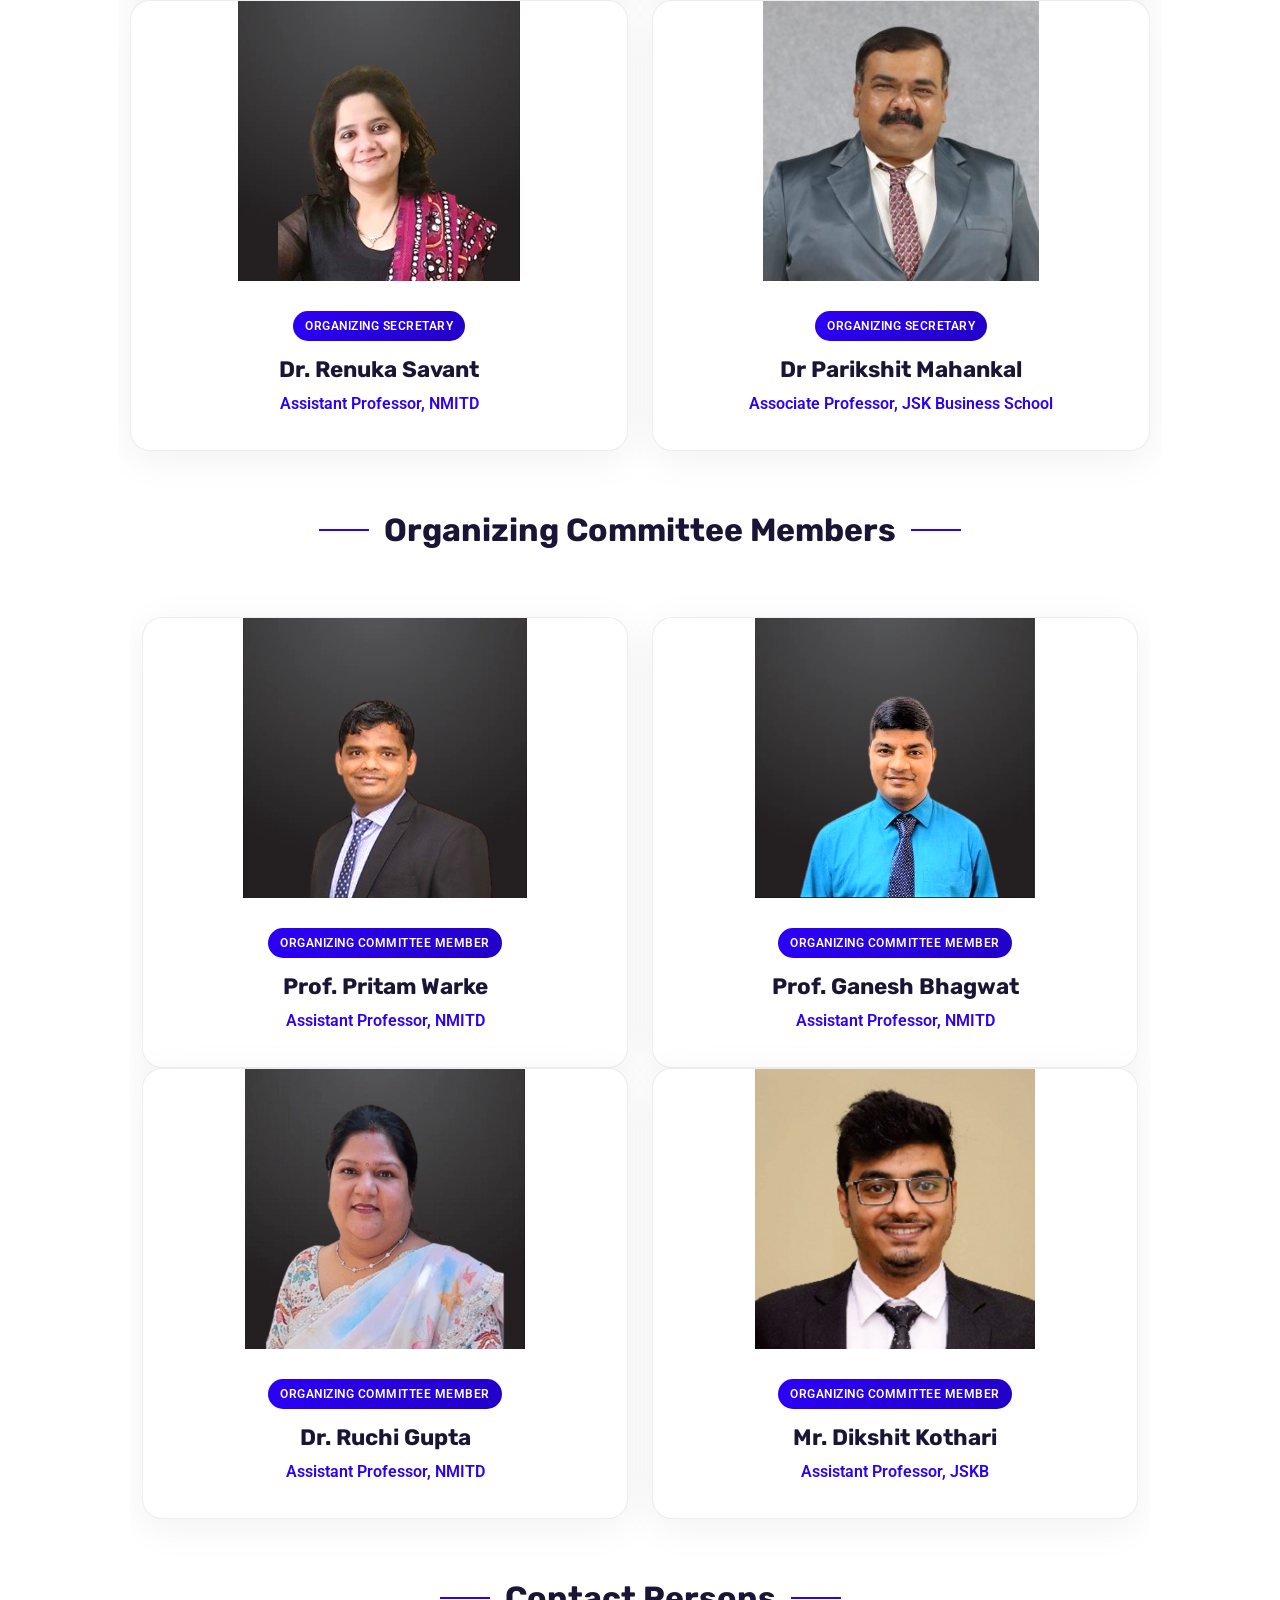
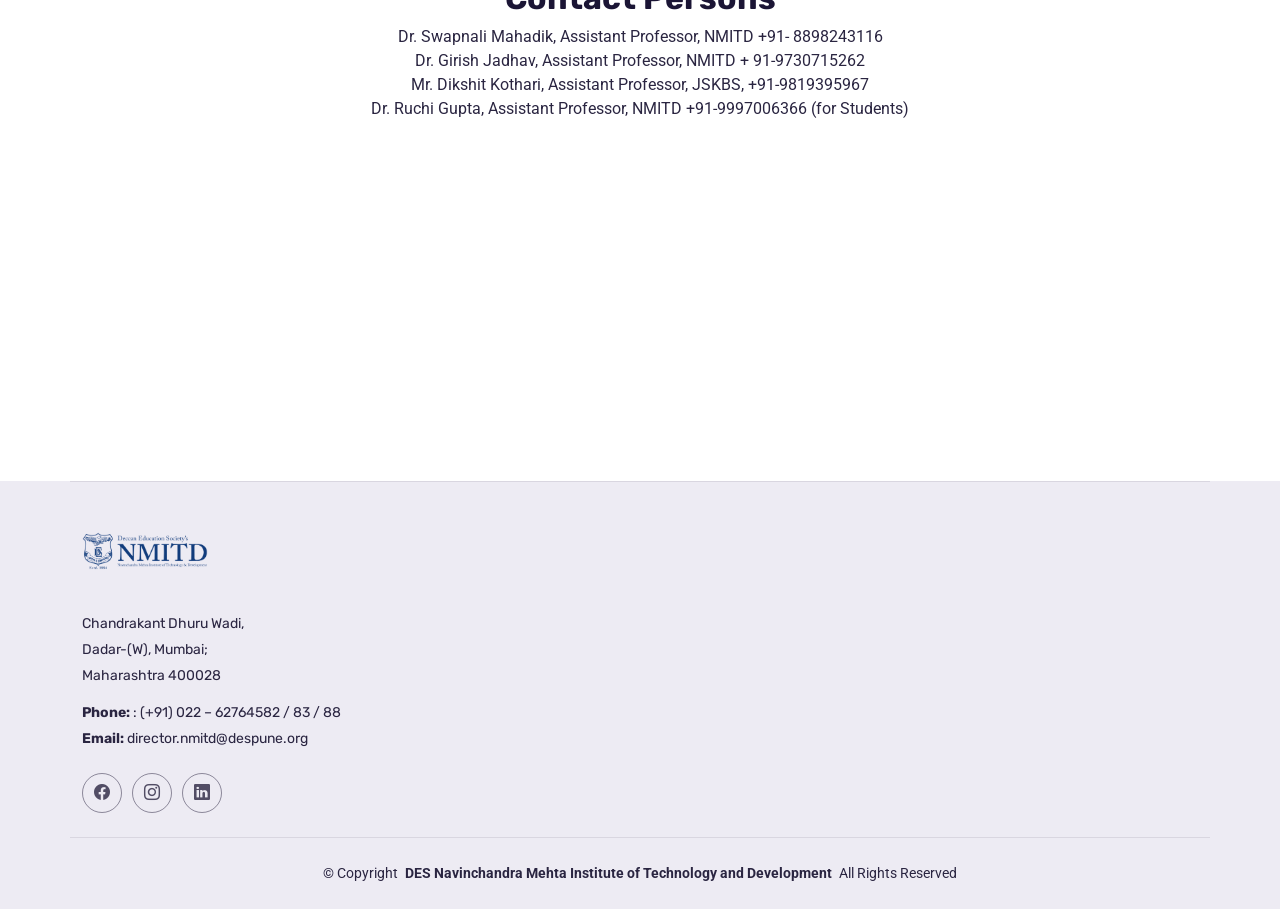
==== commit b4f19fcc: "Update index.html" ====
--- a/index.html
+++ b/index.html
@@ -8,6 +8,8 @@
   <meta name="description" content="">
   <meta name="keywords" content="">
 
+
+  <link rel="stylesheet" href="https://cdn.jsdelivr.net/npm/bootstrap-icons@1.11.3/font/bootstrap-icons.min.css"> 
   <!-- Favicons -->
   <link href="favicon.png" rel="icon">
   <!-- Fonts -->
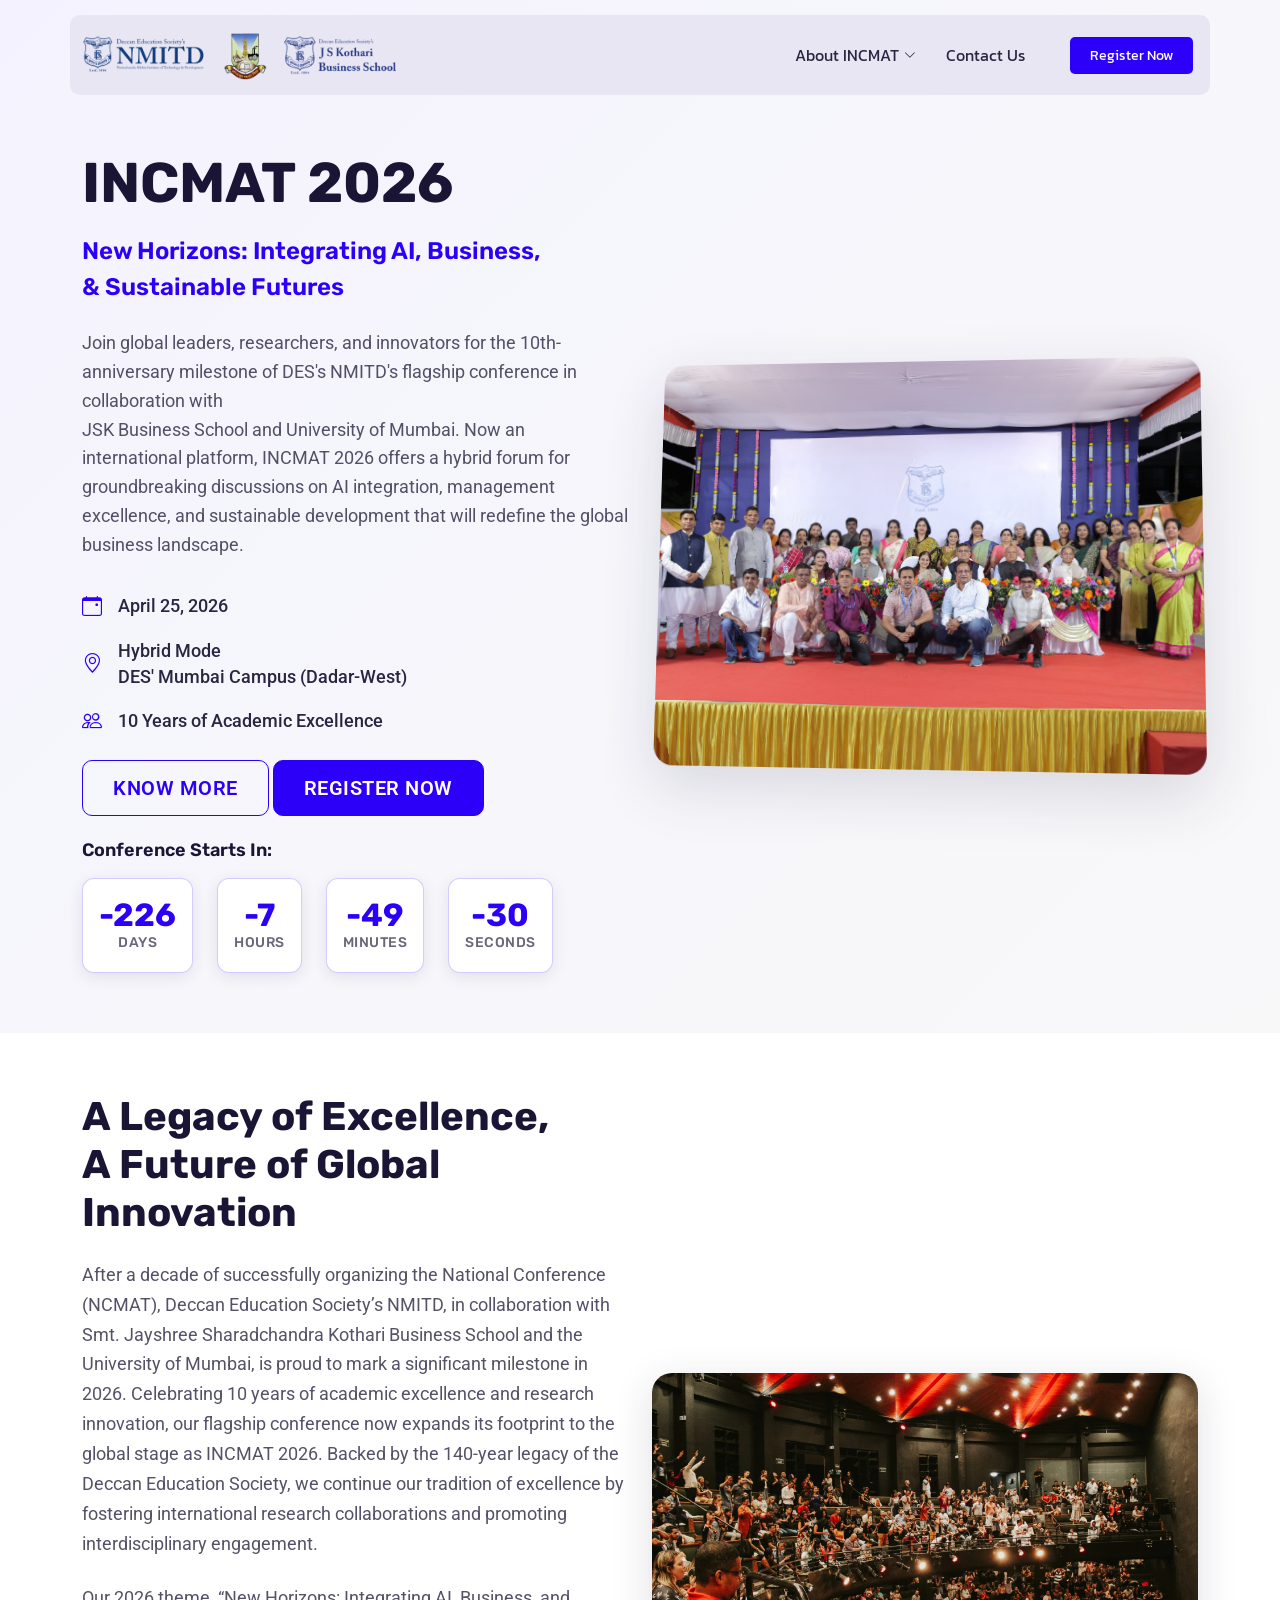
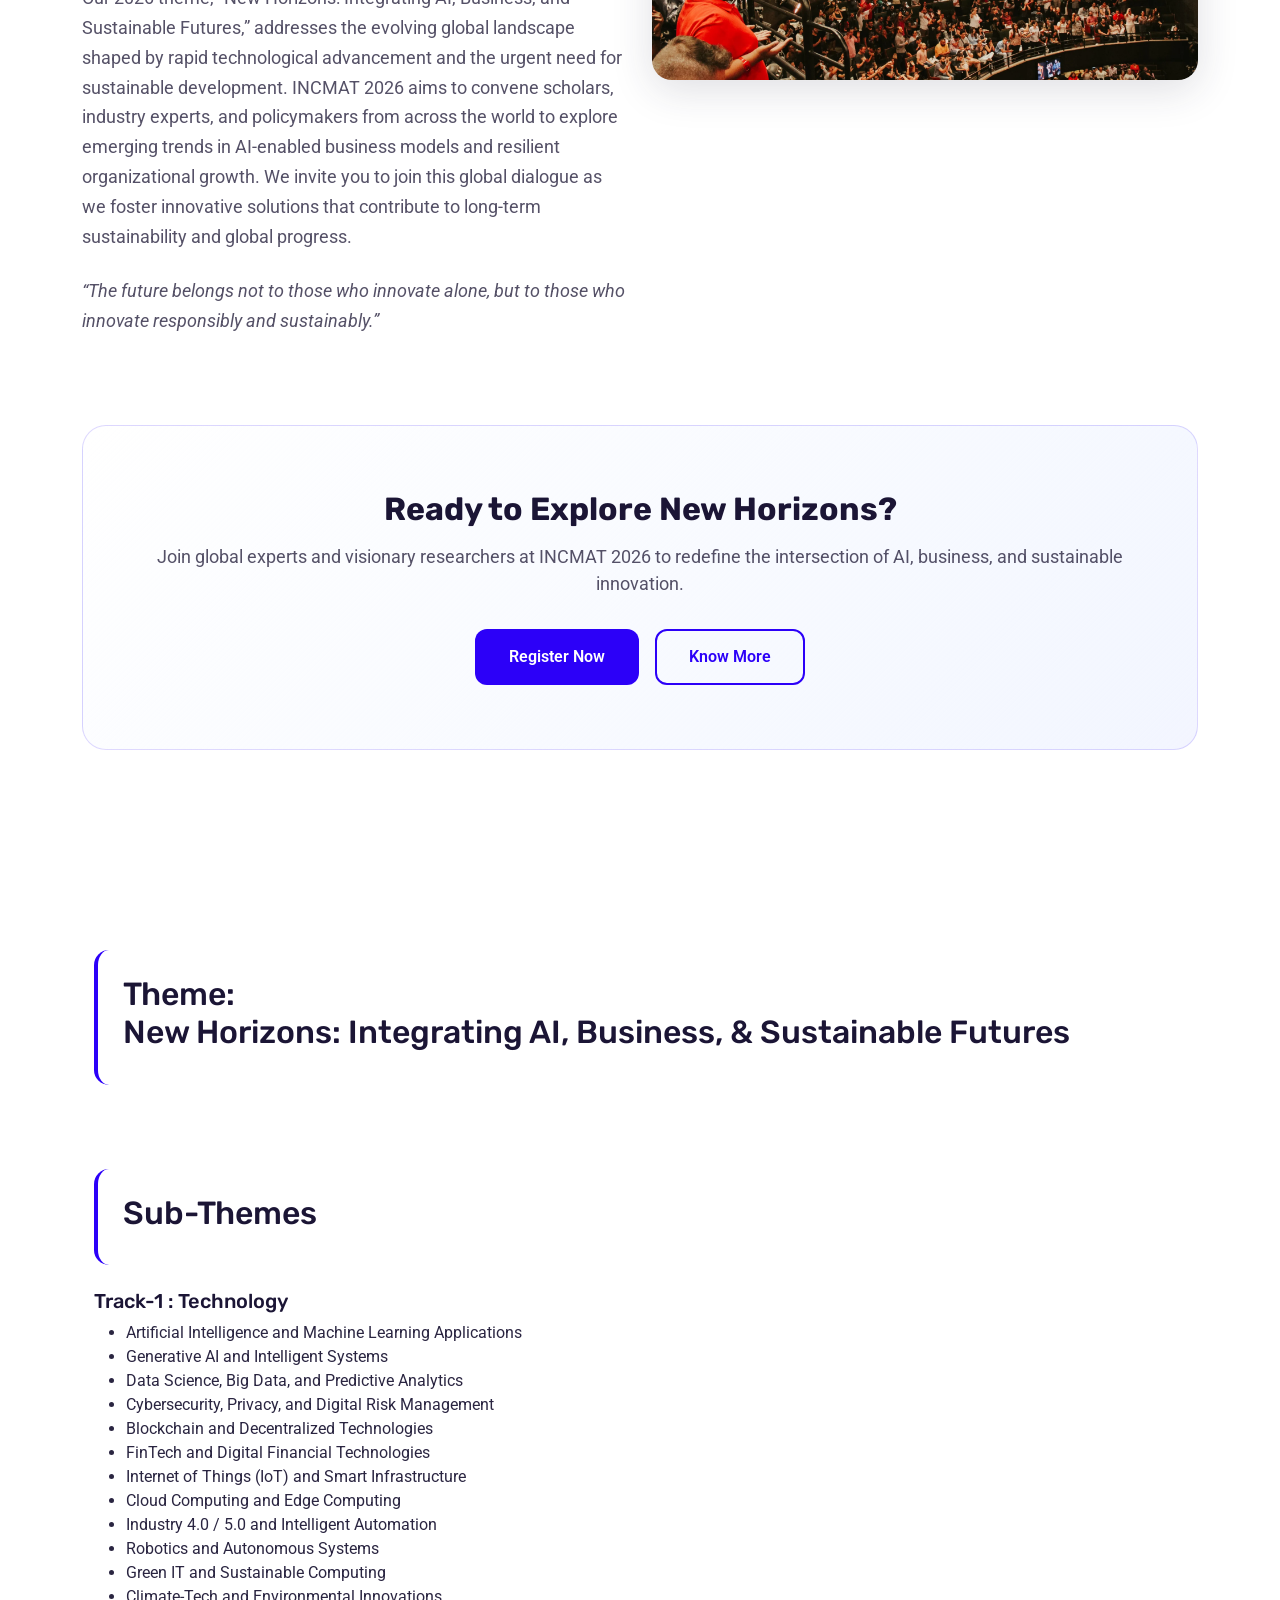
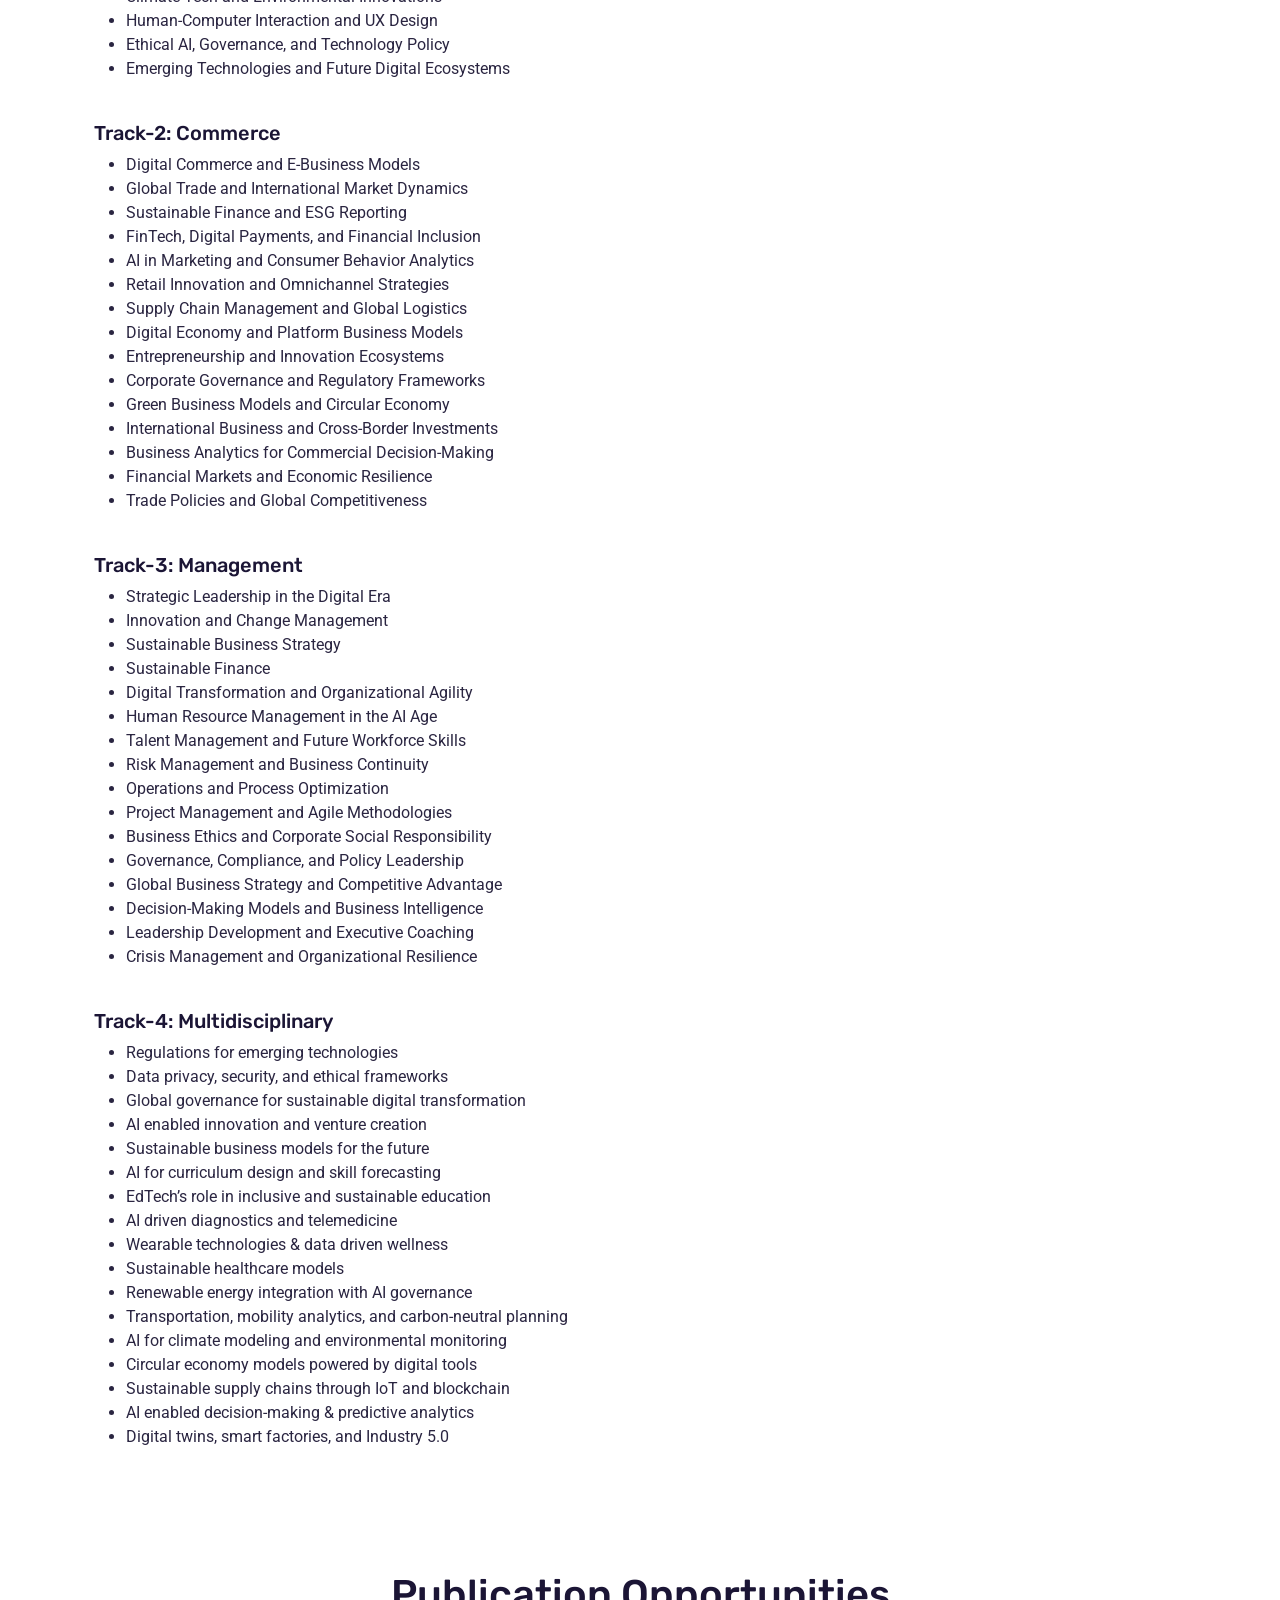
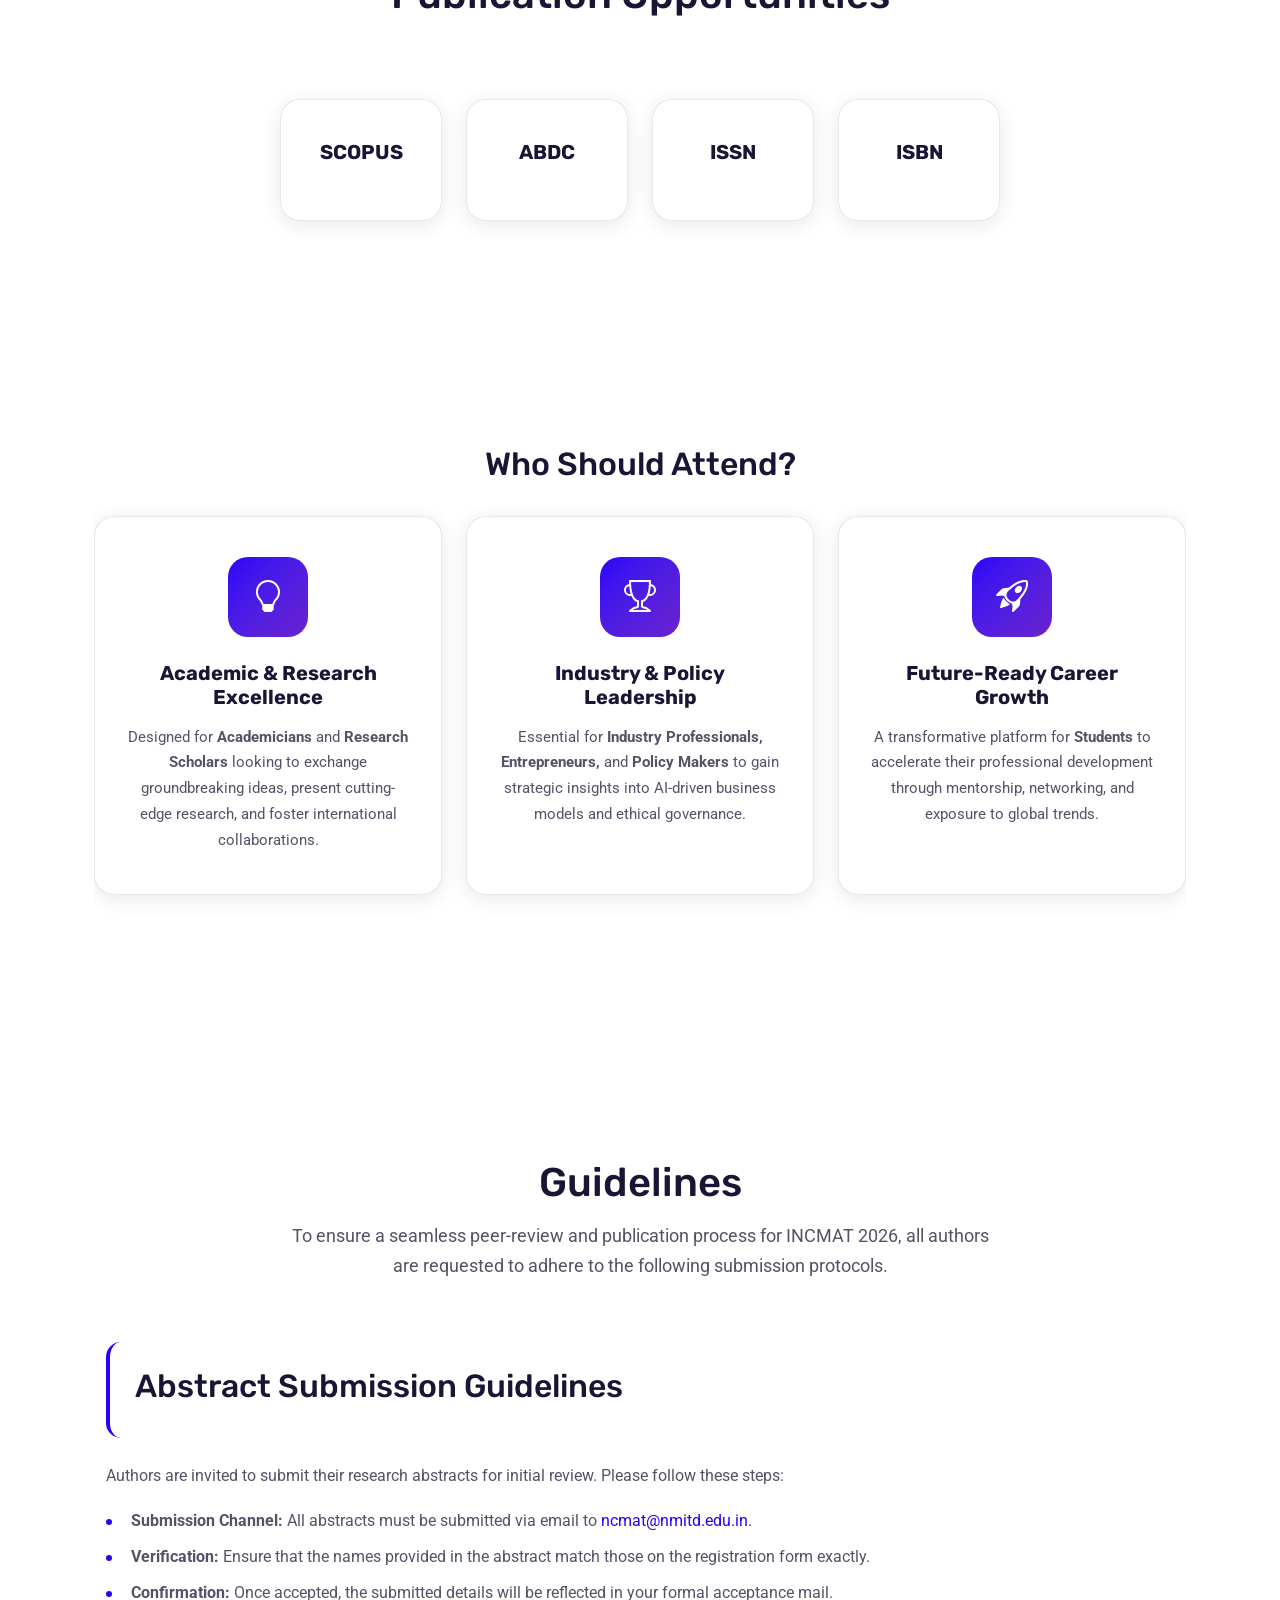
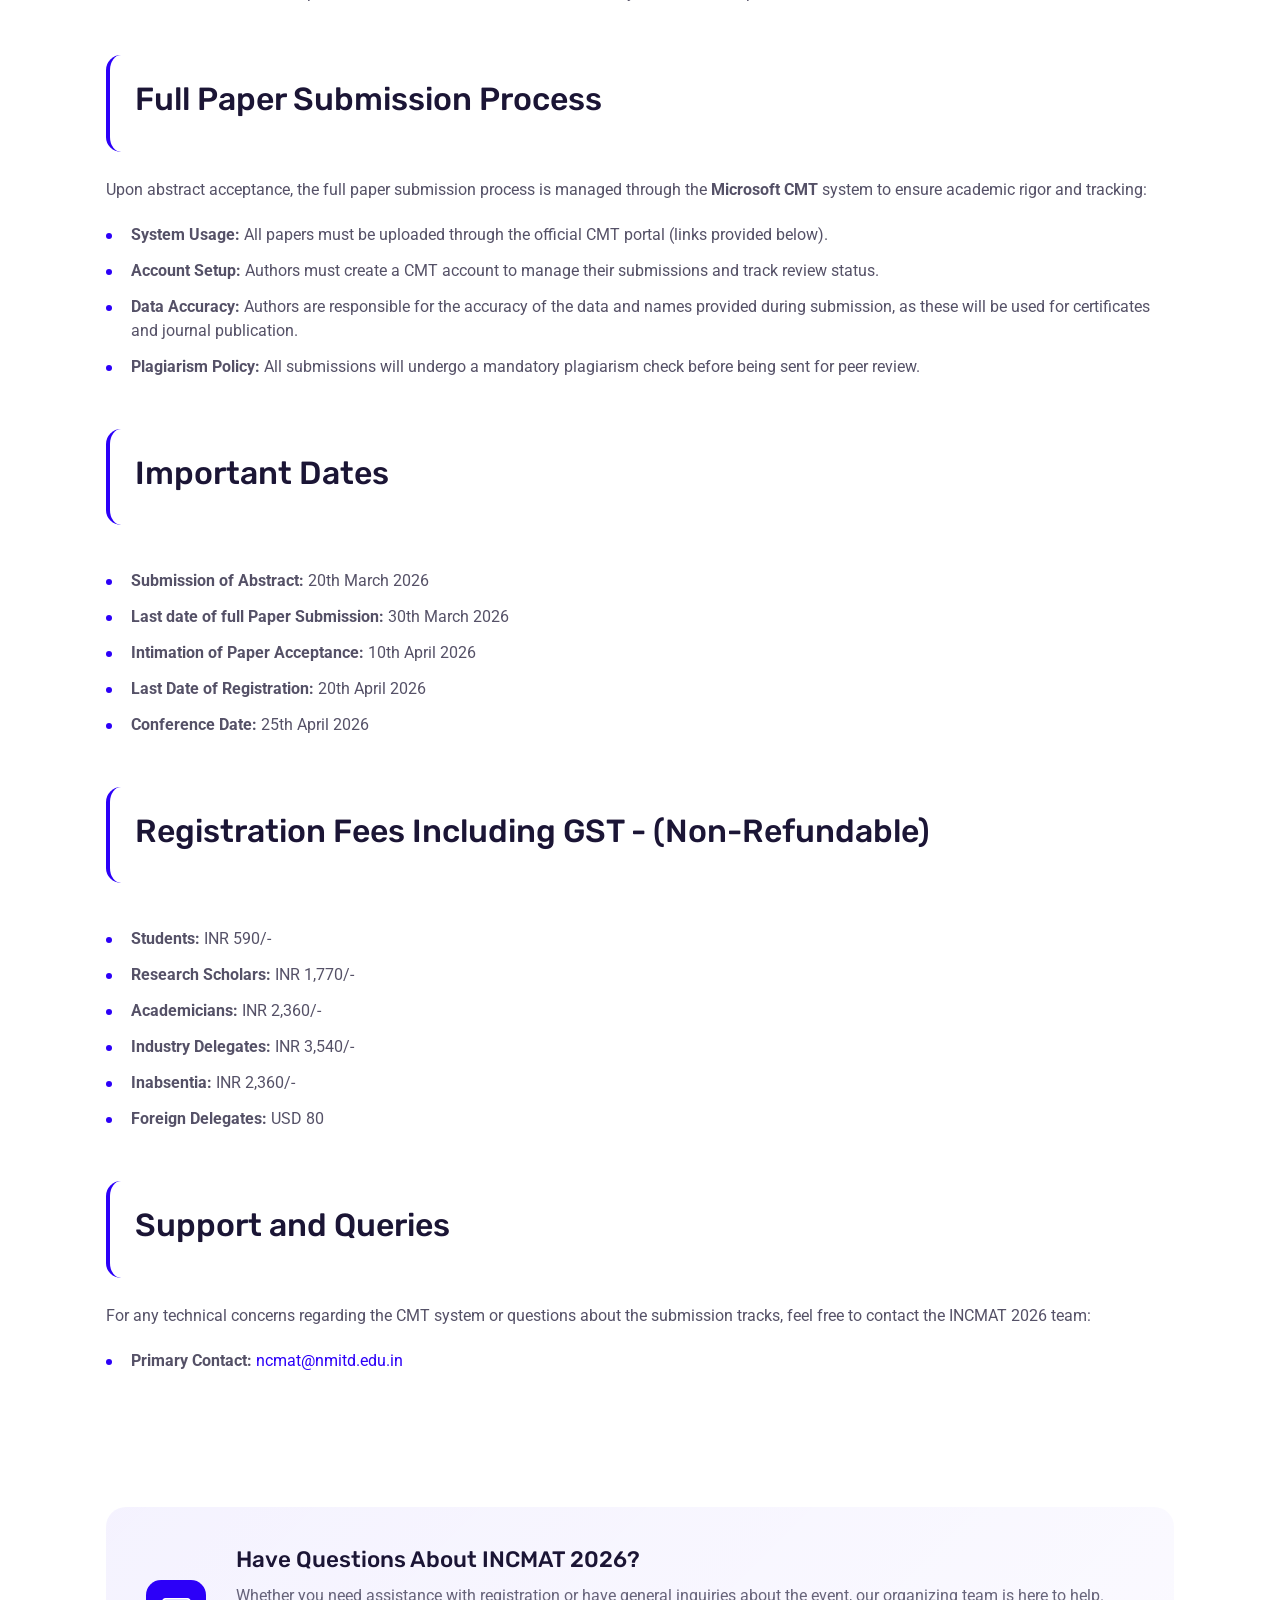
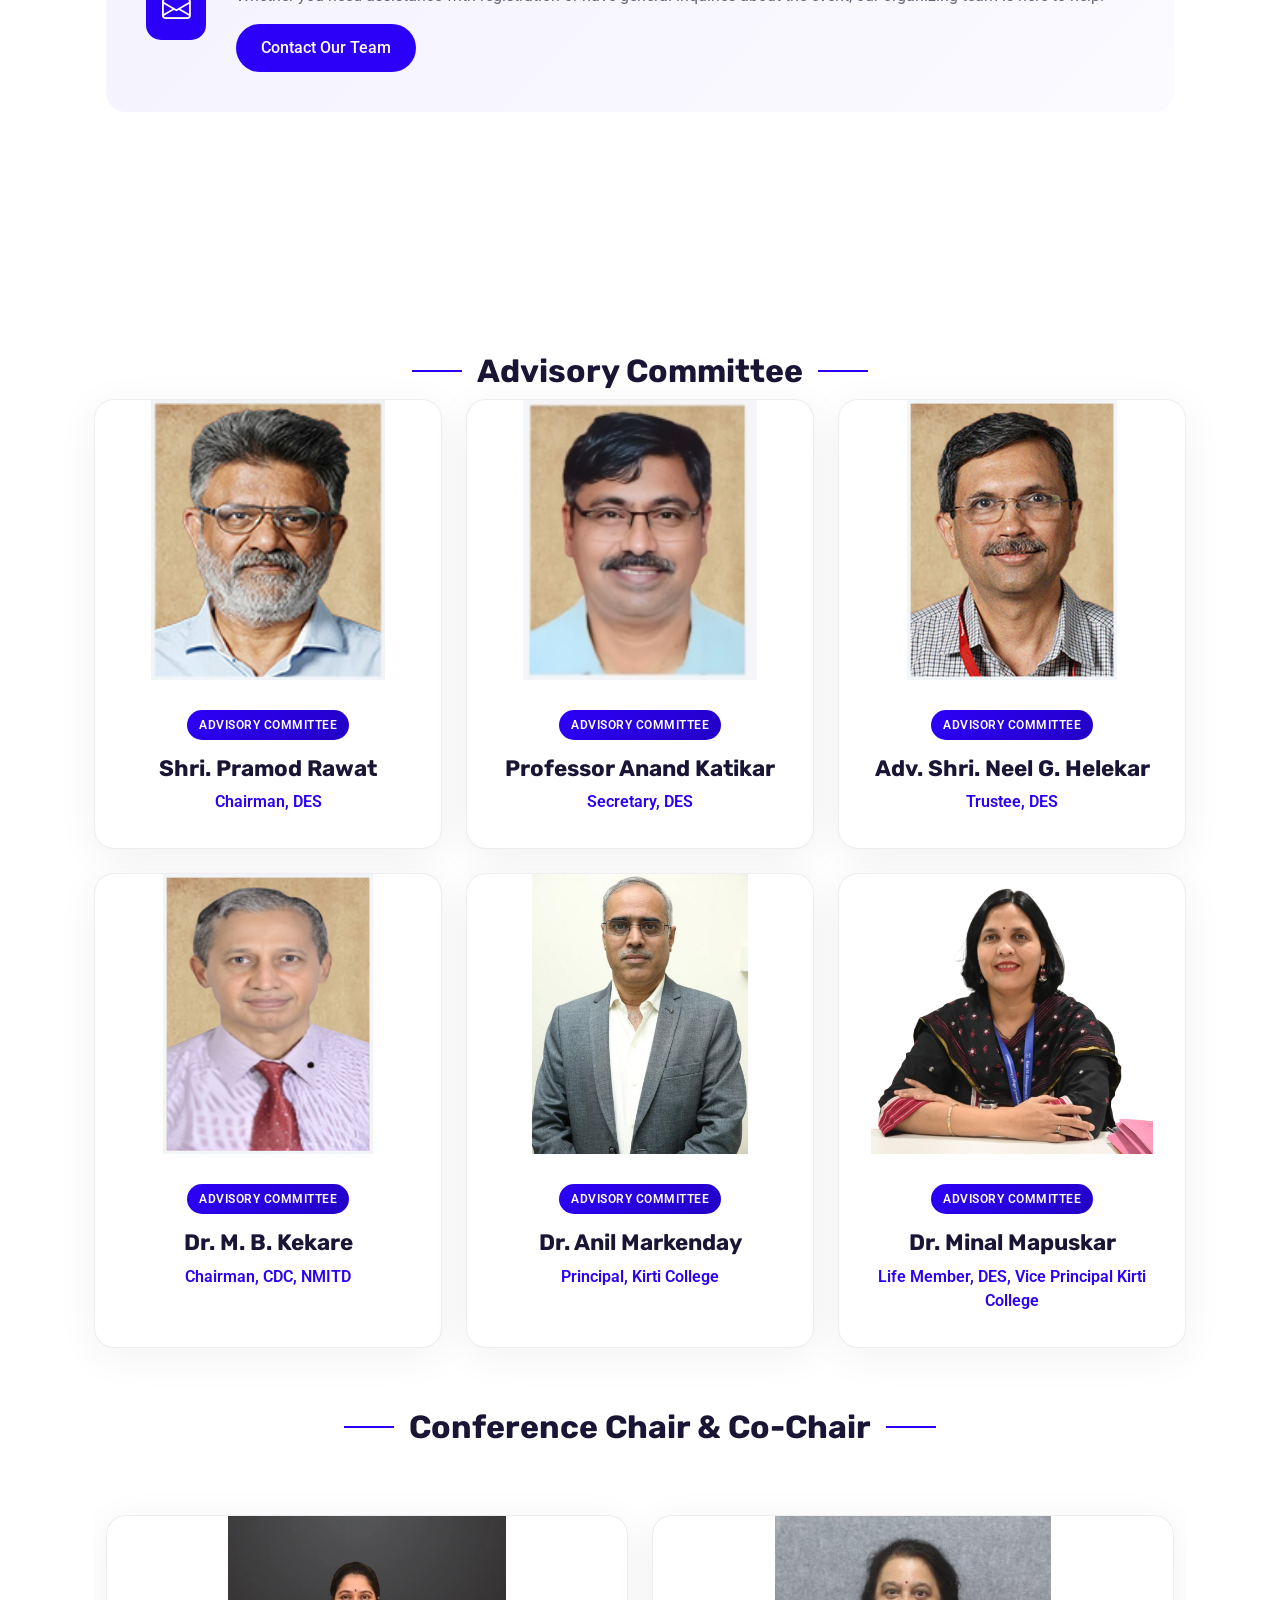
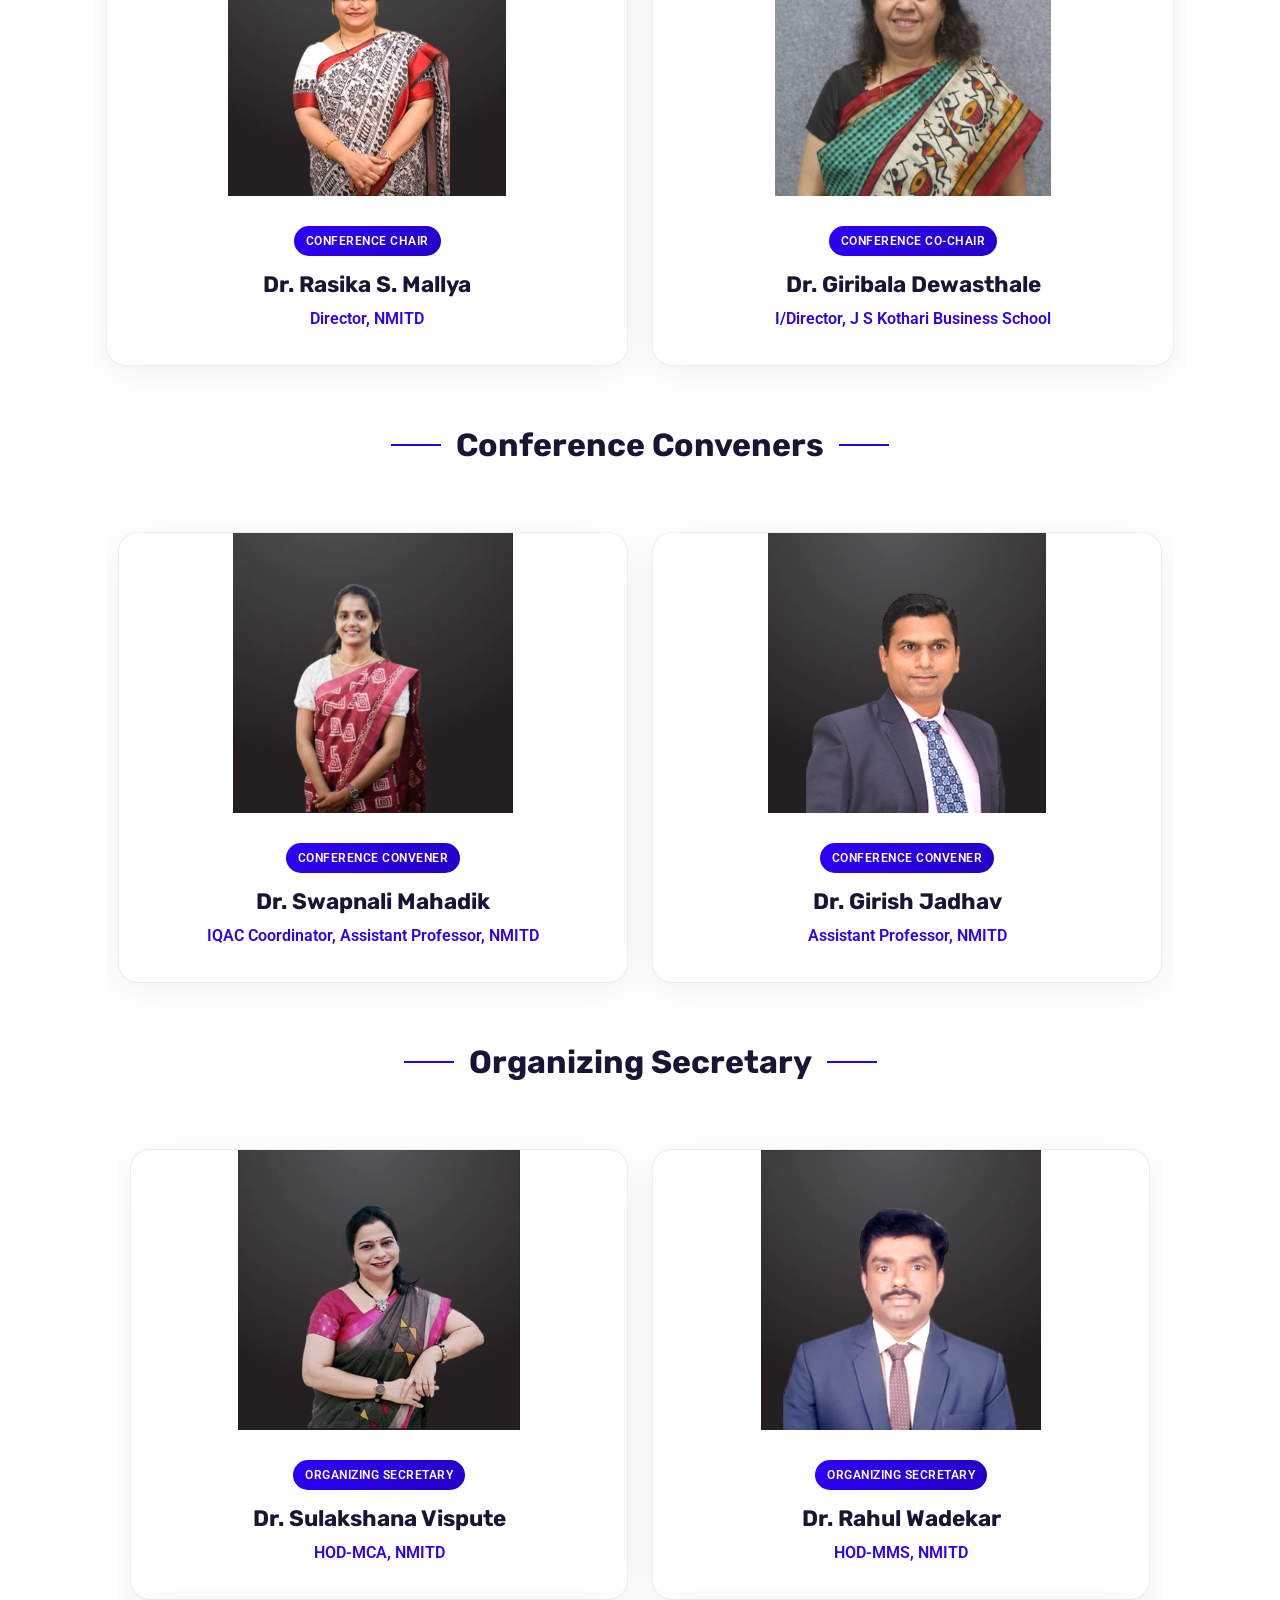
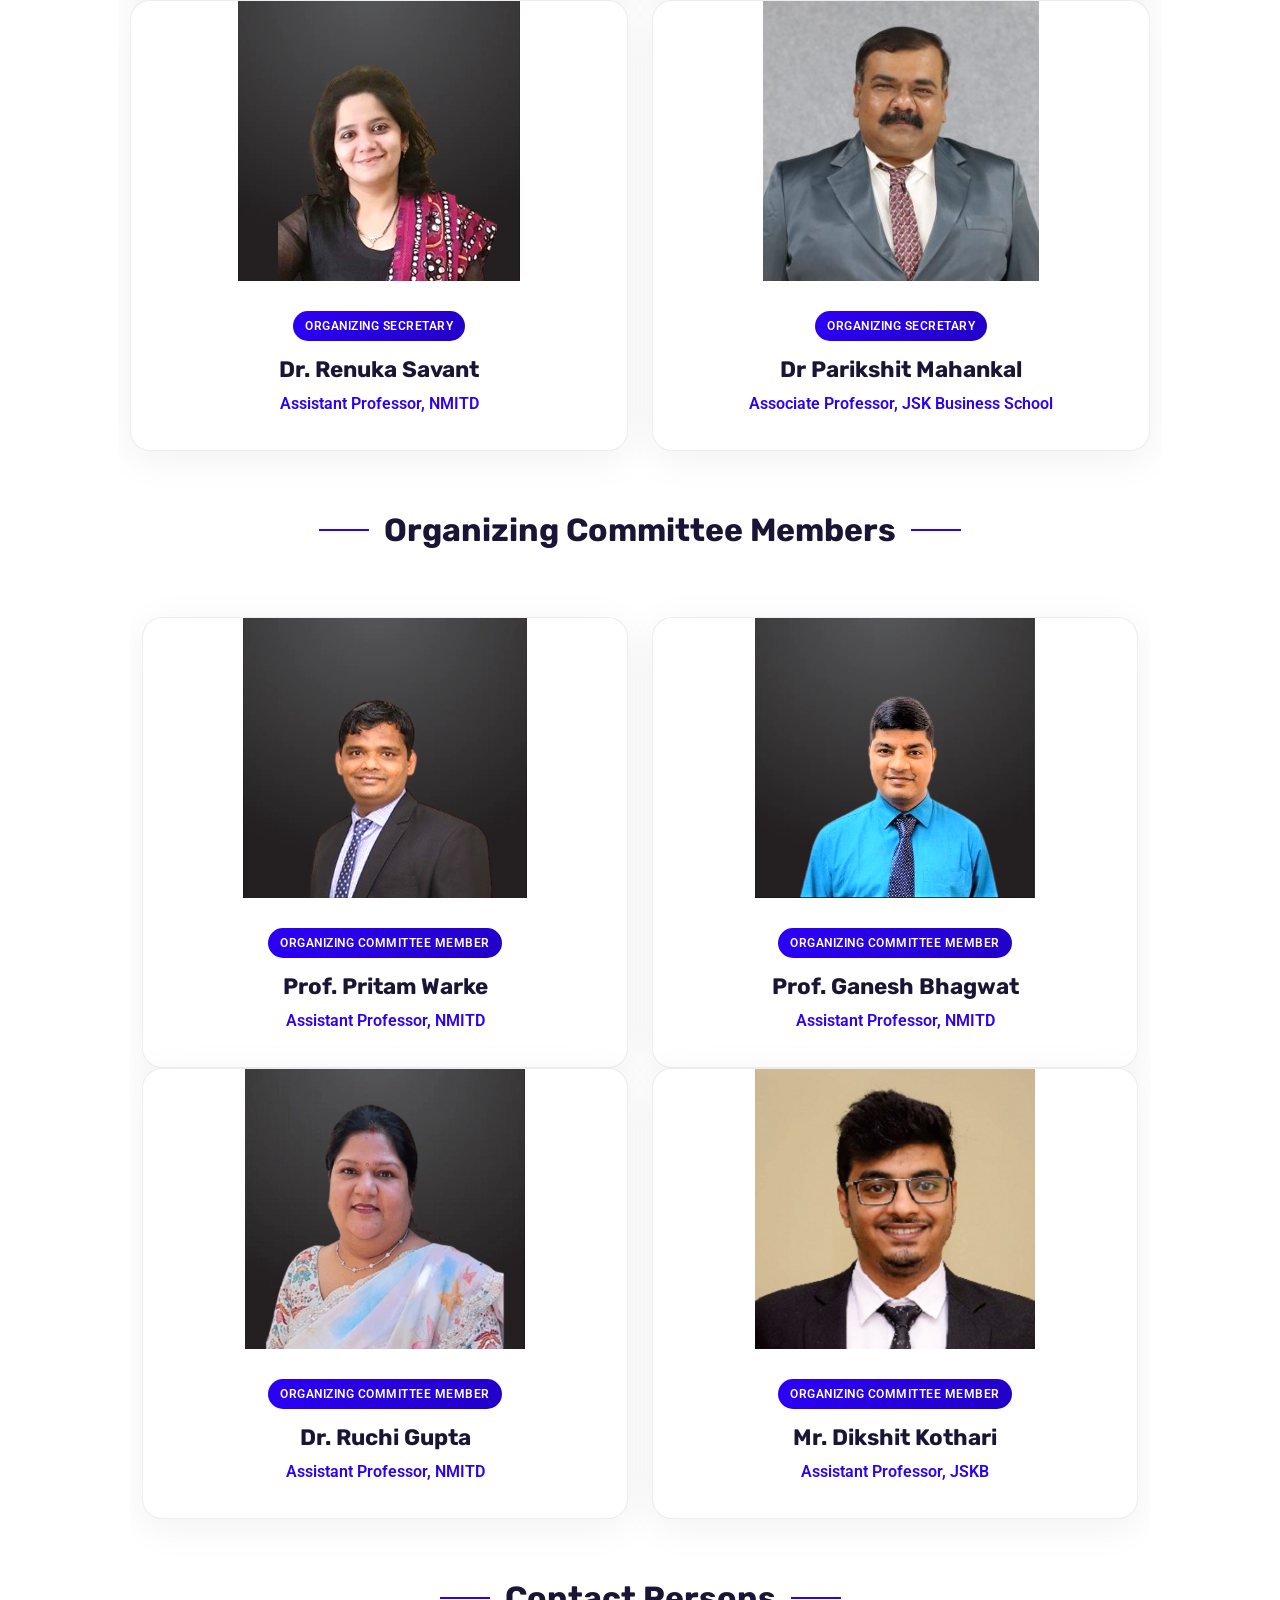
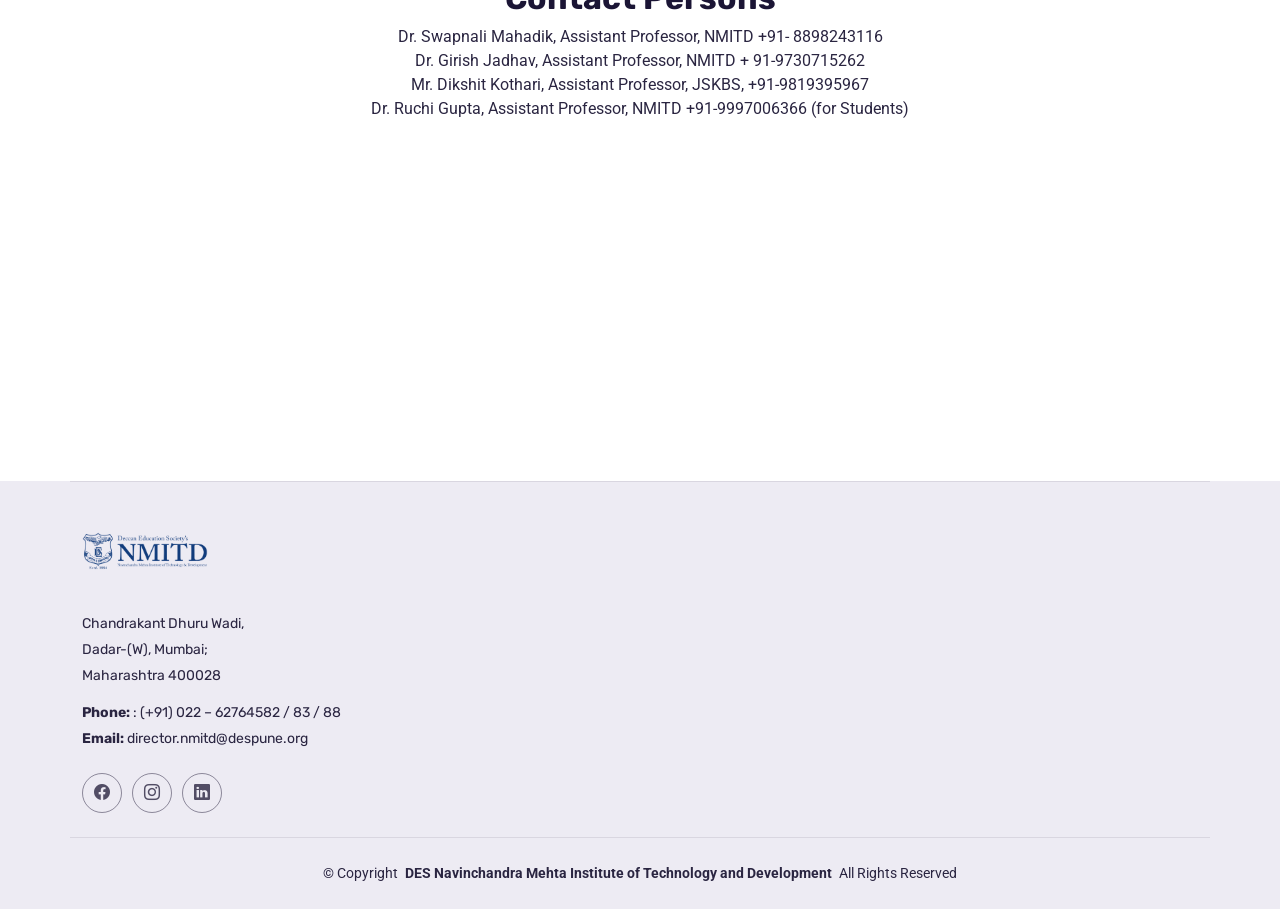
==== commit 40356b05: "Update index.html" ====
--- a/index.html
+++ b/index.html
@@ -8,8 +8,6 @@
   <meta name="description" content="">
   <meta name="keywords" content="">
 
-
-  <link rel="stylesheet" href="https://cdn.jsdelivr.net/npm/bootstrap-icons@1.11.3/font/bootstrap-icons.min.css"> 
   <!-- Favicons -->
   <link href="favicon.png" rel="icon">
   <!-- Fonts -->
@@ -26,6 +24,8 @@
 
   <!-- Main CSS File -->
   <link href="/main.css" rel="stylesheet">
+
+  <link rel="stylesheet" href="https://cdn.jsdelivr.net/npm/bootstrap-icons@1.11.3/font/bootstrap-icons.min.css">
 </head>
 
 <body class="index-page">
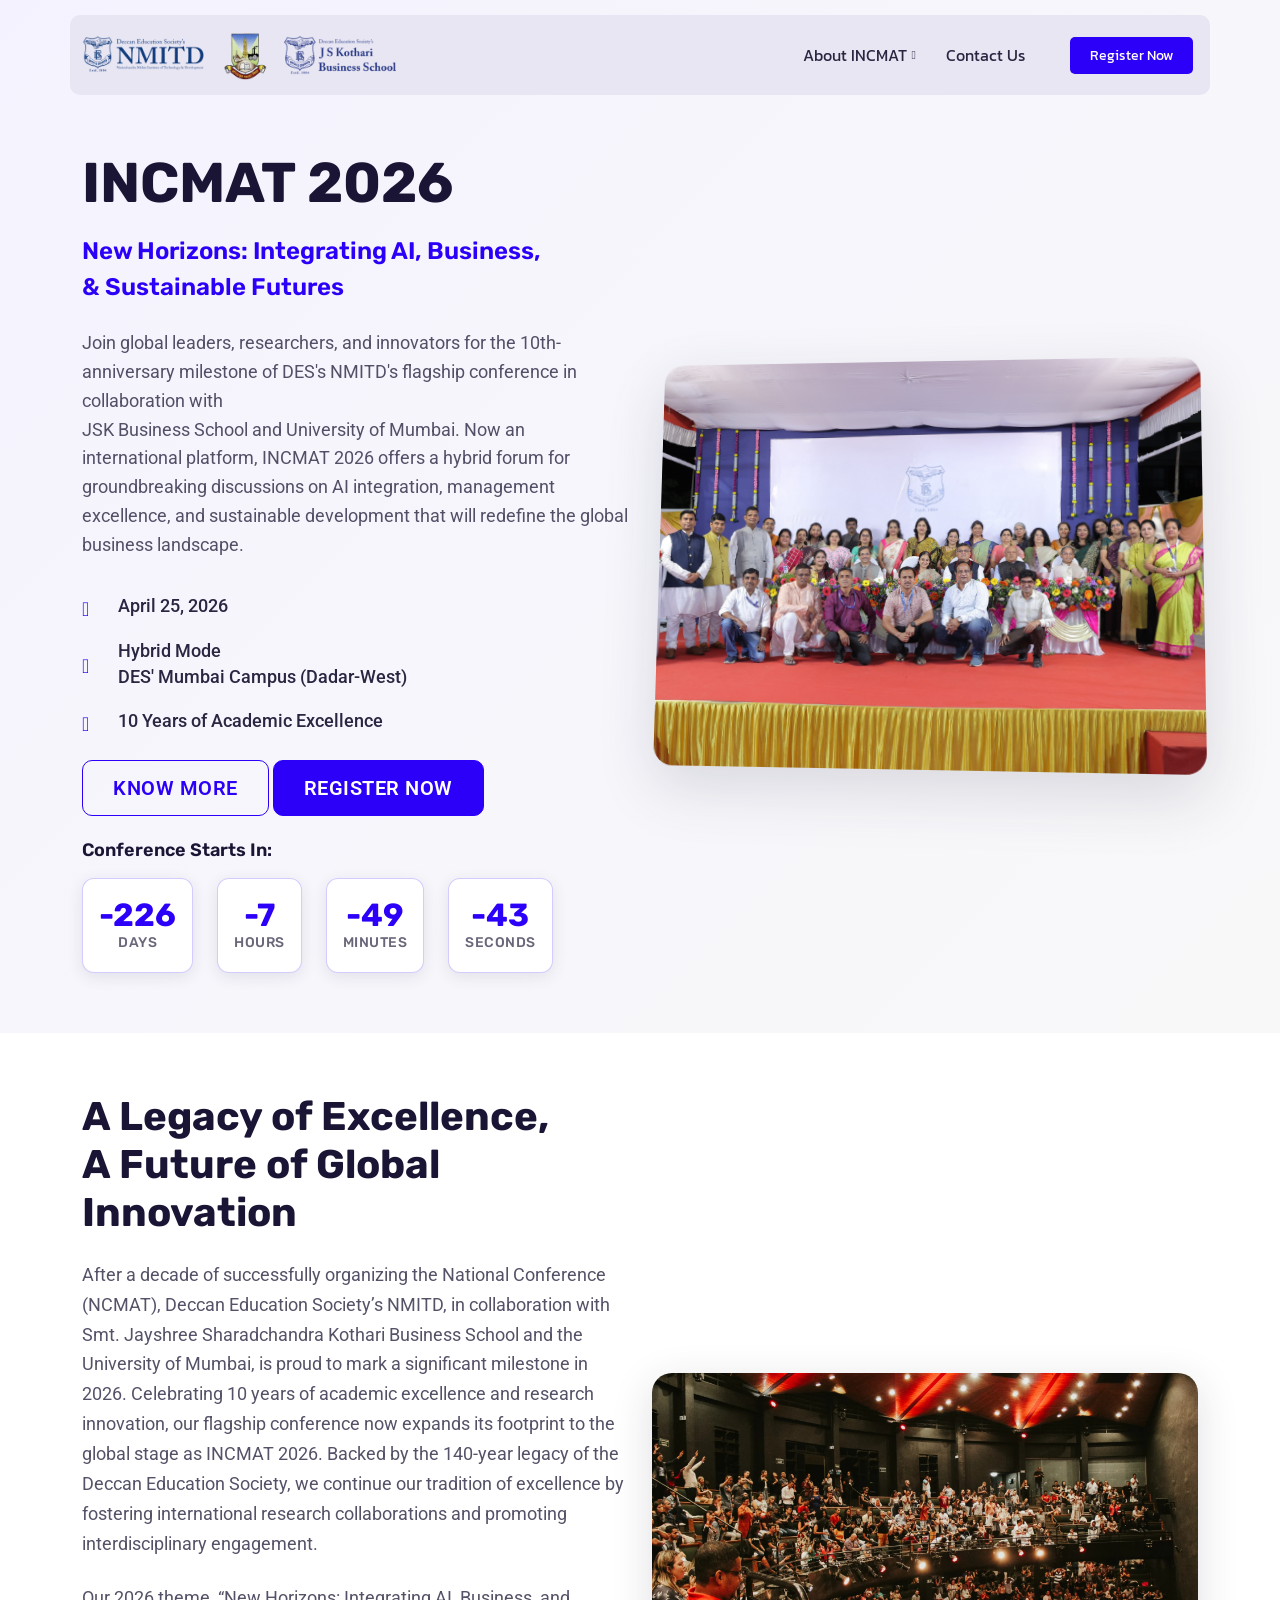
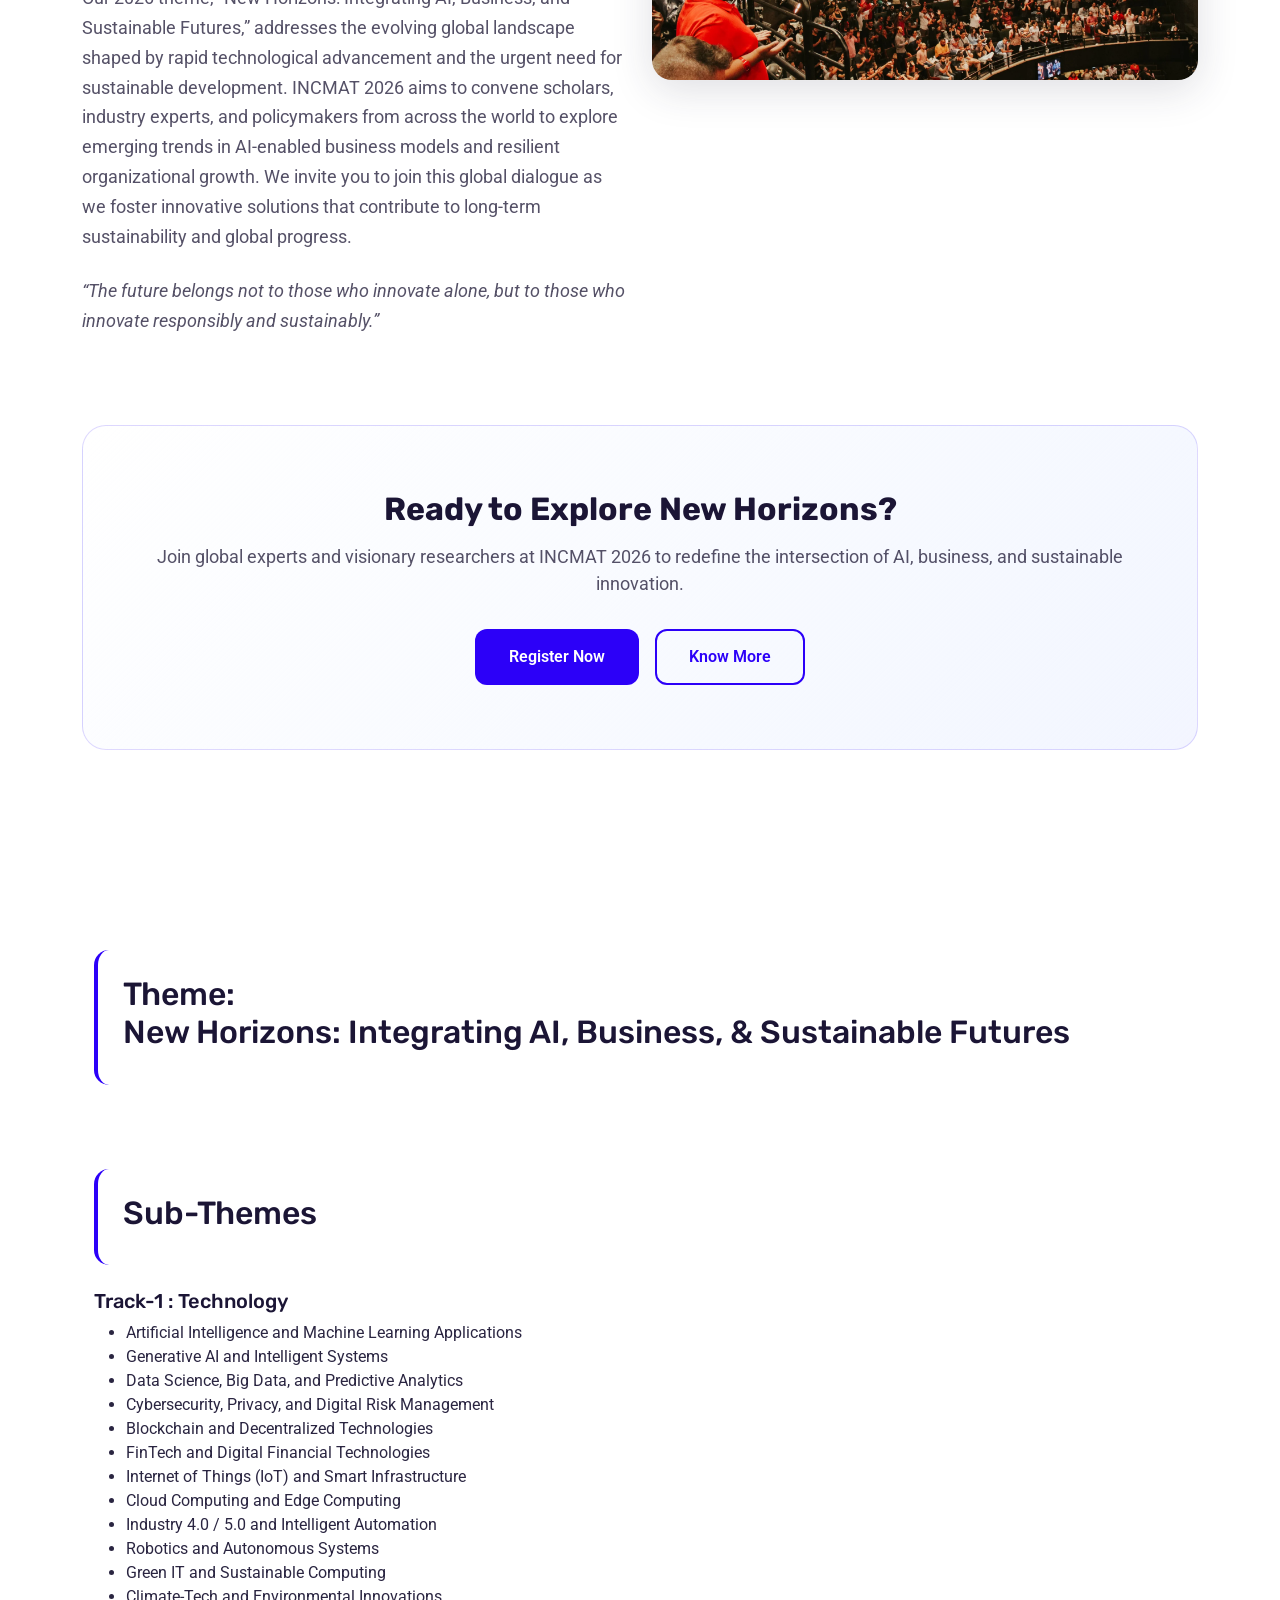
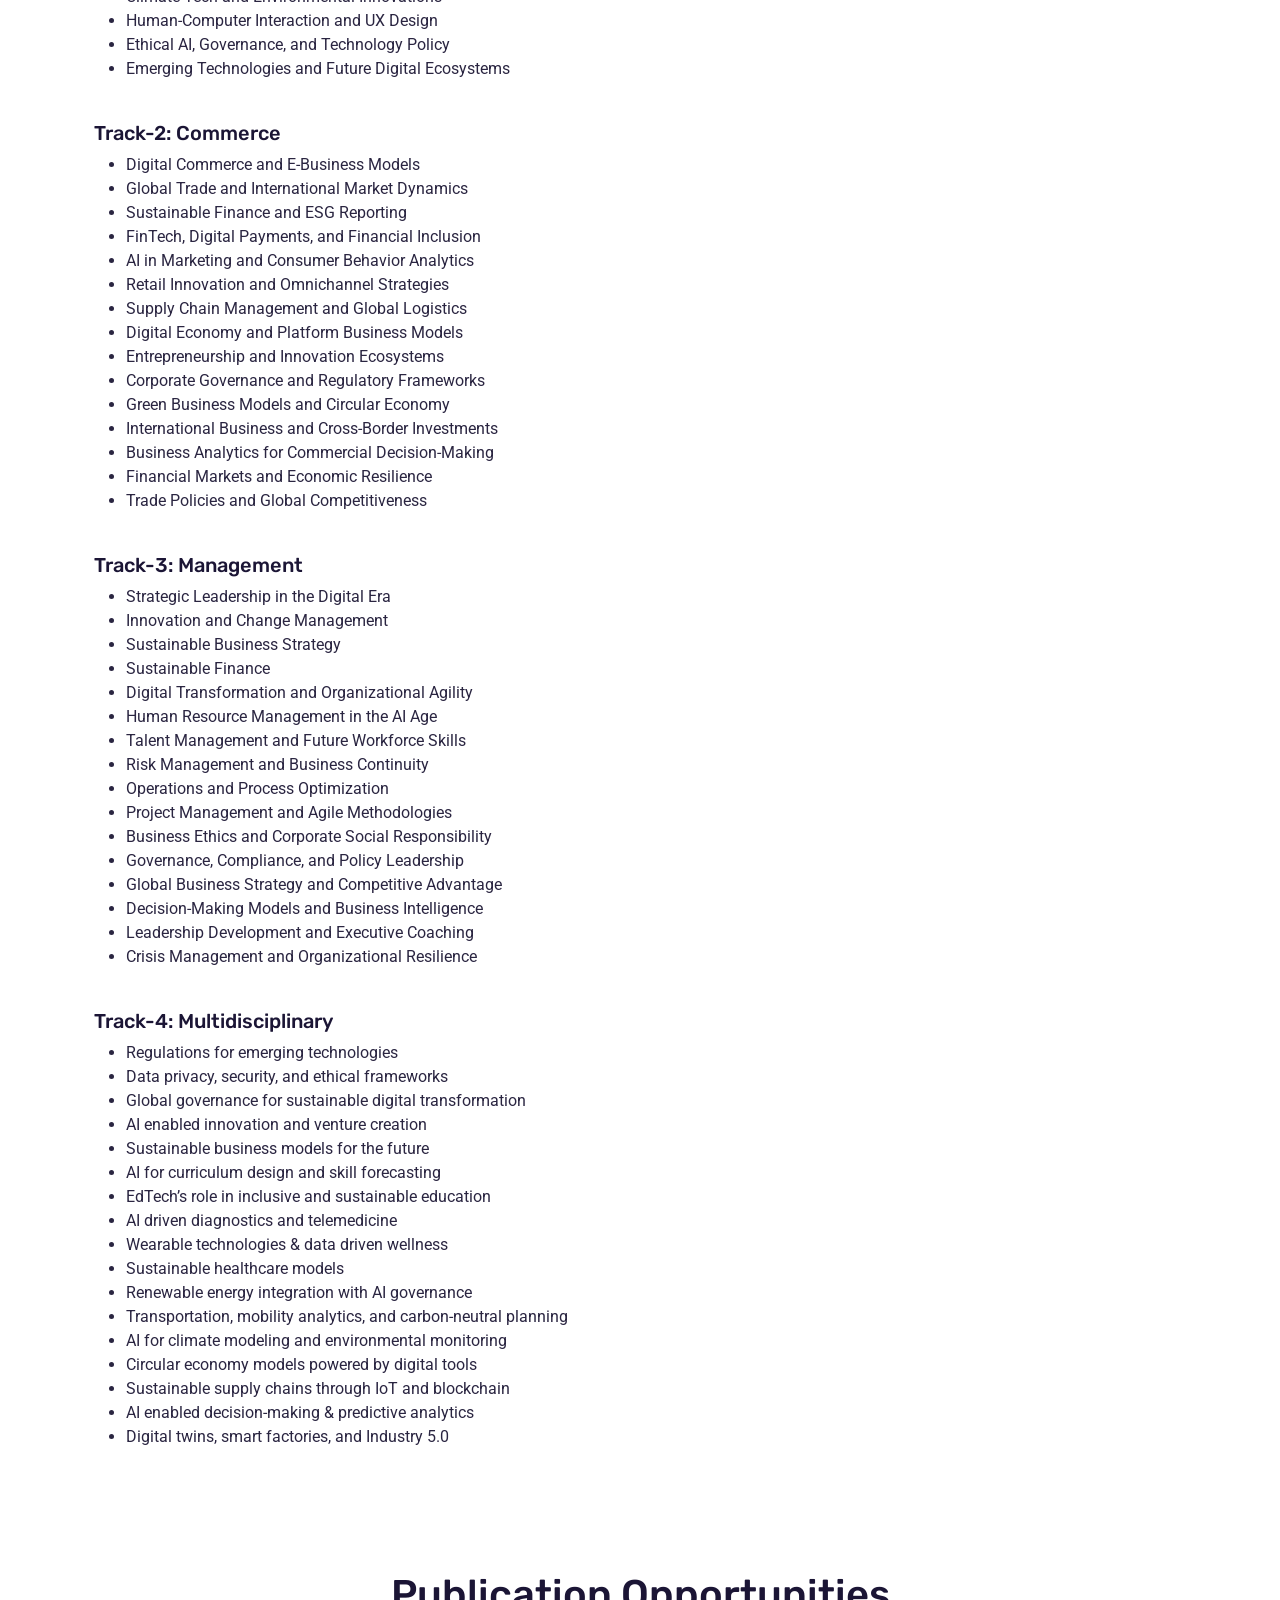
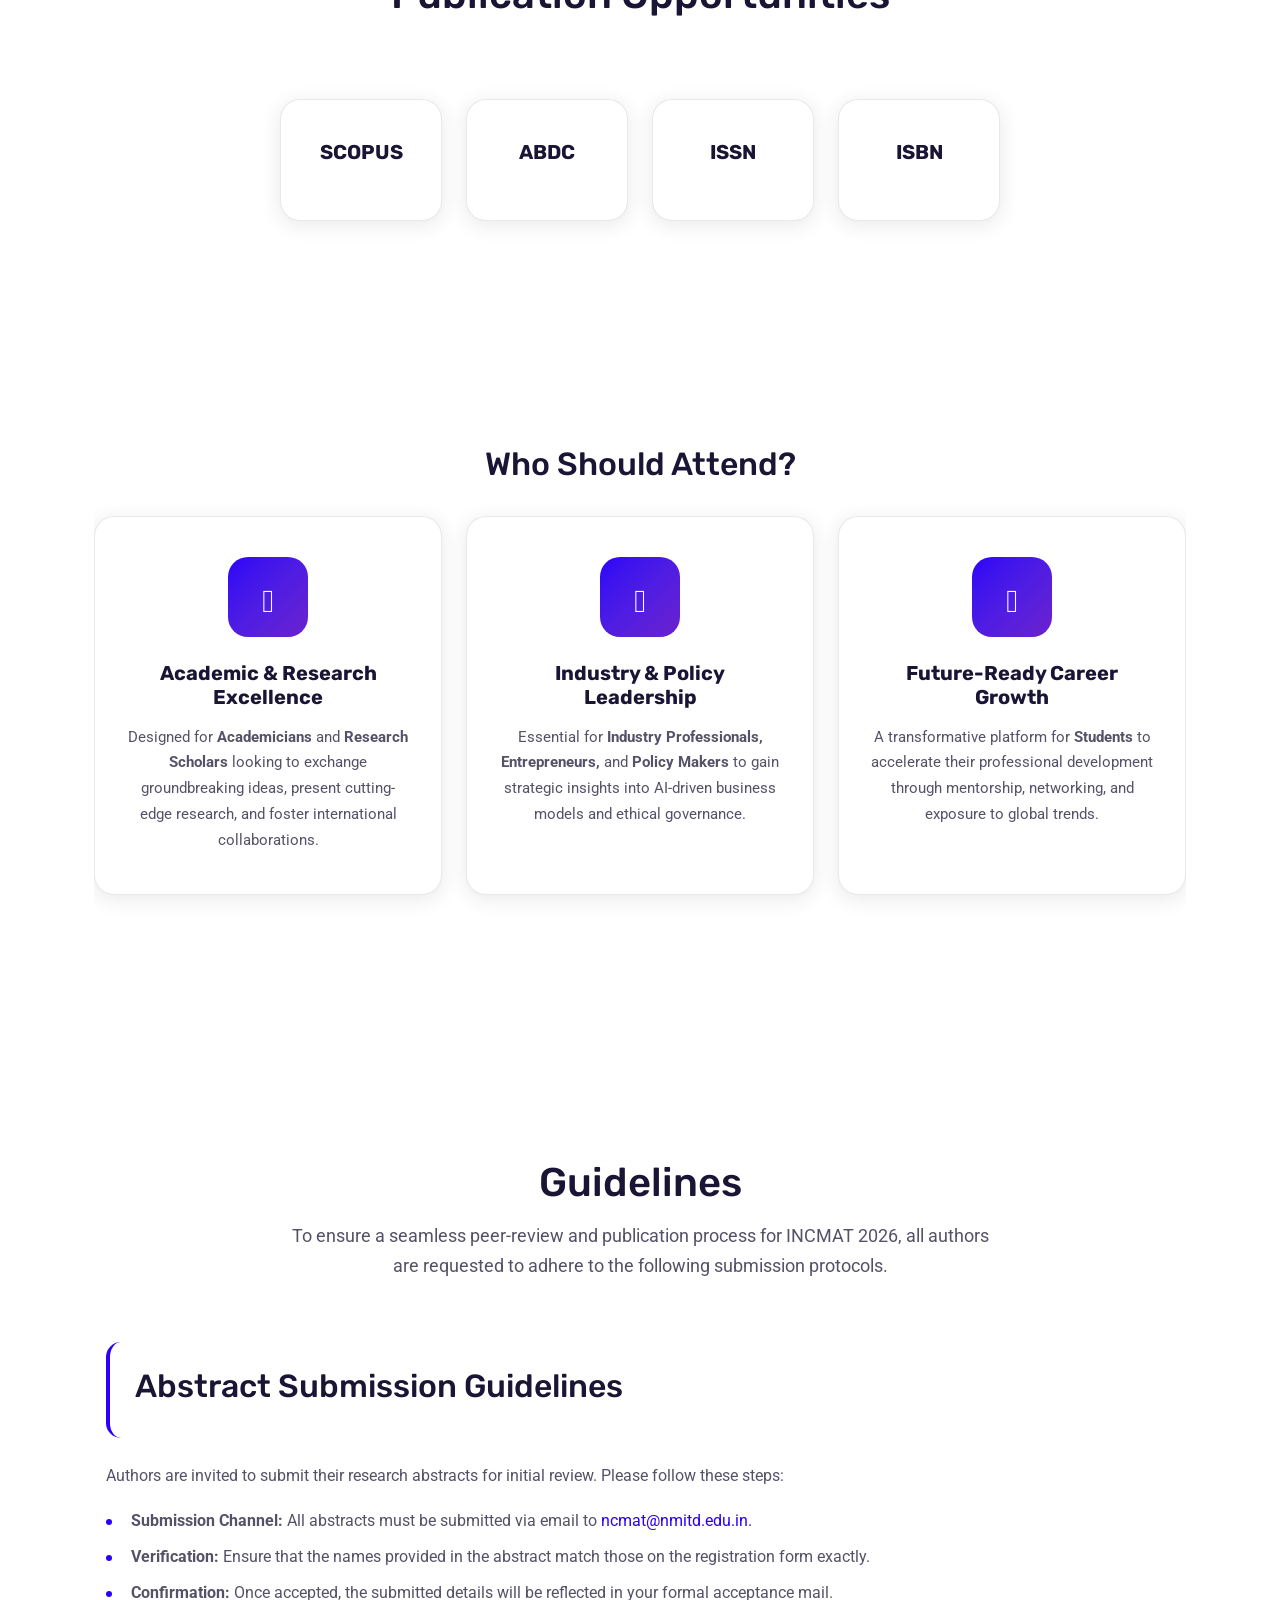
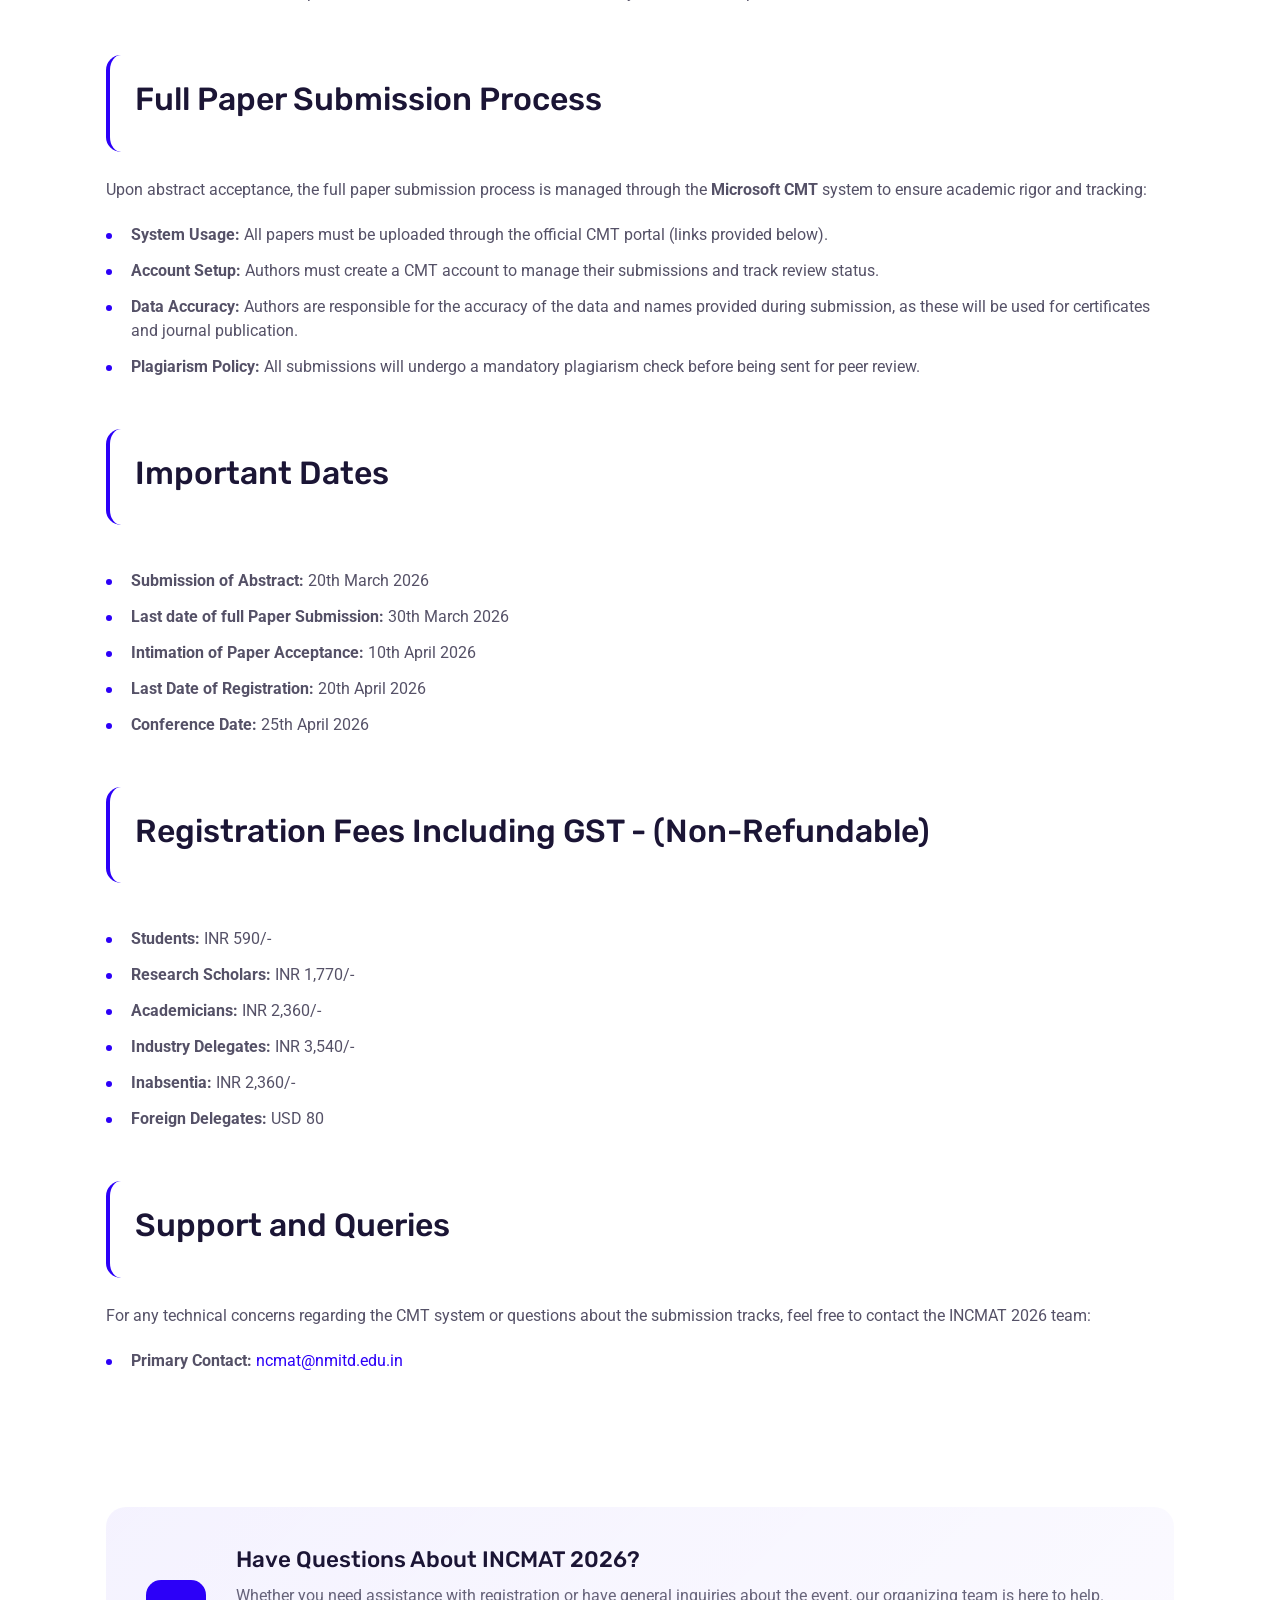
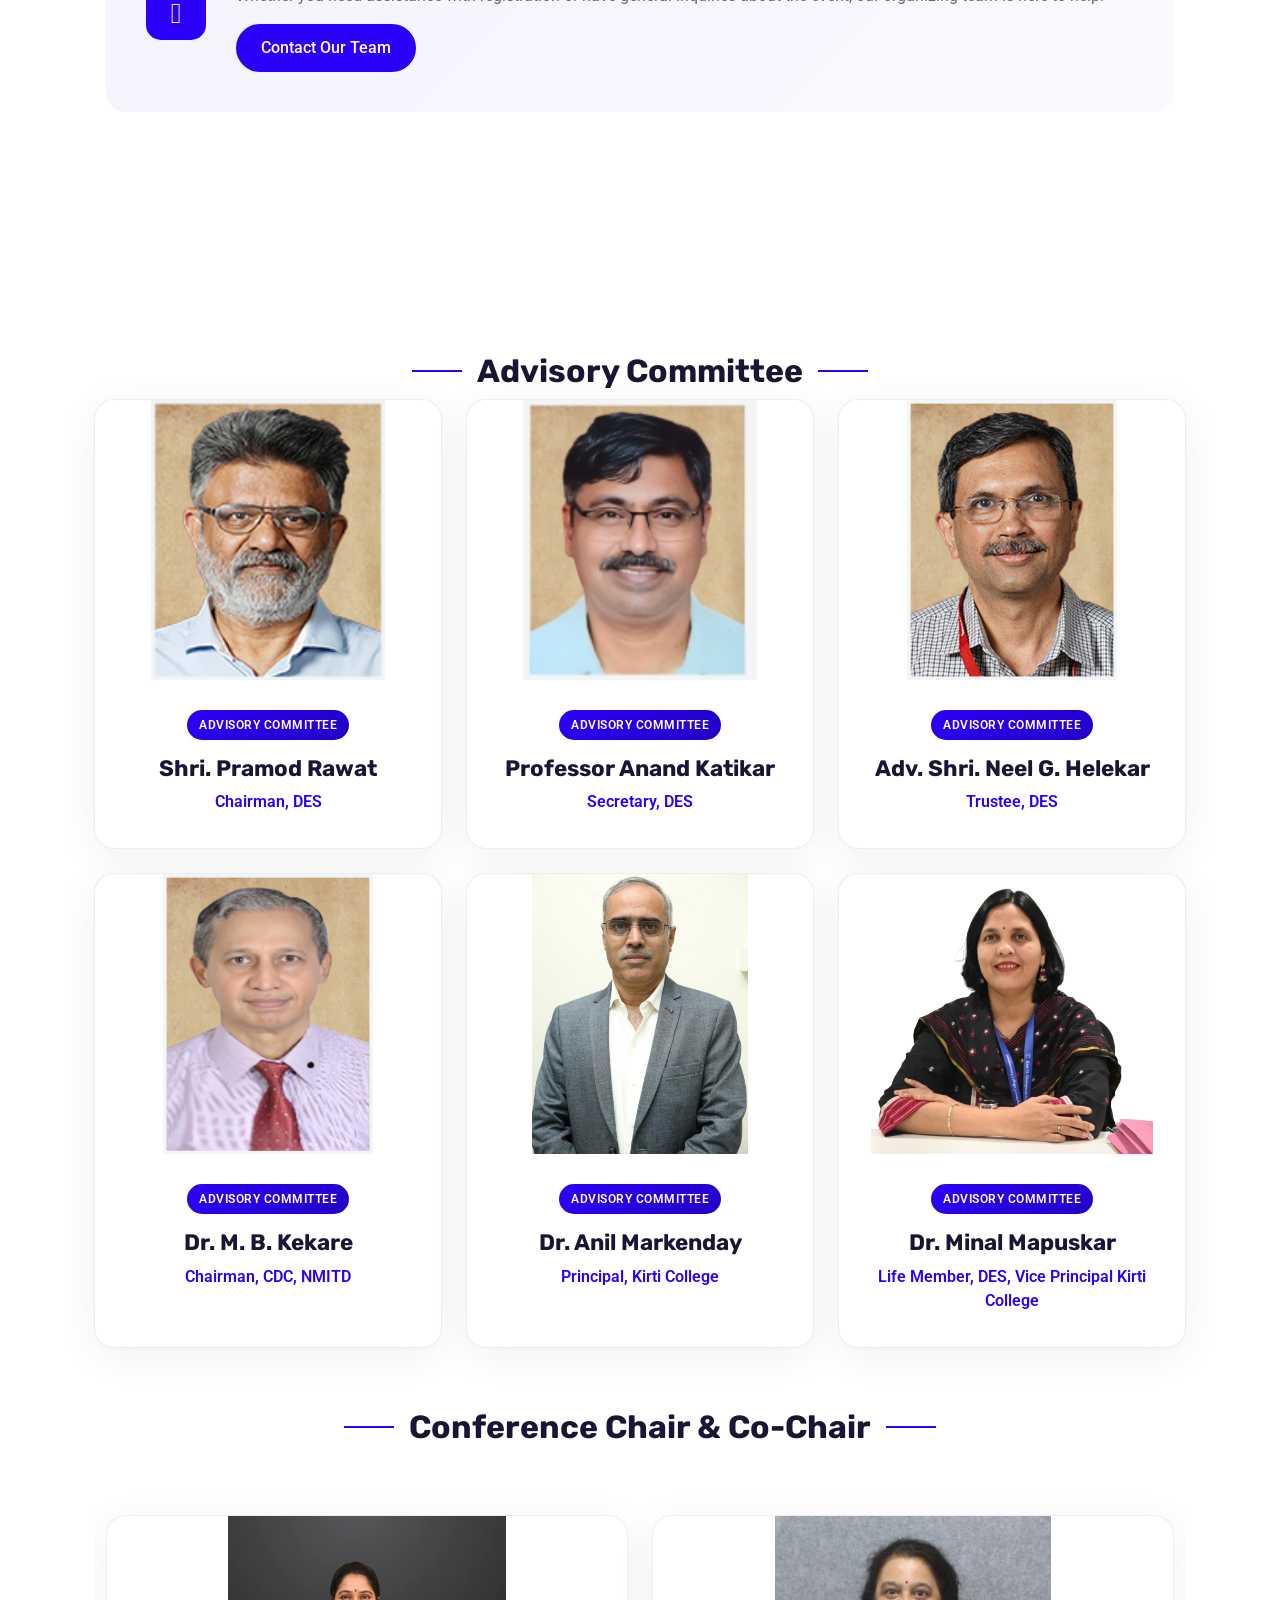
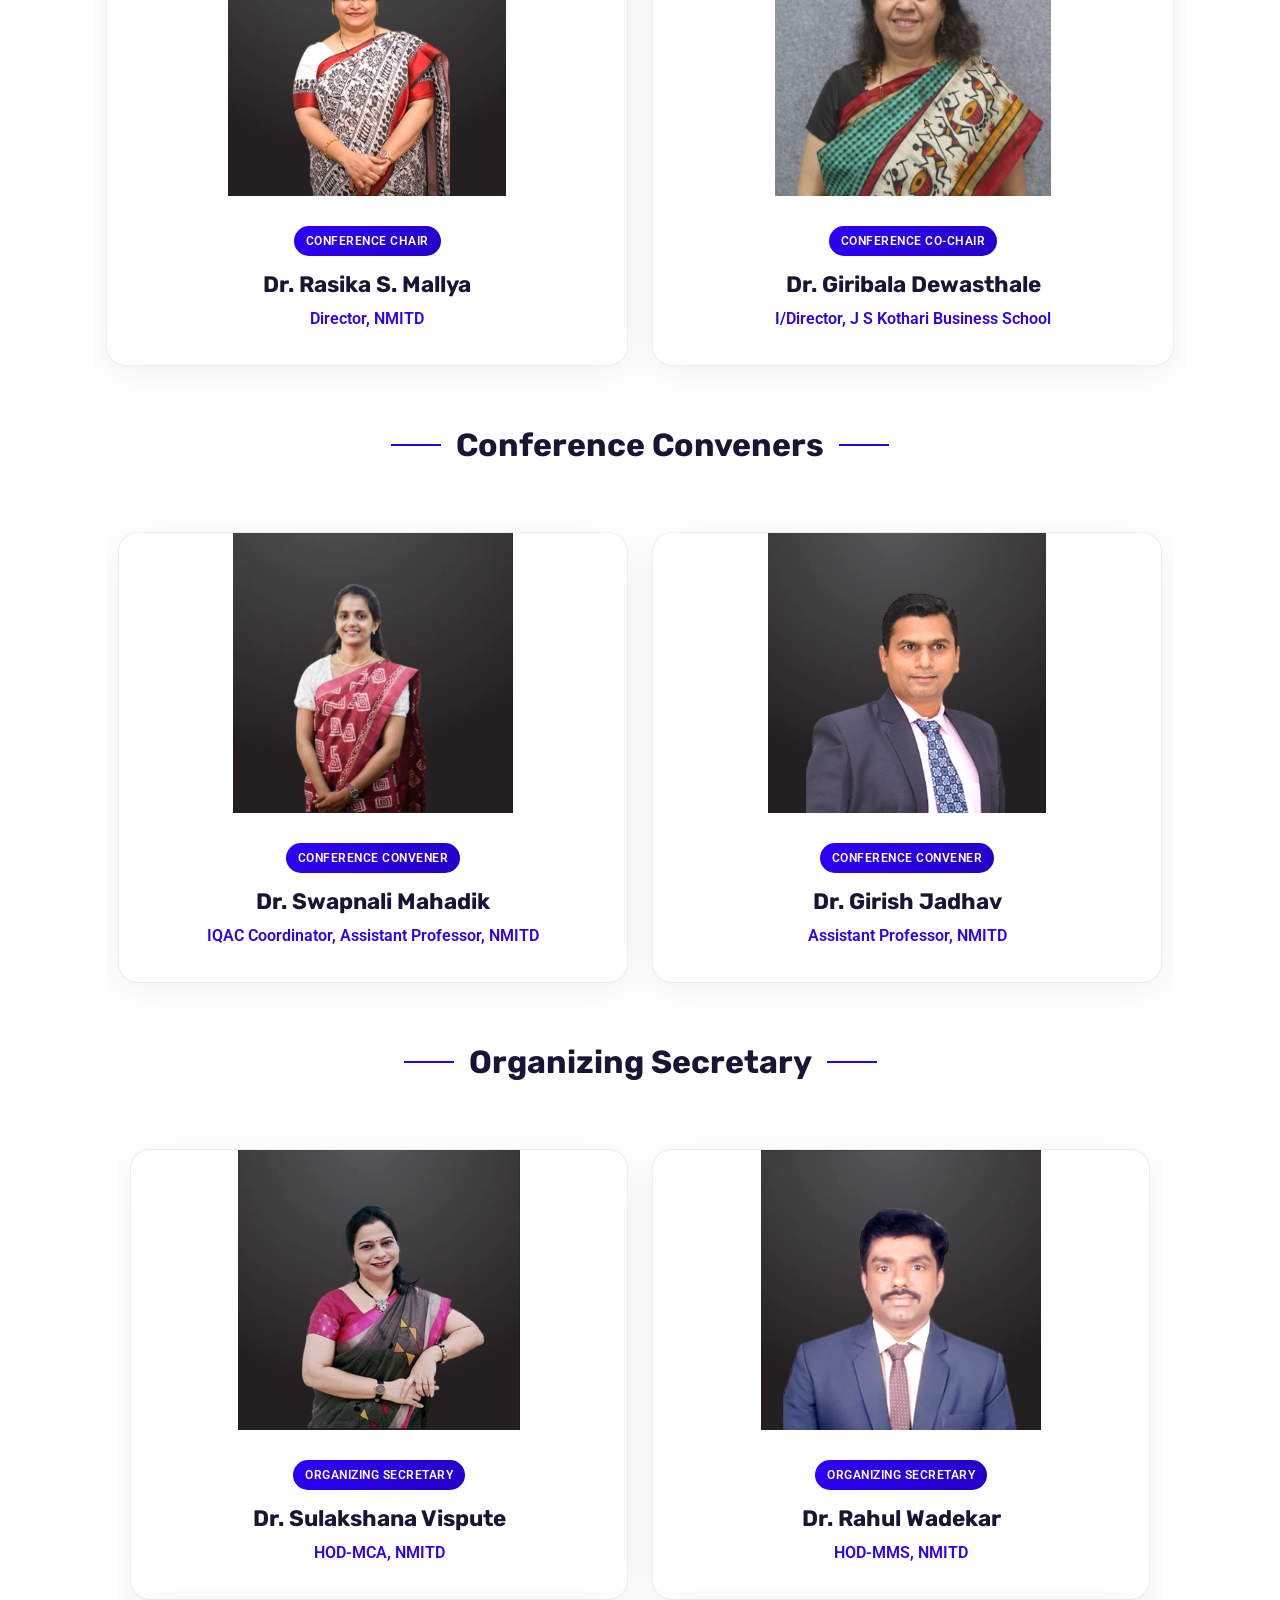
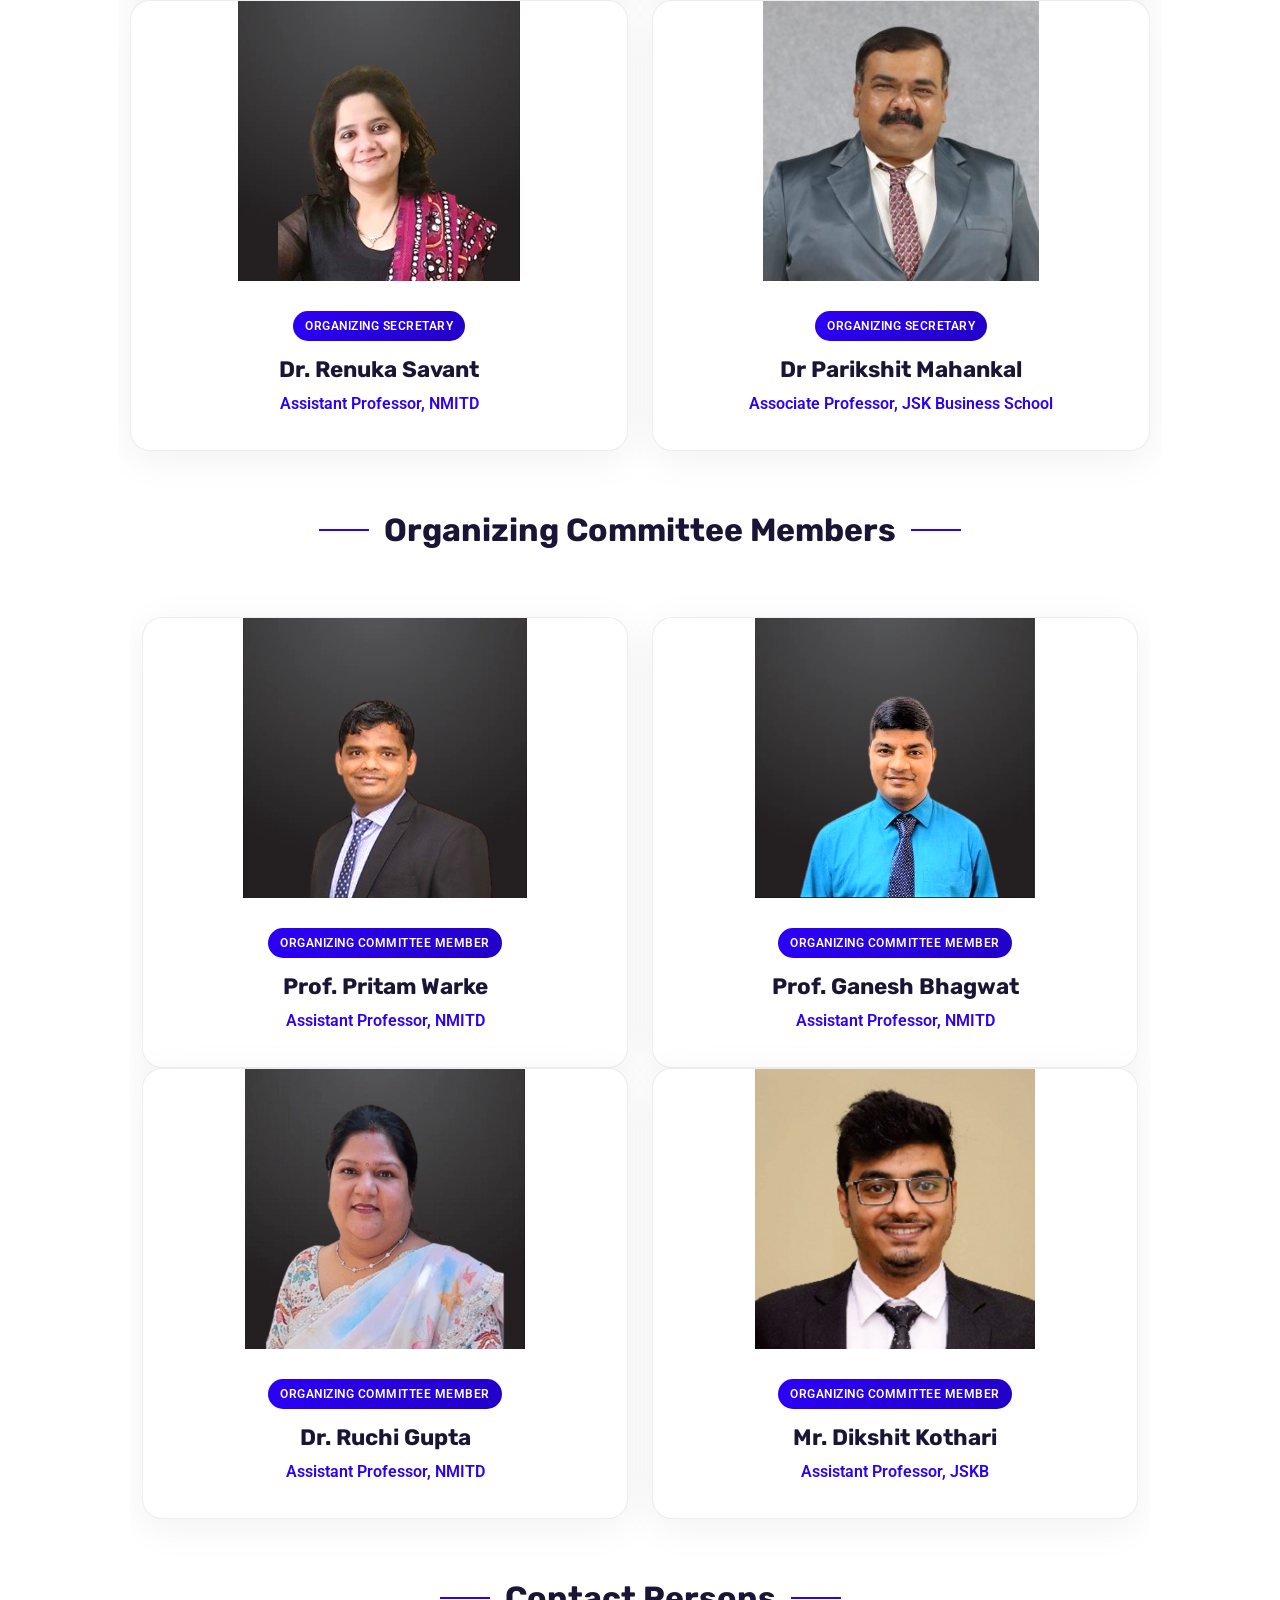
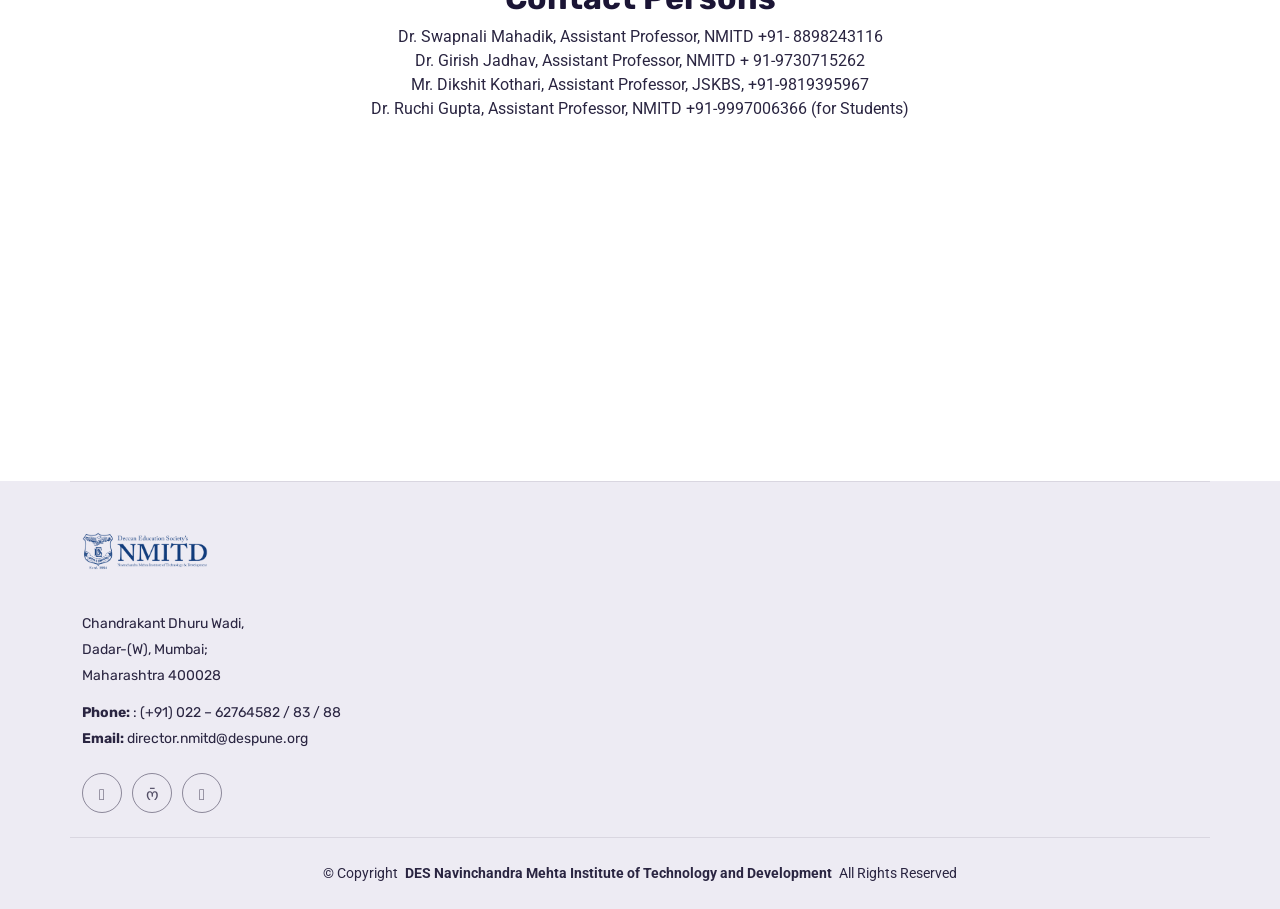
==== commit 1d4c5e55: "Update index.html" ====
--- a/index.html
+++ b/index.html
@@ -24,8 +24,6 @@
 
   <!-- Main CSS File -->
   <link href="/main.css" rel="stylesheet">
-
-  <link rel="stylesheet" href="https://cdn.jsdelivr.net/npm/bootstrap-icons@1.11.3/font/bootstrap-icons.min.css">
 </head>
 
 <body class="index-page">
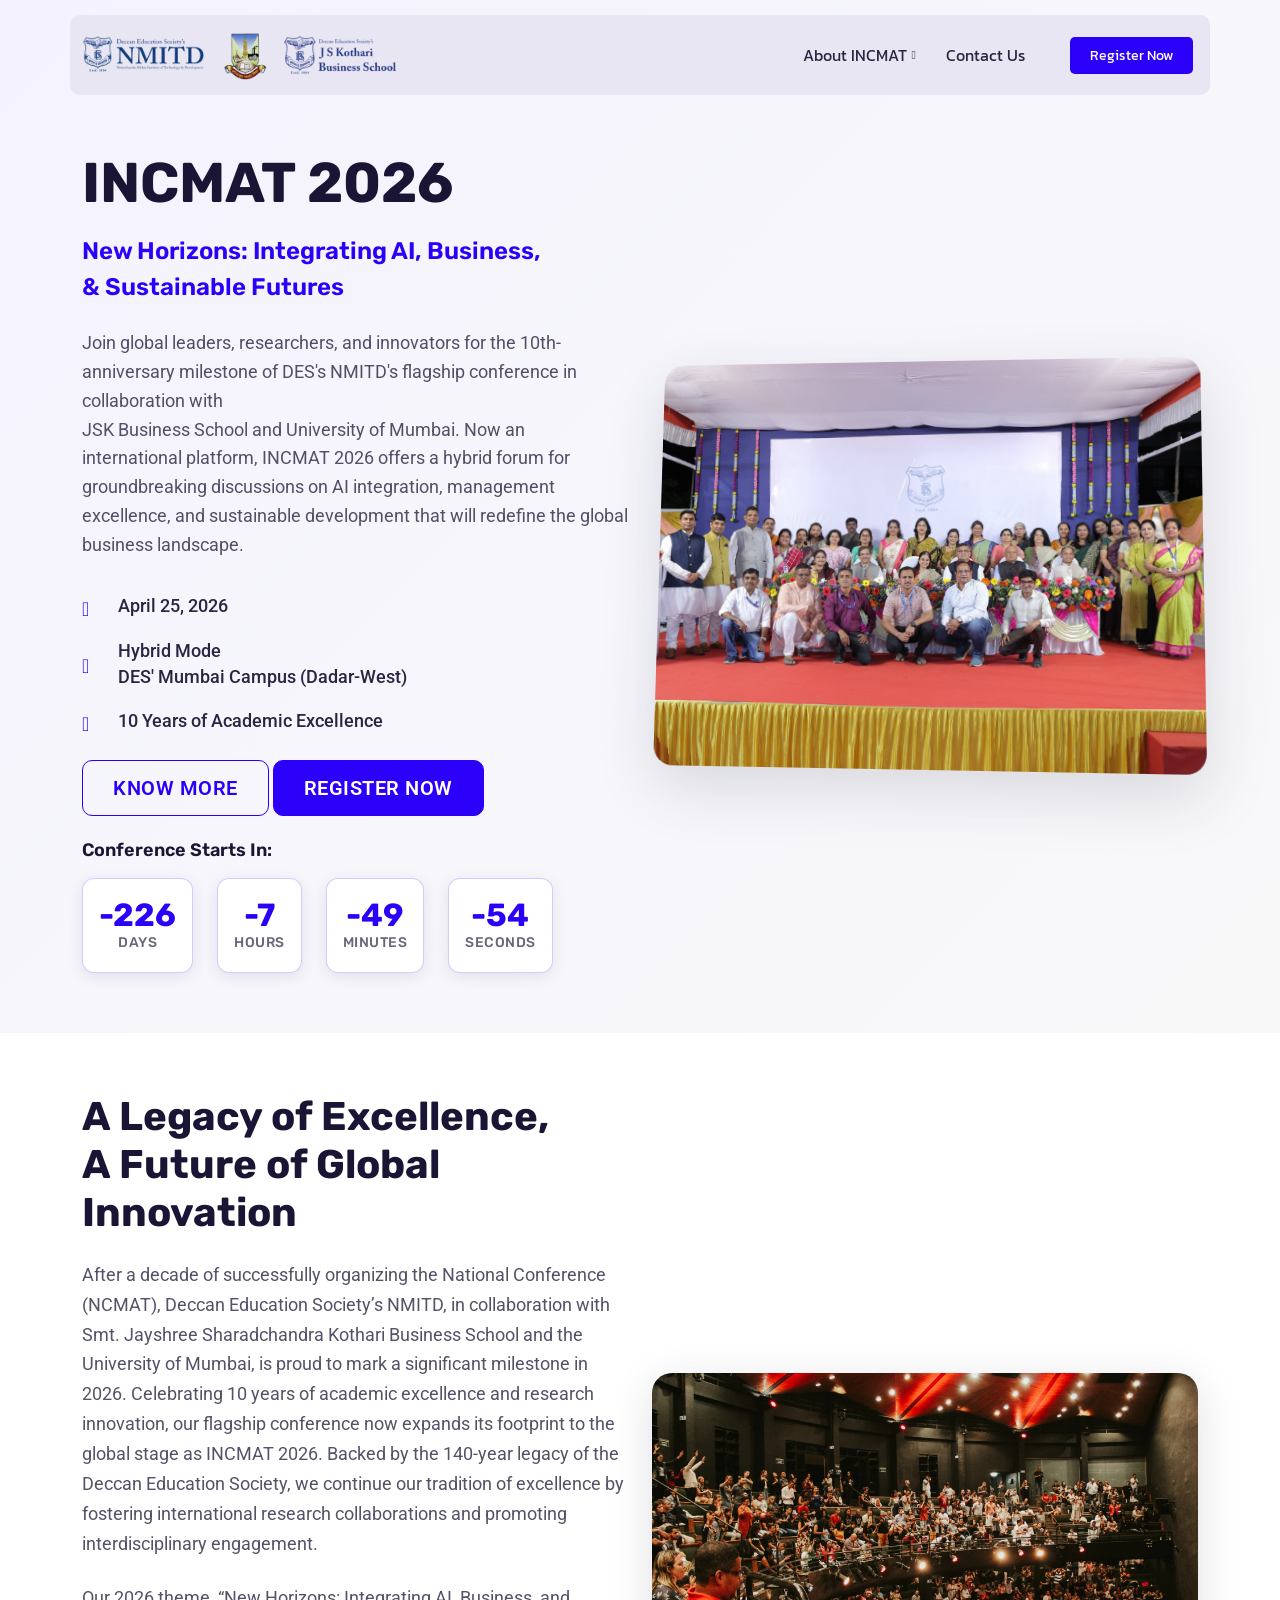
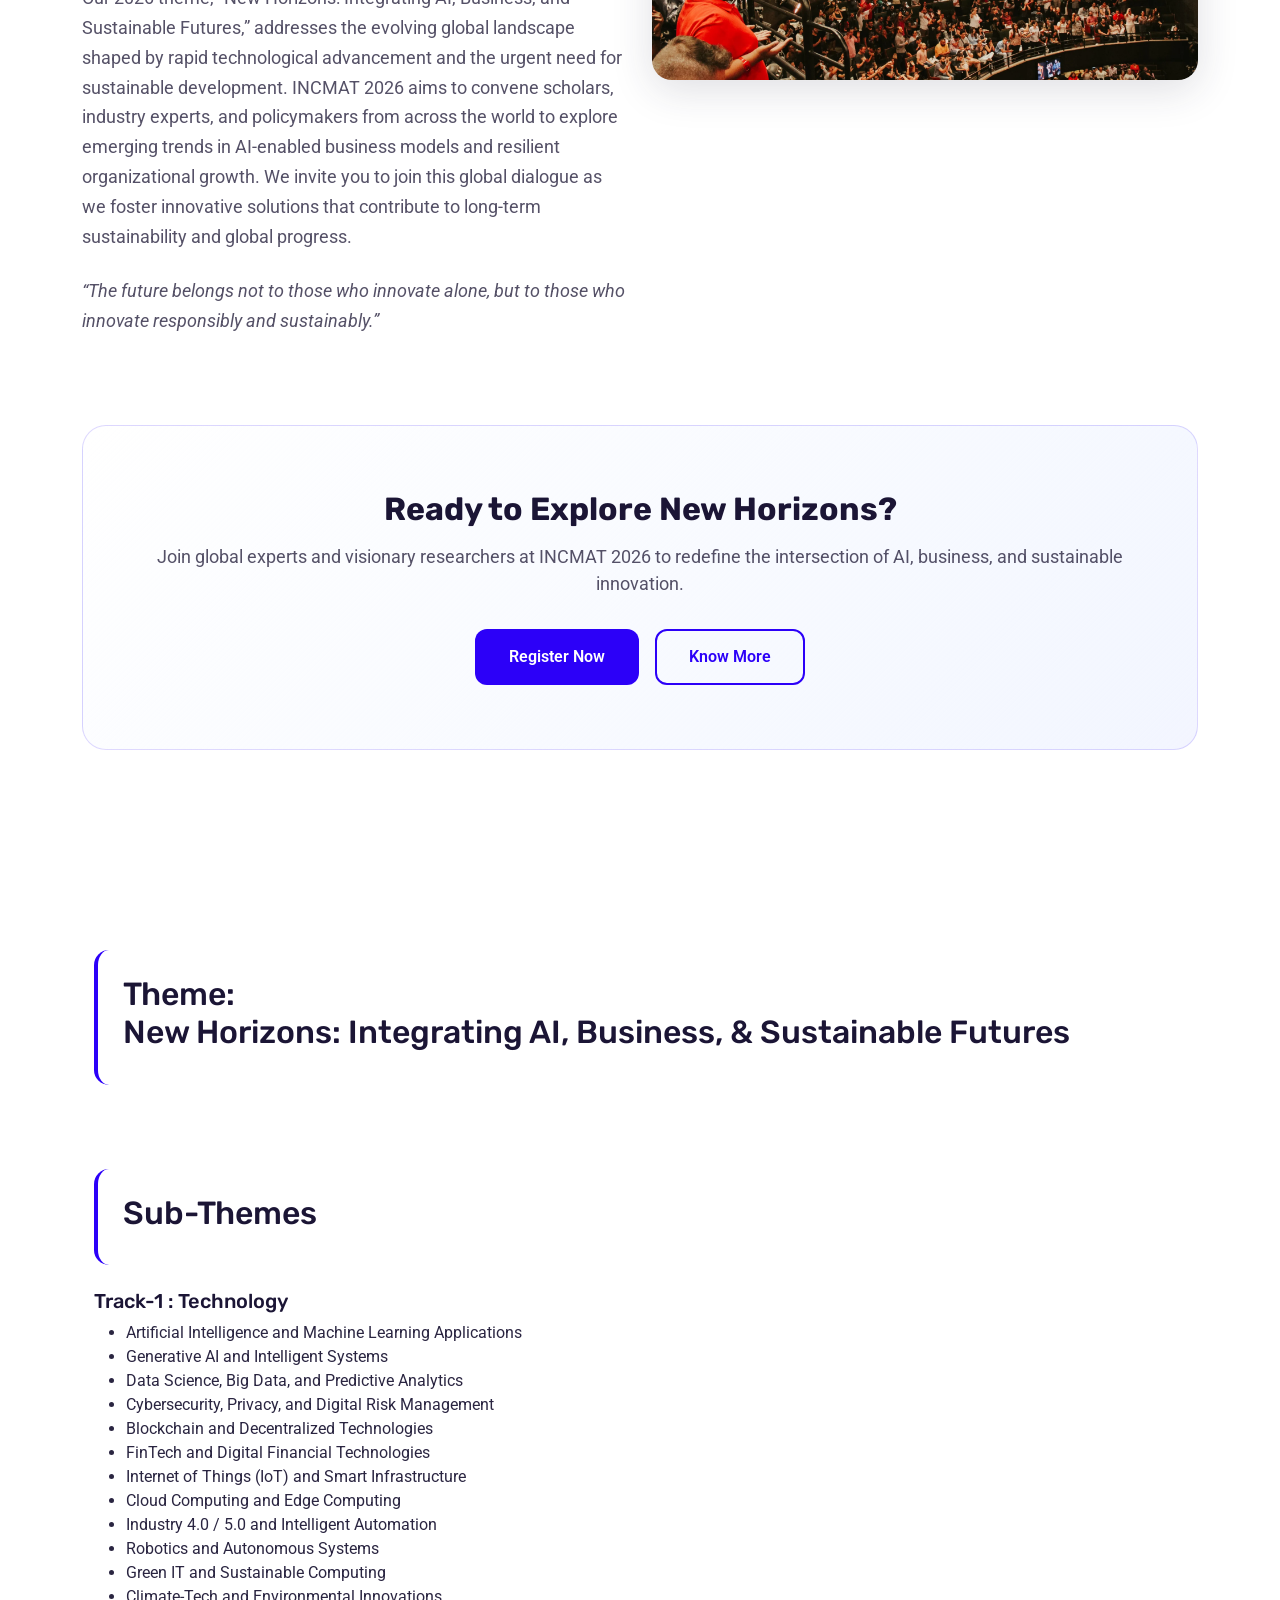
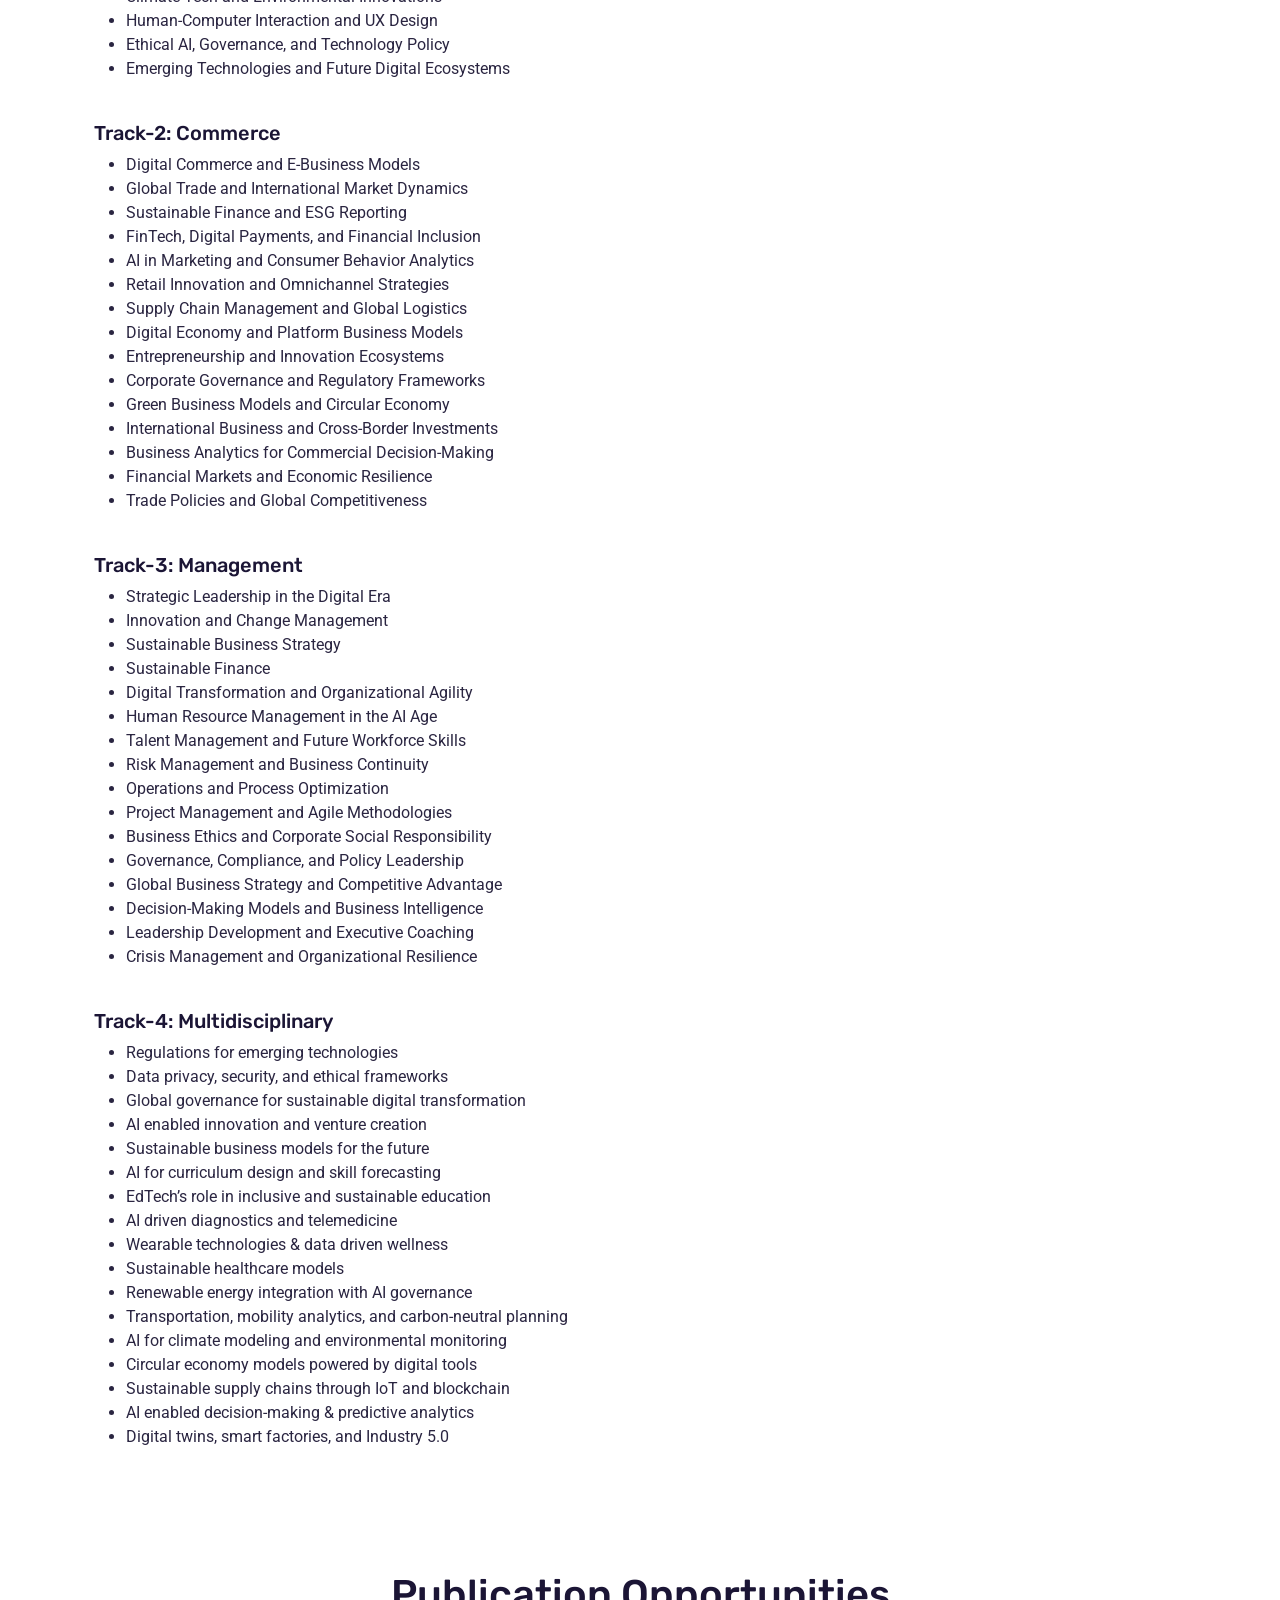
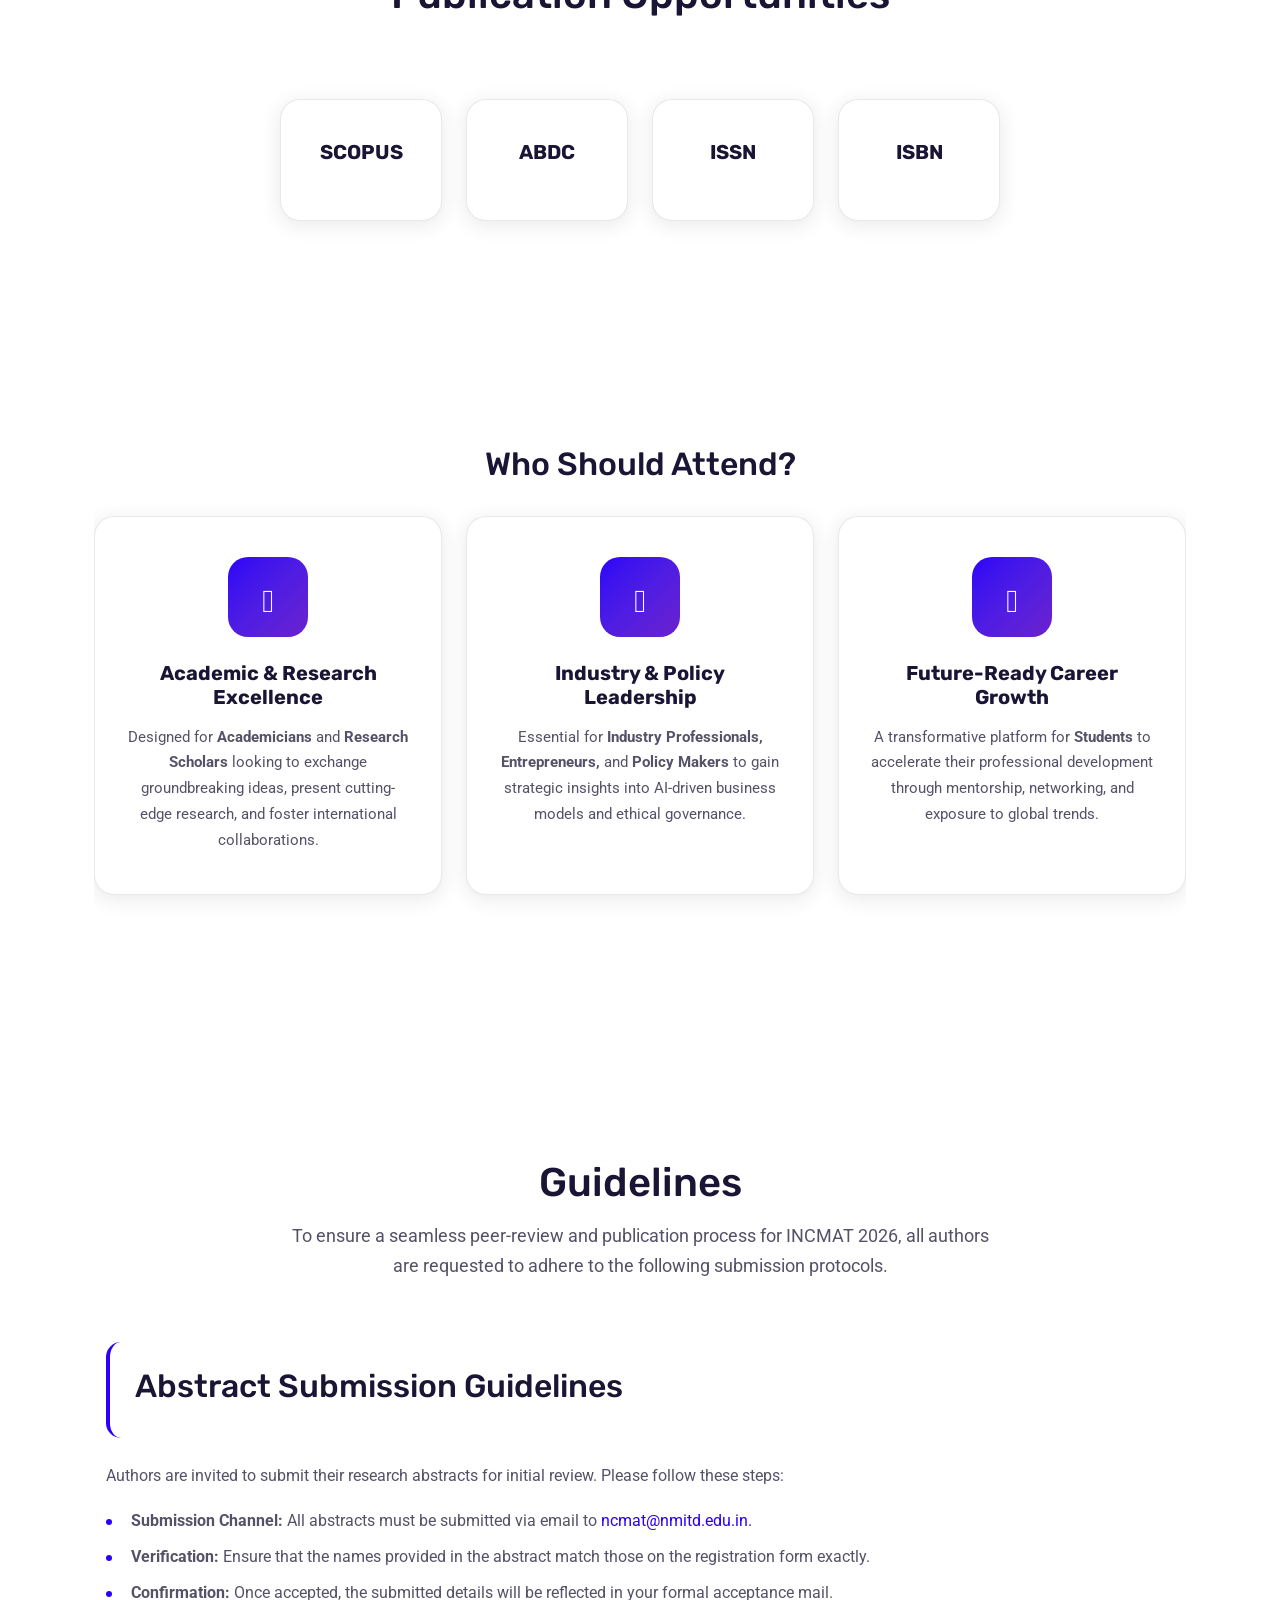
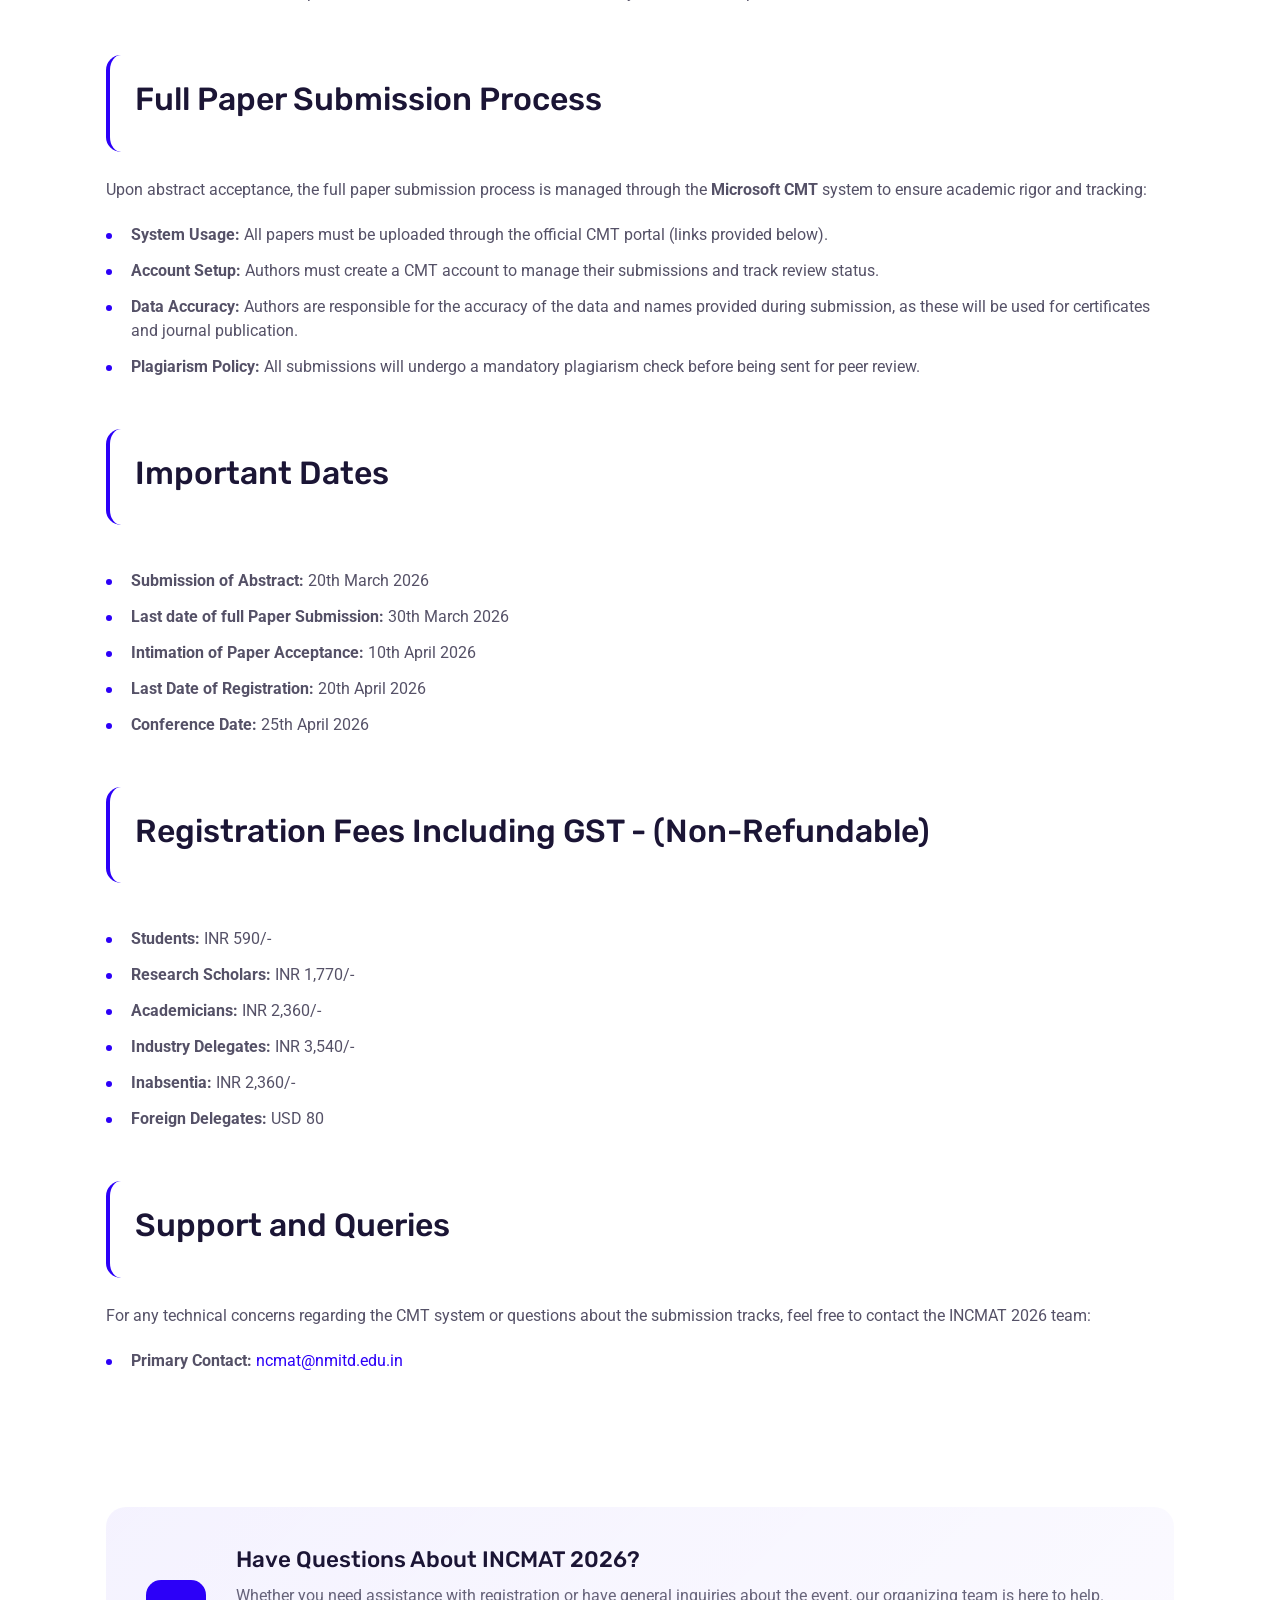
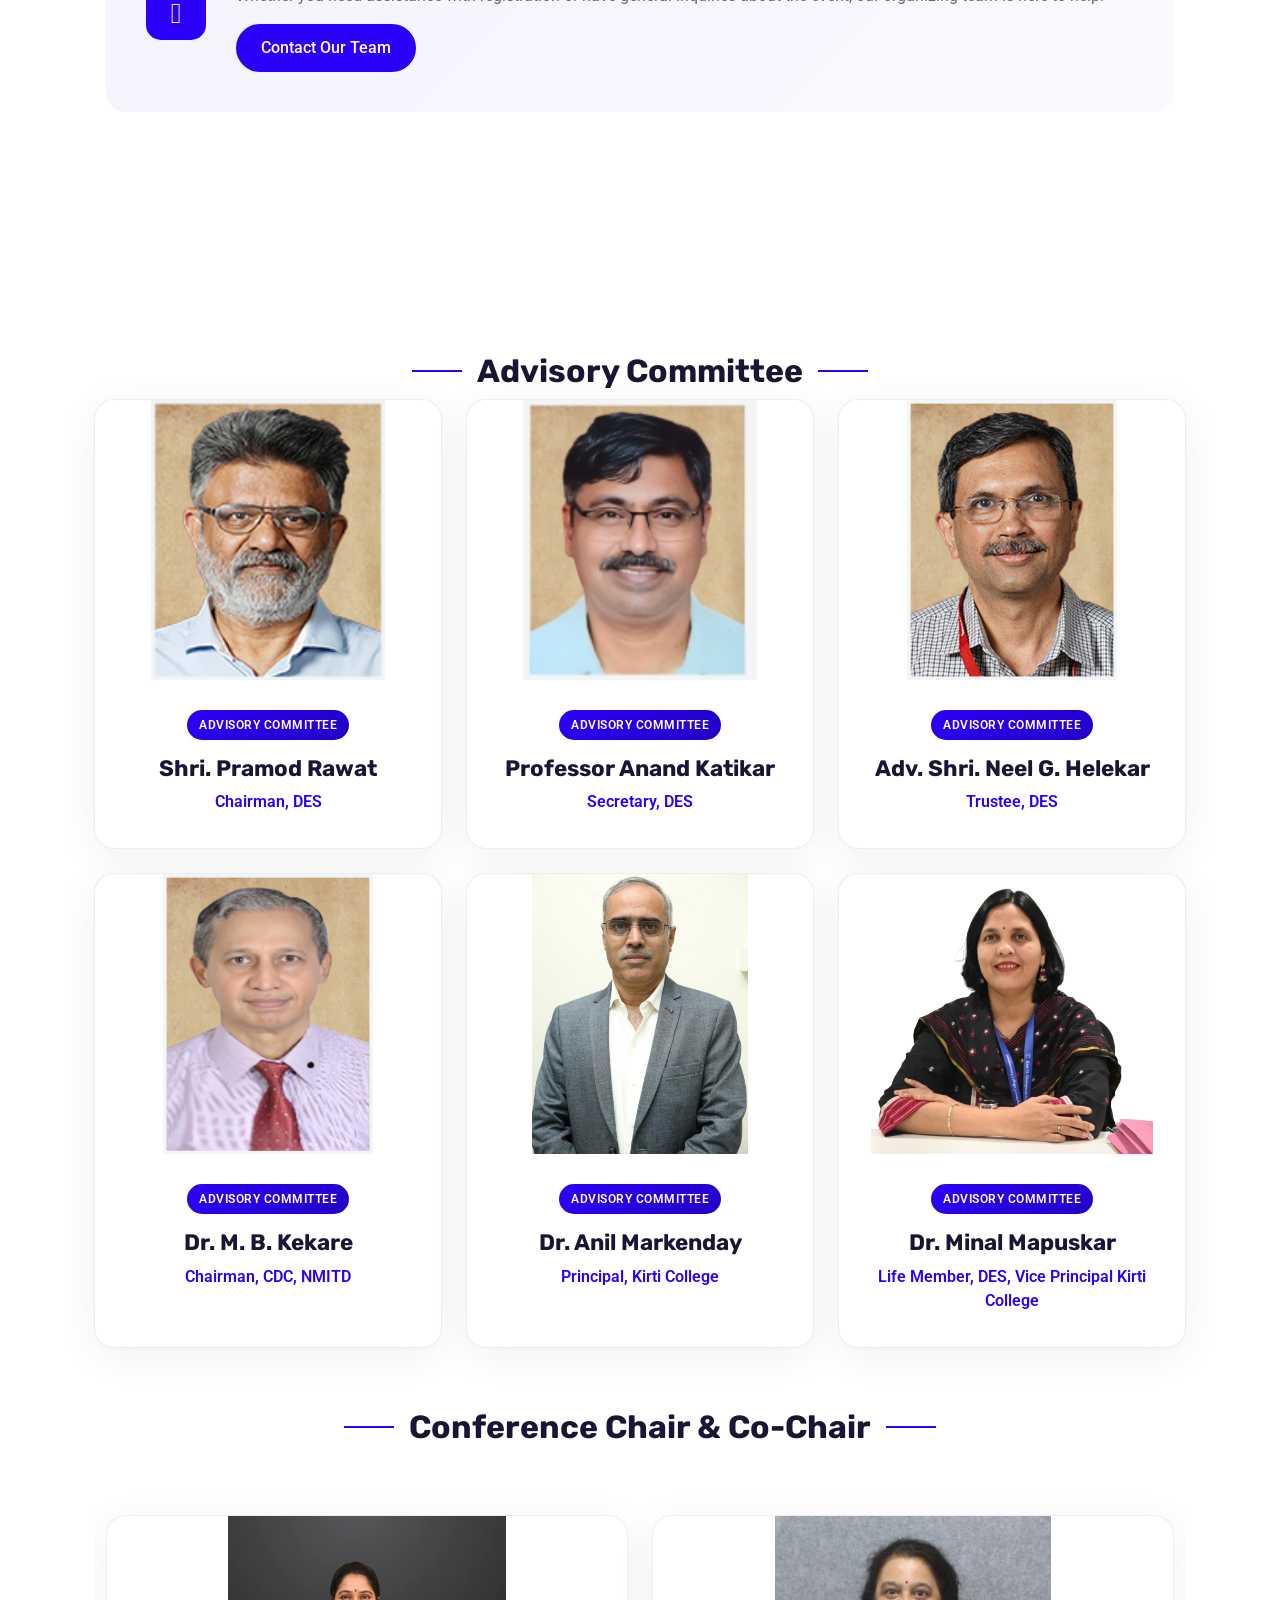
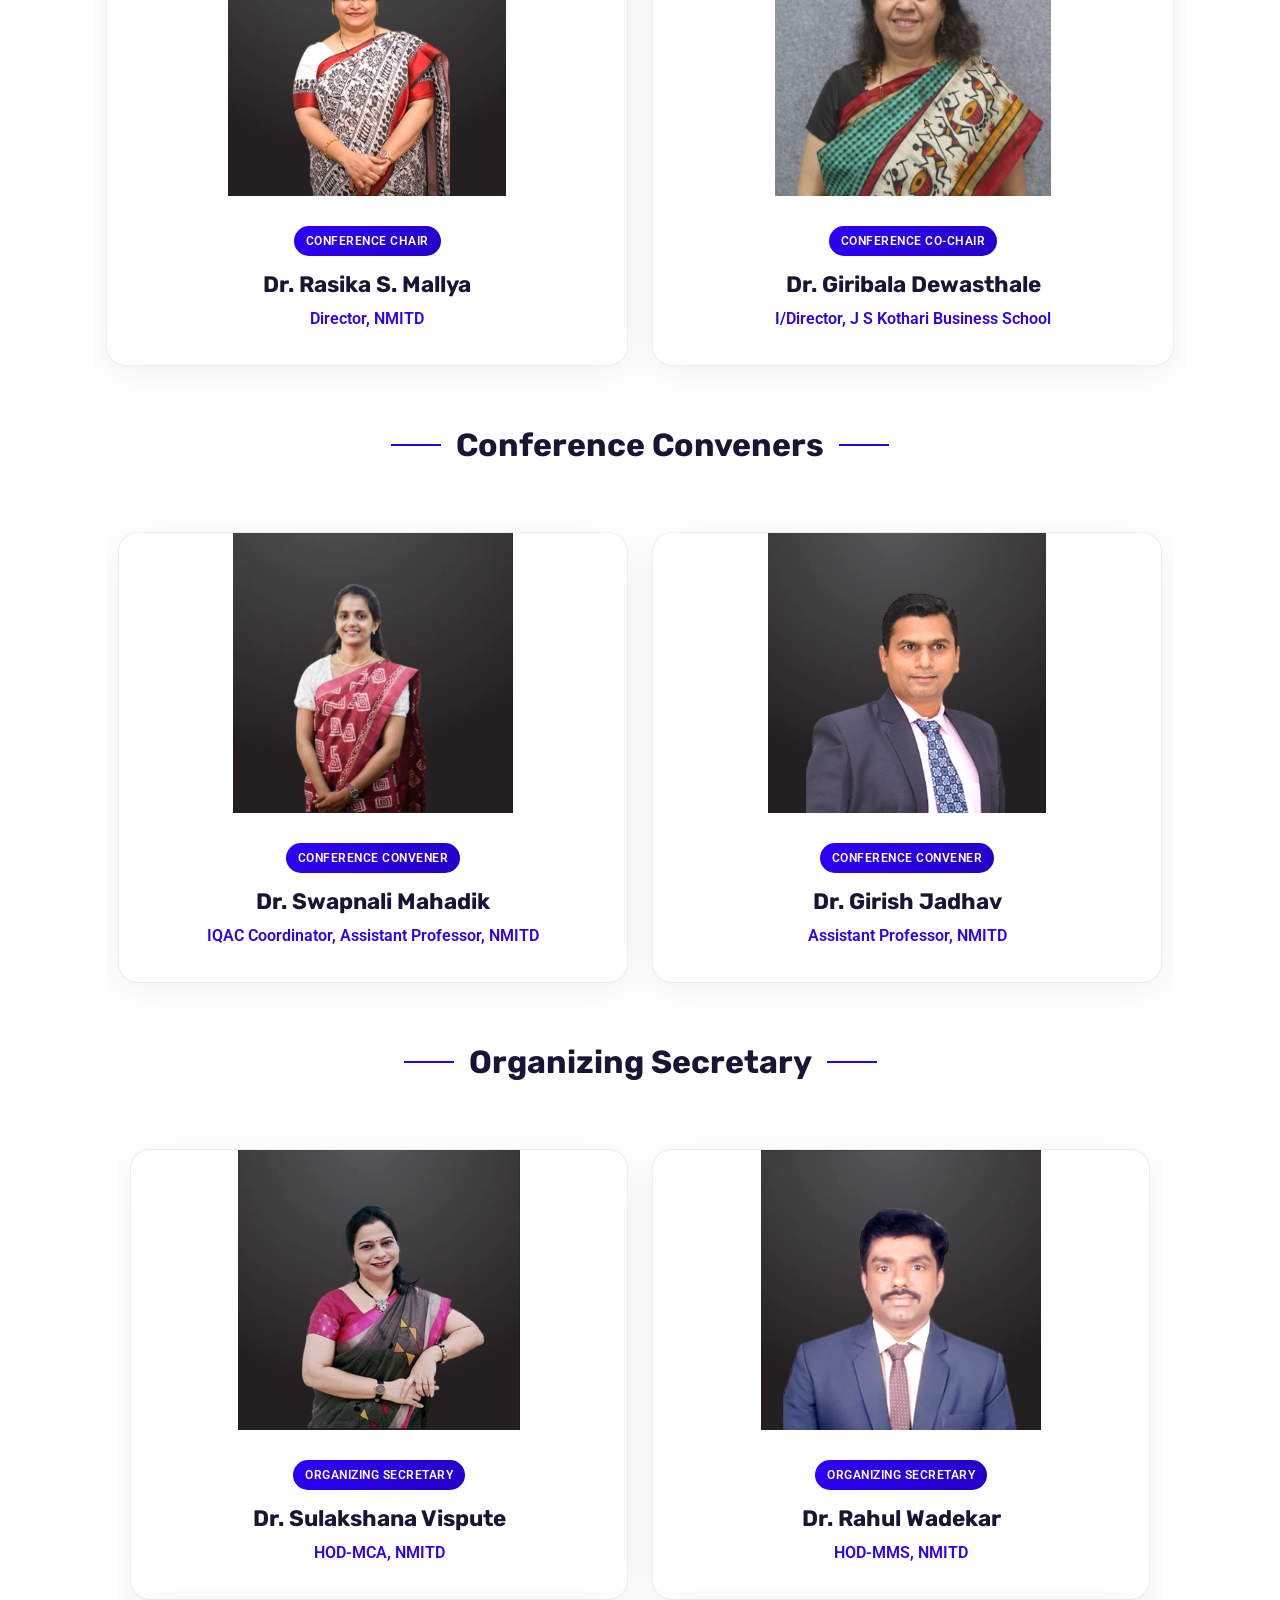
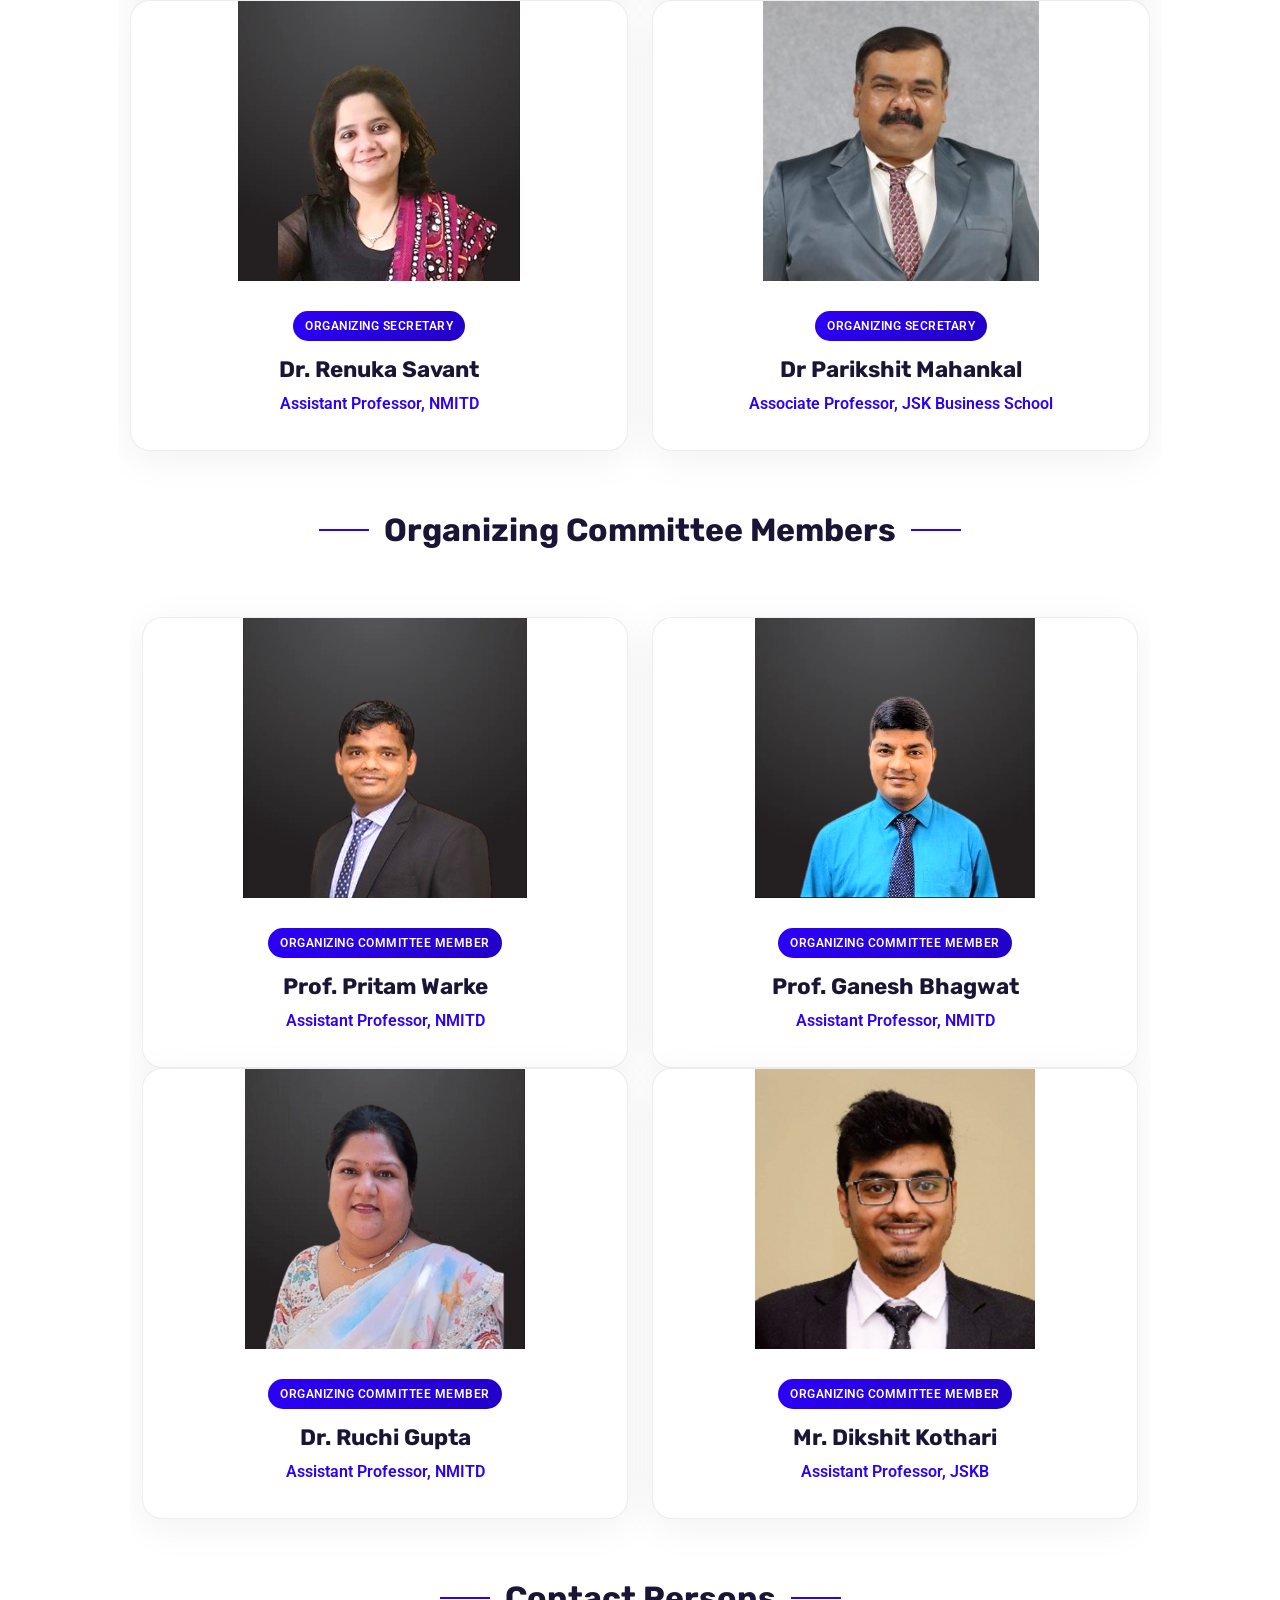
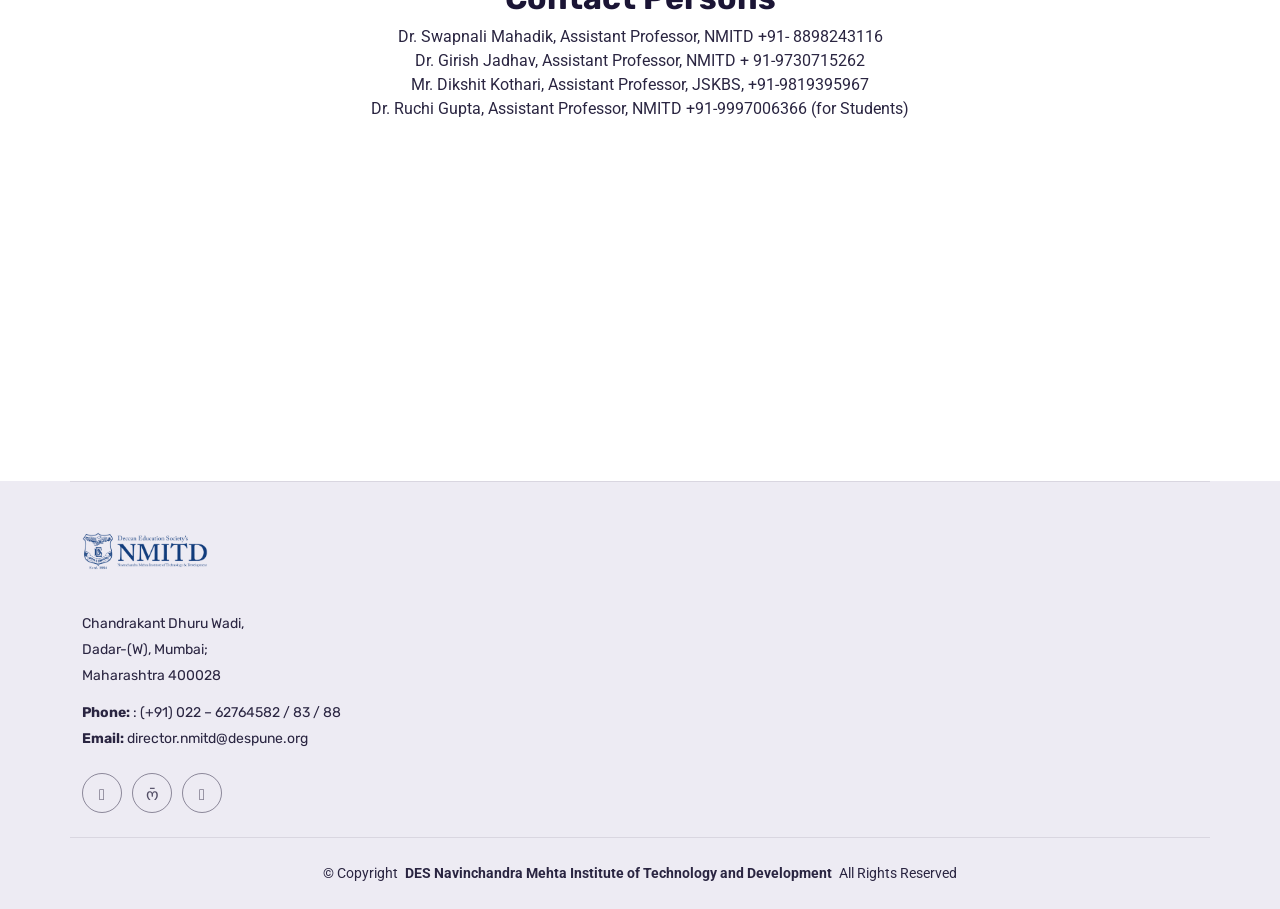
==== commit d52a25e9: "Update index.html" ====
--- a/index.html
+++ b/index.html
@@ -23,7 +23,7 @@
   <link href="glightbox.min.css" rel="stylesheet">
 
   <!-- Main CSS File -->
-  <link href="/main.css" rel="stylesheet">
+  <link href="main.css" rel="stylesheet">
 </head>
 
 <body class="index-page">
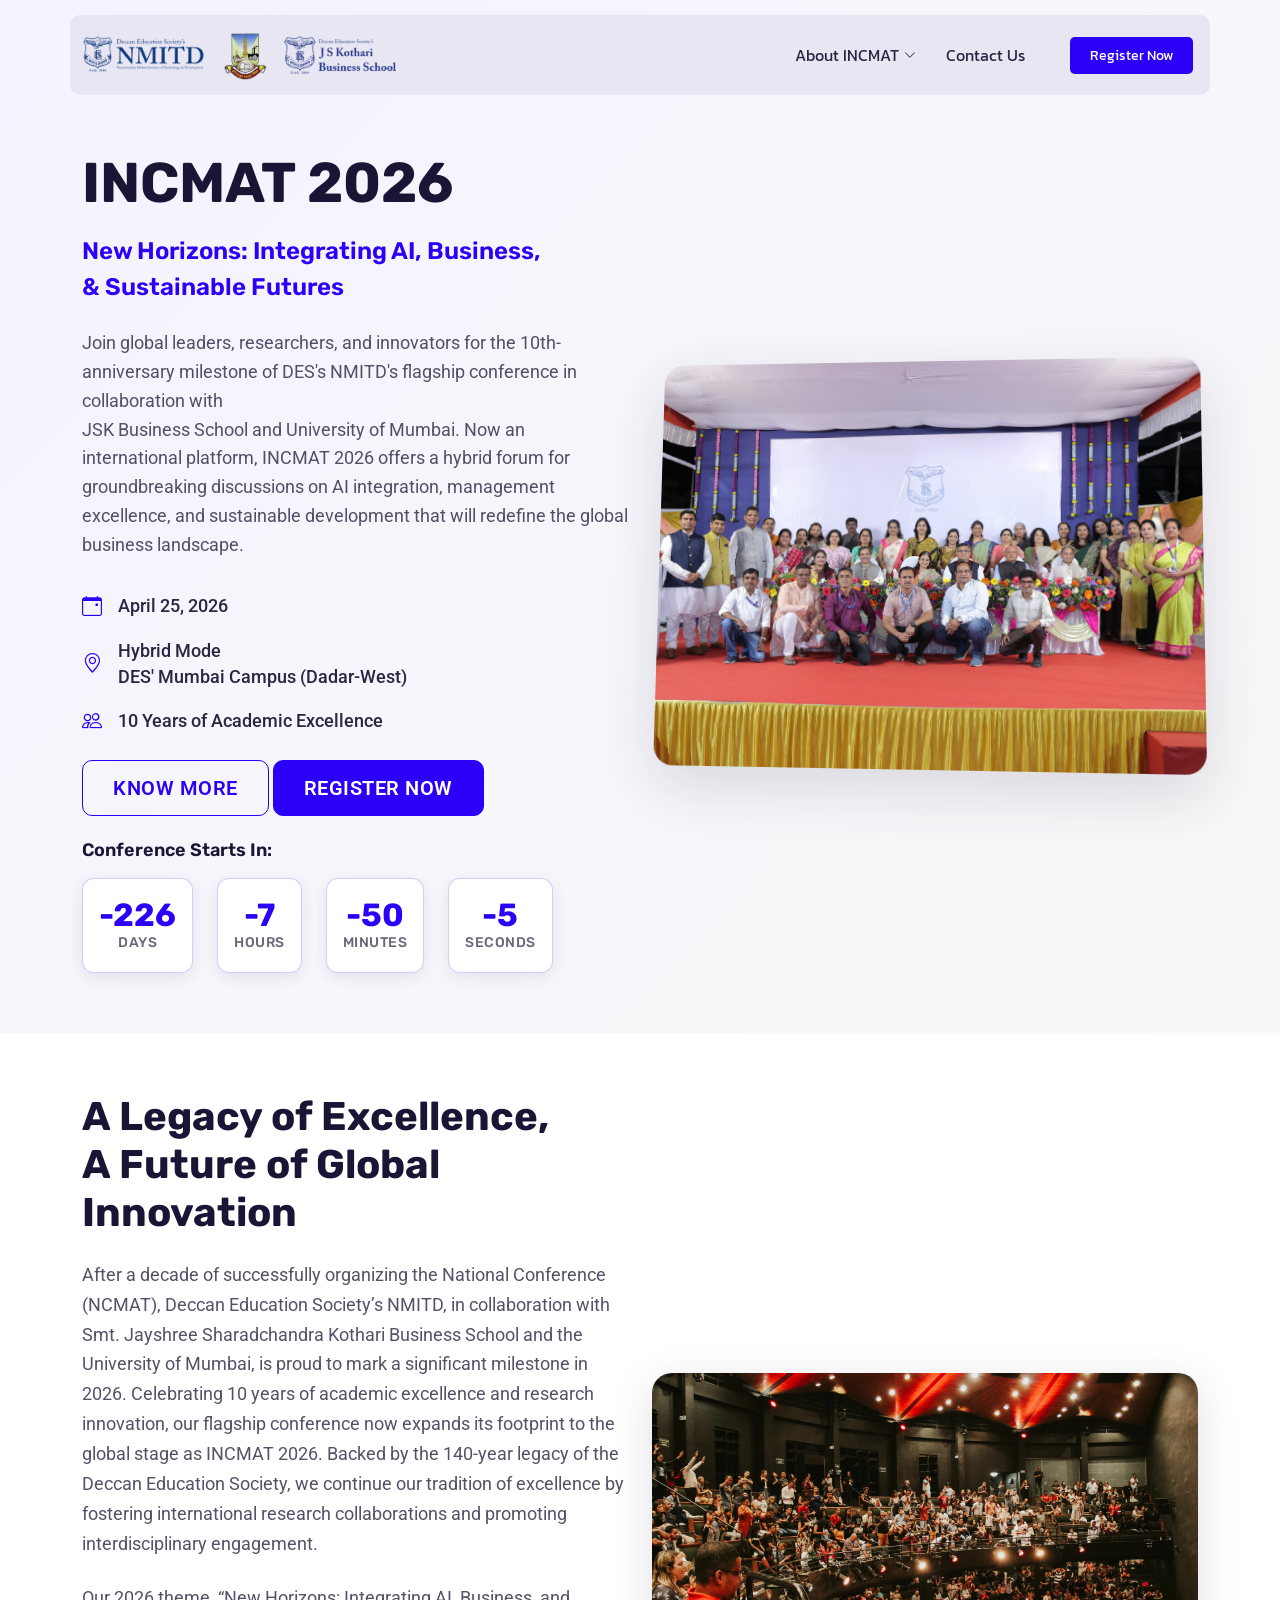
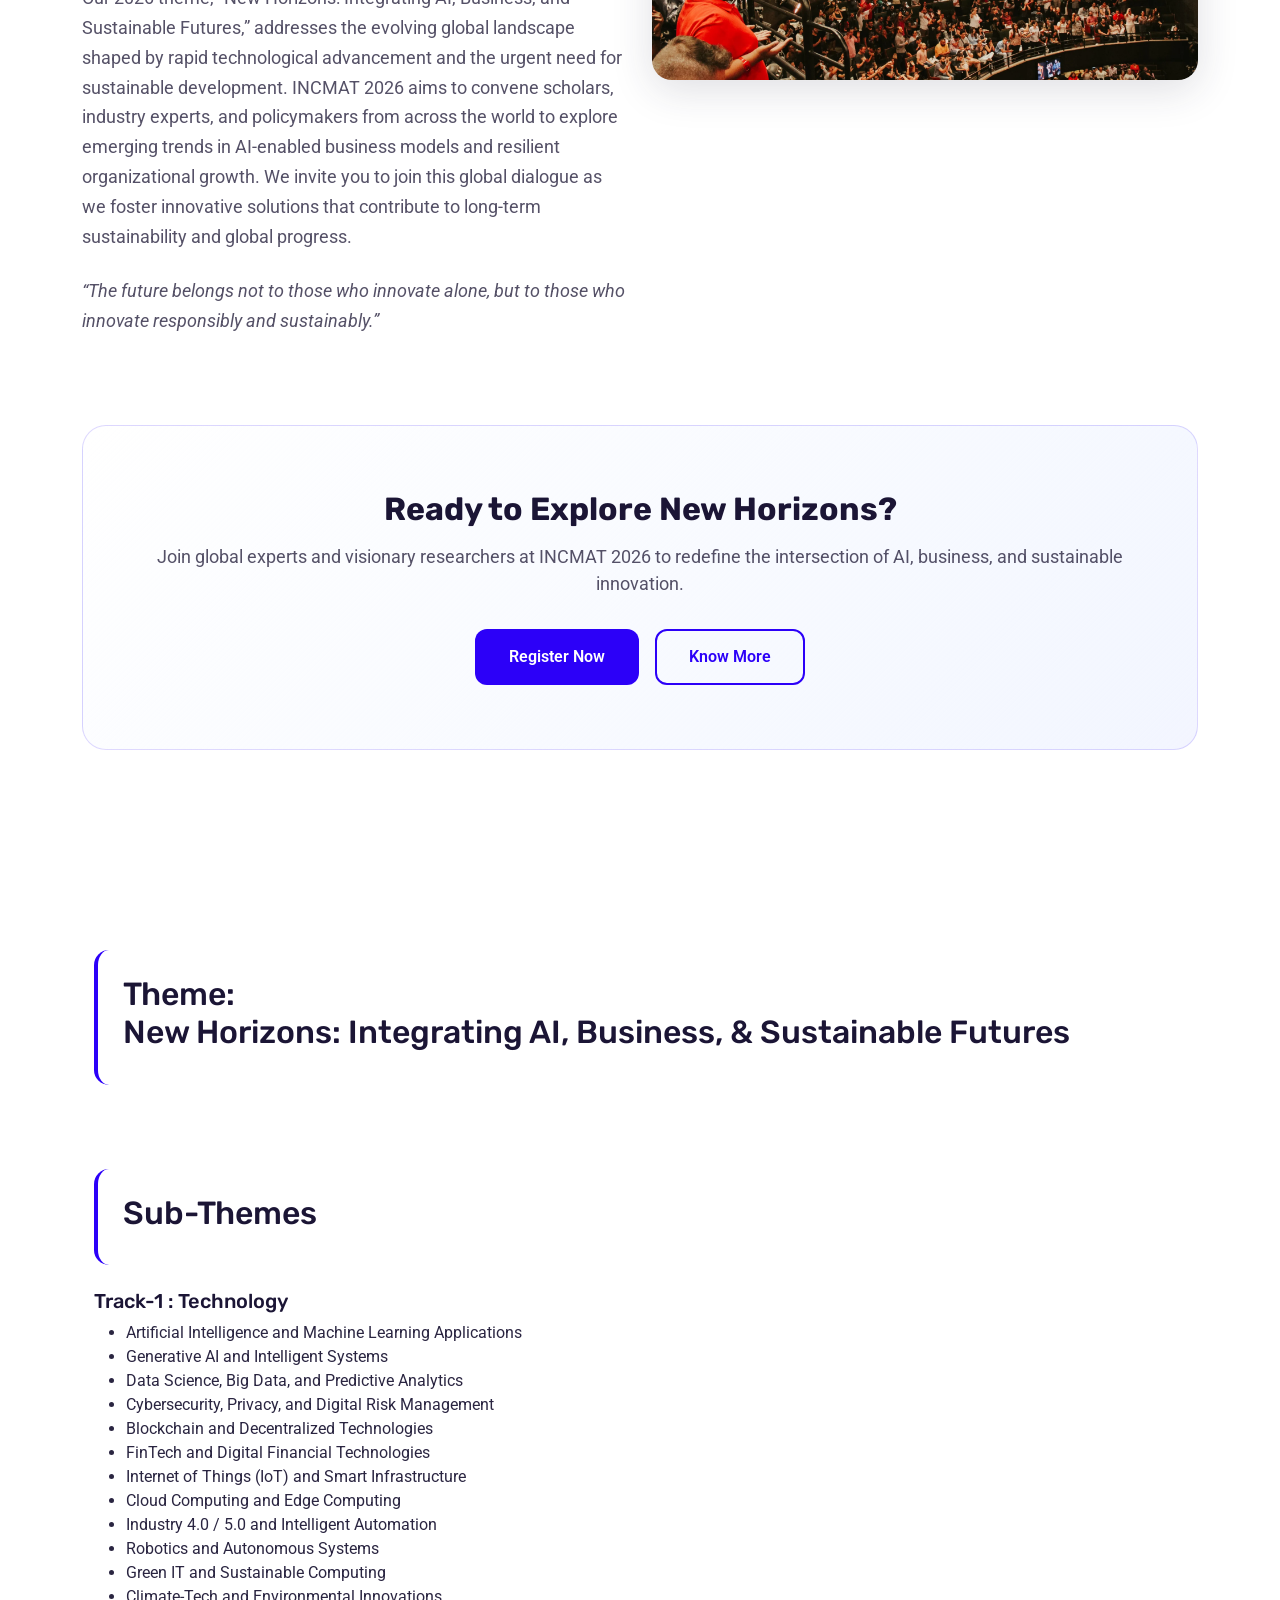
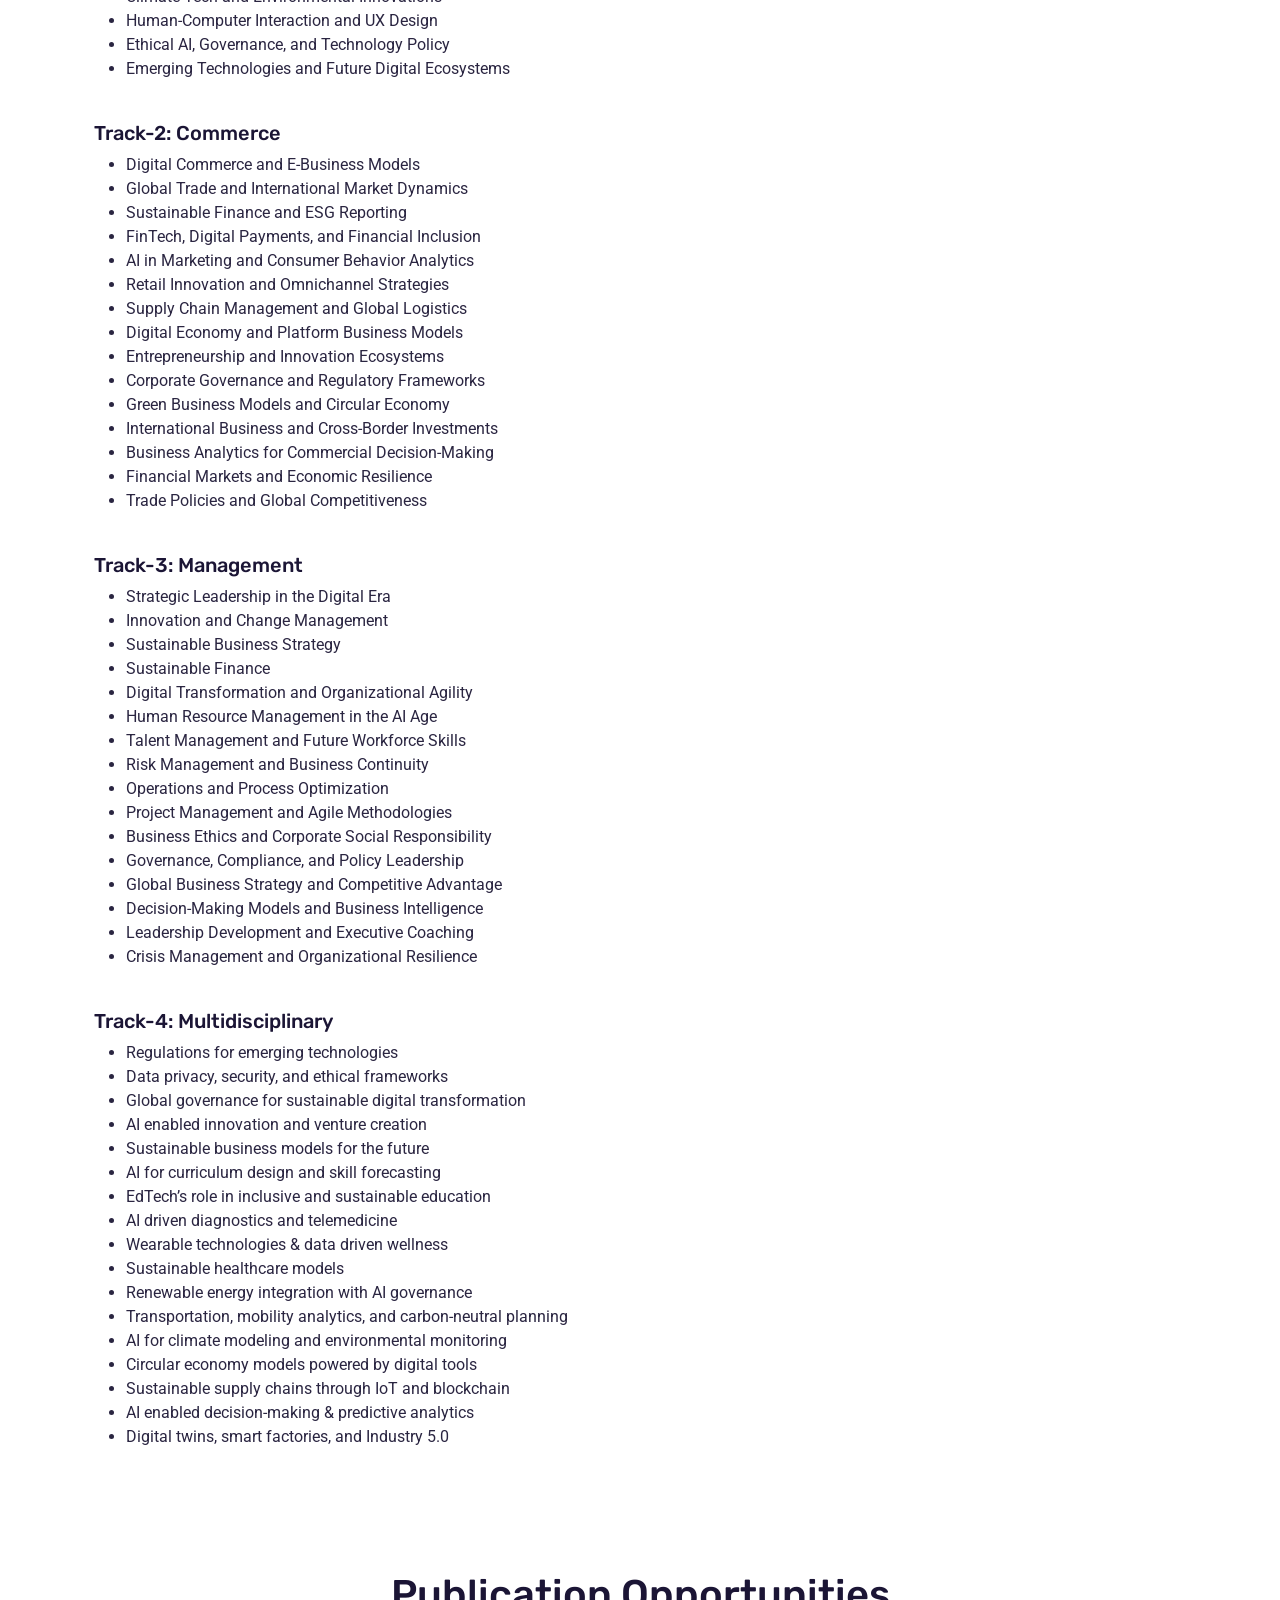
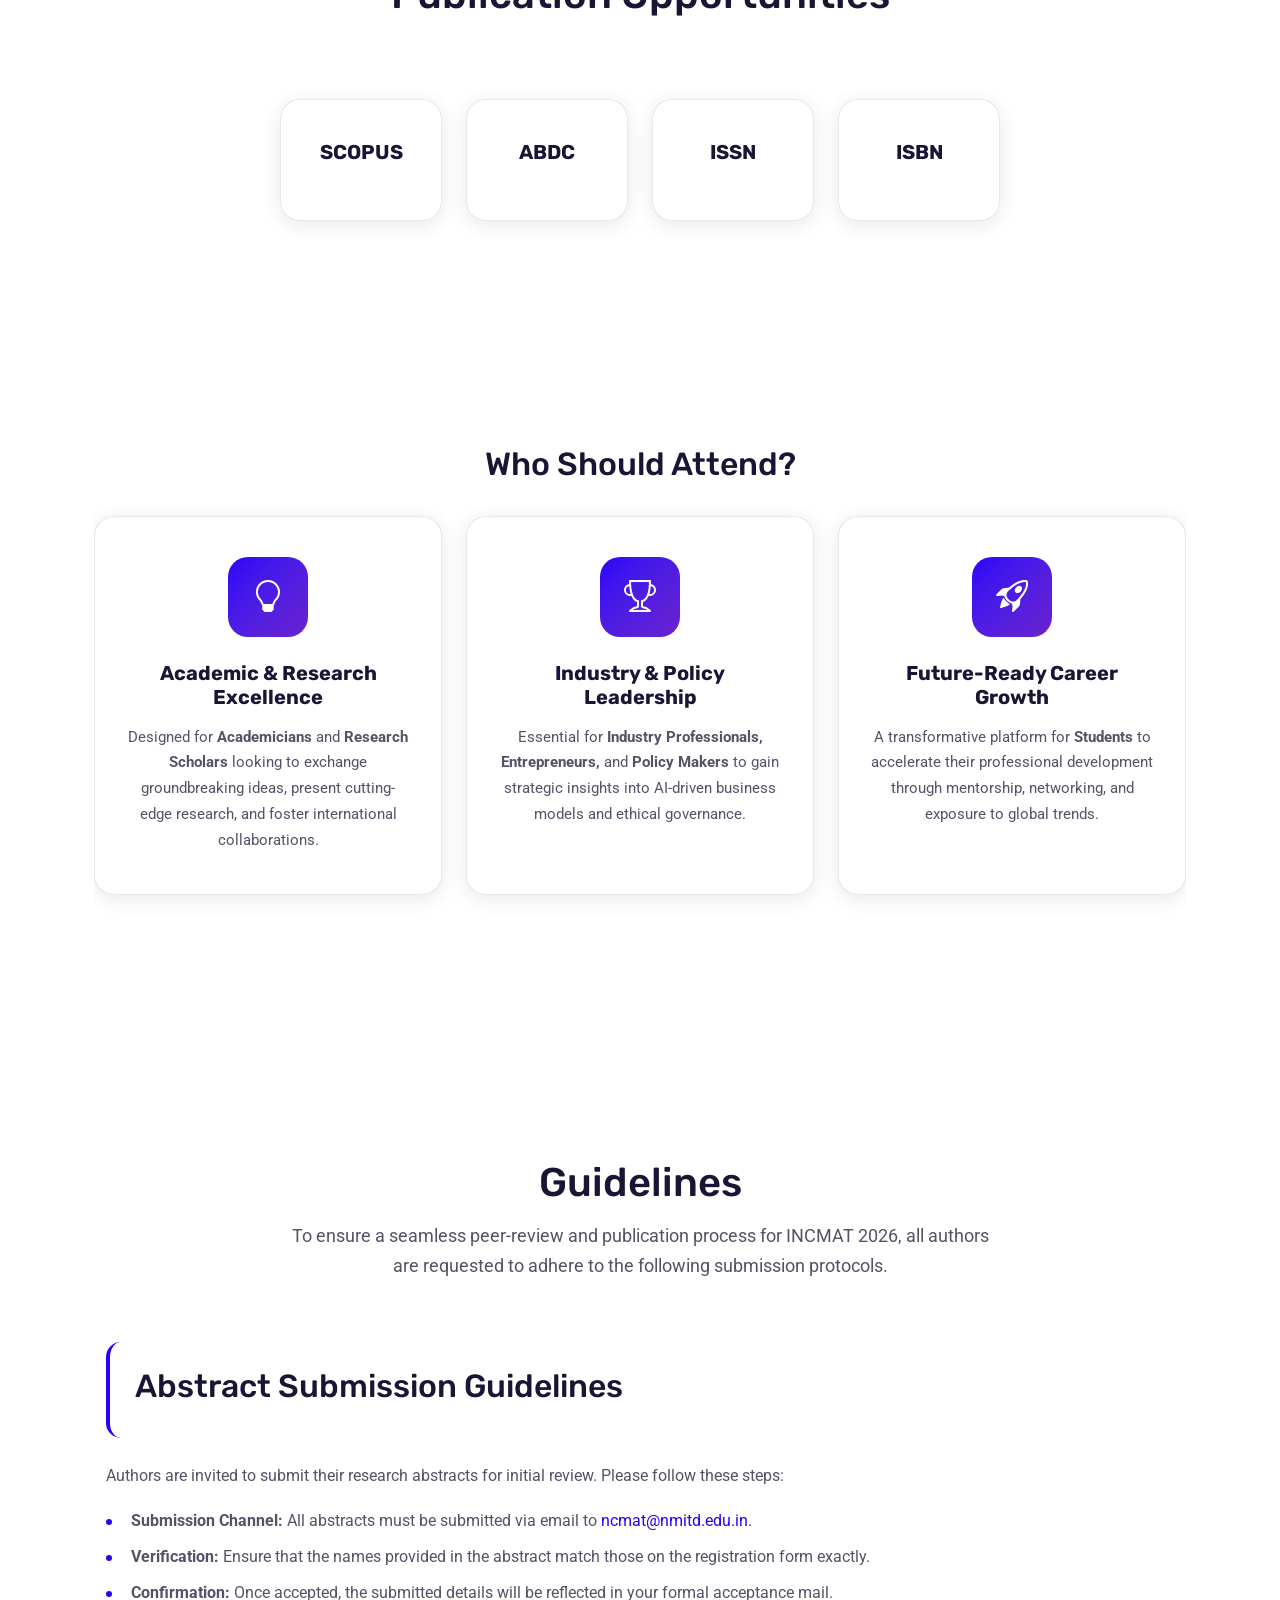
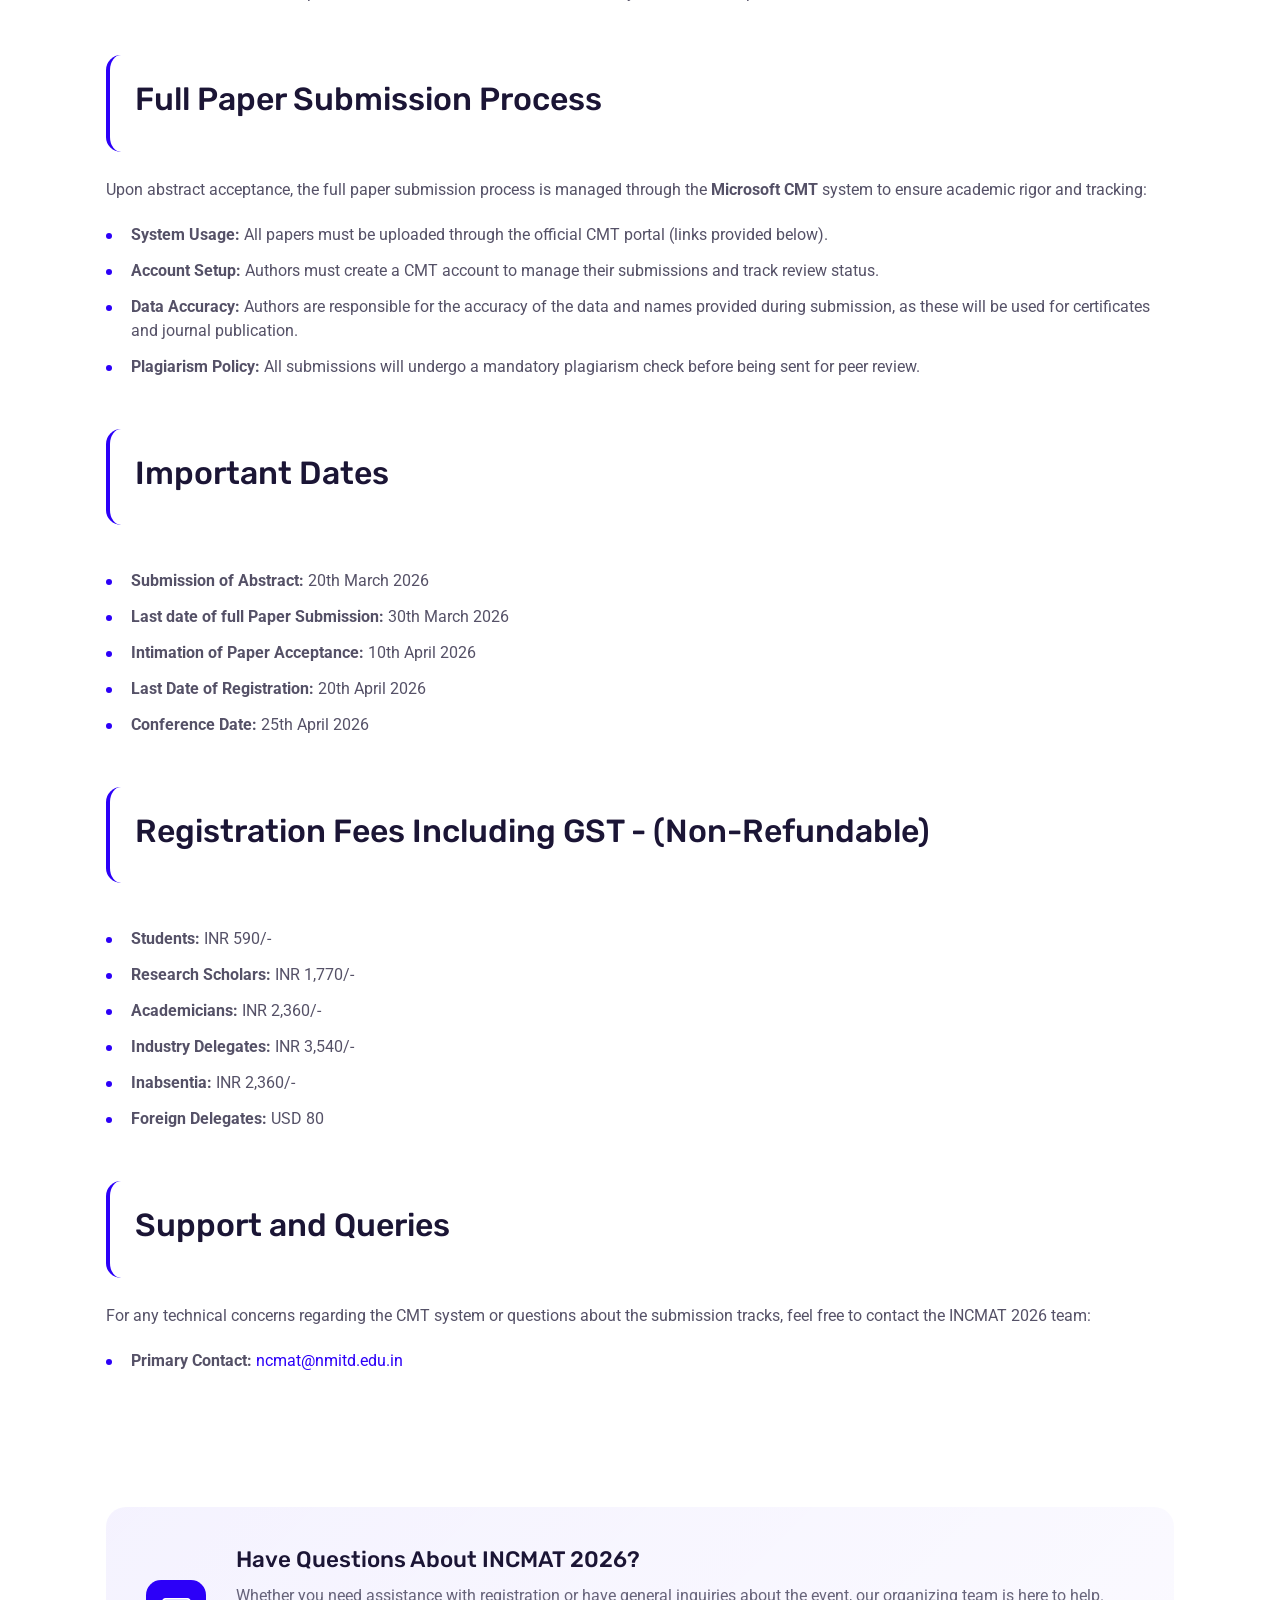
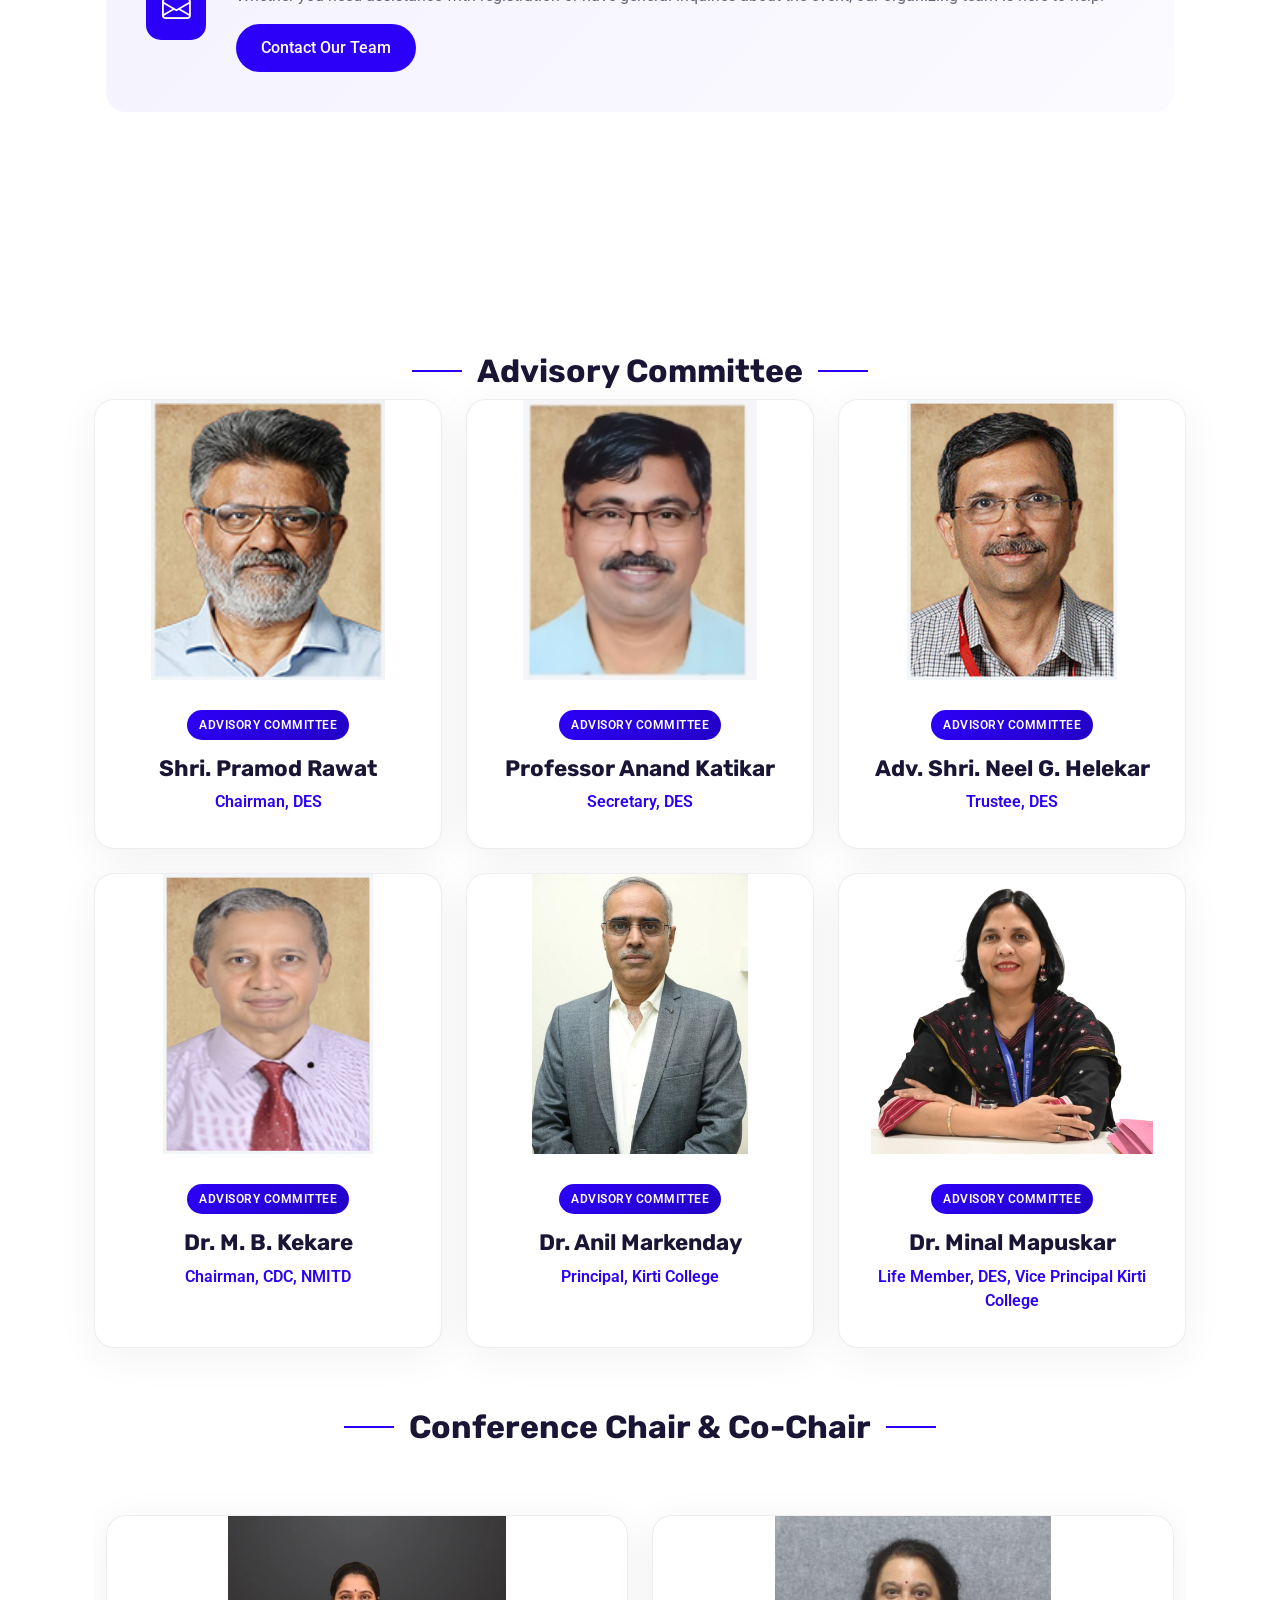
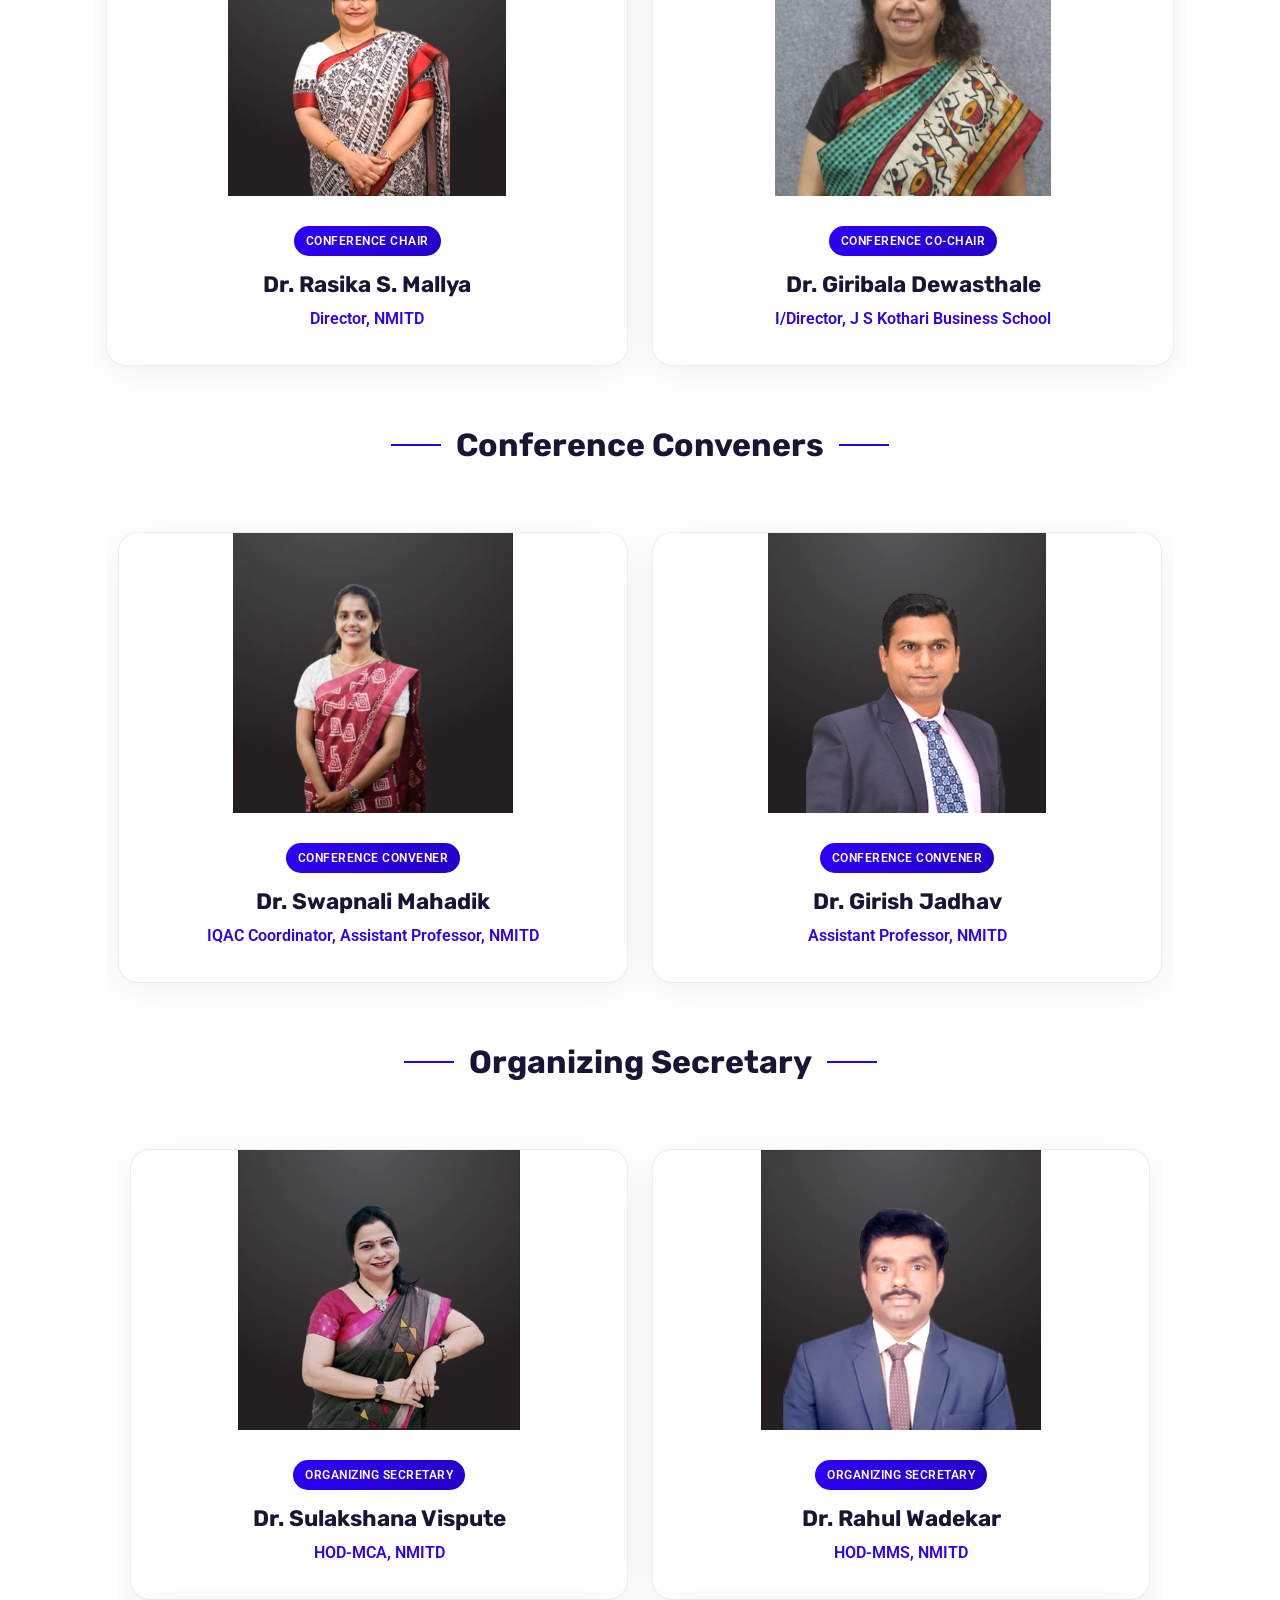
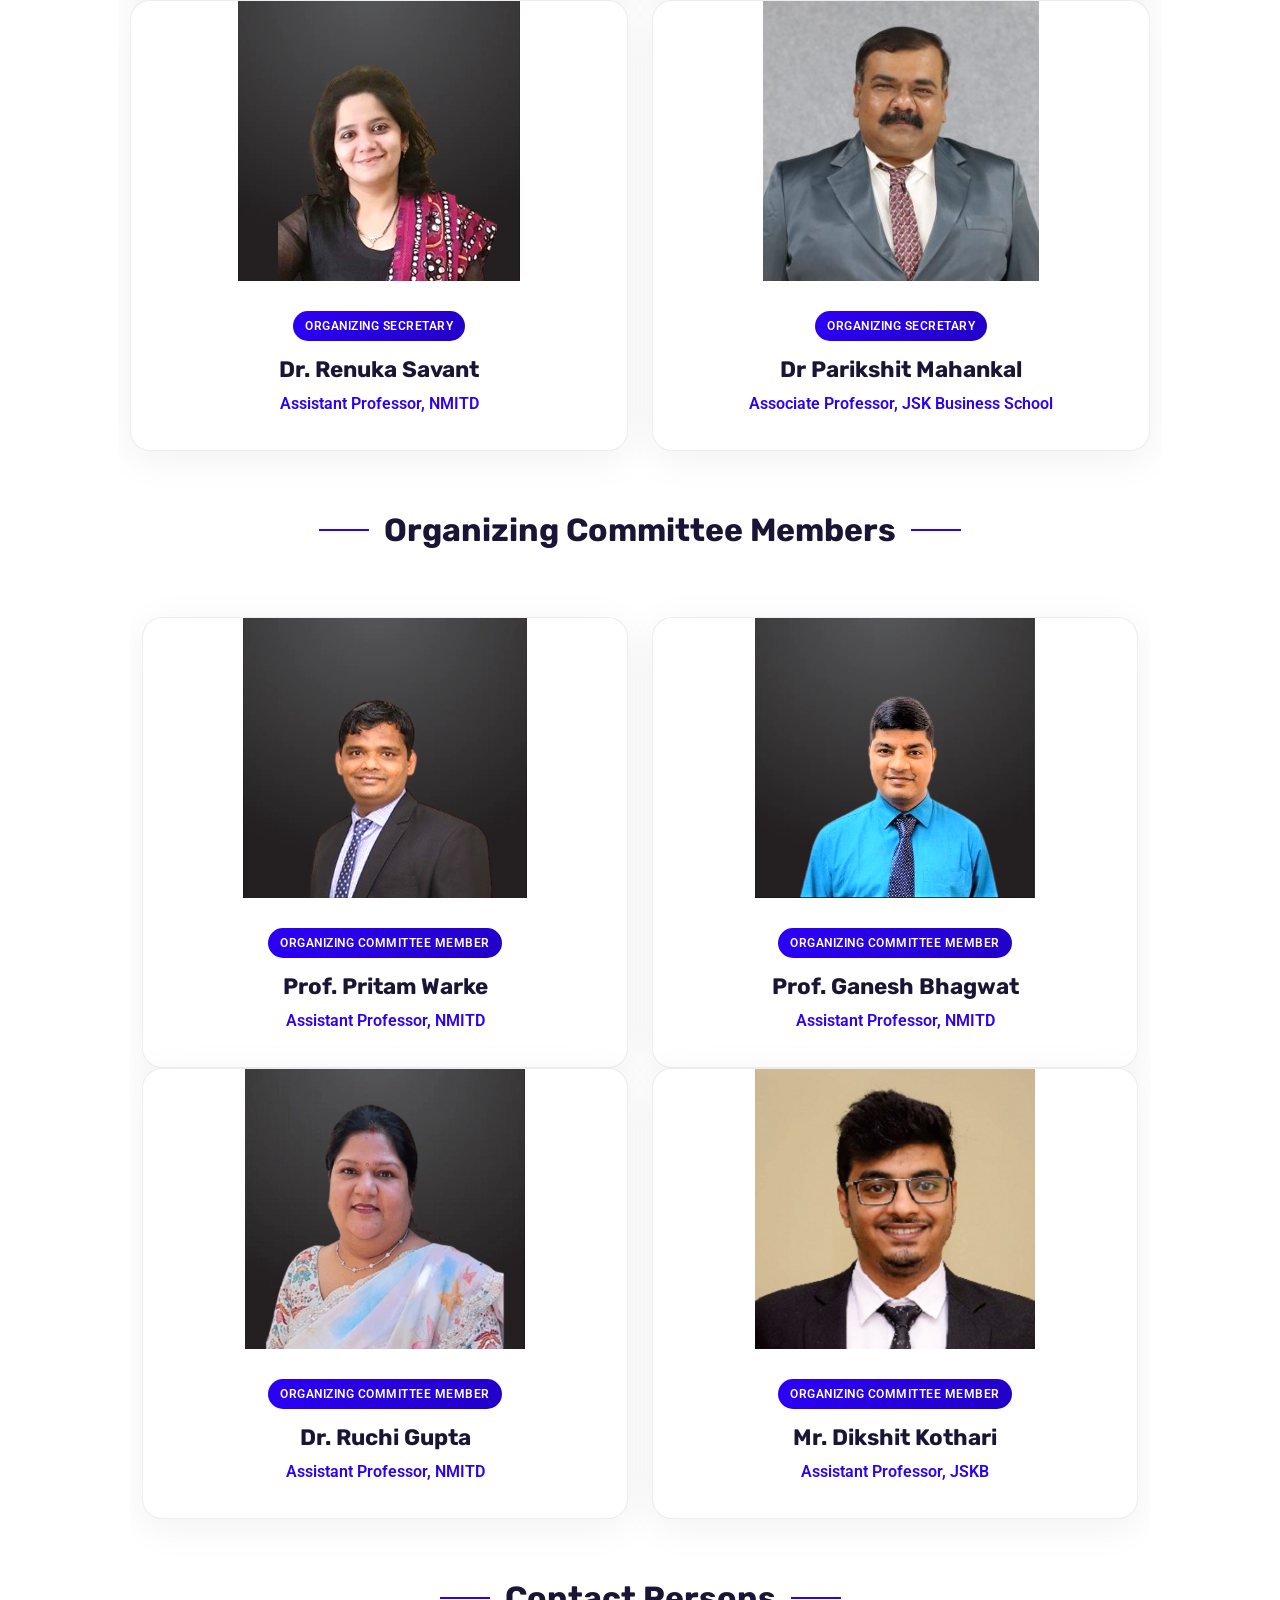
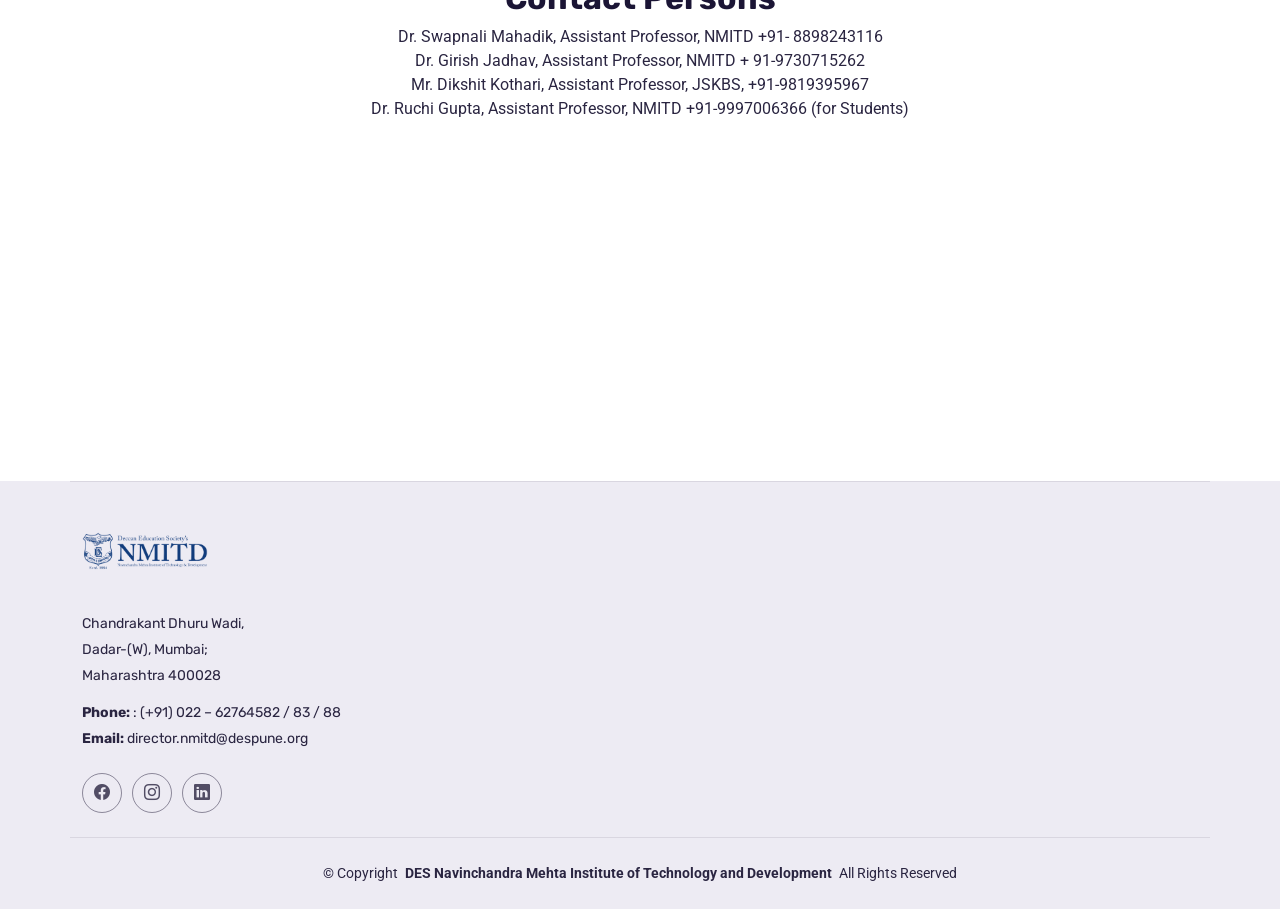
==== commit f58b3b5a: "Update index.html" ====
--- a/index.html
+++ b/index.html
@@ -24,6 +24,7 @@
 
   <!-- Main CSS File -->
   <link href="main.css" rel="stylesheet">
+  <link rel="stylesheet" href="https://cdn.jsdelivr.net/npm/bootstrap-icons@1.11.3/font/bootstrap-icons.min.css">
 </head>
 
 <body class="index-page">
--- a/main.css
+++ b/main.css
@@ -433,6 +433,11 @@
   .mobile-nav-active .navmenu>ul {
     display: block;
   }
+}
+
+@font-face {
+  font-family: "bootstrap-icons";
+  src: url("./bootstrap-icons.woff") format("woff"); /* This is the connection! */
 }
 
 /*--------------------------------------------------------------
@@ -4580,4 +4585,4 @@
   .error-404 .search-box {
     margin: 0 20px;
   }
-}+}
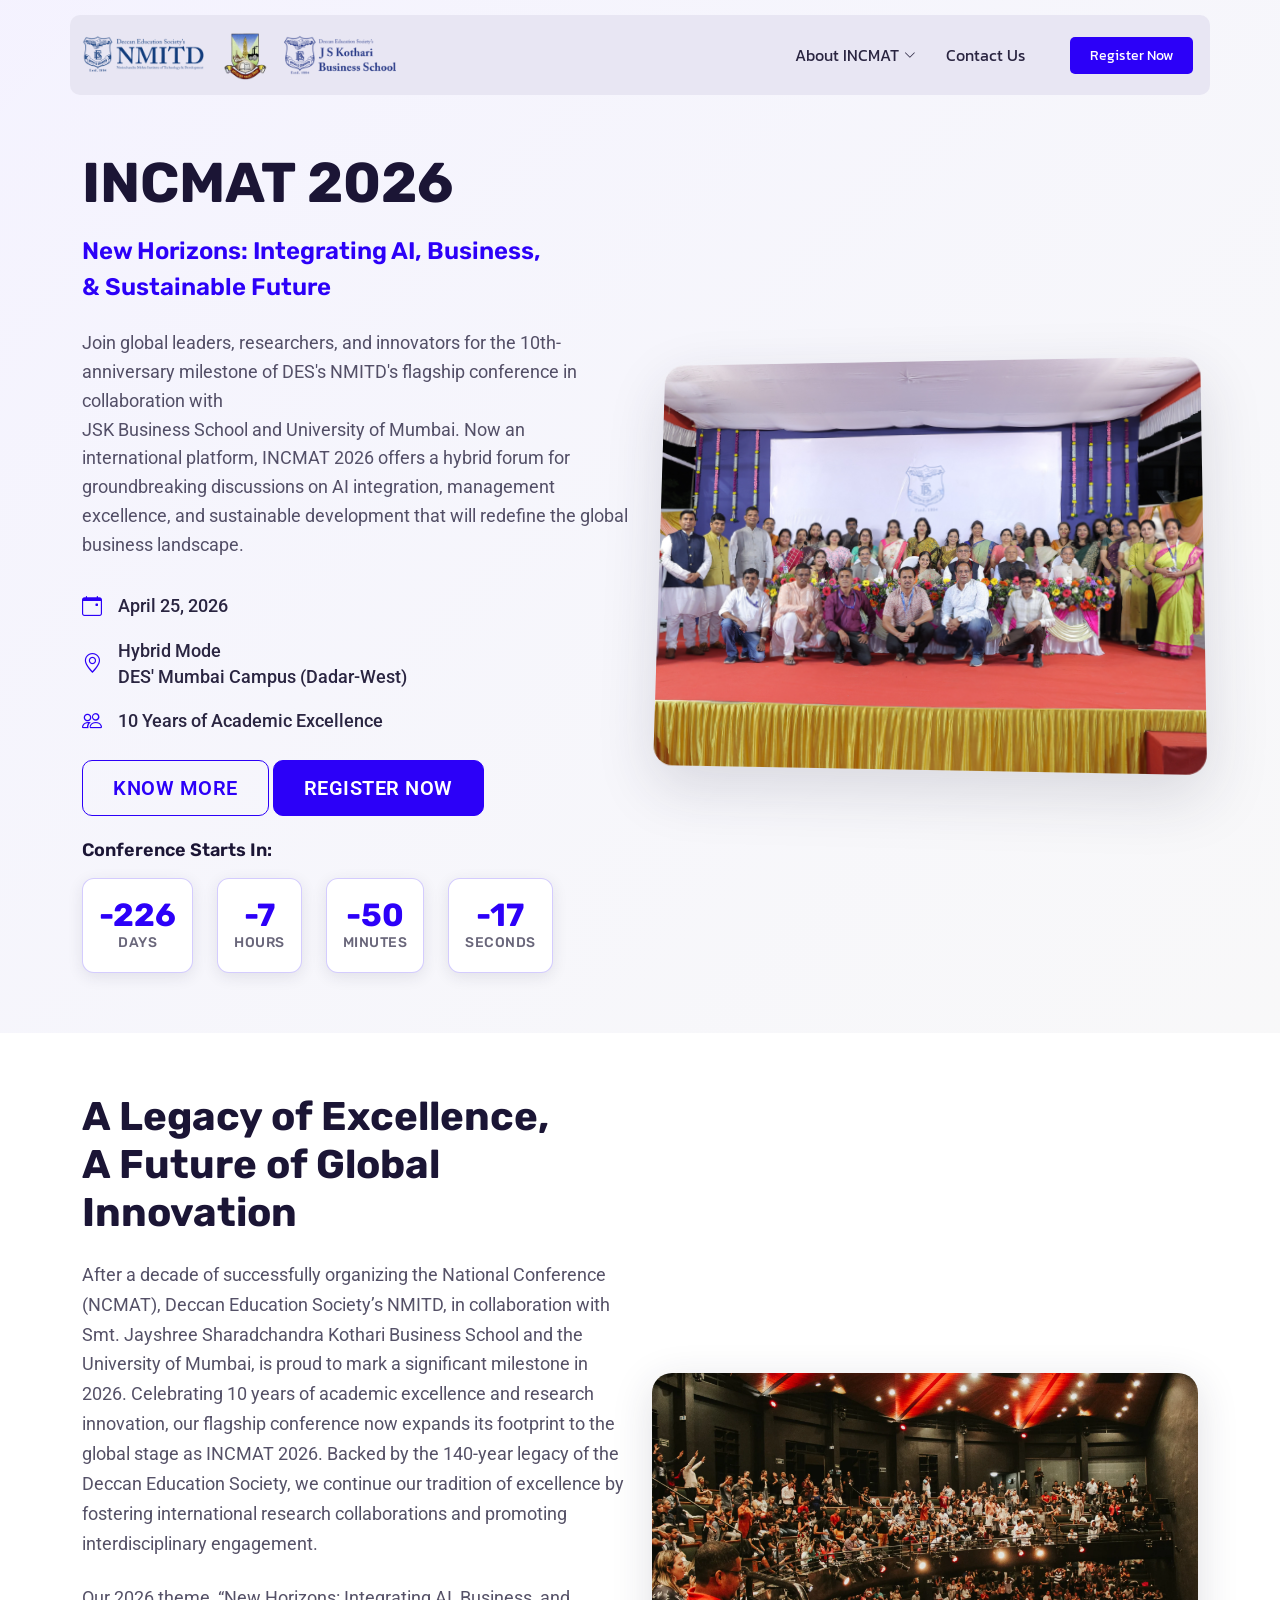
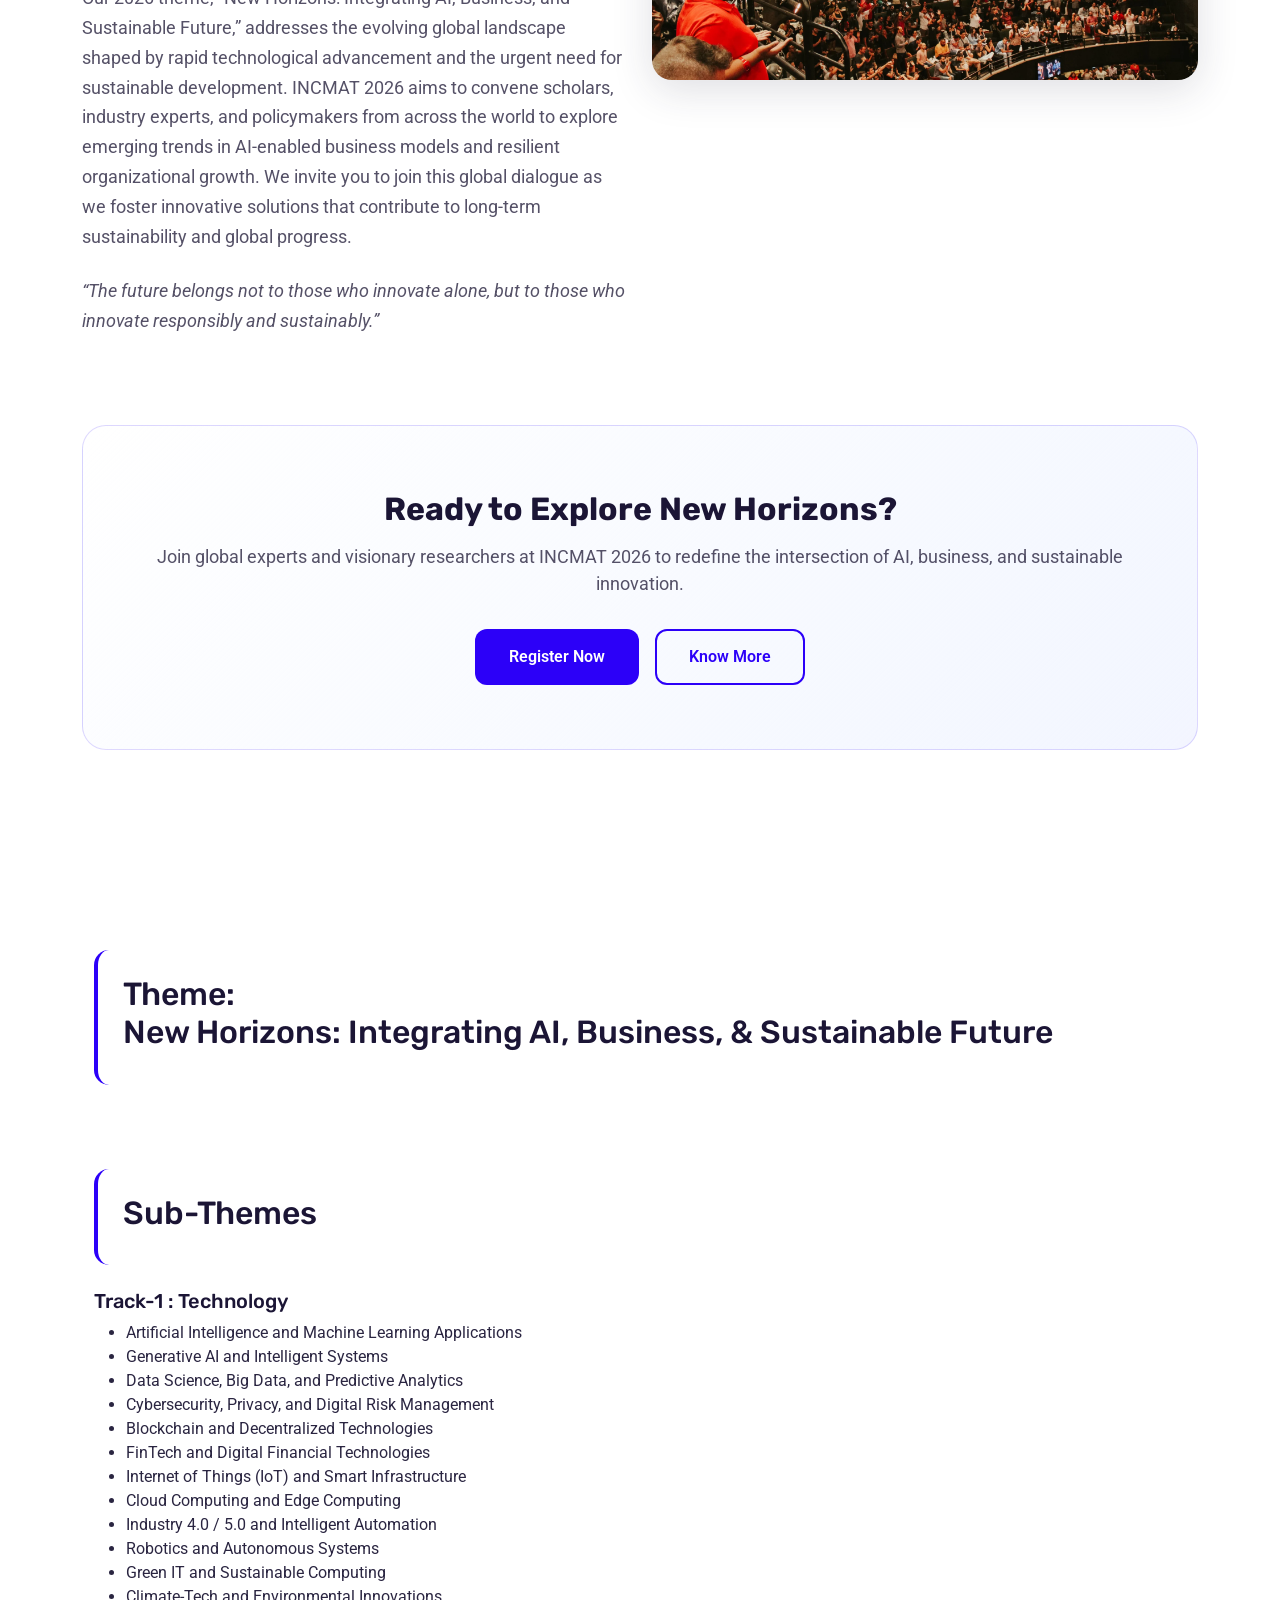
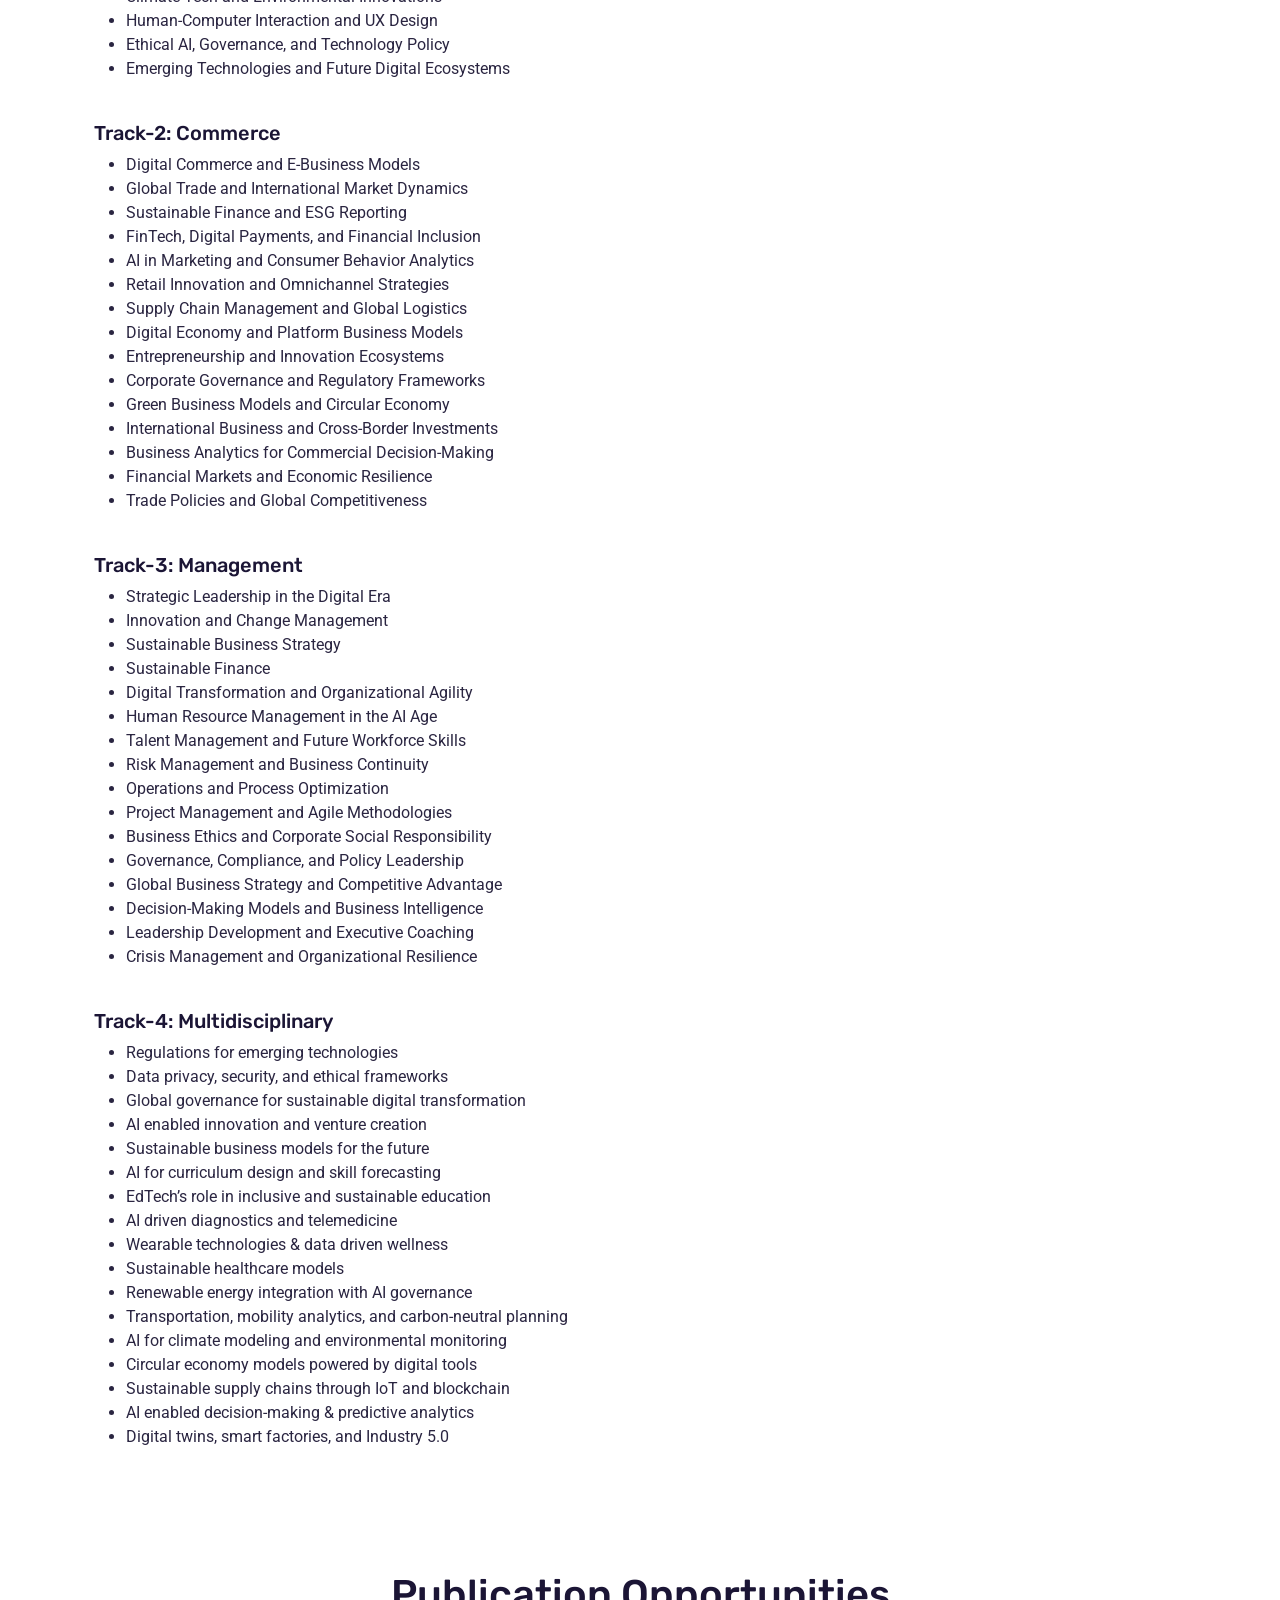
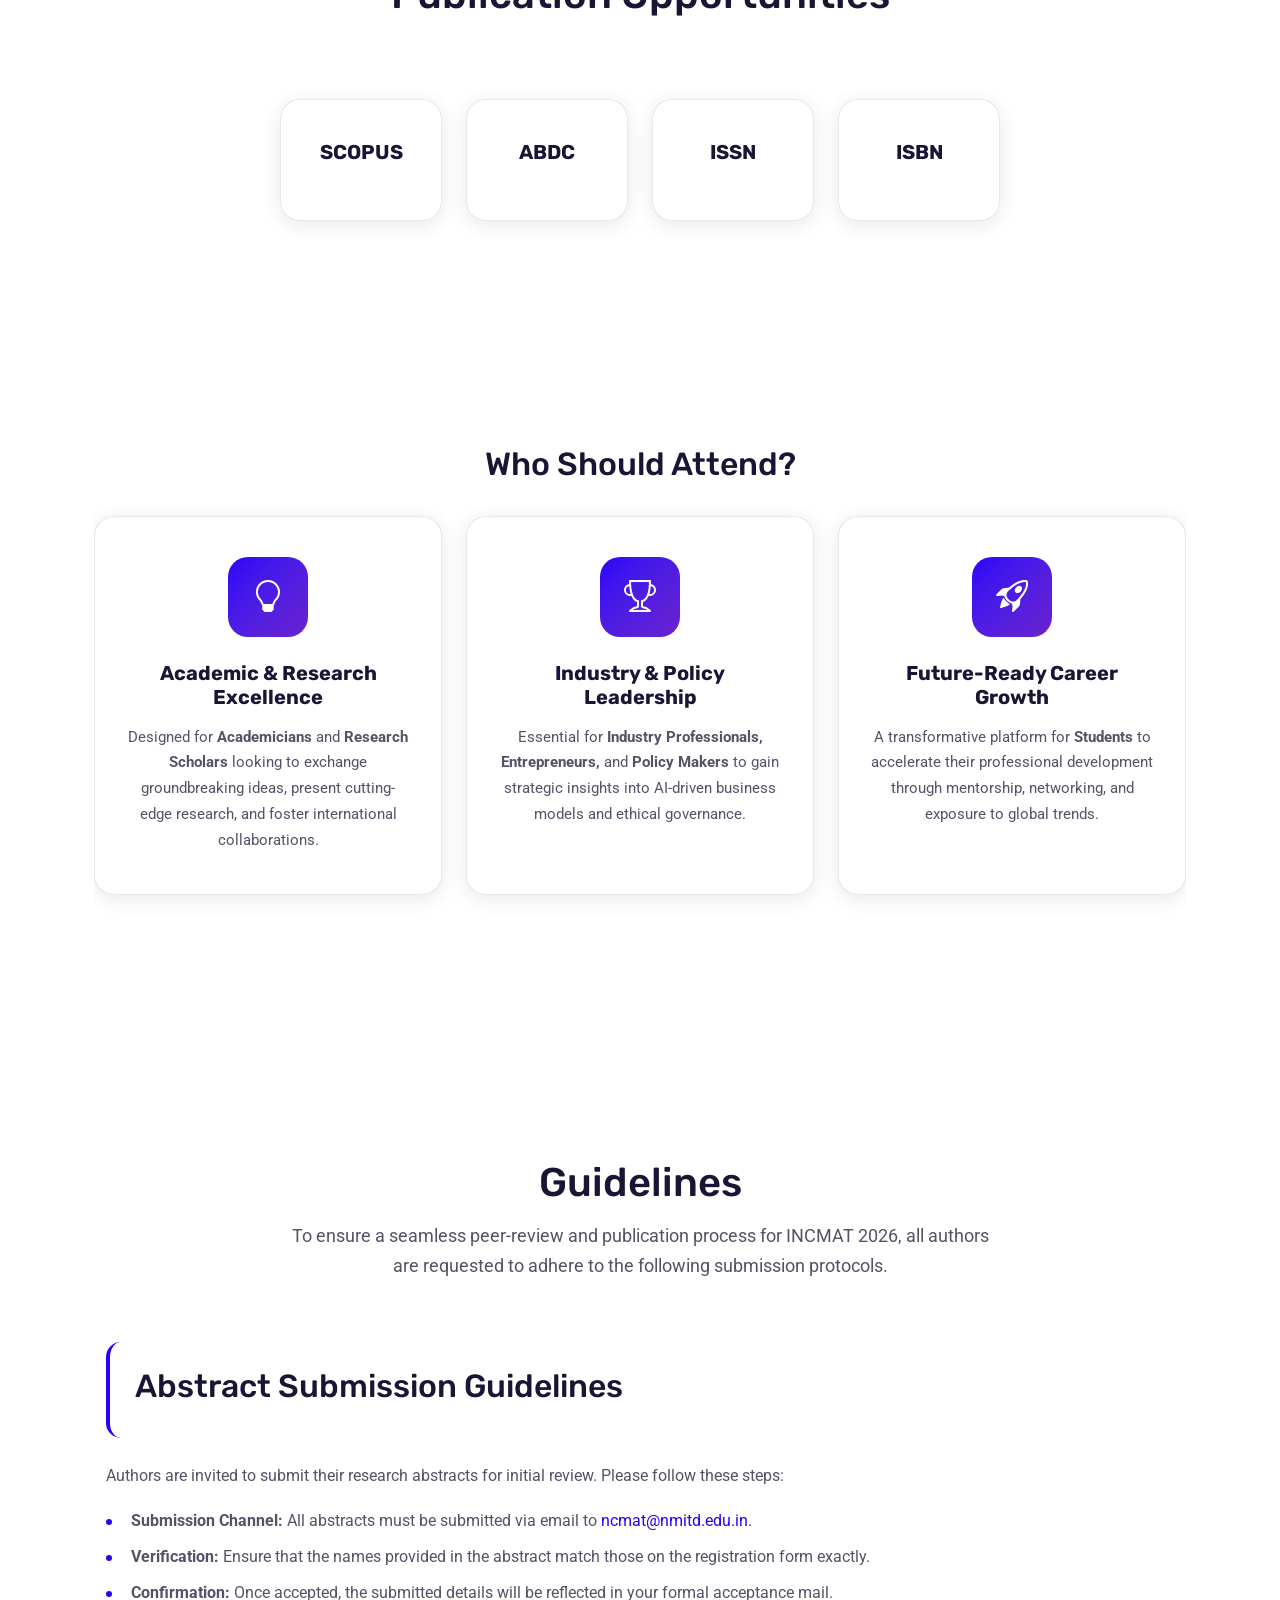
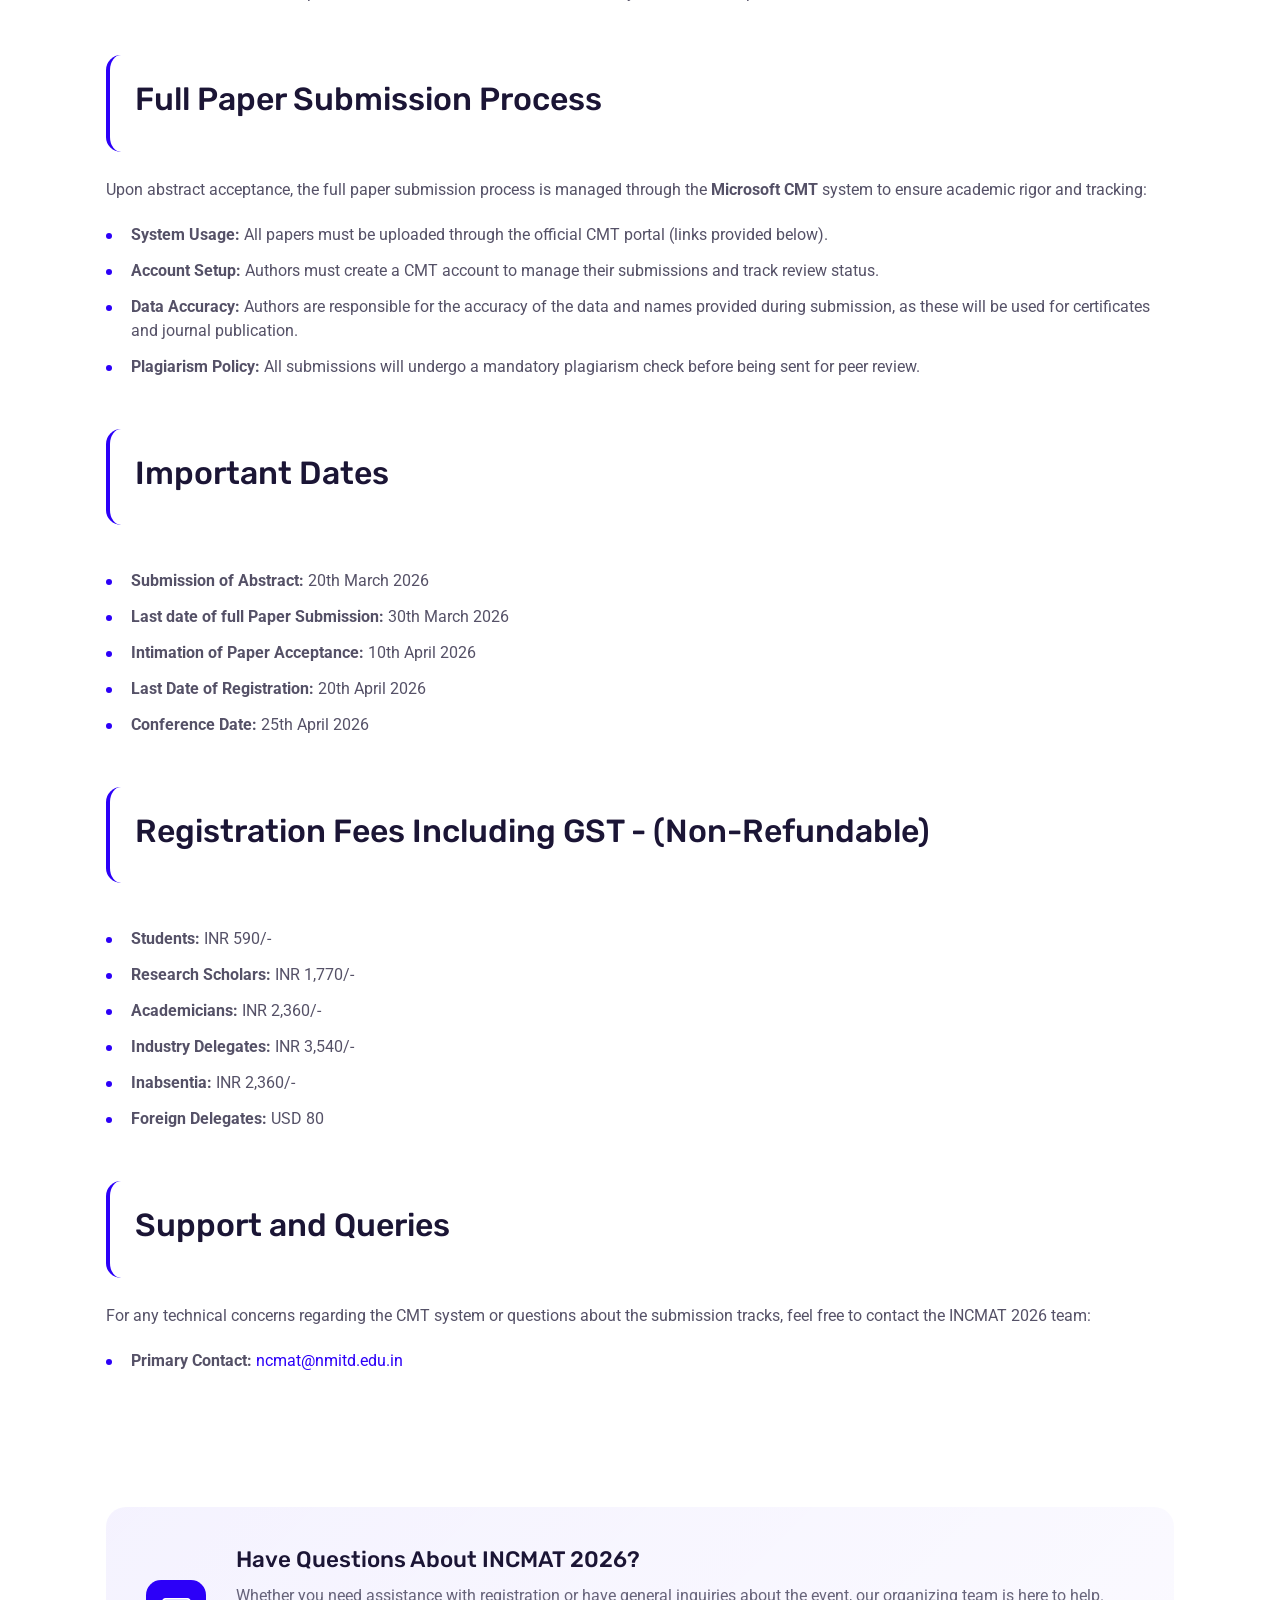
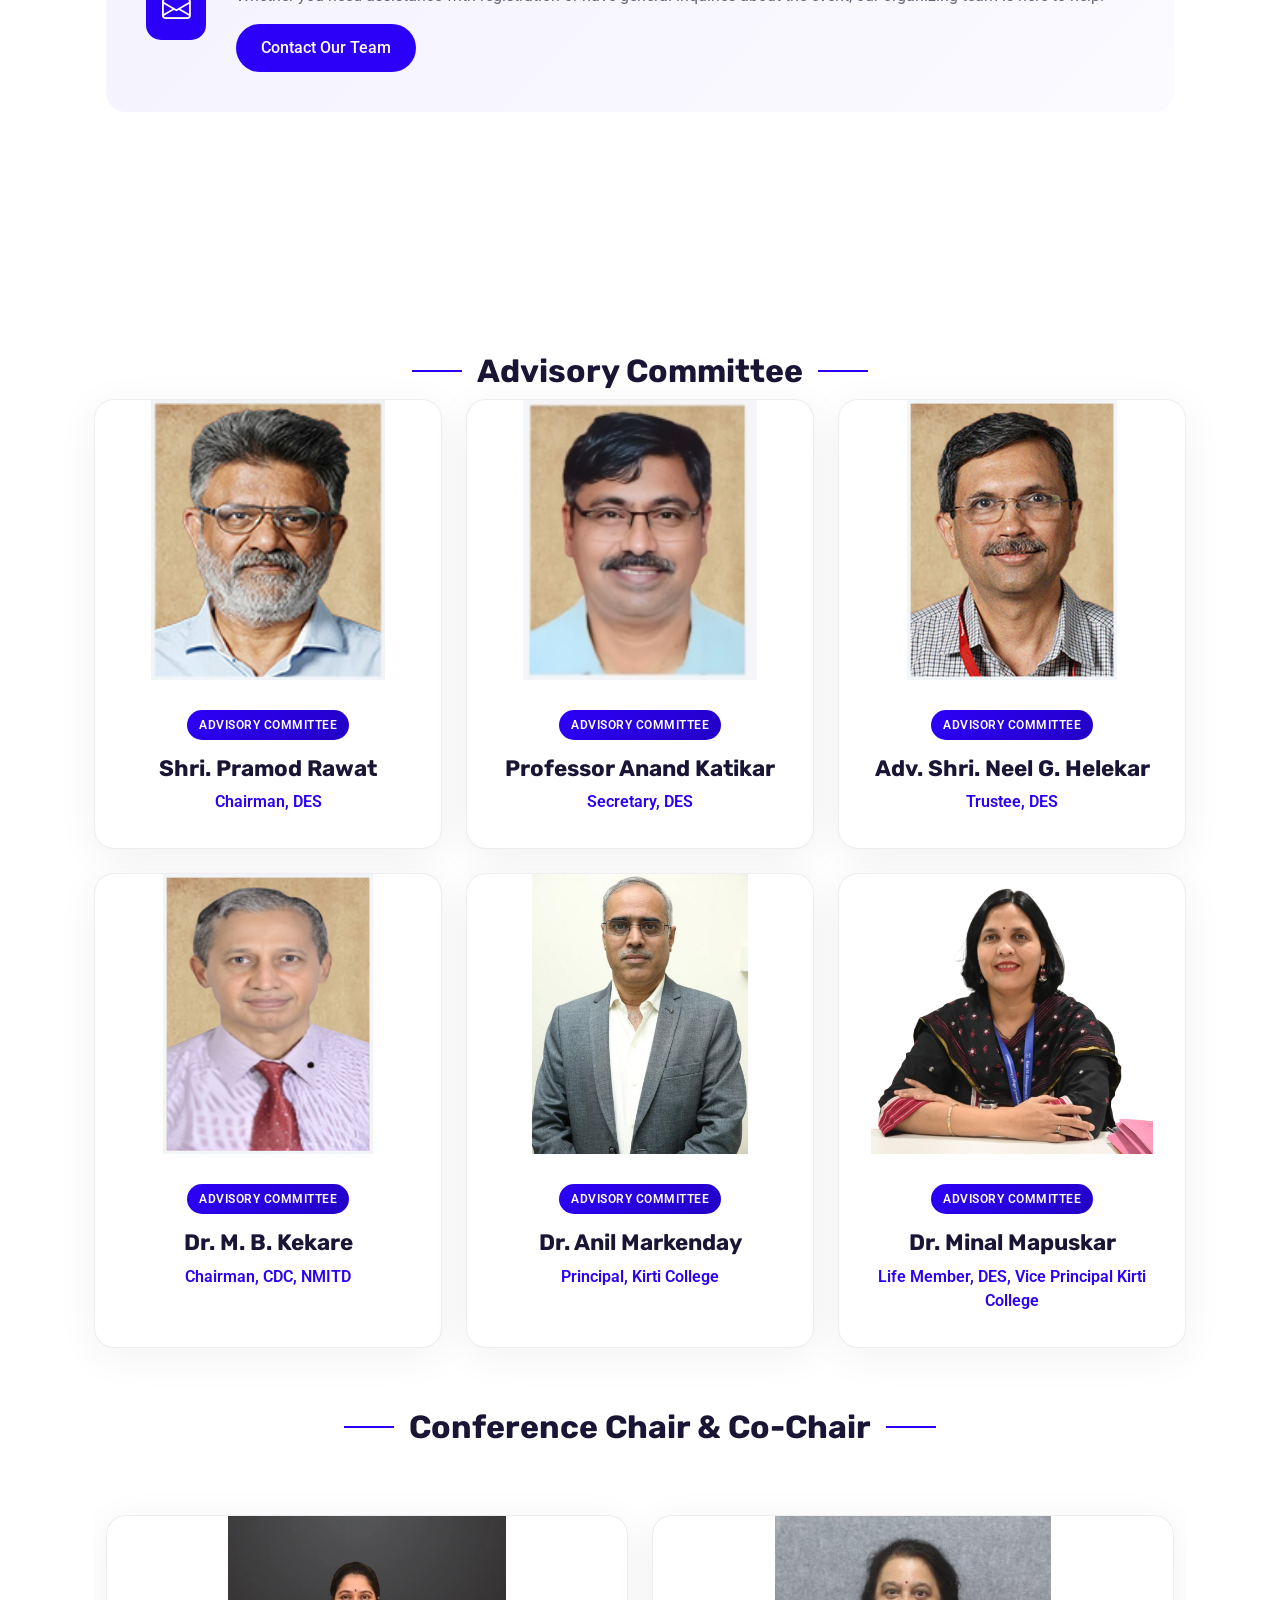
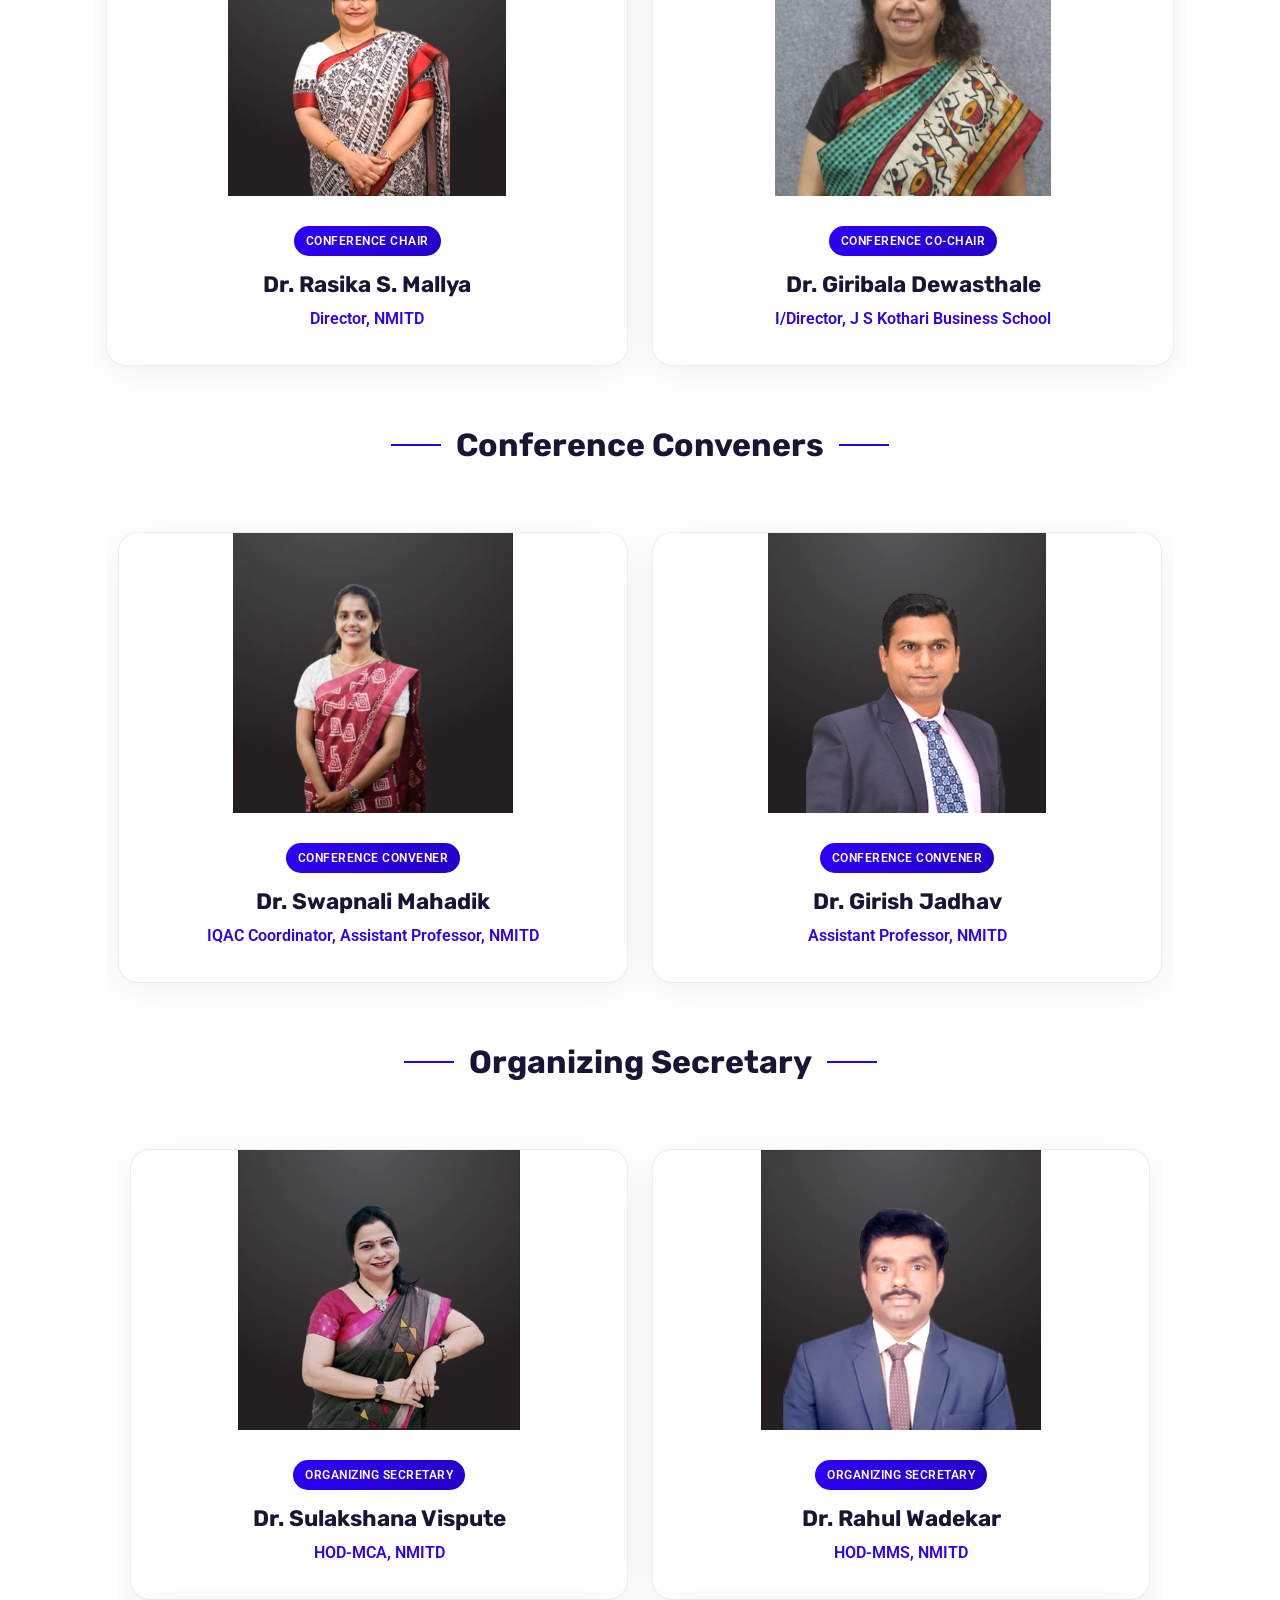
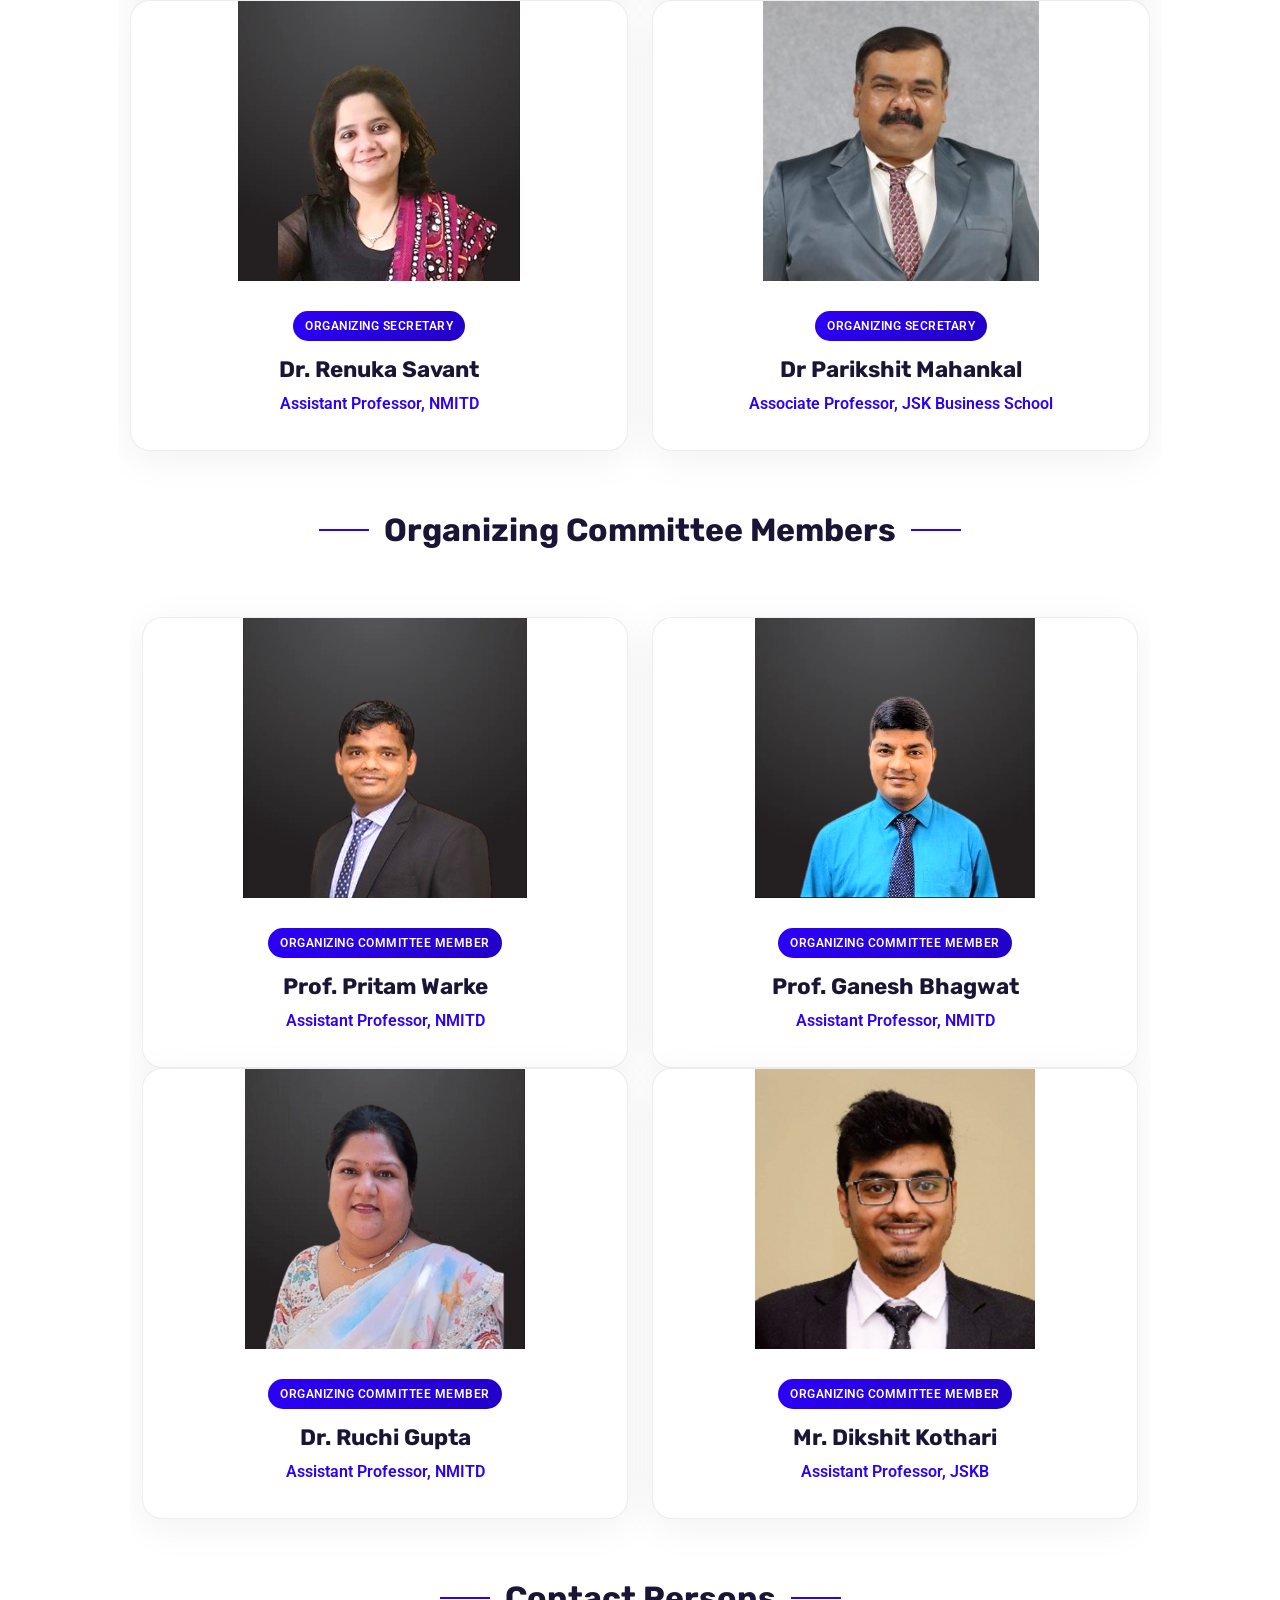
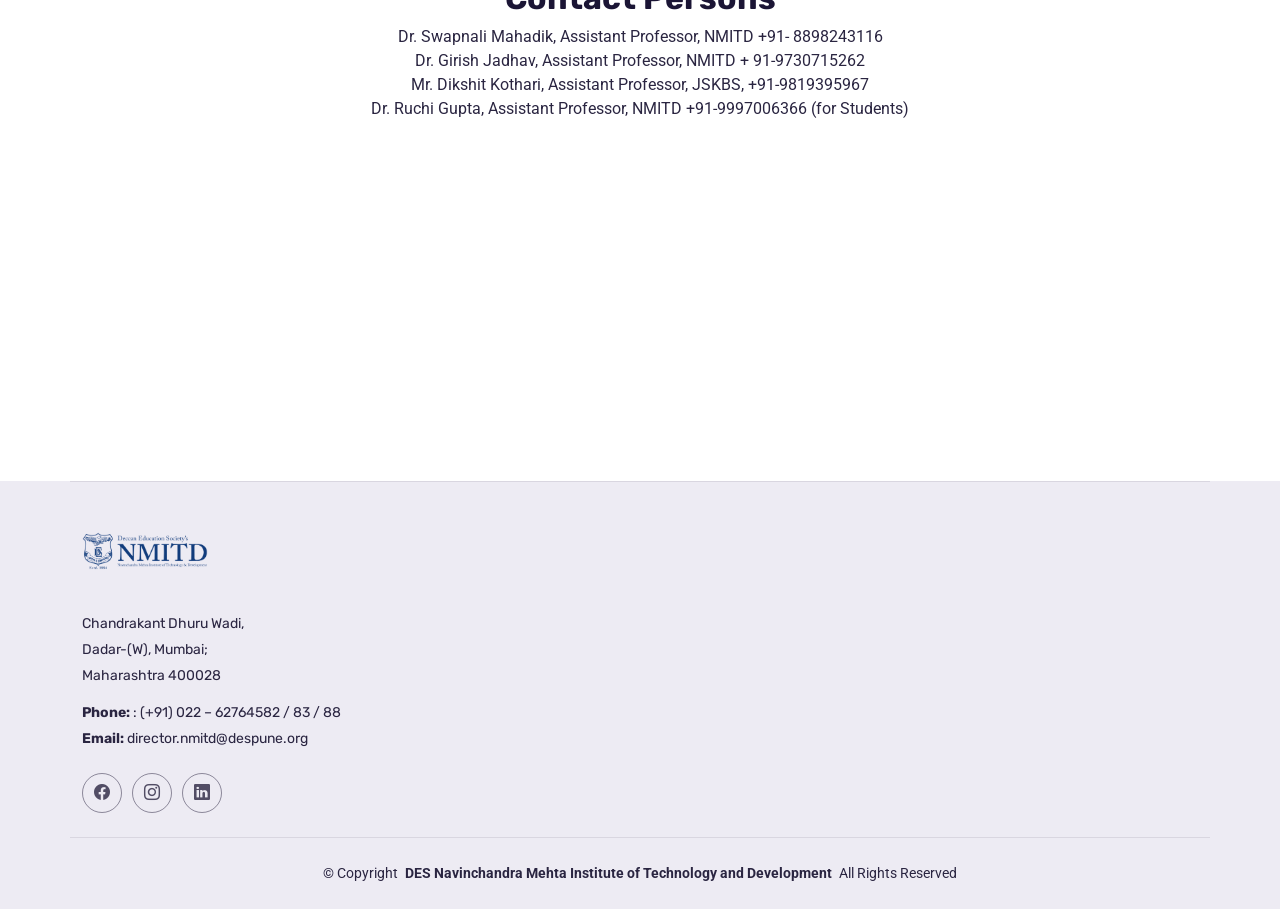
==== commit caba39fc: "Update index.html" ====
--- a/index.html
+++ b/index.html
@@ -67,7 +67,7 @@
         <div class="row align-items-center">
           <div class="col-lg-6" data-aos="fade-right" data-aos-delay="200">
             <h1 class="hero-title">INCMAT 2026</h1>
-            <p class="hero-subtitle">New Horizons: Integrating AI, Business,<br>& Sustainable Futures</p>
+            <p class="hero-subtitle">New Horizons: Integrating AI, Business,<br>& Sustainable Future</p>
             <p class="hero-description">Join global leaders, researchers, and innovators for the 10th-anniversary milestone of DES's NMITD's flagship conference in collaboration with <br>JSK Business School and University of Mumbai. Now an international platform, INCMAT 2026 offers a hybrid forum for groundbreaking discussions on AI integration, management excellence, and sustainable development that will redefine the global business landscape.</p>
 
             <div class="event-details mb-4">
@@ -135,7 +135,7 @@
             <div class="content">
               <h2 data-aos="fade-up" data-aos-delay="200">A Legacy of Excellence, <br>A Future of Global Innovation</h2>
               <p data-aos="fade-up" data-aos-delay="300">After a decade of successfully organizing the National Conference (NCMAT), Deccan Education Society’s NMITD, in collaboration with Smt. Jayshree Sharadchandra Kothari Business School and the University of Mumbai, is proud to mark a significant milestone in 2026. Celebrating 10 years of academic excellence and research innovation, our flagship conference now expands its footprint to the global stage as INCMAT 2026. Backed by the 140-year legacy of the Deccan Education Society, we continue our tradition of excellence by fostering international research collaborations and promoting interdisciplinary engagement.</p>
-              <p data-aos="fade-up" data-aos-delay="400">Our 2026 theme, “New Horizons: Integrating AI, Business, and Sustainable Futures,” addresses the evolving global landscape shaped by rapid technological advancement and the urgent need for sustainable development. INCMAT 2026 aims to convene scholars, industry experts, and policymakers from across the world to explore emerging trends in AI-enabled business models and resilient organizational growth. We invite you to join this global dialogue as we foster innovative solutions that contribute to long-term sustainability and global progress.</p>
+              <p data-aos="fade-up" data-aos-delay="400">Our 2026 theme, “New Horizons: Integrating AI, Business, and Sustainable Future,” addresses the evolving global landscape shaped by rapid technological advancement and the urgent need for sustainable development. INCMAT 2026 aims to convene scholars, industry experts, and policymakers from across the world to explore emerging trends in AI-enabled business models and resilient organizational growth. We invite you to join this global dialogue as we foster innovative solutions that contribute to long-term sustainability and global progress.</p>
               <P><i>“The future belongs not to those who innovate alone, but to those who innovate responsibly and sustainably.”</i></P>
             </div>
           </div>
@@ -166,7 +166,7 @@
 <div id="theme" class="content-section"> 
             <div class="alert-box">
             <h2>Theme:
-              <br>New Horizons: Integrating AI, Business, & Sustainable Futures</h2>
+              <br>New Horizons: Integrating AI, Business, & Sustainable Future</h2>
             </div><br>
            <div class="tos-header text-center" data-aos="fade-up">
           <h2></h2>
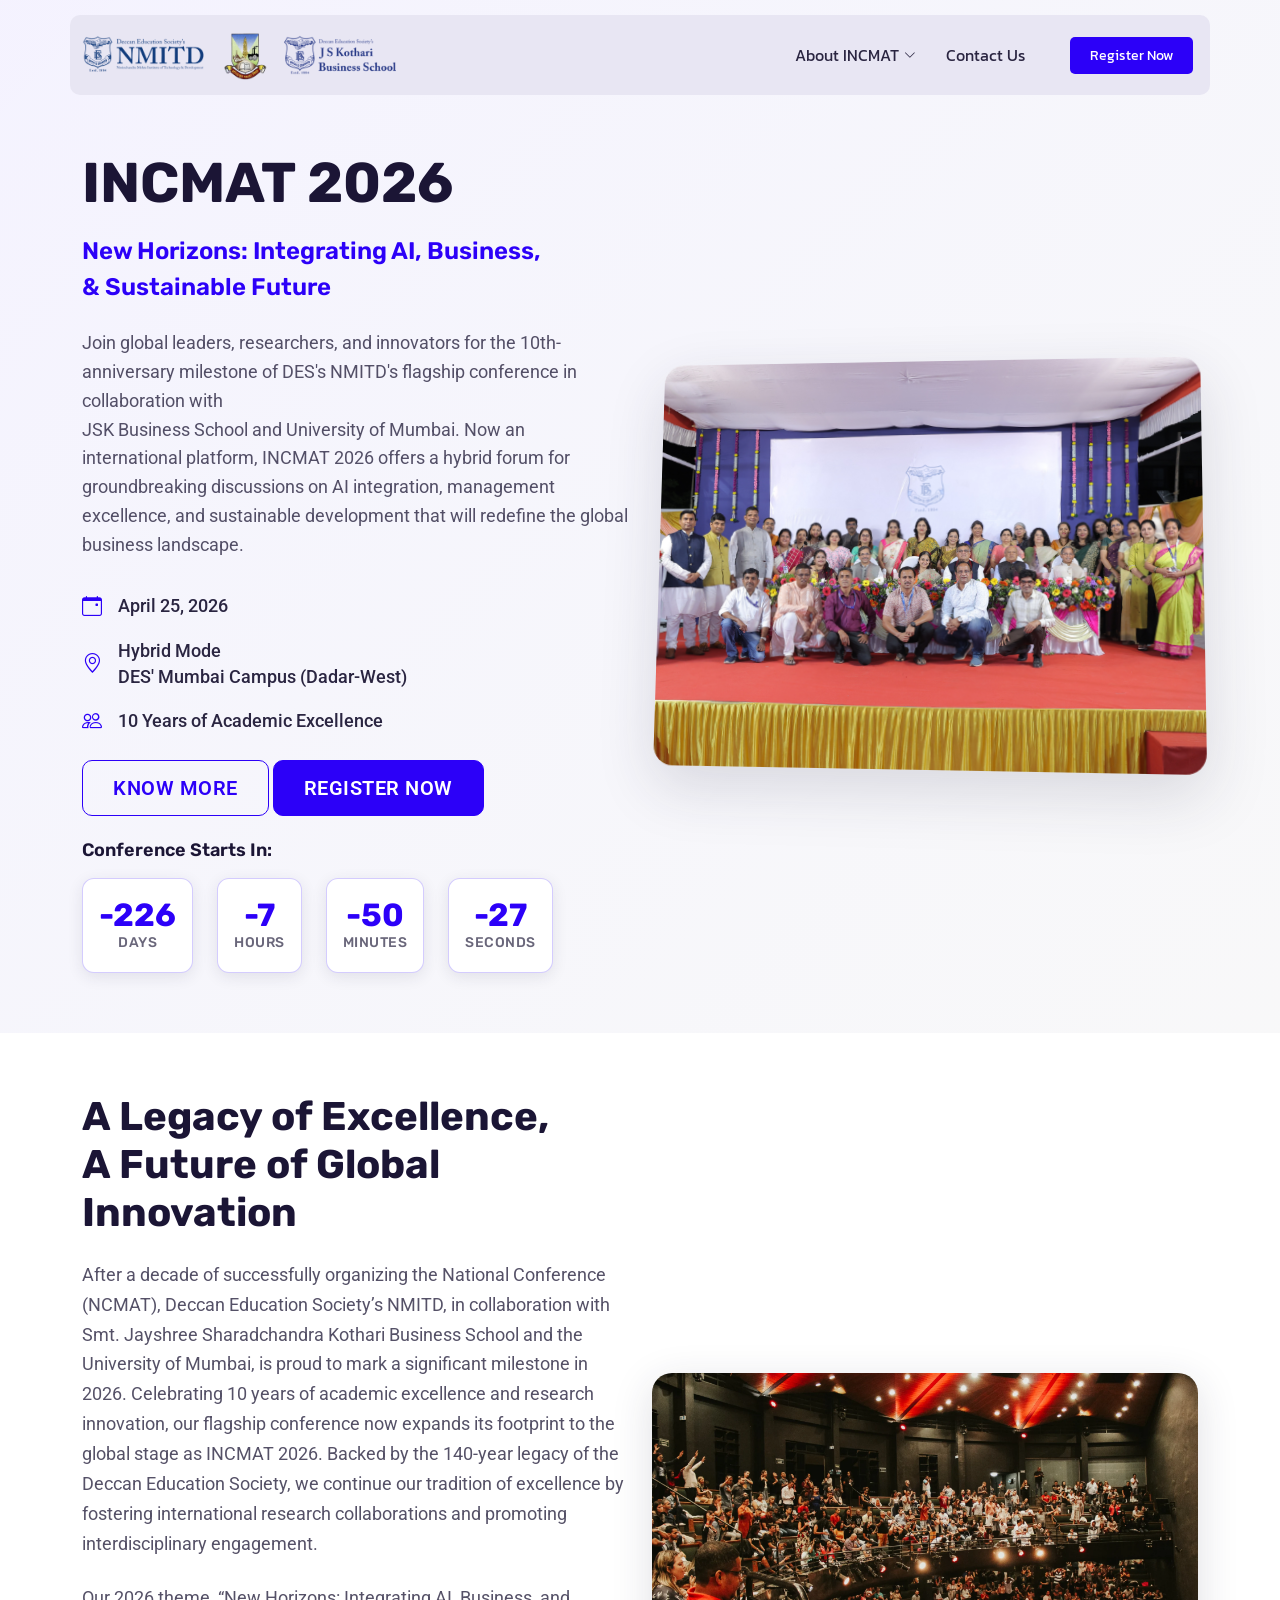
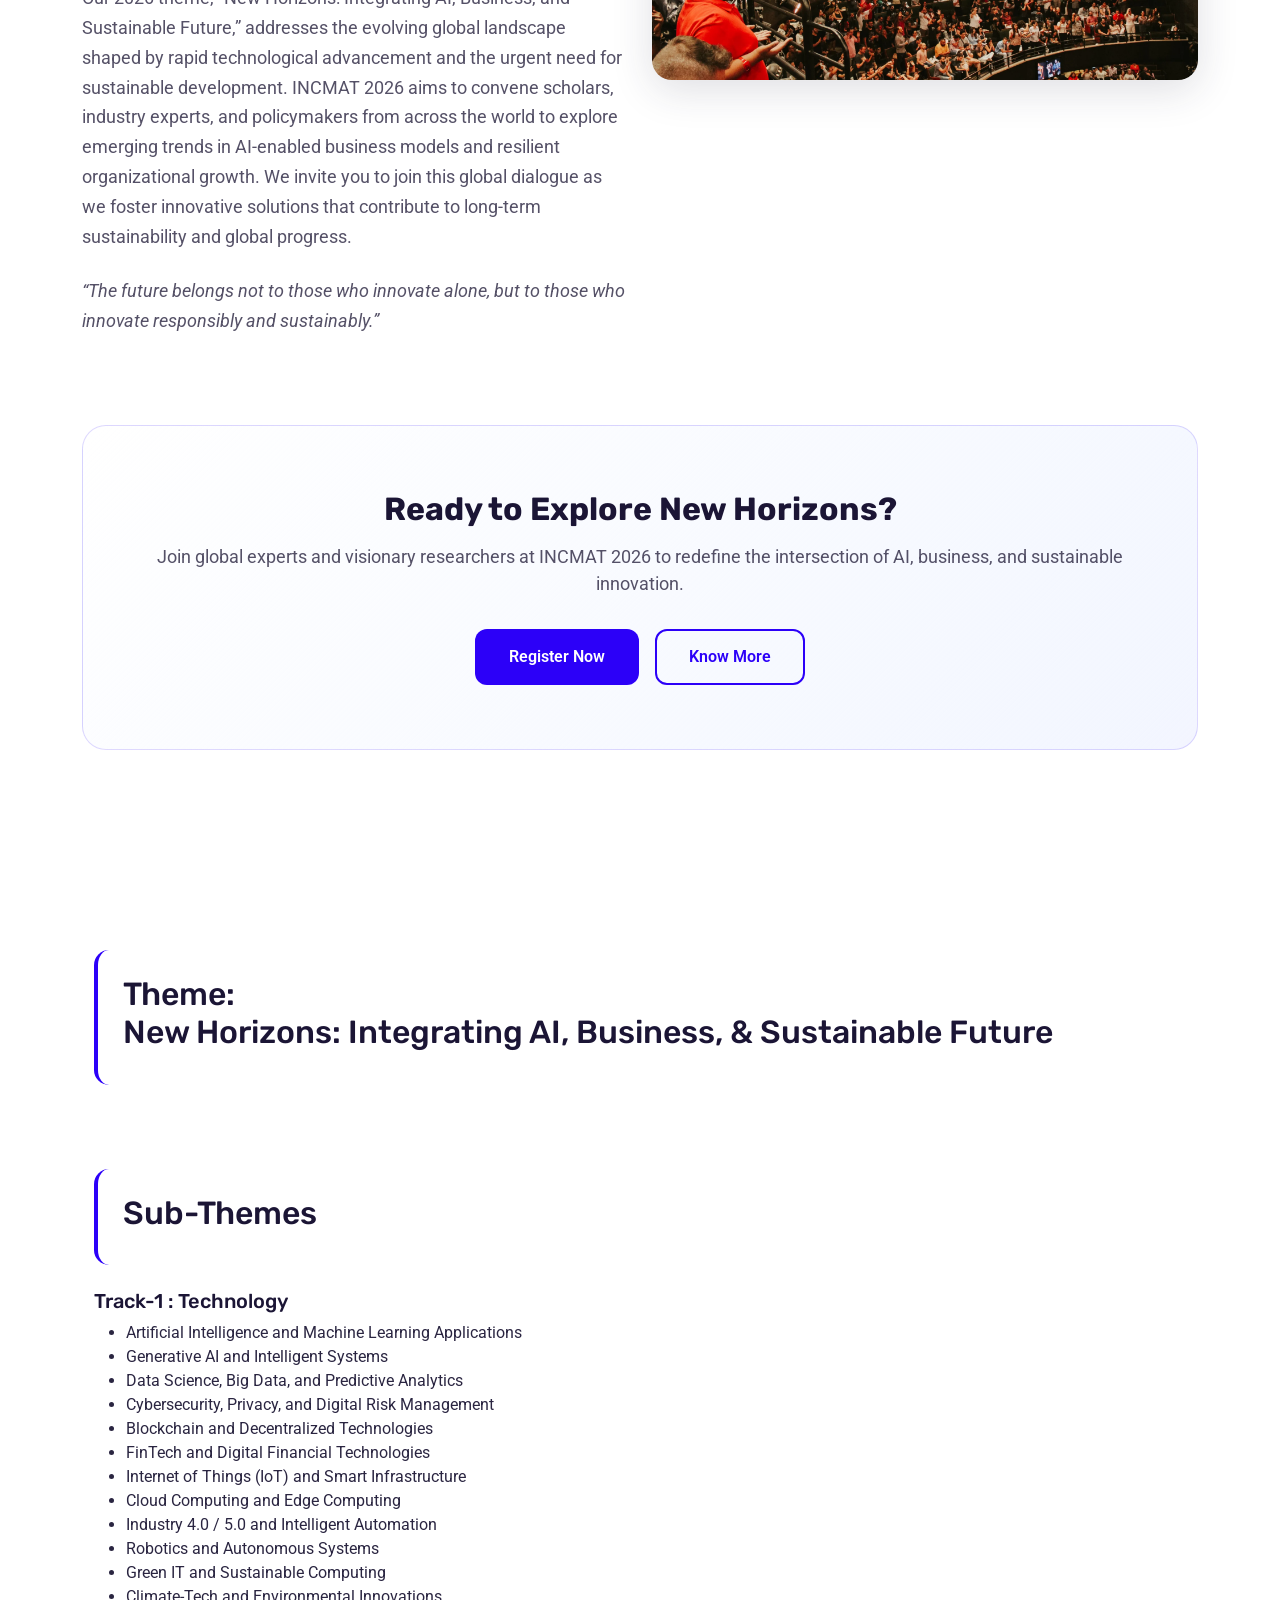
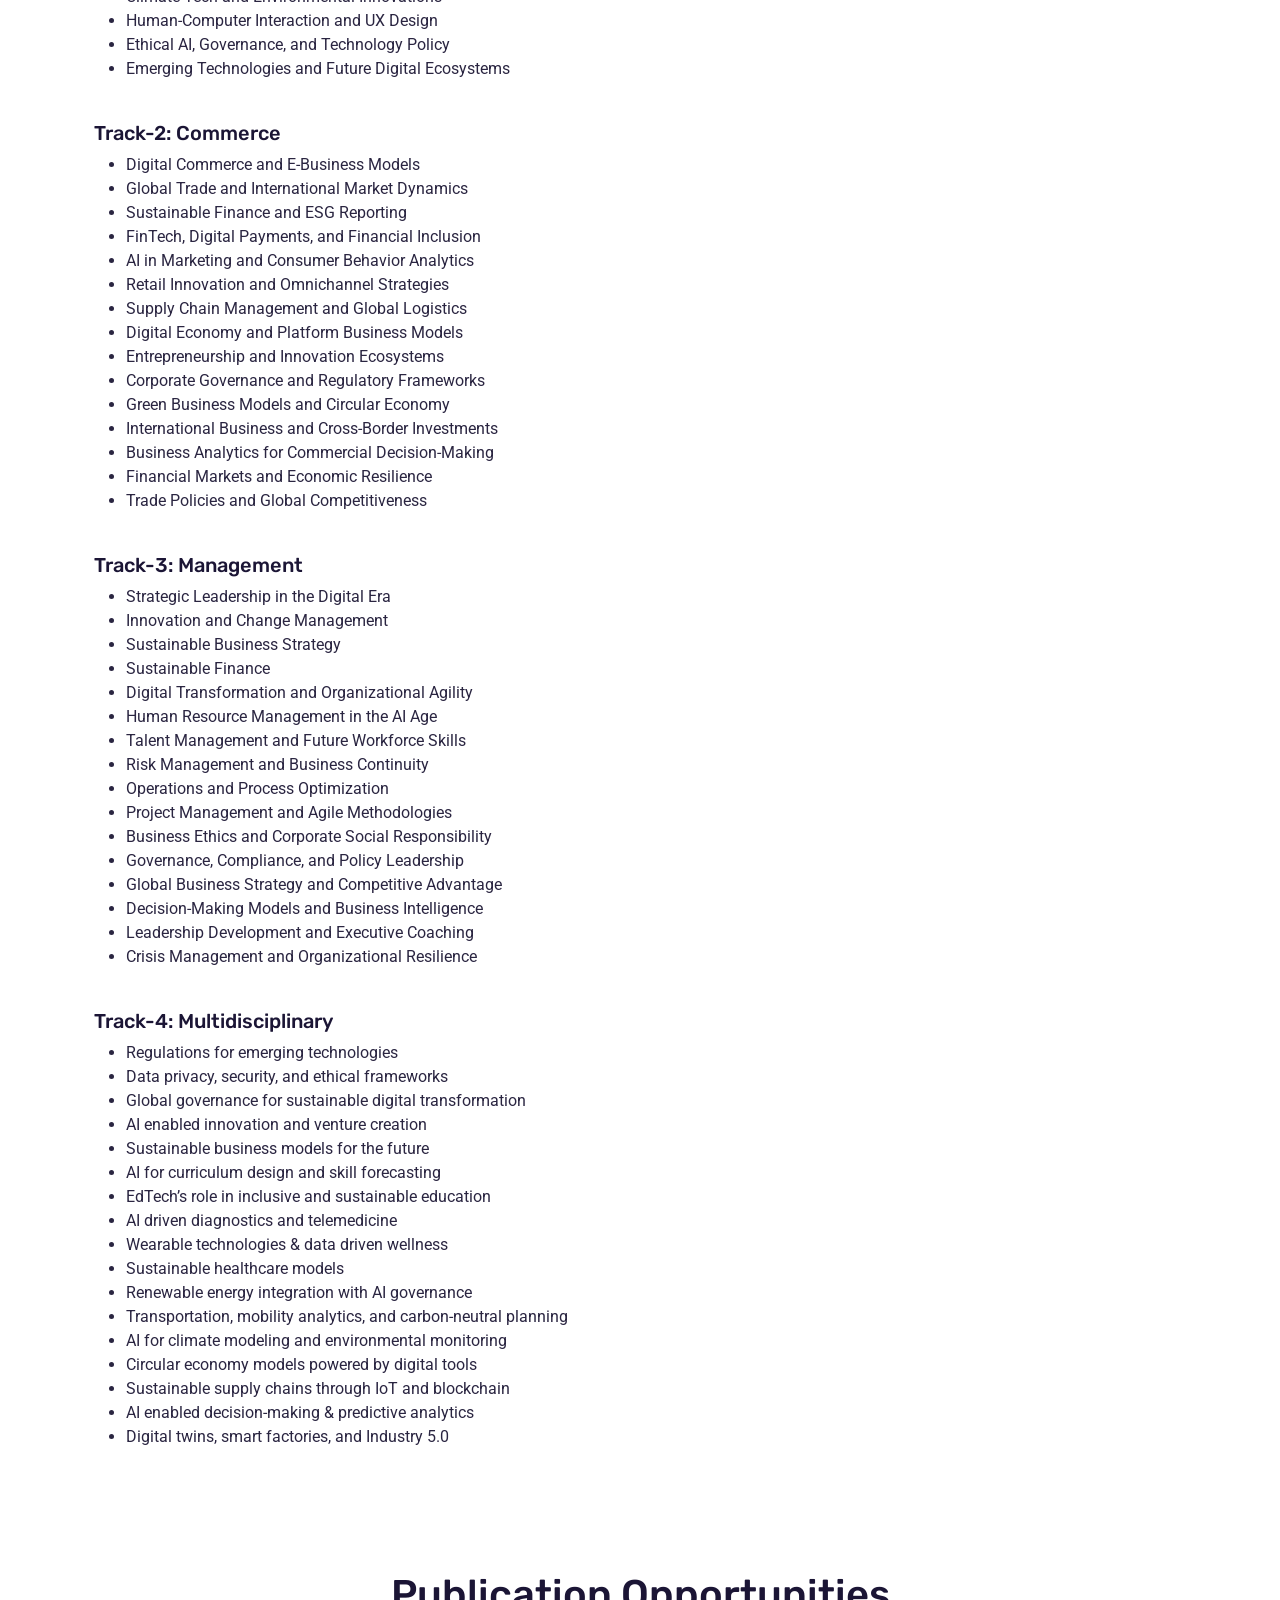
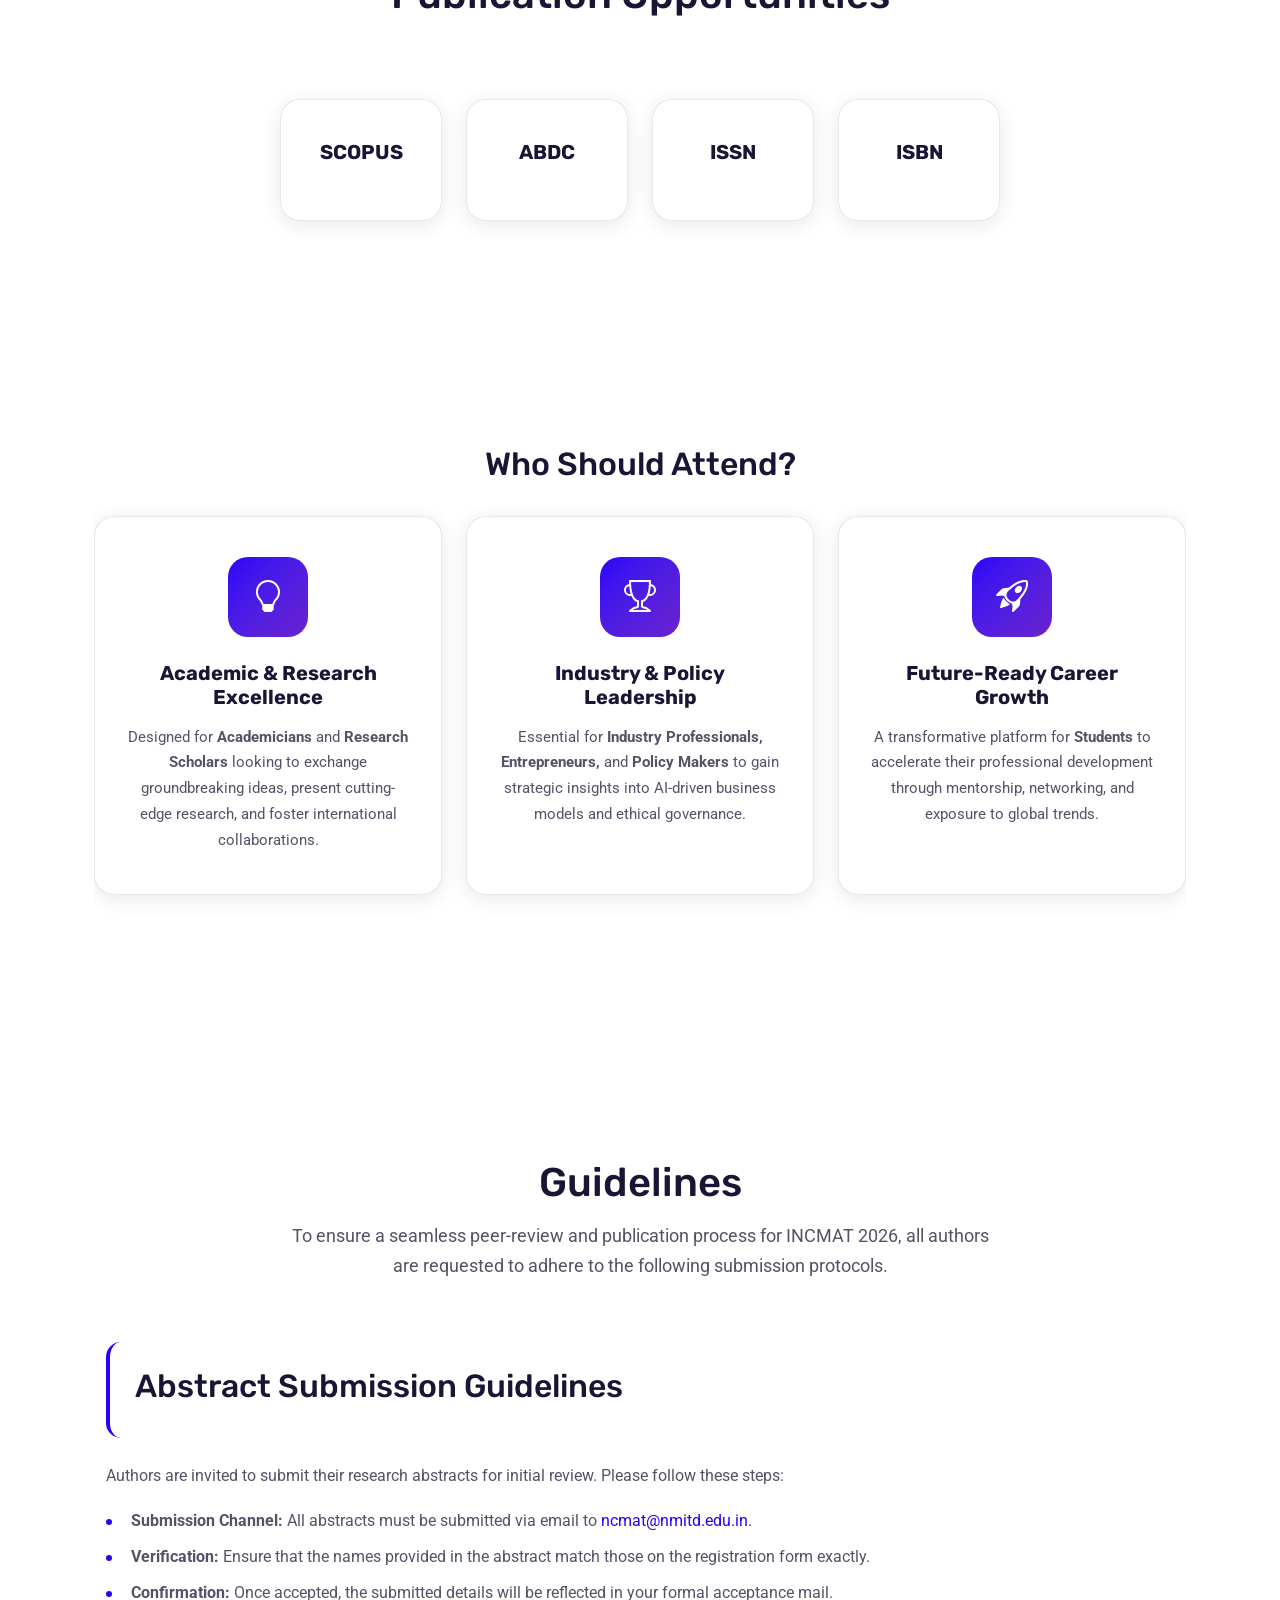
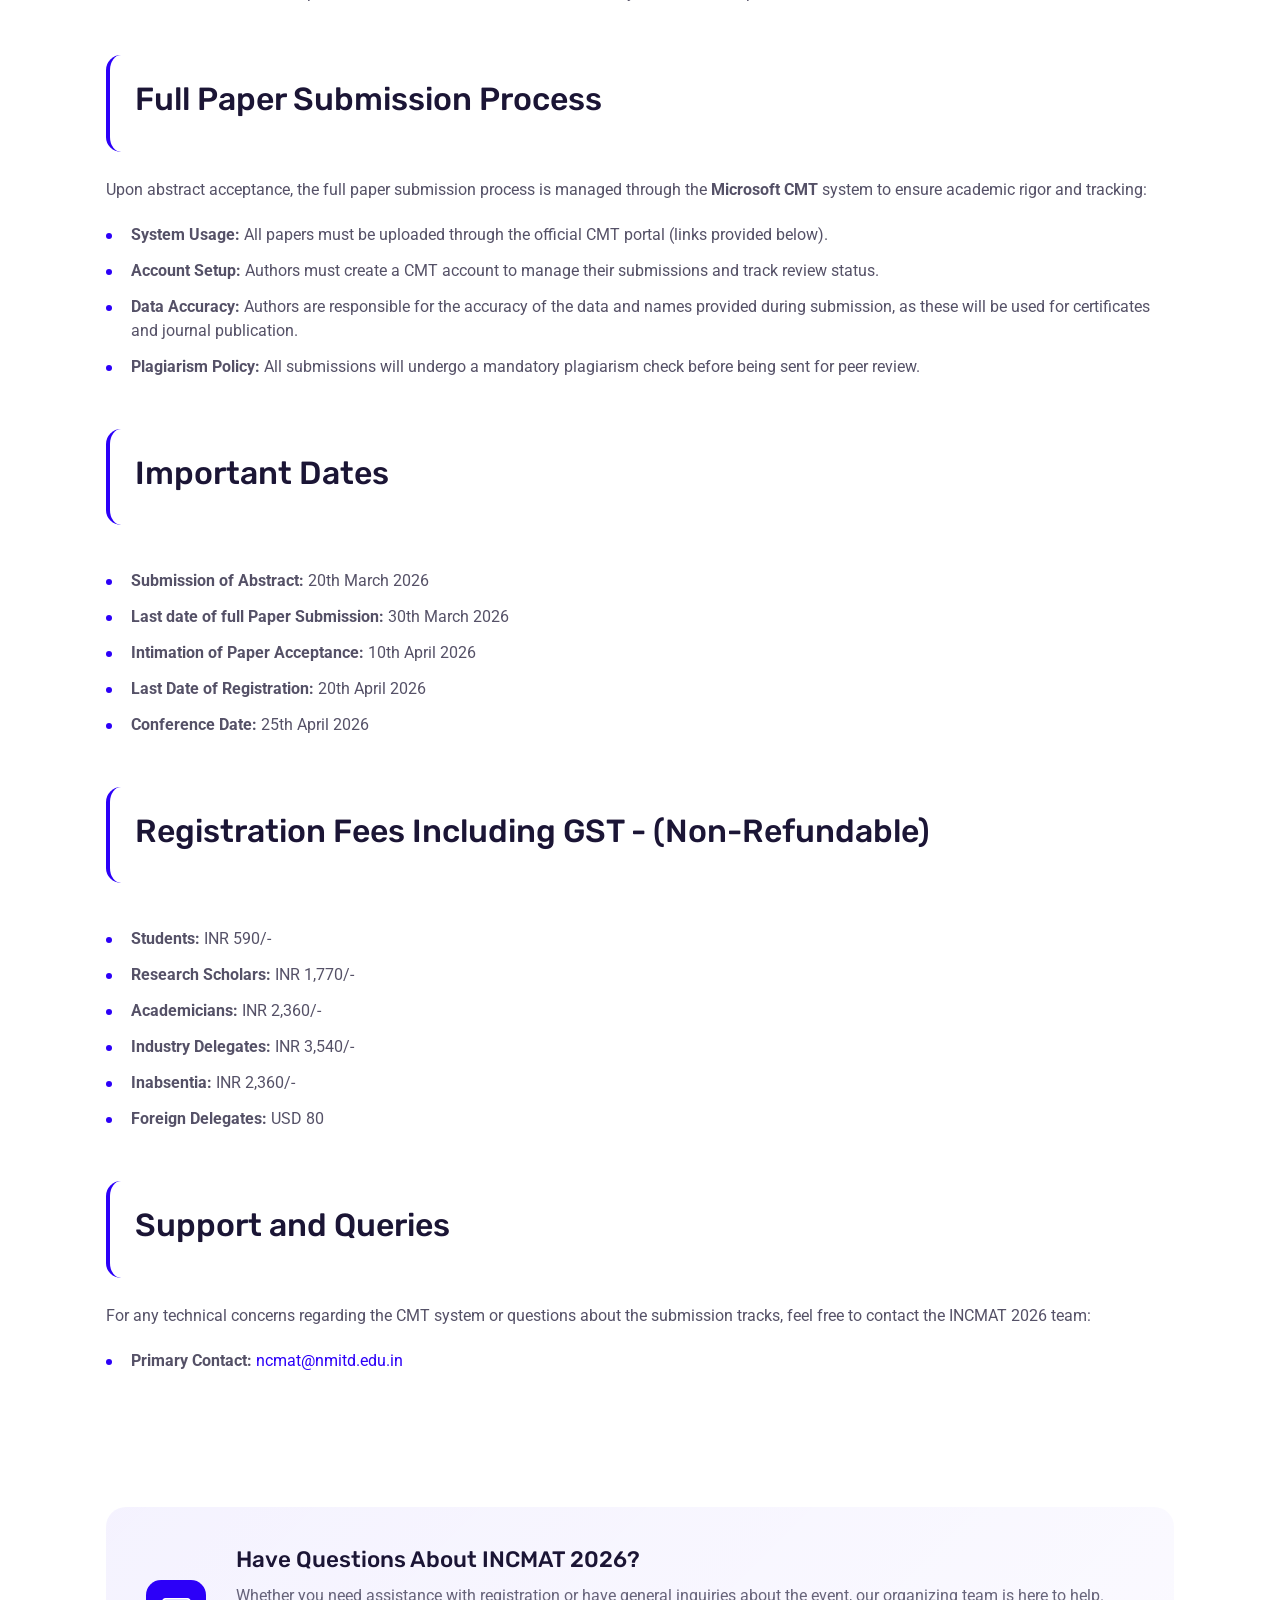
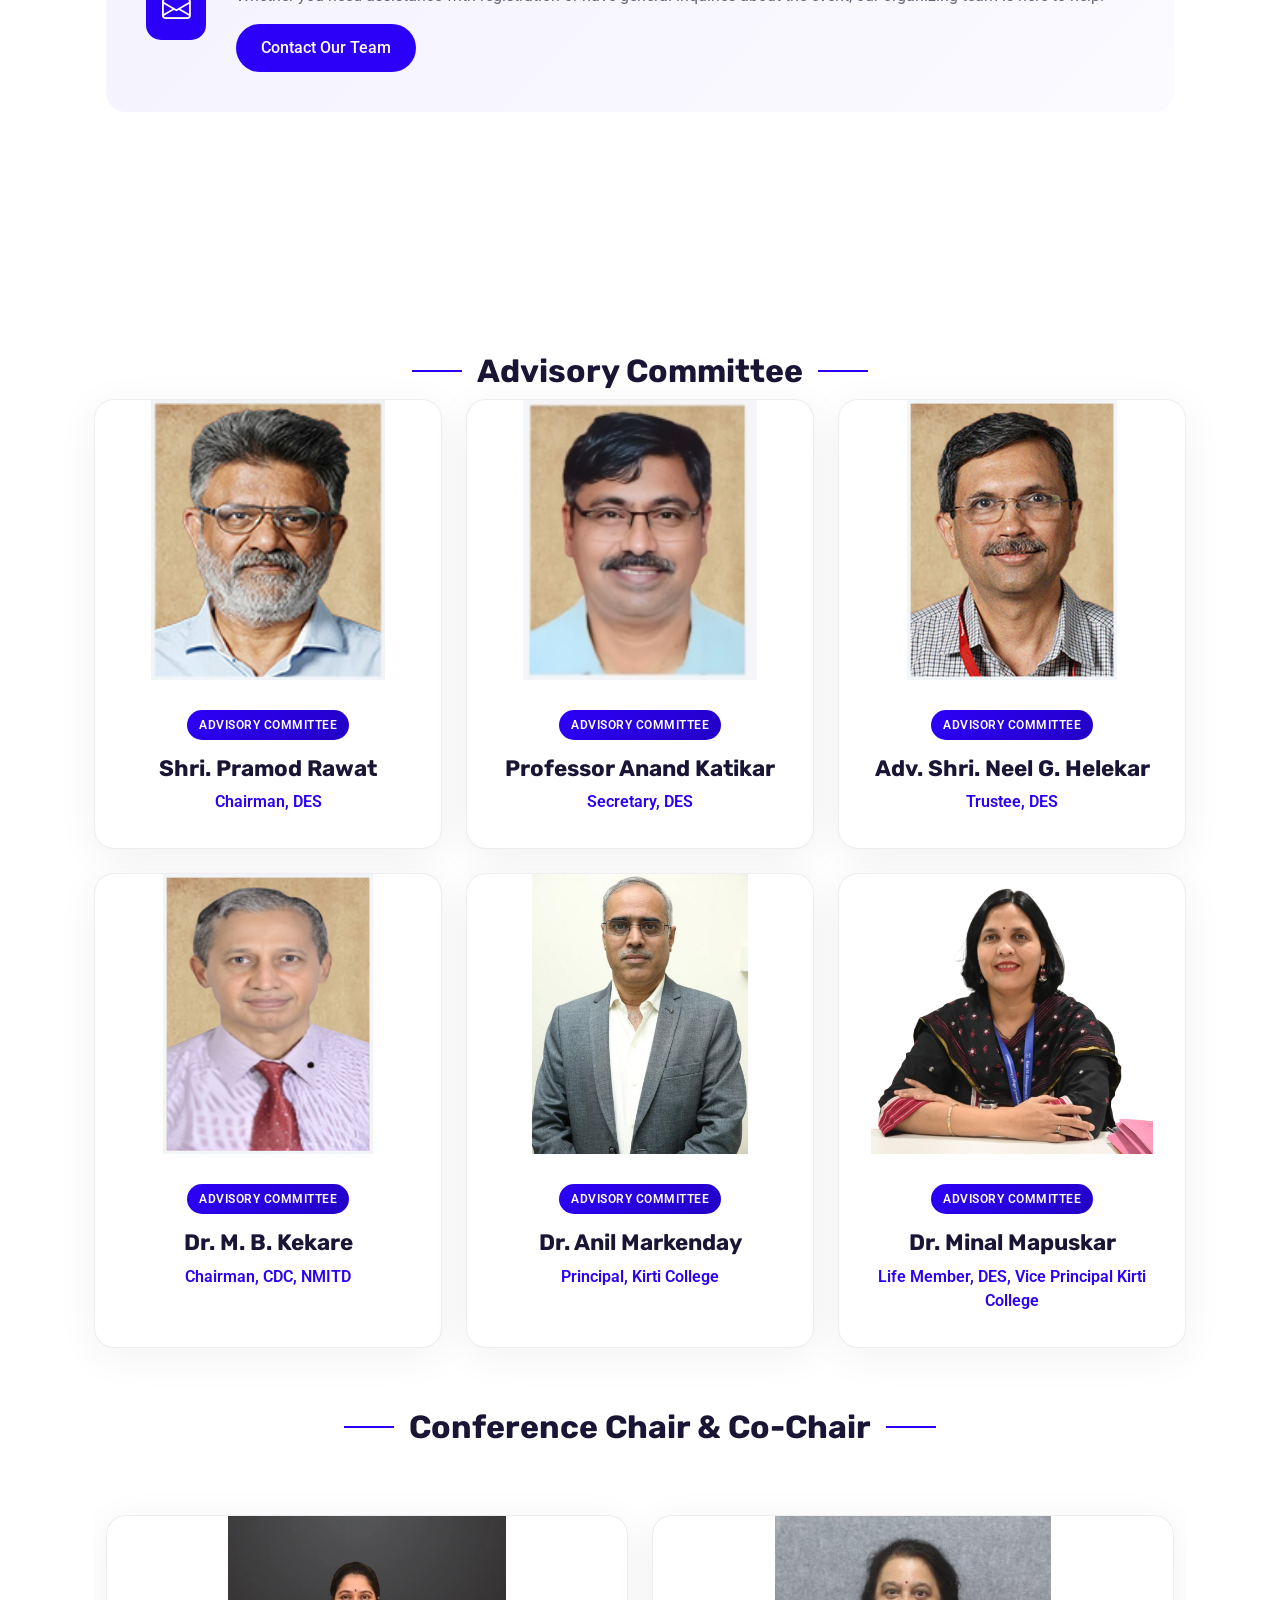
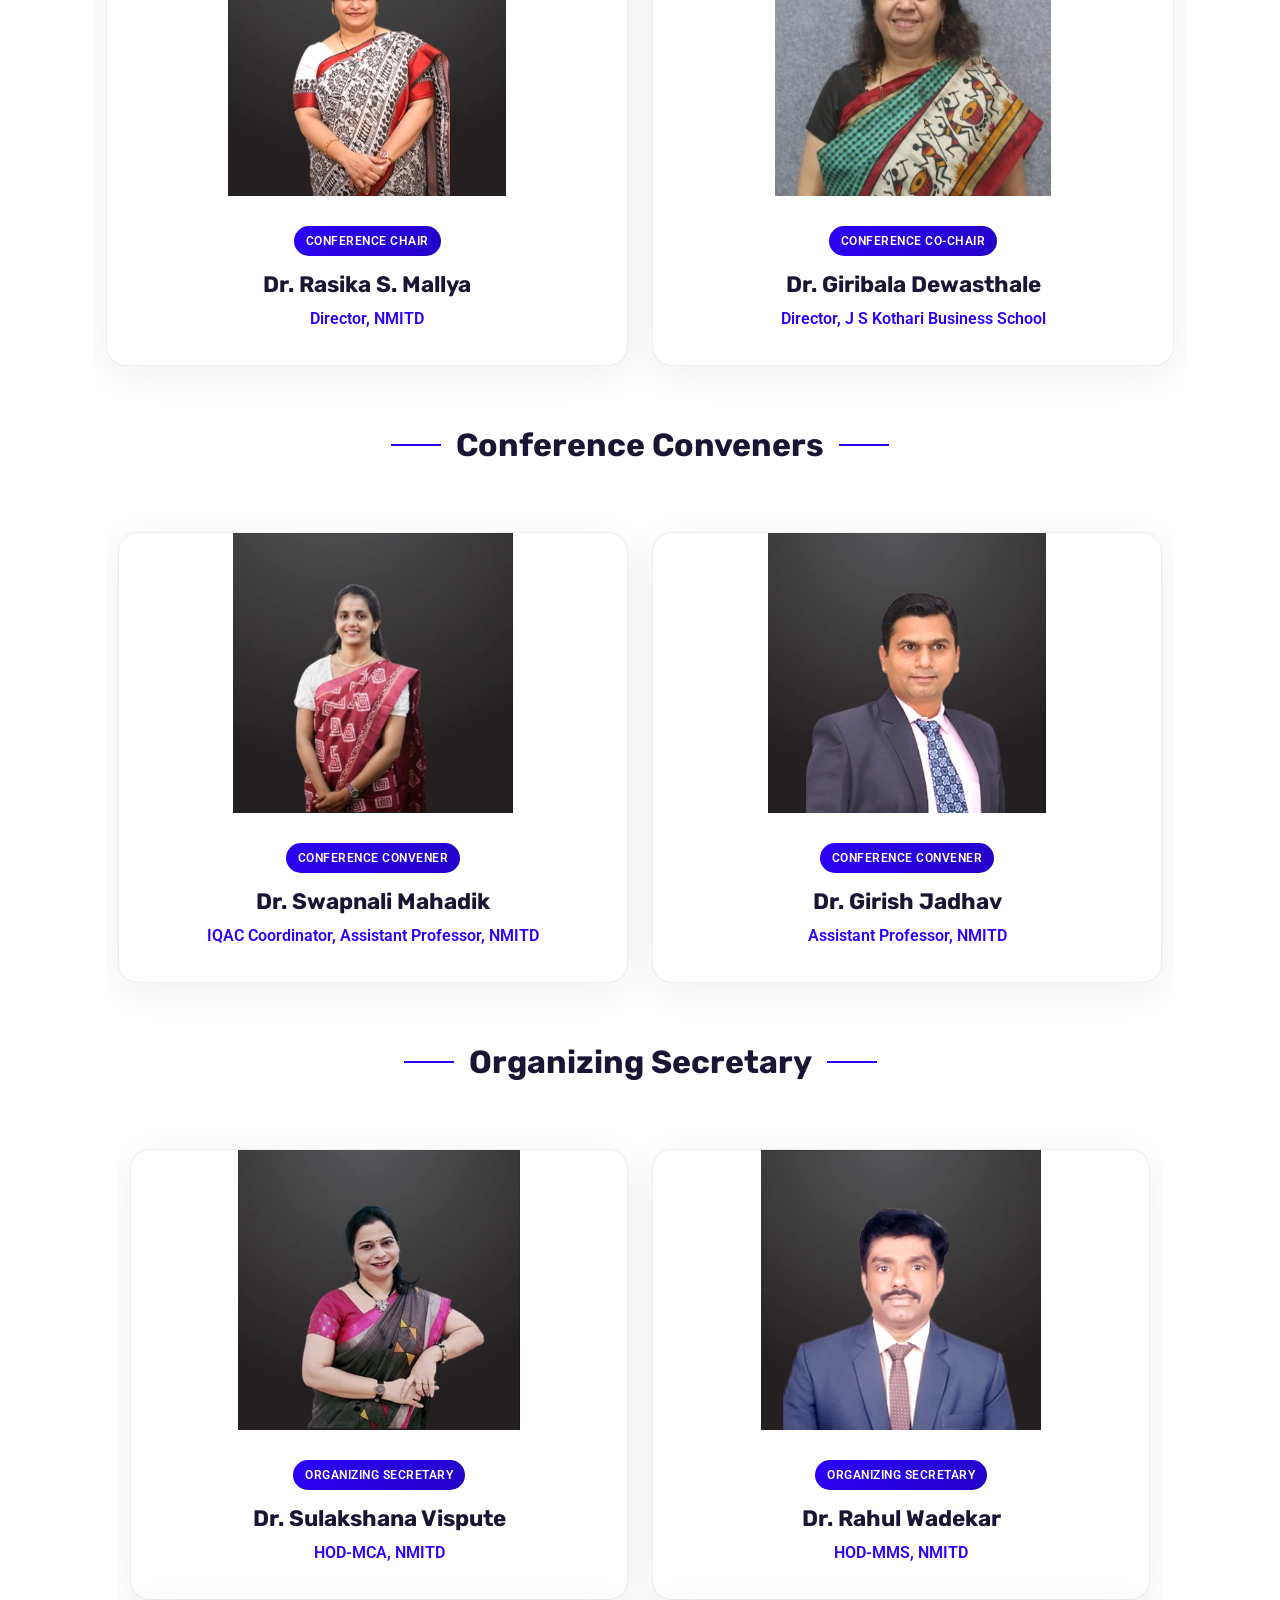
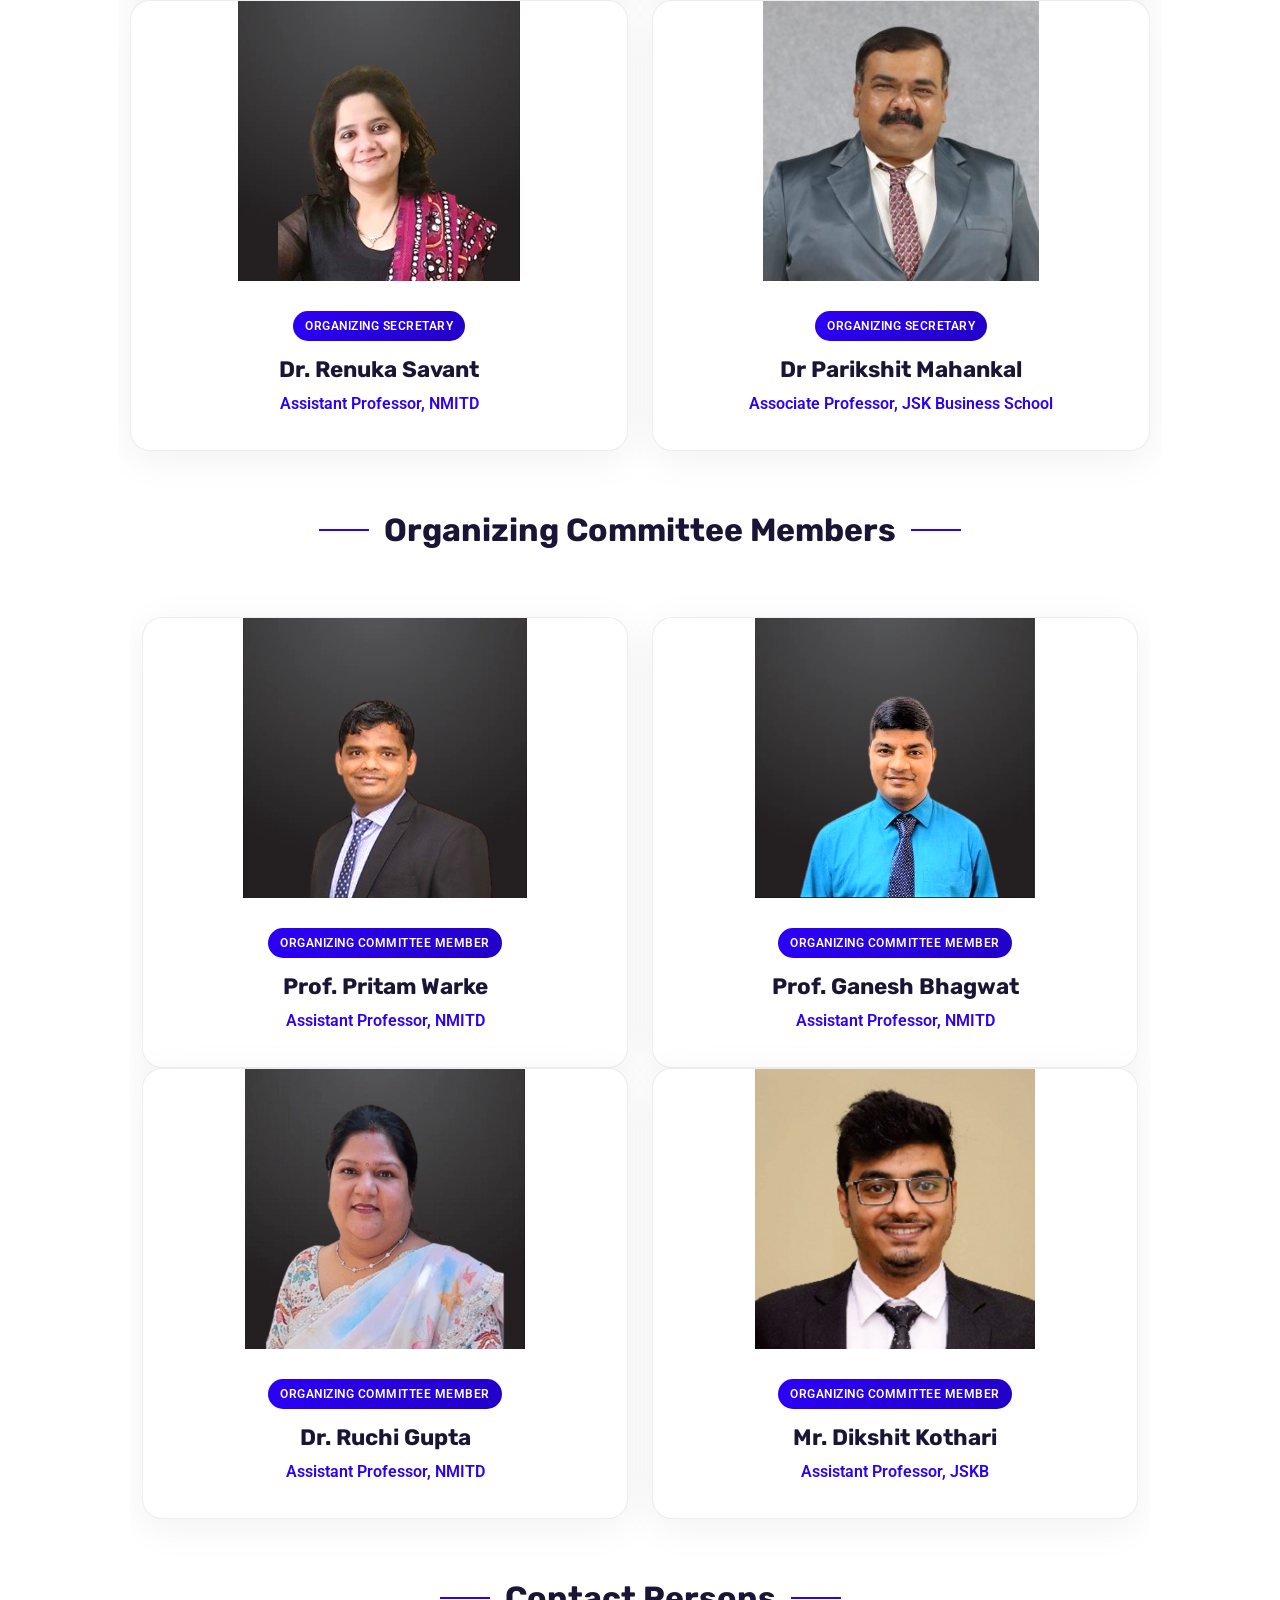
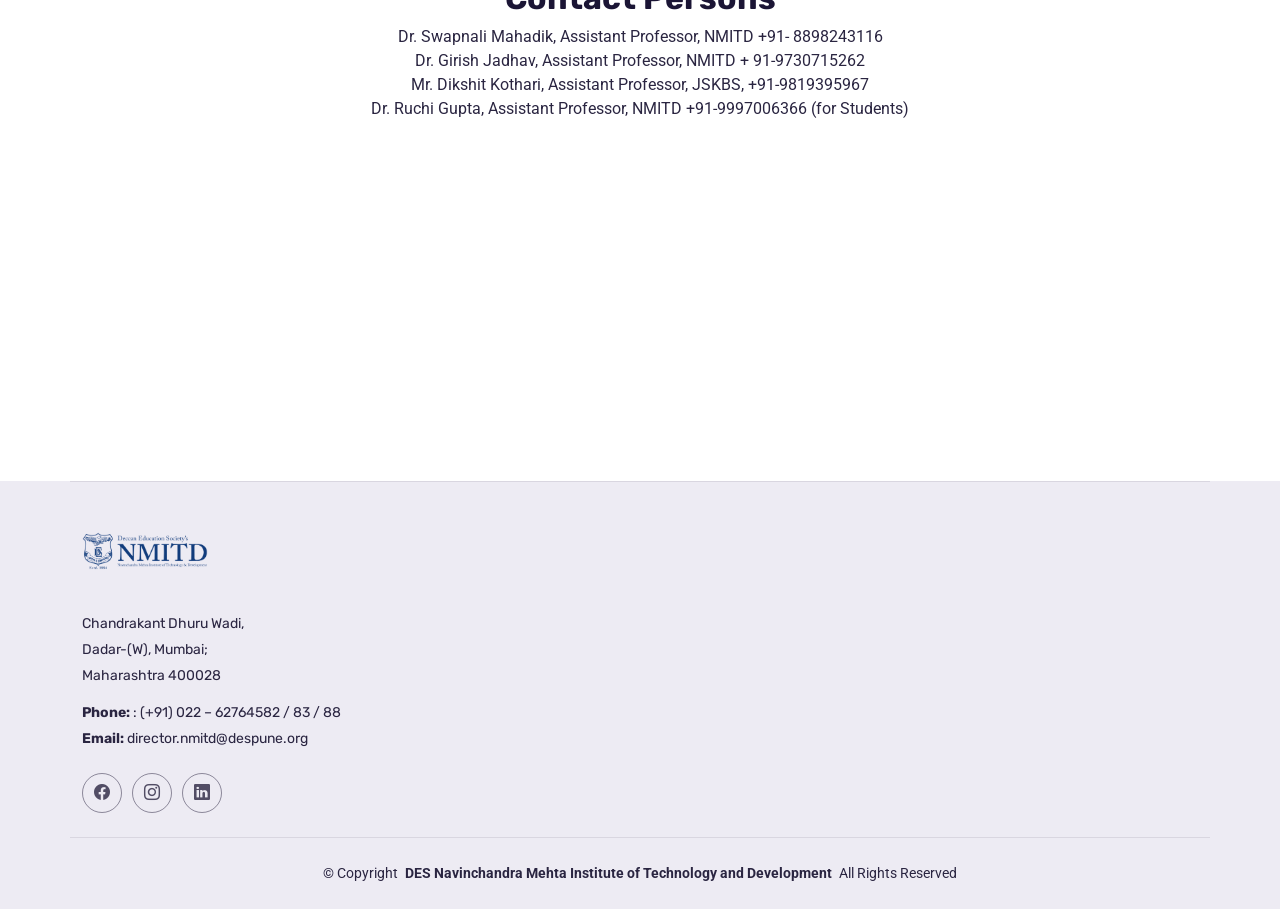
==== commit 0f56f2ea: "Update index.html" ====
--- a/index.html
+++ b/index.html
@@ -568,7 +568,7 @@
               <div class="speaker-content">
                 <div class="speaker-badge">Conference Co-Chair</div>
                 <h4>Dr. Giribala Dewasthale</h4>
-                <p class="speaker-title">I/Director, J S Kothari Business School</p>
+                <p class="speaker-title">Director, J S Kothari Business School</p>
                 <div class="speaker-session">
                 </div>
               </div>
